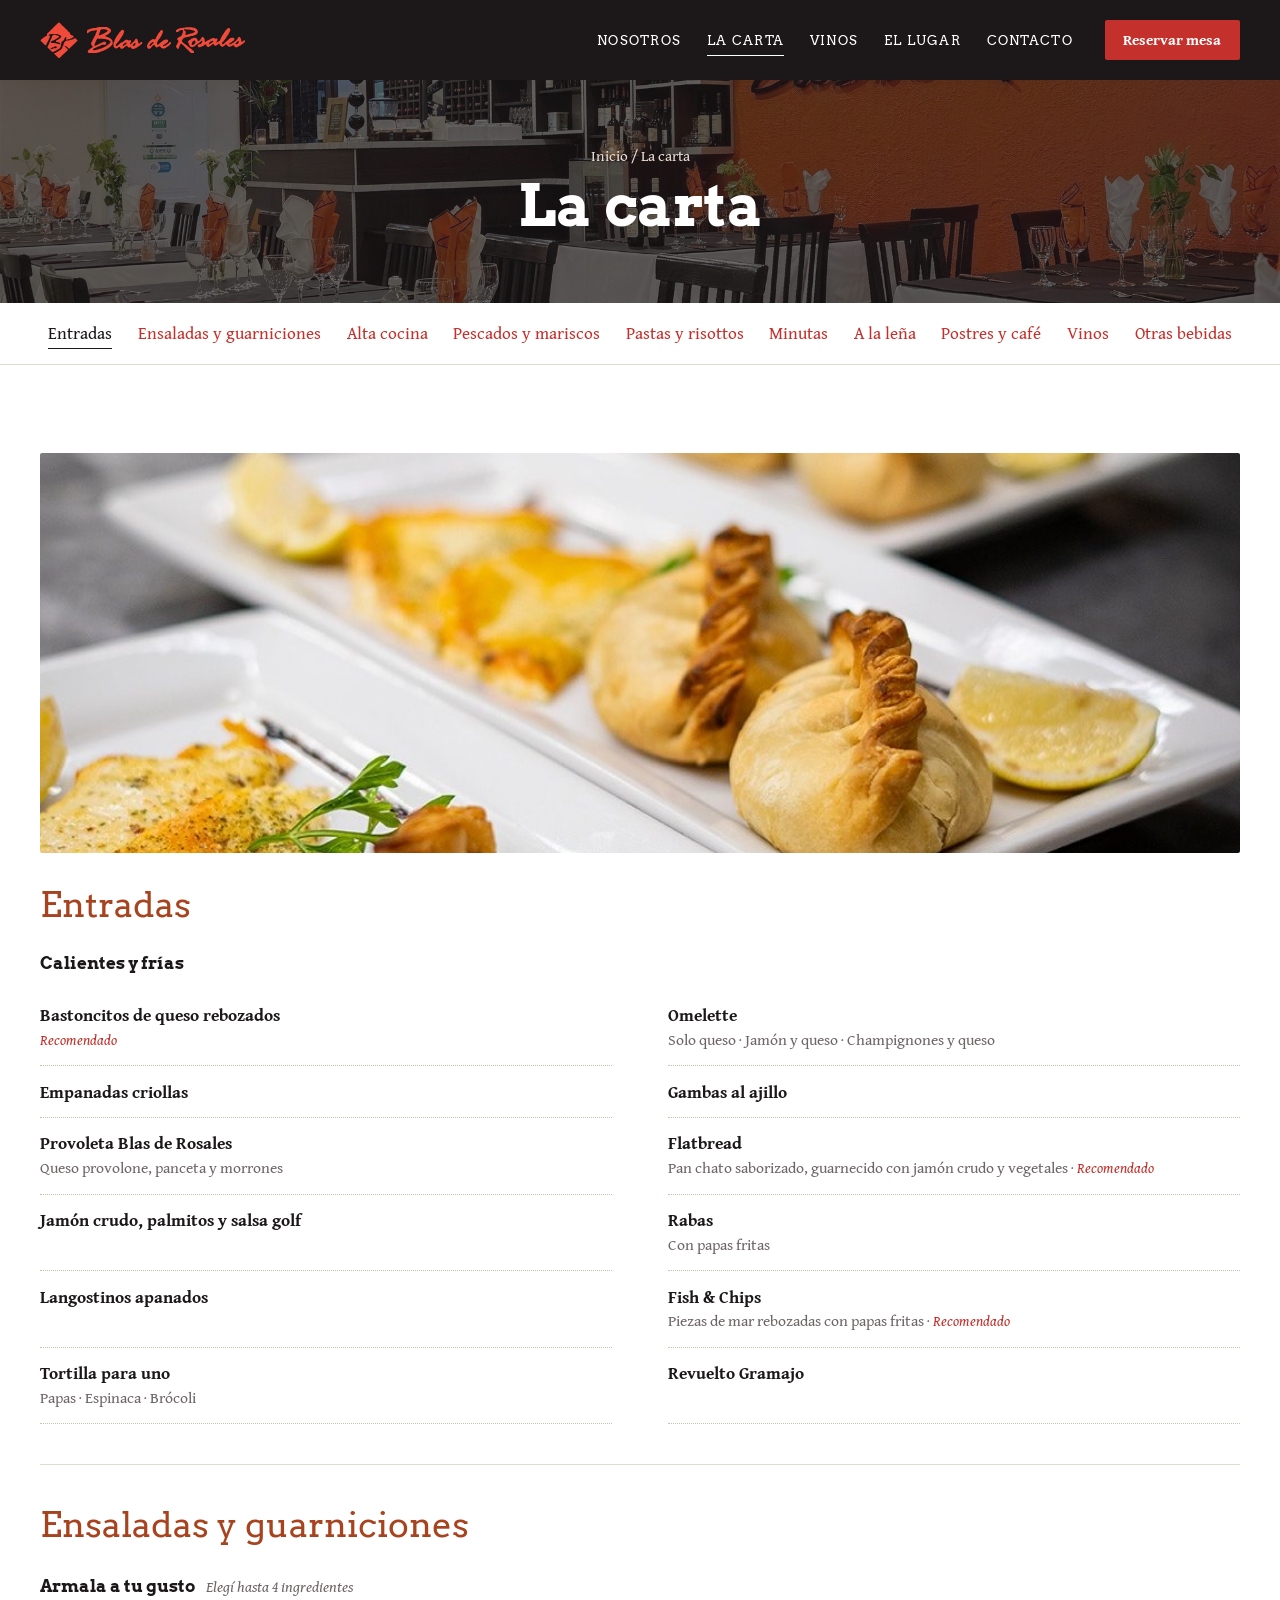
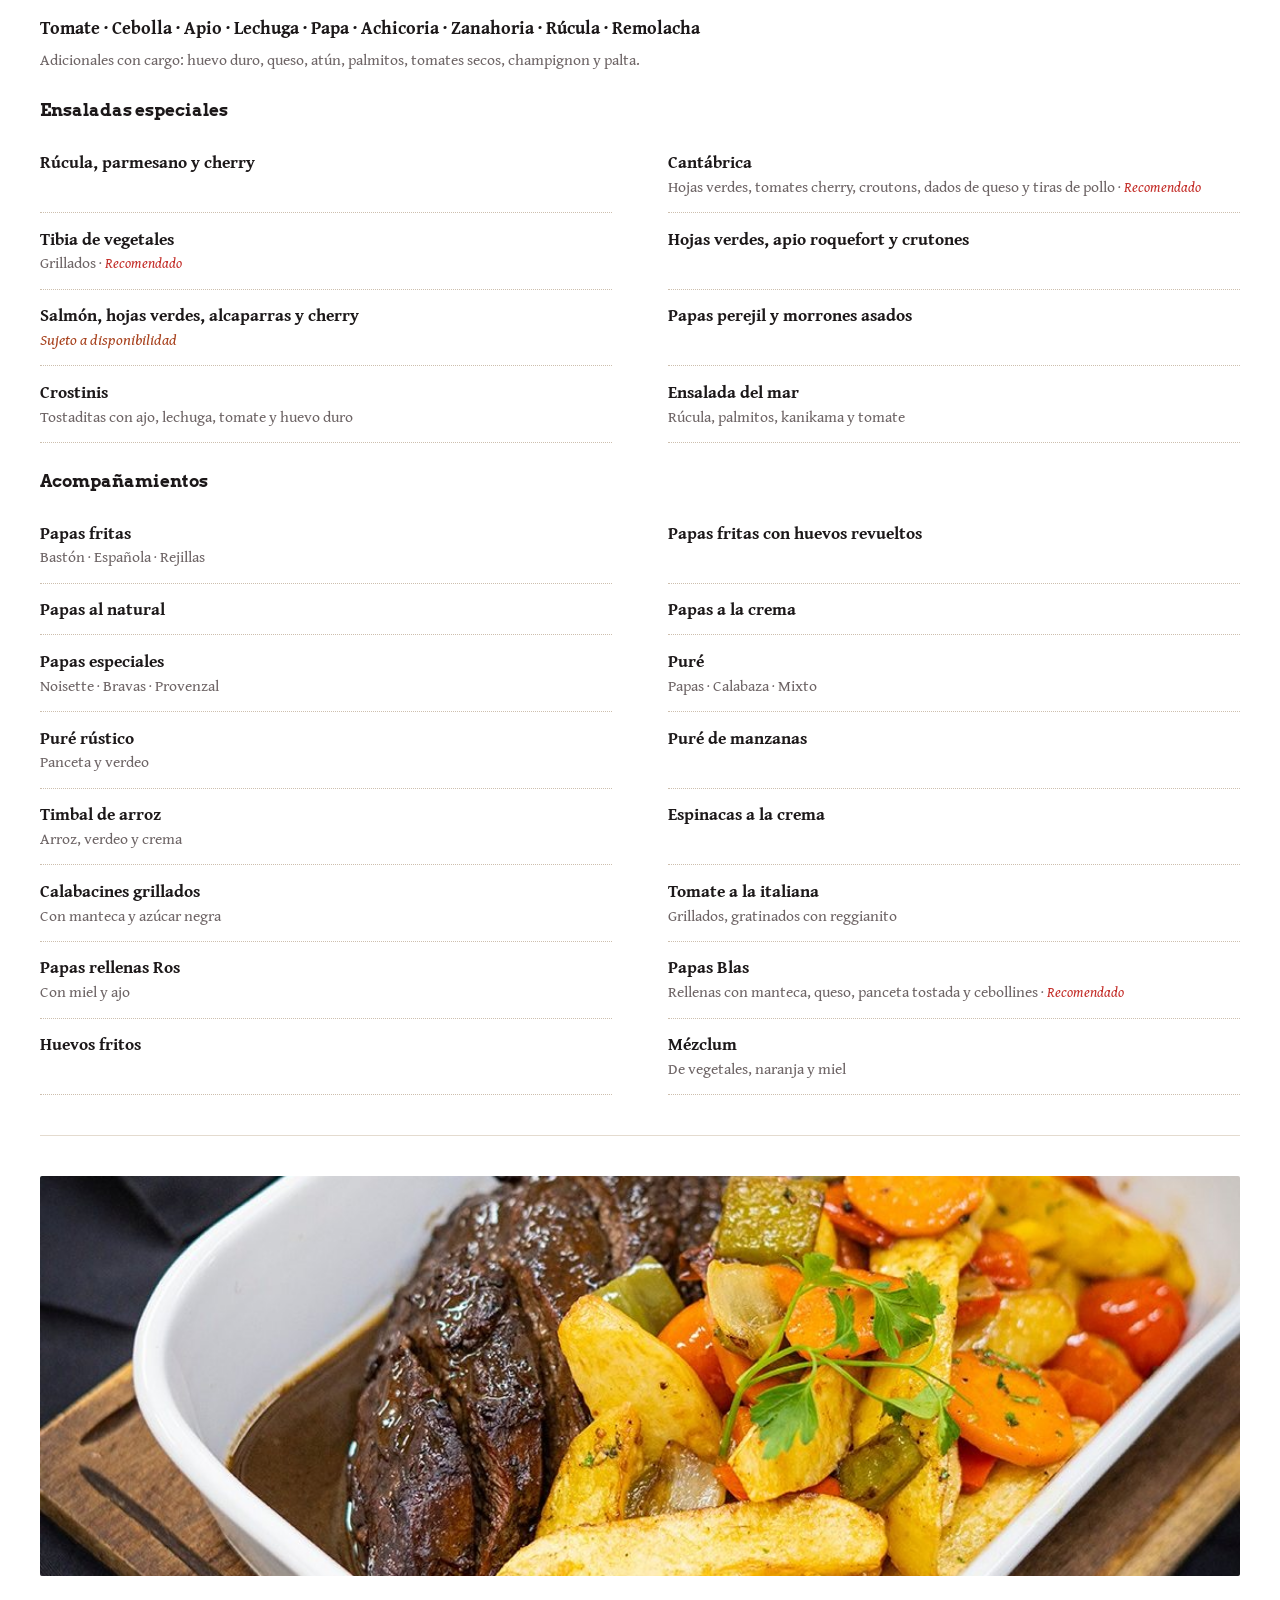
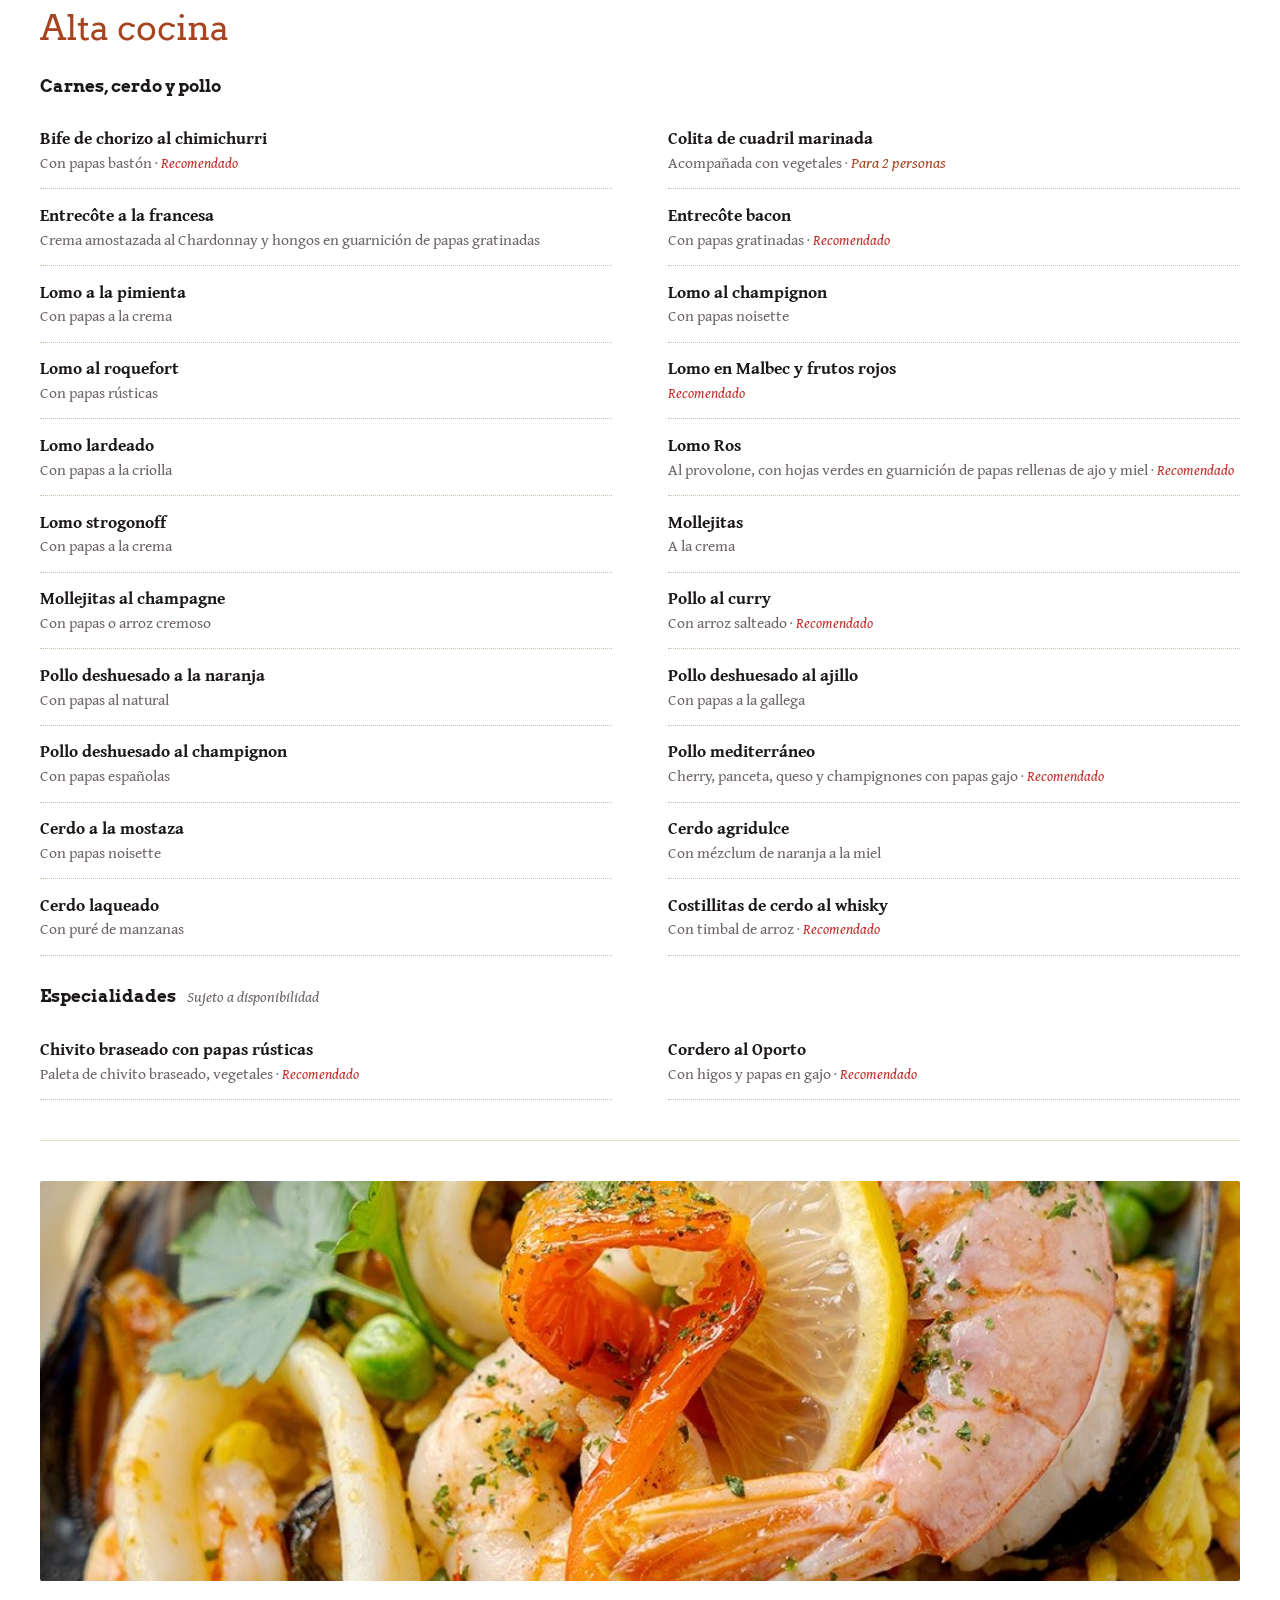
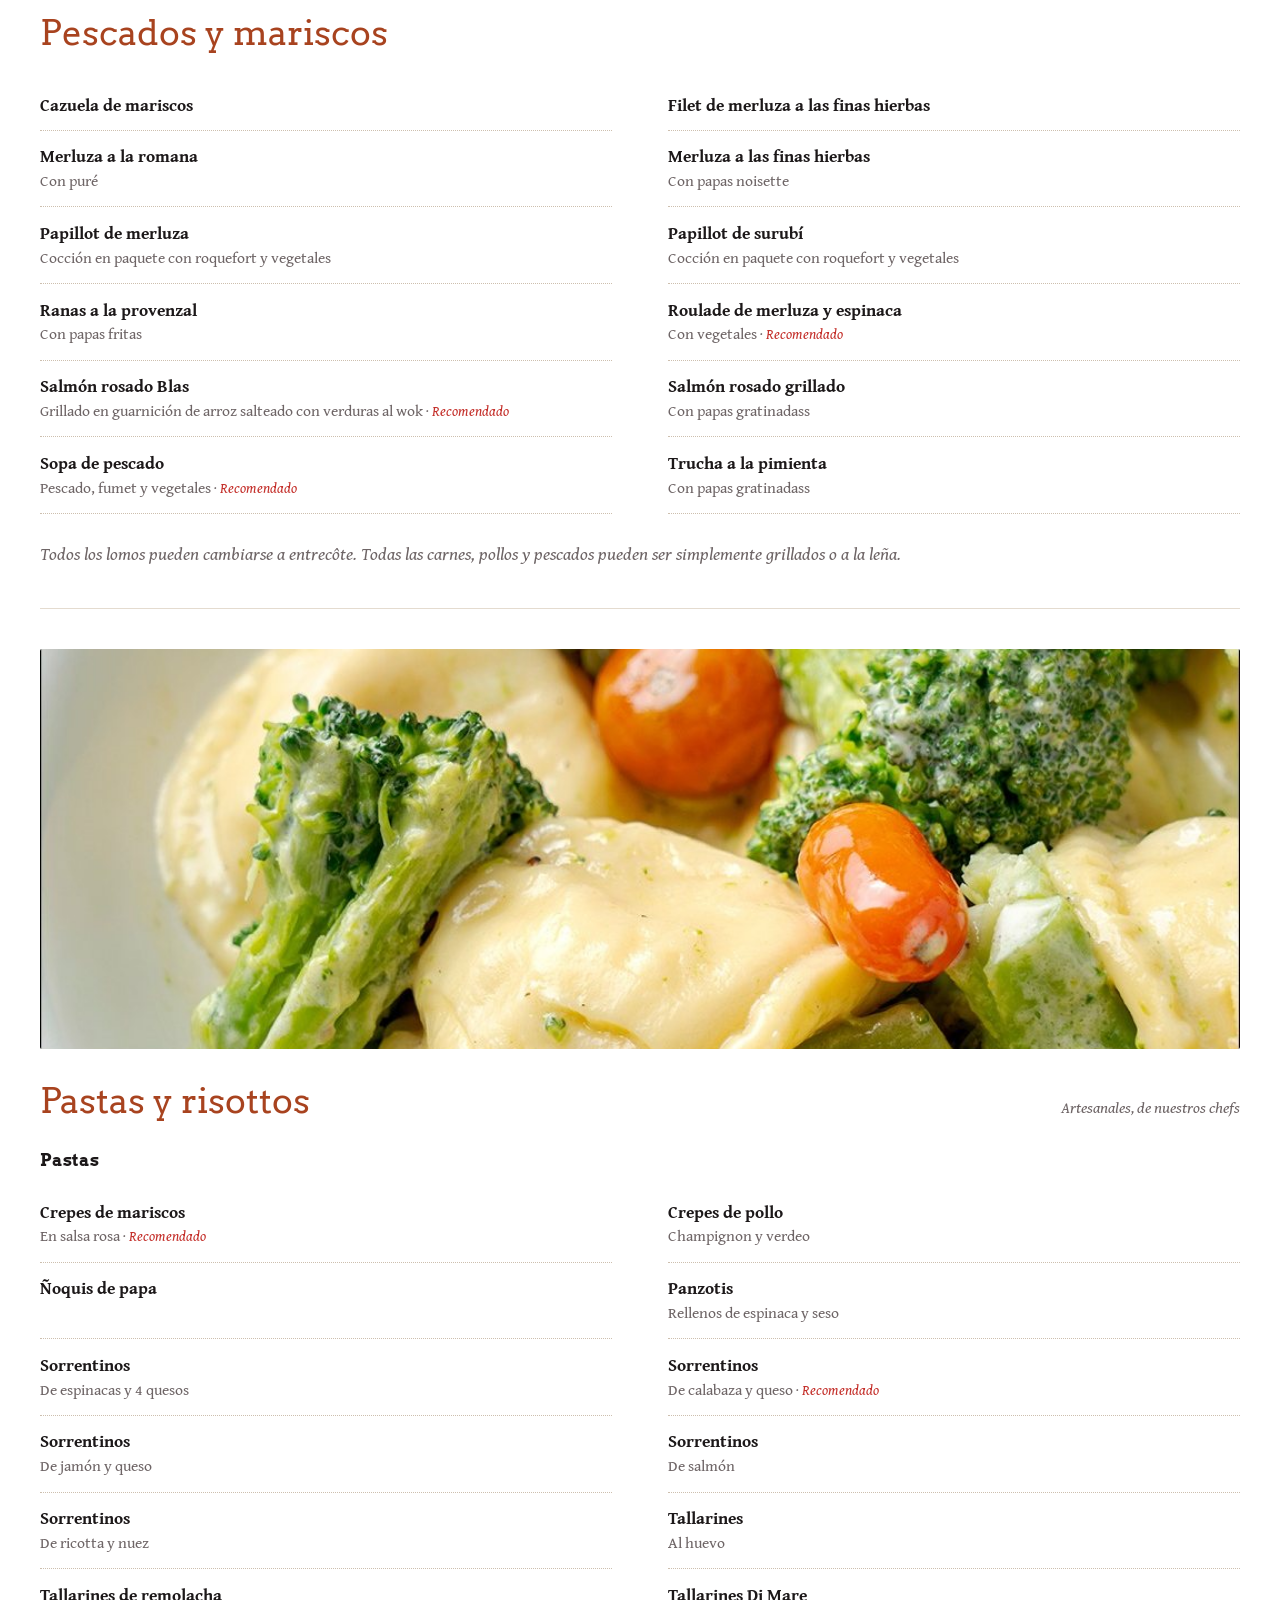
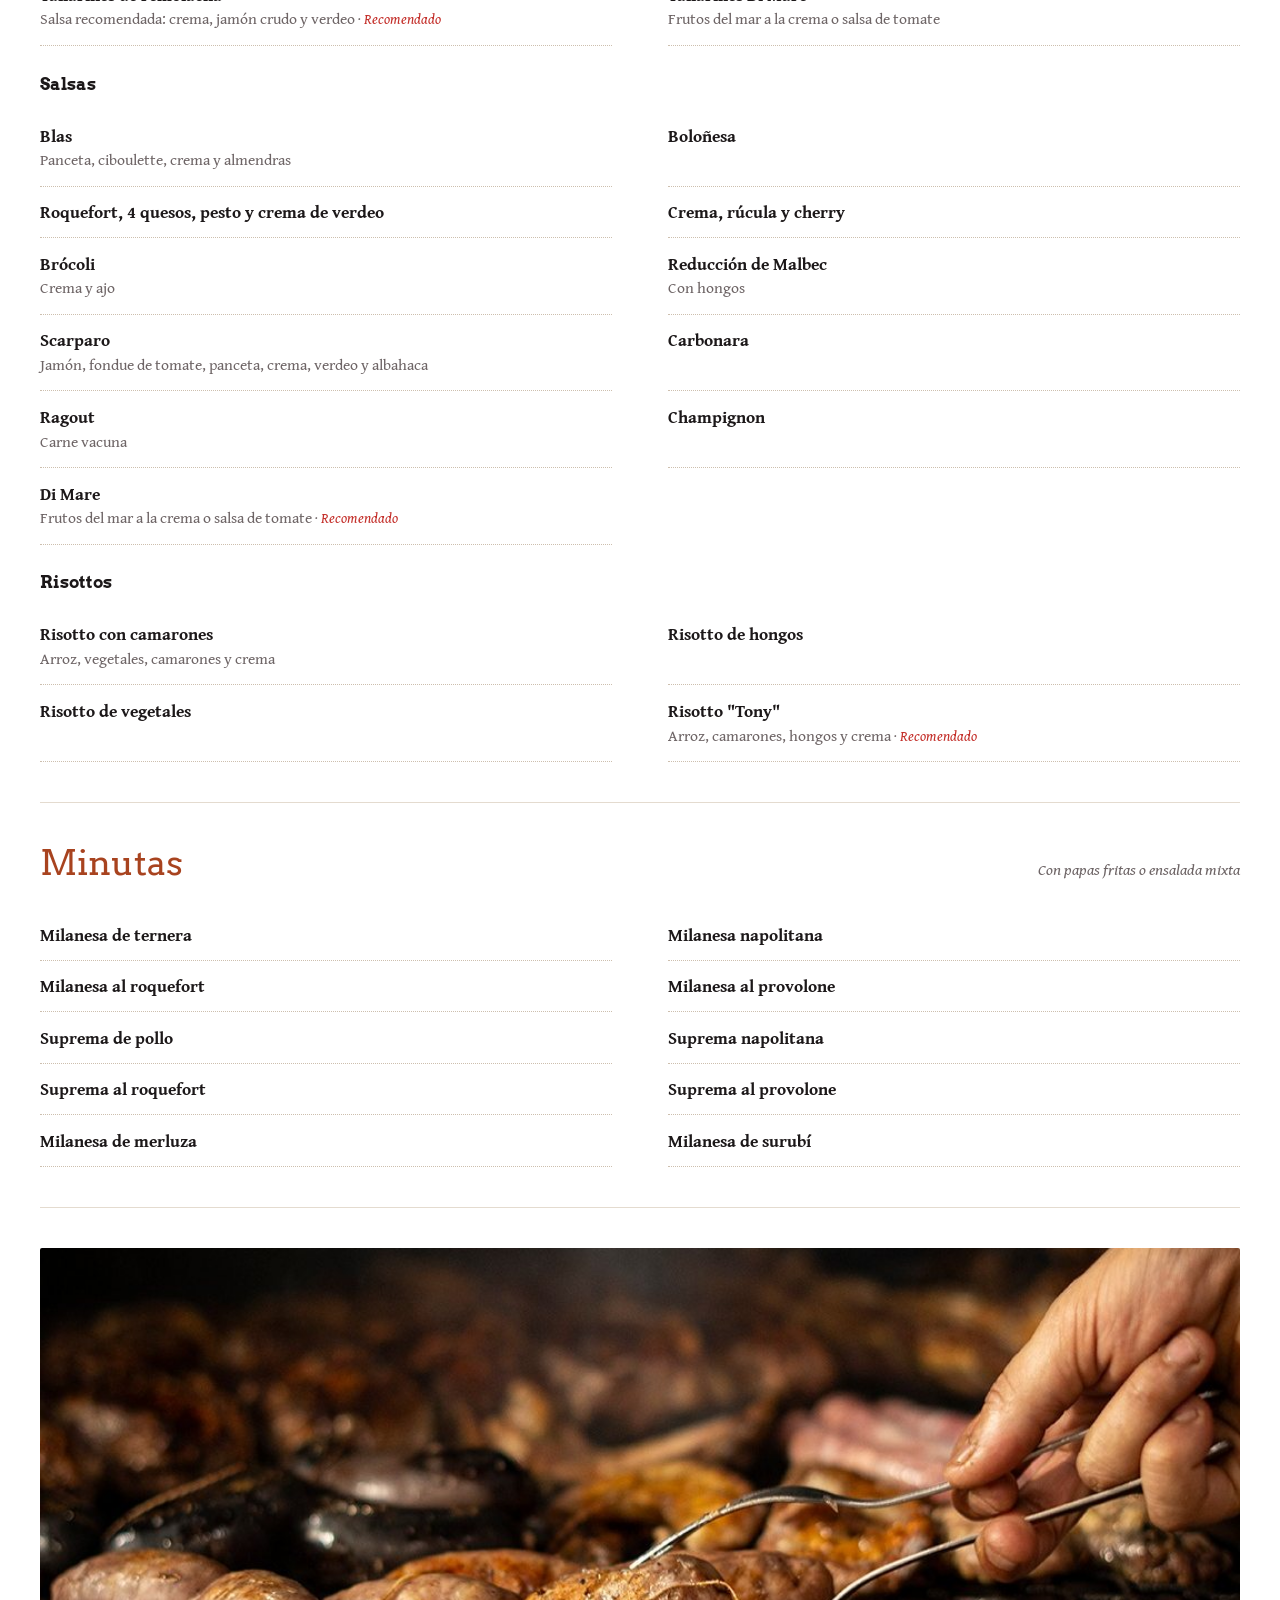
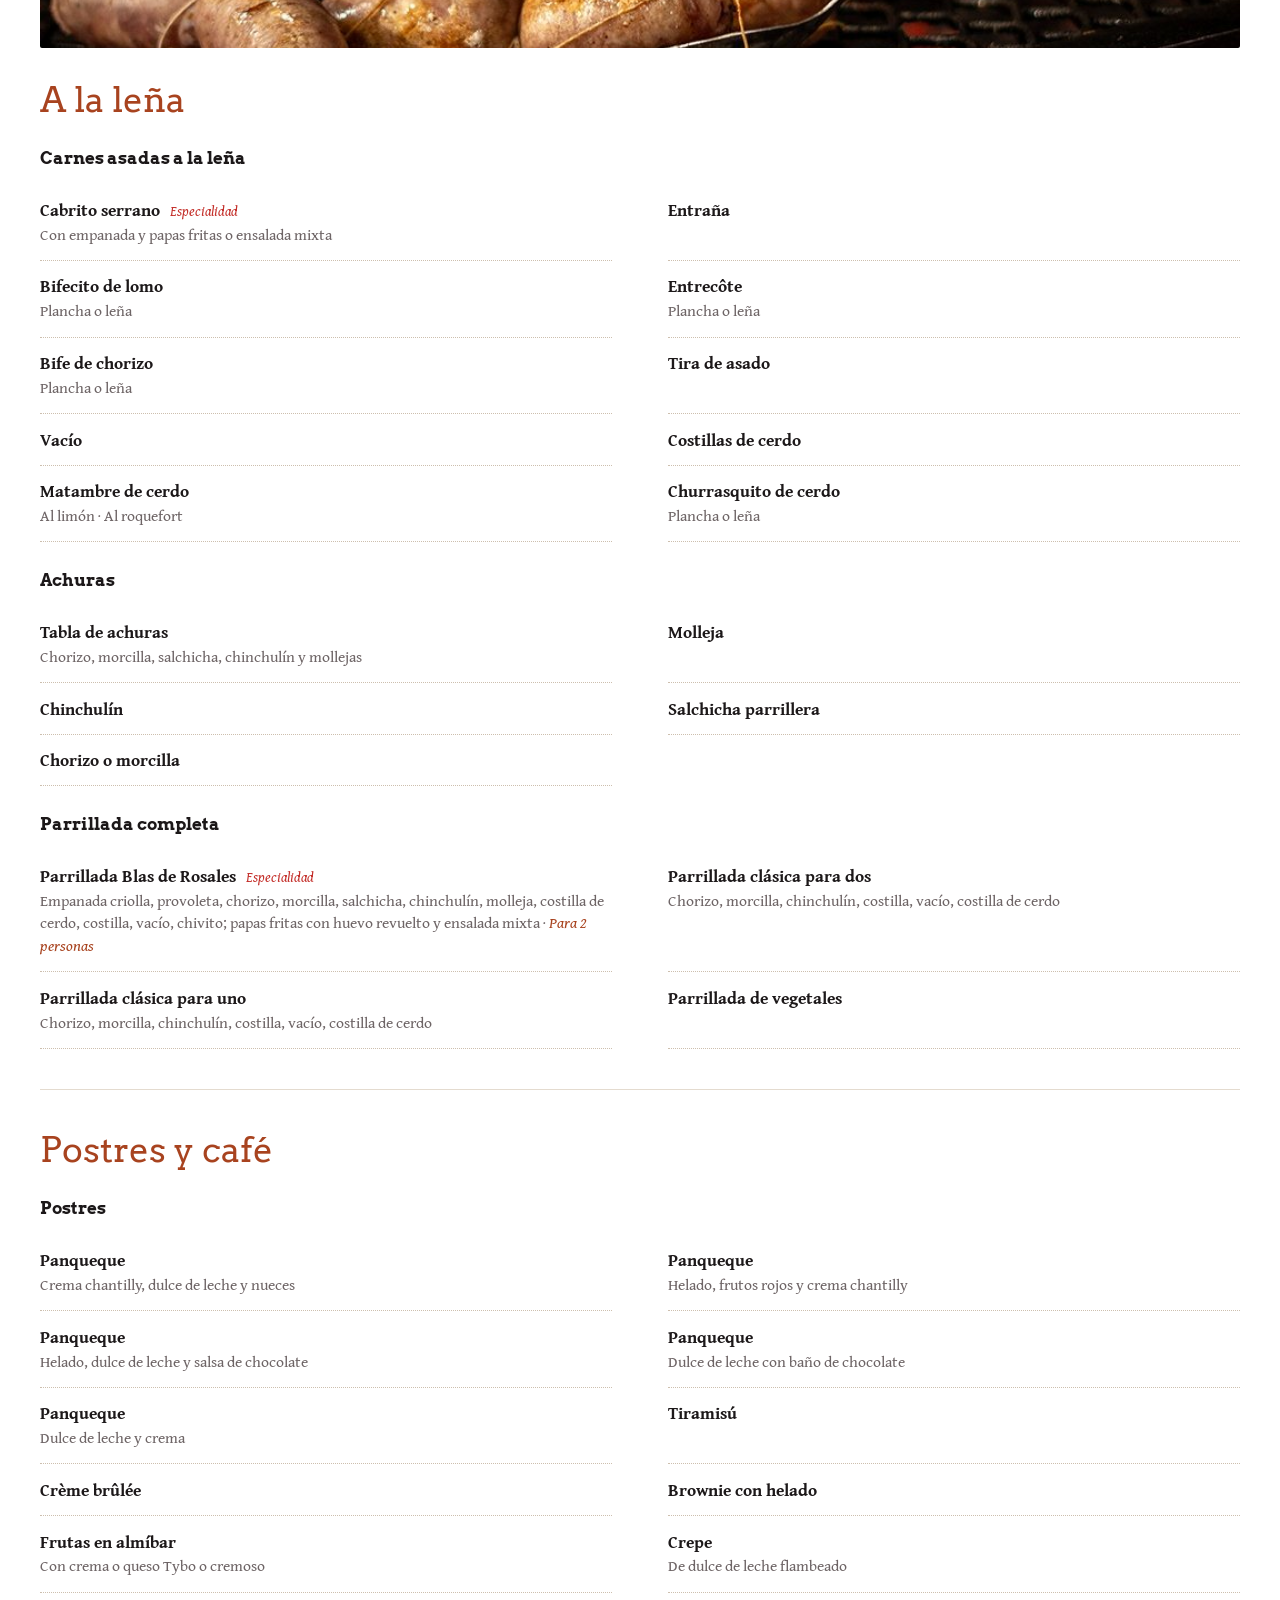
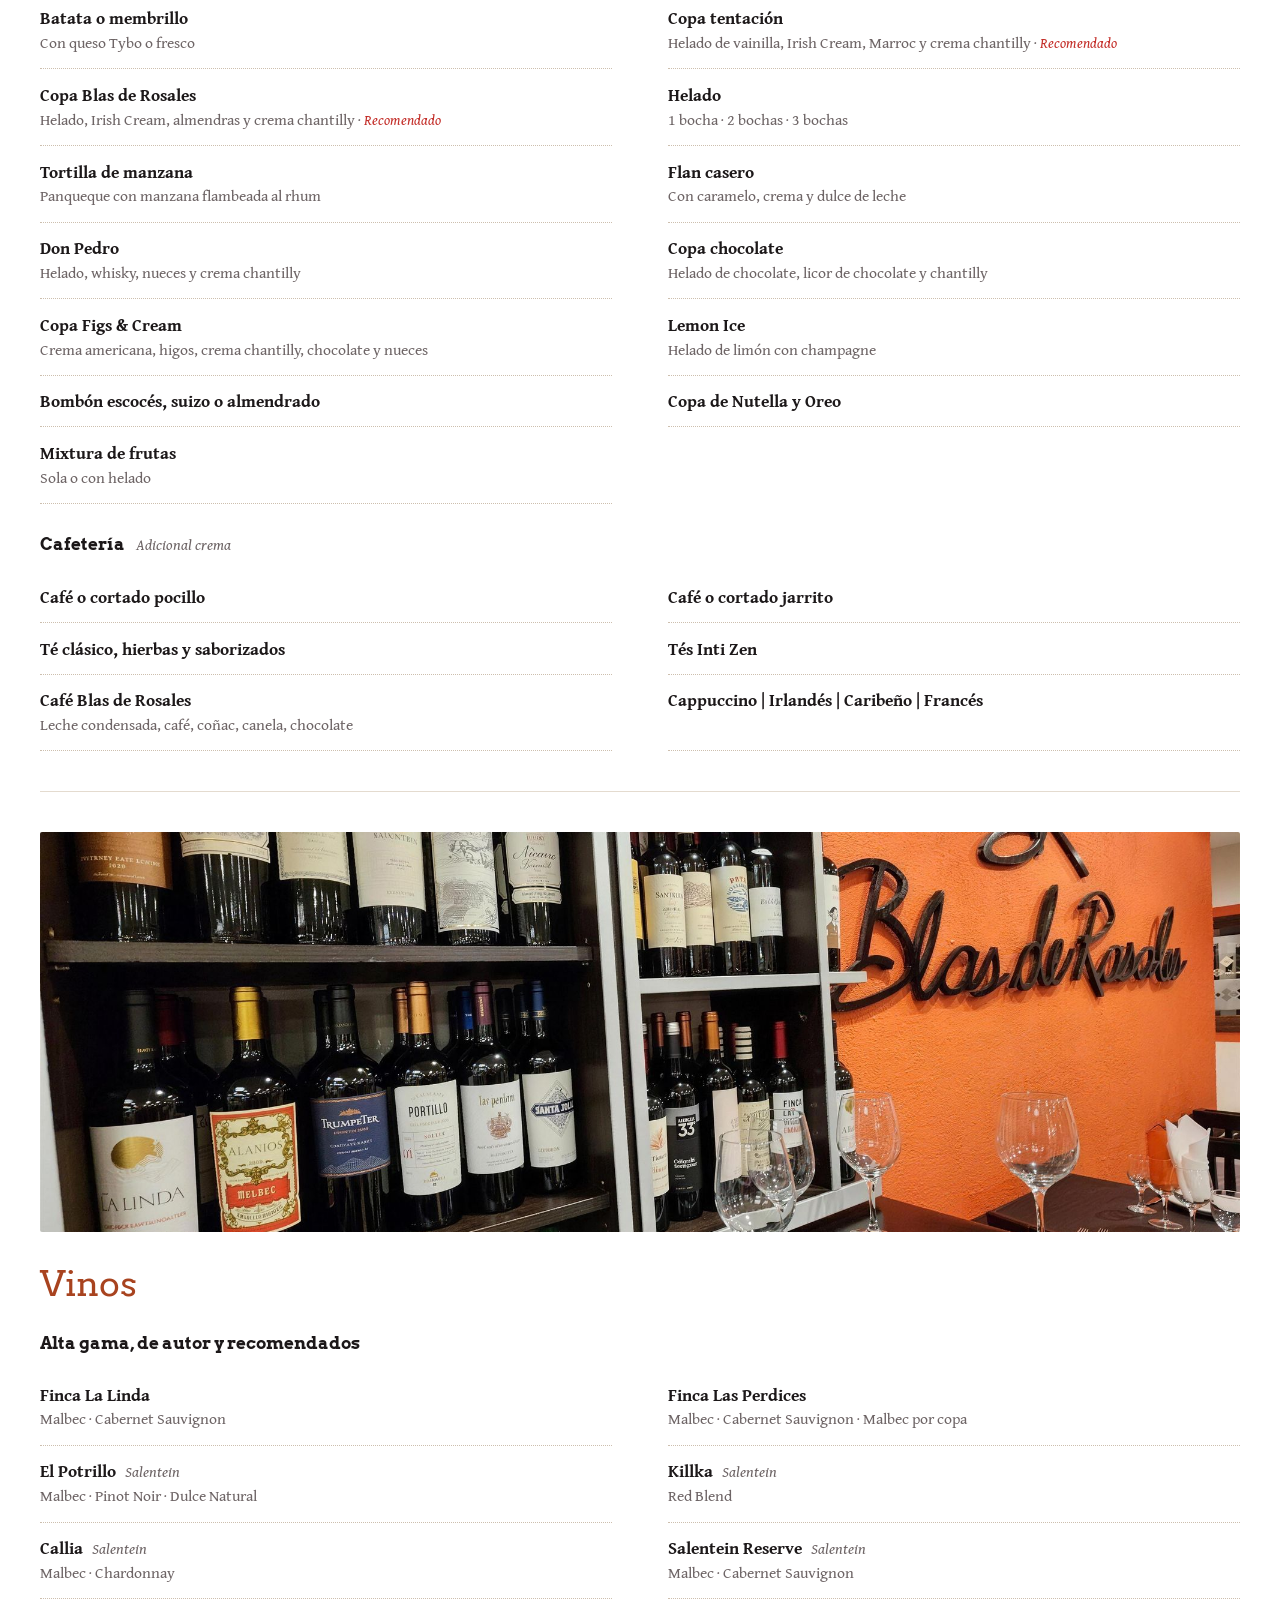
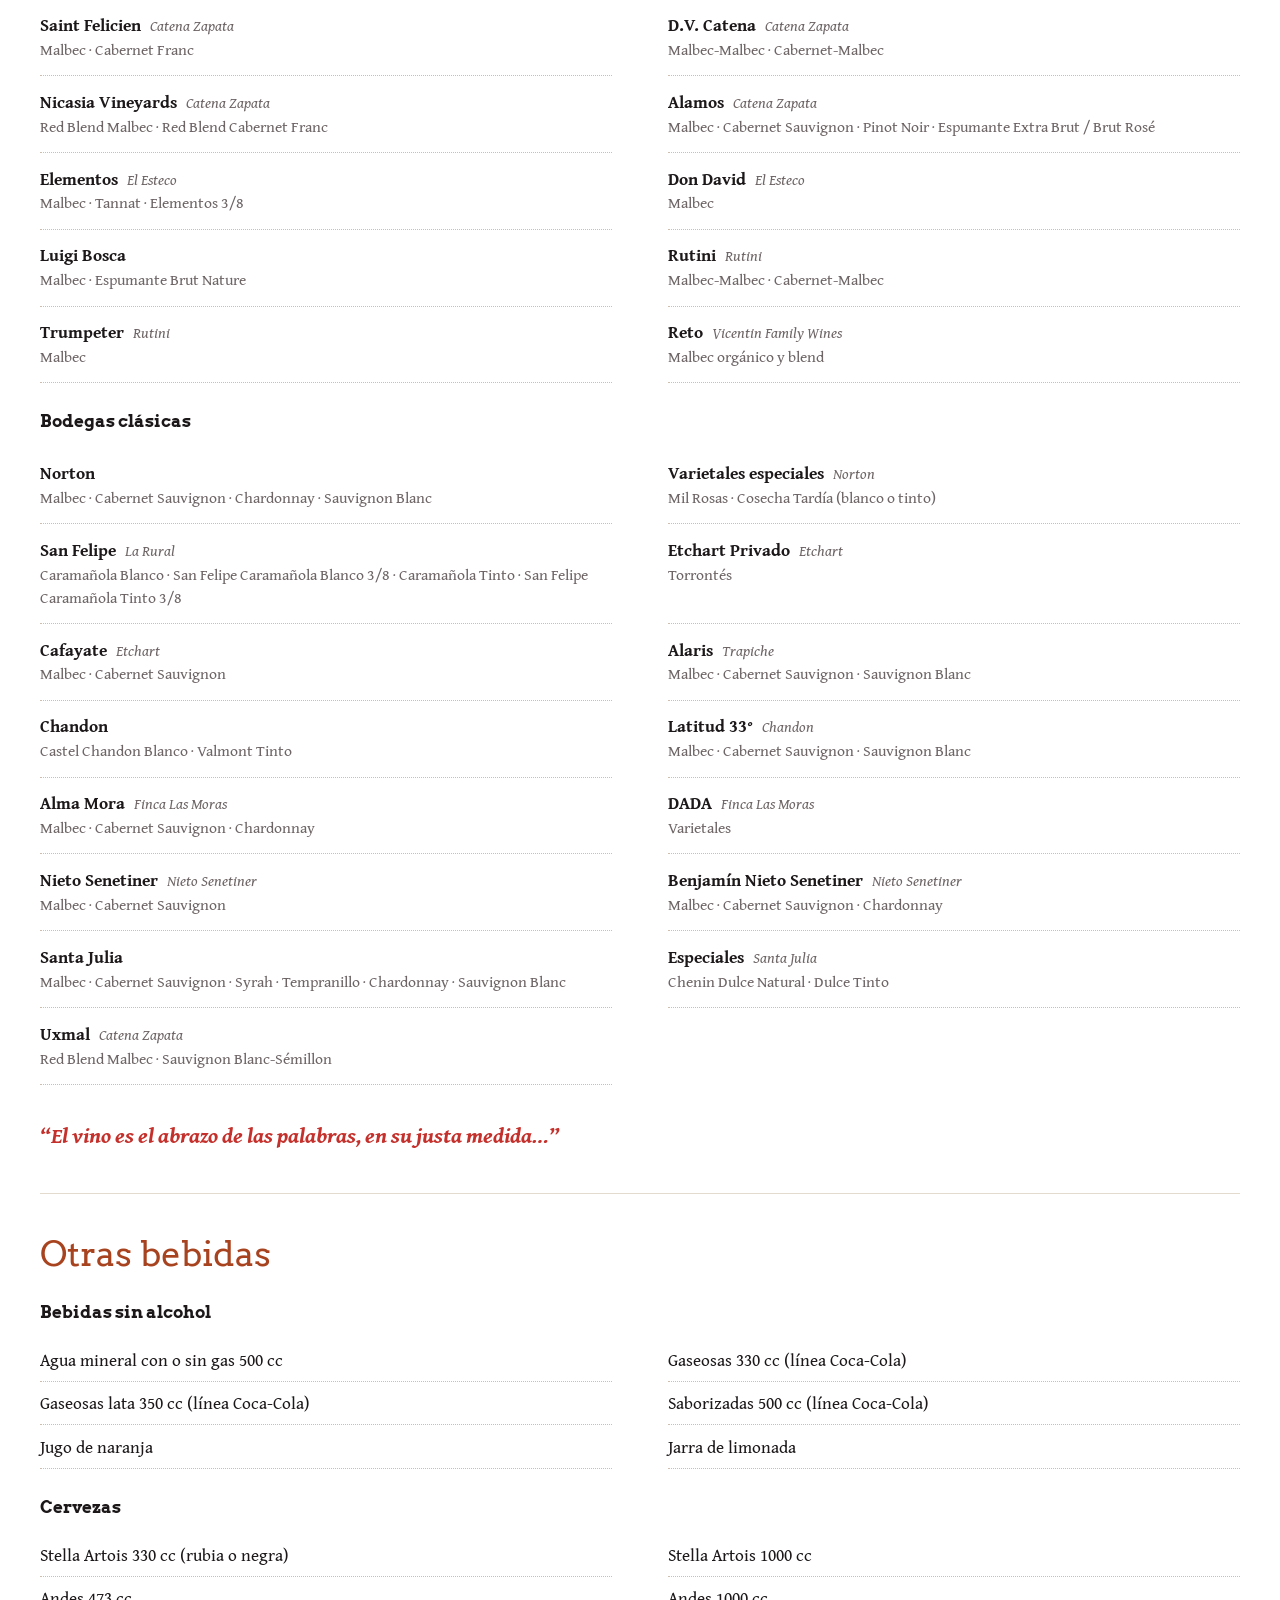
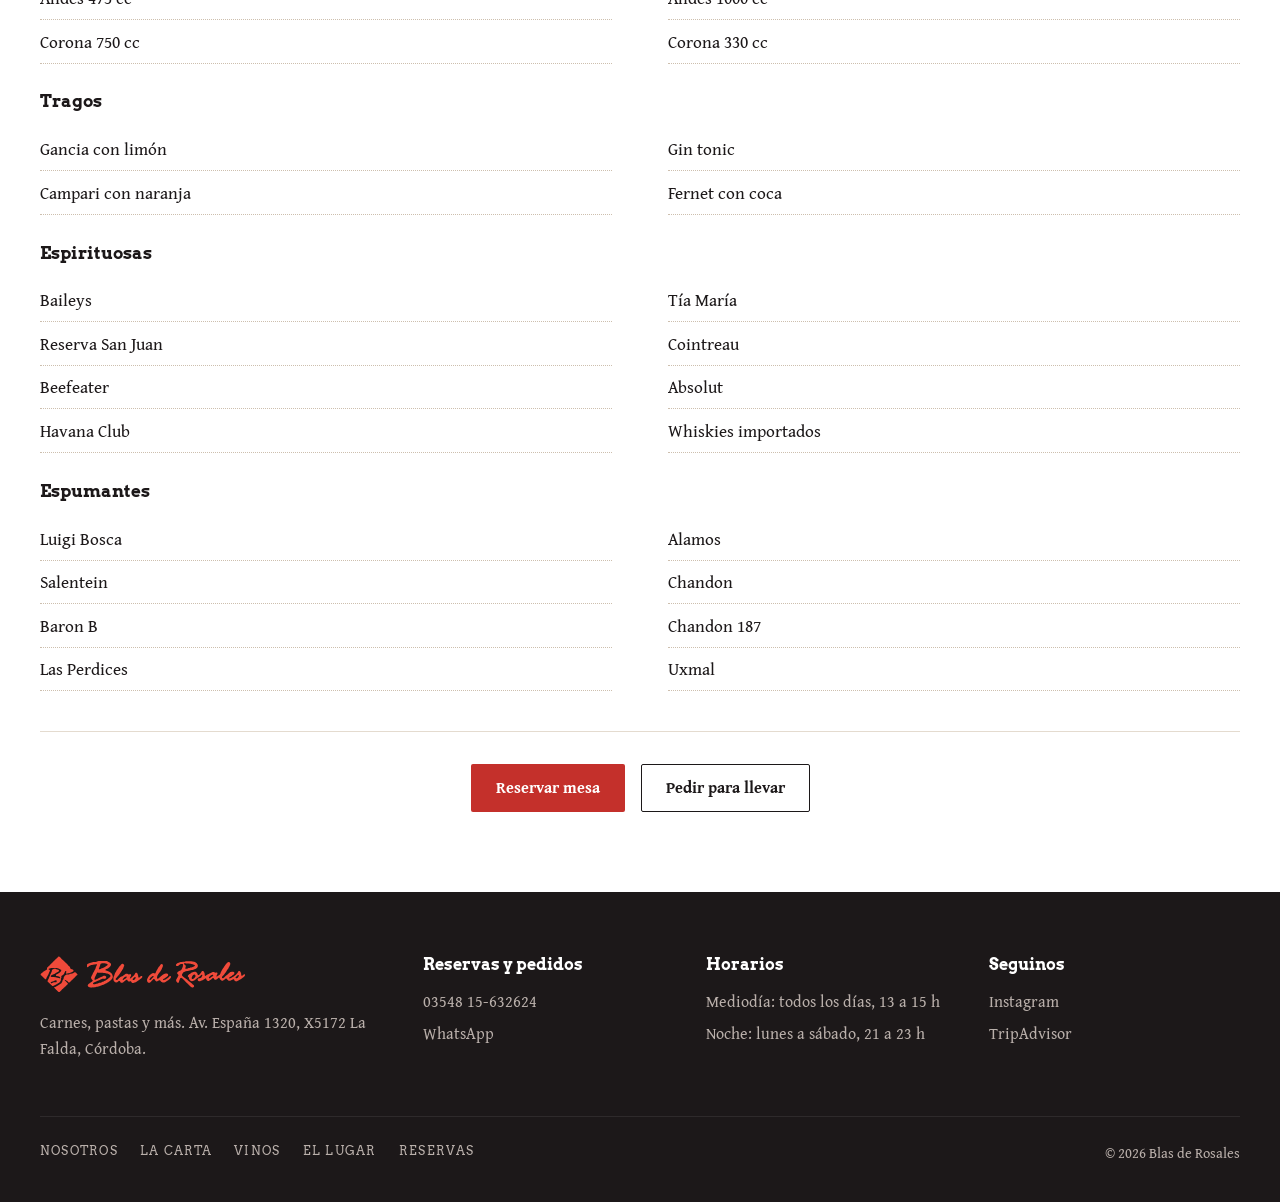
==== carta.html @ e8e4333d "Rediseño tras el juez: portada con la pared y el logo vectorizado Portada sin fotos ni carrusel: el " ====
<!doctype html>
<html lang="es-AR">
<head>
  <meta charset="utf-8">
  <meta name="viewport" content="width=device-width, initial-scale=1">
  <title>La carta · Blas de Rosales · La Falda</title>
  <meta name="description" content="La carta de Blas de Rosales: entradas, alta cocina, pescados, pastas artesanales, carnes a la leña, postres y vinos. La Falda, Córdoba.">
  <meta property="og:title" content="Blas de Rosales · La Falda">
  <meta property="og:description" content="Carnes a la leña, pastas artesanales y boutique de vinos en Av. España 1320, La Falda.">
  <meta property="og:image" content="img/salon-marca.jpg">
  <link rel="icon" href="img/icono.svg" type="image/svg+xml">
  <link rel="icon" href="img/icono.png" sizes="192x192">
  <link rel="preconnect" href="https://fonts.googleapis.com">
  <link rel="preconnect" href="https://fonts.gstatic.com" crossorigin>
  <link href="https://fonts.googleapis.com/css2?family=Arvo:wght@400;700&family=Gentium+Book+Plus:ital,wght@0,400;0,700;1,400;1,700&display=swap" rel="stylesheet">
  <link rel="stylesheet" href="css/estilos.css">
</head>
<body>

  <a class="saltar" href="#contenido">Saltar al contenido</a>

  <header class="cabecera" data-cabecera>
    <div class="envoltura cabecera__fila">
      <a class="marca" href="index.html" aria-label="Blas de Rosales, inicio">
        <svg class="marca__rombo" aria-hidden="true"><use href="img/logo/marca.svg#rombo"/></svg>
        <svg class="marca__nombre" aria-hidden="true"><use href="img/logo/marca.svg#nombre"/></svg>
      </a>
      <button class="cabecera__menu" type="button" aria-expanded="false" aria-controls="navegacion" data-menu>
        <span class="cabecera__menu-barras" aria-hidden="true"></span>
        Menú
      </button>
      <nav id="navegacion" class="navegacion" aria-label="Secciones">
        <ul>
          <li><a href="index.html#bienvenida">Nosotros</a></li>
          <li><a href="carta.html" aria-current="page">La carta</a></li>
          <li><a href="#vinos">Vinos</a></li>
          <li><a href="index.html#lugar">El lugar</a></li>
          <li><a href="index.html#contacto">Contacto</a></li>
        </ul>
        <a class="btn btn--cabecera" href="index.html#reservas">Reservar mesa</a>
      </nav>
    </div>
  </header>

  <main id="contenido">
    <section class="cabecera-pagina">
      <img src="img/salon-bodega.jpg" alt="">
      <div class="envoltura">
        <p class="miga"><a href="index.html">Inicio</a> / La carta</p>
        <h1>La carta</h1>
      </div>
    </section>

    <nav class="indice" aria-label="Secciones de la carta">
      <div class="envoltura"><ul><li><a href="#entradas">Entradas</a></li><li><a href="#ensaladas">Ensaladas y guarniciones</a></li><li><a href="#alta-cocina">Alta cocina</a></li><li><a href="#pescados">Pescados y mariscos</a></li><li><a href="#pastas">Pastas y risottos</a></li><li><a href="#minutas">Minutas</a></li><li><a href="#lena">A la leña</a></li><li><a href="#postres">Postres y café</a></li><li><a href="#vinos">Vinos</a></li><li><a href="#bebidas">Otras bebidas</a></li></ul></div>
    </nav>

    <div class="envoltura carta">
<section id="entradas" class="carta__seccion" aria-labelledby="t-entradas"><figure class="carta__foto"><img src="img/empanadas-pescado.jpg" alt="Empanadas y filet de merluza a la romana" loading="lazy"></figure><div class="carta__cabeza"><h2 id="t-entradas">Entradas</h2></div><h3 class="carta__subtitulo">Calientes y frías</h3><ul class="platos"><li class="plato"><p class="plato__nombre">Bastoncitos de queso rebozados</p><p class="plato__desc"><span class="plato__marca">Recomendado</span></p></li><li class="plato"><p class="plato__nombre">Omelette</p><p class="plato__desc">Solo queso · Jamón y queso · Champignones y queso</p></li><li class="plato"><p class="plato__nombre">Empanadas criollas</p></li><li class="plato"><p class="plato__nombre">Gambas al ajillo</p></li><li class="plato"><p class="plato__nombre">Provoleta Blas de Rosales</p><p class="plato__desc">Queso provolone, panceta y morrones</p></li><li class="plato"><p class="plato__nombre">Flatbread</p><p class="plato__desc">Pan chato saborizado, guarnecido con jamón crudo y vegetales · <span class="plato__marca">Recomendado</span></p></li><li class="plato"><p class="plato__nombre">Jamón crudo, palmitos y salsa golf</p></li><li class="plato"><p class="plato__nombre">Rabas</p><p class="plato__desc">Con papas fritas</p></li><li class="plato"><p class="plato__nombre">Langostinos apanados</p></li><li class="plato"><p class="plato__nombre">Fish &amp; Chips</p><p class="plato__desc">Piezas de mar rebozadas con papas fritas · <span class="plato__marca">Recomendado</span></p></li><li class="plato"><p class="plato__nombre">Tortilla para uno</p><p class="plato__desc">Papas · Espinaca · Brócoli</p></li><li class="plato"><p class="plato__nombre">Revuelto Gramajo</p></li></ul></section>
<section id="ensaladas" class="carta__seccion" aria-labelledby="t-ensaladas"><div class="carta__cabeza"><h2 id="t-ensaladas">Ensaladas y guarniciones</h2></div><h3 class="carta__subtitulo">Armala a tu gusto <span class="carta__subnota">Elegí hasta 4 ingredientes</span></h3><p class="carta__armala">Tomate · Cebolla · Apio · Lechuga · Papa · Achicoria · Zanahoria · Rúcula · Remolacha</p><p class="carta__extra">Adicionales con cargo: huevo duro, queso, atún, palmitos, tomates secos, champignon y palta.</p><h3 class="carta__subtitulo">Ensaladas especiales</h3><ul class="platos"><li class="plato"><p class="plato__nombre">Rúcula, parmesano y cherry</p></li><li class="plato"><p class="plato__nombre">Cantábrica</p><p class="plato__desc">Hojas verdes, tomates cherry, croutons, dados de queso y tiras de pollo · <span class="plato__marca">Recomendado</span></p></li><li class="plato"><p class="plato__nombre">Tibia de vegetales</p><p class="plato__desc">Grillados · <span class="plato__marca">Recomendado</span></p></li><li class="plato"><p class="plato__nombre">Hojas verdes, apio roquefort y crutones</p></li><li class="plato"><p class="plato__nombre">Salmón, hojas verdes, alcaparras y cherry</p><p class="plato__desc"><em>Sujeto a disponibilidad</em></p></li><li class="plato"><p class="plato__nombre">Papas perejil y morrones asados</p></li><li class="plato"><p class="plato__nombre">Crostinis</p><p class="plato__desc">Tostaditas con ajo, lechuga, tomate y huevo duro</p></li><li class="plato"><p class="plato__nombre">Ensalada del mar</p><p class="plato__desc">Rúcula, palmitos, kanikama y tomate</p></li></ul><h3 class="carta__subtitulo">Acompañamientos</h3><ul class="platos"><li class="plato"><p class="plato__nombre">Papas fritas</p><p class="plato__desc">Bastón · Española · Rejillas</p></li><li class="plato"><p class="plato__nombre">Papas fritas con huevos revueltos</p></li><li class="plato"><p class="plato__nombre">Papas al natural</p></li><li class="plato"><p class="plato__nombre">Papas a la crema</p></li><li class="plato"><p class="plato__nombre">Papas especiales</p><p class="plato__desc">Noisette · Bravas · Provenzal</p></li><li class="plato"><p class="plato__nombre">Puré</p><p class="plato__desc">Papas · Calabaza · Mixto</p></li><li class="plato"><p class="plato__nombre">Puré rústico</p><p class="plato__desc">Panceta y verdeo</p></li><li class="plato"><p class="plato__nombre">Puré de manzanas</p></li><li class="plato"><p class="plato__nombre">Timbal de arroz</p><p class="plato__desc">Arroz, verdeo y crema</p></li><li class="plato"><p class="plato__nombre">Espinacas a la crema</p></li><li class="plato"><p class="plato__nombre">Calabacines grillados</p><p class="plato__desc">Con manteca y azúcar negra</p></li><li class="plato"><p class="plato__nombre">Tomate a la italiana</p><p class="plato__desc">Grillados, gratinados con reggianito</p></li><li class="plato"><p class="plato__nombre">Papas rellenas Ros</p><p class="plato__desc">Con miel y ajo</p></li><li class="plato"><p class="plato__nombre">Papas Blas</p><p class="plato__desc">Rellenas con manteca, queso, panceta tostada y cebollines · <span class="plato__marca">Recomendado</span></p></li><li class="plato"><p class="plato__nombre">Huevos fritos</p></li><li class="plato"><p class="plato__nombre">Mézclum</p><p class="plato__desc">De vegetales, naranja y miel</p></li></ul></section>
<section id="alta-cocina" class="carta__seccion" aria-labelledby="t-alta-cocina"><figure class="carta__foto"><img src="img/carne-papas.jpg" alt="Carne braseada con papas y vegetales" loading="lazy"></figure><div class="carta__cabeza"><h2 id="t-alta-cocina">Alta cocina</h2></div><h3 class="carta__subtitulo">Carnes, cerdo y pollo</h3><ul class="platos"><li class="plato"><p class="plato__nombre">Bife de chorizo al chimichurri</p><p class="plato__desc">Con papas bastón · <span class="plato__marca">Recomendado</span></p></li><li class="plato"><p class="plato__nombre">Colita de cuadril marinada</p><p class="plato__desc">Acompañada con vegetales · <em>Para 2 personas</em></p></li><li class="plato"><p class="plato__nombre">Entrecôte a la francesa</p><p class="plato__desc">Crema amostazada al Chardonnay y hongos en guarnición de papas gratinadas</p></li><li class="plato"><p class="plato__nombre">Entrecôte bacon</p><p class="plato__desc">Con papas gratinadas · <span class="plato__marca">Recomendado</span></p></li><li class="plato"><p class="plato__nombre">Lomo a la pimienta</p><p class="plato__desc">Con papas a la crema</p></li><li class="plato"><p class="plato__nombre">Lomo al champignon</p><p class="plato__desc">Con papas noisette</p></li><li class="plato"><p class="plato__nombre">Lomo al roquefort</p><p class="plato__desc">Con papas rústicas</p></li><li class="plato"><p class="plato__nombre">Lomo en Malbec y frutos rojos</p><p class="plato__desc"><span class="plato__marca">Recomendado</span></p></li><li class="plato"><p class="plato__nombre">Lomo lardeado</p><p class="plato__desc">Con papas a la criolla</p></li><li class="plato"><p class="plato__nombre">Lomo Ros</p><p class="plato__desc">Al provolone, con hojas verdes en guarnición de papas rellenas de ajo y miel · <span class="plato__marca">Recomendado</span></p></li><li class="plato"><p class="plato__nombre">Lomo strogonoff</p><p class="plato__desc">Con papas a la crema</p></li><li class="plato"><p class="plato__nombre">Mollejitas</p><p class="plato__desc">A la crema</p></li><li class="plato"><p class="plato__nombre">Mollejitas al champagne</p><p class="plato__desc">Con papas o arroz cremoso</p></li><li class="plato"><p class="plato__nombre">Pollo al curry</p><p class="plato__desc">Con arroz salteado · <span class="plato__marca">Recomendado</span></p></li><li class="plato"><p class="plato__nombre">Pollo deshuesado a la naranja</p><p class="plato__desc">Con papas al natural</p></li><li class="plato"><p class="plato__nombre">Pollo deshuesado al ajillo</p><p class="plato__desc">Con papas a la gallega</p></li><li class="plato"><p class="plato__nombre">Pollo deshuesado al champignon</p><p class="plato__desc">Con papas españolas</p></li><li class="plato"><p class="plato__nombre">Pollo mediterráneo</p><p class="plato__desc">Cherry, panceta, queso y champignones con papas gajo · <span class="plato__marca">Recomendado</span></p></li><li class="plato"><p class="plato__nombre">Cerdo a la mostaza</p><p class="plato__desc">Con papas noisette</p></li><li class="plato"><p class="plato__nombre">Cerdo agridulce</p><p class="plato__desc">Con mézclum de naranja a la miel</p></li><li class="plato"><p class="plato__nombre">Cerdo laqueado</p><p class="plato__desc">Con puré de manzanas</p></li><li class="plato"><p class="plato__nombre">Costillitas de cerdo al whisky</p><p class="plato__desc">Con timbal de arroz · <span class="plato__marca">Recomendado</span></p></li></ul><h3 class="carta__subtitulo">Especialidades <span class="carta__subnota">Sujeto a disponibilidad</span></h3><ul class="platos"><li class="plato"><p class="plato__nombre">Chivito braseado con papas rústicas</p><p class="plato__desc">Paleta de chivito braseado, vegetales · <span class="plato__marca">Recomendado</span></p></li><li class="plato"><p class="plato__nombre">Cordero al Oporto</p><p class="plato__desc">Con higos y papas en gajo · <span class="plato__marca">Recomendado</span></p></li></ul></section>
<section id="pescados" class="carta__seccion" aria-labelledby="t-pescados"><figure class="carta__foto"><img src="img/paella.jpg" alt="Paella con langostinos, calamares y mejillones" loading="lazy"></figure><div class="carta__cabeza"><h2 id="t-pescados">Pescados y mariscos</h2></div><ul class="platos"><li class="plato"><p class="plato__nombre">Cazuela de mariscos</p></li><li class="plato"><p class="plato__nombre">Filet de merluza a las finas hierbas</p></li><li class="plato"><p class="plato__nombre">Merluza a la romana</p><p class="plato__desc">Con puré</p></li><li class="plato"><p class="plato__nombre">Merluza a las finas hierbas</p><p class="plato__desc">Con papas noisette</p></li><li class="plato"><p class="plato__nombre">Papillot de merluza</p><p class="plato__desc">Cocción en paquete con roquefort y vegetales</p></li><li class="plato"><p class="plato__nombre">Papillot de surubí</p><p class="plato__desc">Cocción en paquete con roquefort y vegetales</p></li><li class="plato"><p class="plato__nombre">Ranas a la provenzal</p><p class="plato__desc">Con papas fritas</p></li><li class="plato"><p class="plato__nombre">Roulade de merluza y espinaca</p><p class="plato__desc">Con vegetales · <span class="plato__marca">Recomendado</span></p></li><li class="plato"><p class="plato__nombre">Salmón rosado Blas</p><p class="plato__desc">Grillado en guarnición de arroz salteado con verduras al wok · <span class="plato__marca">Recomendado</span></p></li><li class="plato"><p class="plato__nombre">Salmón rosado grillado</p><p class="plato__desc">Con papas gratinadass</p></li><li class="plato"><p class="plato__nombre">Sopa de pescado</p><p class="plato__desc">Pescado, fumet y vegetales · <span class="plato__marca">Recomendado</span></p></li><li class="plato"><p class="plato__nombre">Trucha a la pimienta</p><p class="plato__desc">Con papas gratinadass</p></li></ul><p class="carta__aclaracion">Todos los lomos pueden cambiarse a entrecôte. Todas las carnes, pollos y pescados pueden ser simplemente grillados o a la leña.</p></section>
<section id="pastas" class="carta__seccion" aria-labelledby="t-pastas"><figure class="carta__foto"><img src="img/sorrentinos-brocoli.jpg" alt="Sorrentinos con brócoli y tomates cherry" loading="lazy"></figure><div class="carta__cabeza"><h2 id="t-pastas">Pastas y risottos</h2><p class="carta__nota">Artesanales, de nuestros chefs</p></div><h3 class="carta__subtitulo">Pastas</h3><ul class="platos"><li class="plato"><p class="plato__nombre">Crepes de mariscos</p><p class="plato__desc">En salsa rosa · <span class="plato__marca">Recomendado</span></p></li><li class="plato"><p class="plato__nombre">Crepes de pollo</p><p class="plato__desc">Champignon y verdeo</p></li><li class="plato"><p class="plato__nombre">Ñoquis de papa</p></li><li class="plato"><p class="plato__nombre">Panzotis</p><p class="plato__desc">Rellenos de espinaca y seso</p></li><li class="plato"><p class="plato__nombre">Sorrentinos</p><p class="plato__desc">De espinacas y 4 quesos</p></li><li class="plato"><p class="plato__nombre">Sorrentinos</p><p class="plato__desc">De calabaza y queso · <span class="plato__marca">Recomendado</span></p></li><li class="plato"><p class="plato__nombre">Sorrentinos</p><p class="plato__desc">De jamón y queso</p></li><li class="plato"><p class="plato__nombre">Sorrentinos</p><p class="plato__desc">De salmón</p></li><li class="plato"><p class="plato__nombre">Sorrentinos</p><p class="plato__desc">De ricotta y nuez</p></li><li class="plato"><p class="plato__nombre">Tallarines</p><p class="plato__desc">Al huevo</p></li><li class="plato"><p class="plato__nombre">Tallarines de remolacha</p><p class="plato__desc">Salsa recomendada: crema, jamón crudo y verdeo · <span class="plato__marca">Recomendado</span></p></li><li class="plato"><p class="plato__nombre">Tallarines Di Mare</p><p class="plato__desc">Frutos del mar a la crema o salsa de tomate</p></li></ul><h3 class="carta__subtitulo">Salsas</h3><ul class="platos"><li class="plato"><p class="plato__nombre">Blas</p><p class="plato__desc">Panceta, ciboulette, crema y almendras</p></li><li class="plato"><p class="plato__nombre">Boloñesa</p></li><li class="plato"><p class="plato__nombre">Roquefort, 4 quesos, pesto y crema de verdeo</p></li><li class="plato"><p class="plato__nombre">Crema, rúcula y cherry</p></li><li class="plato"><p class="plato__nombre">Brócoli</p><p class="plato__desc">Crema y ajo</p></li><li class="plato"><p class="plato__nombre">Reducción de Malbec</p><p class="plato__desc">Con hongos</p></li><li class="plato"><p class="plato__nombre">Scarparo</p><p class="plato__desc">Jamón, fondue de tomate, panceta, crema, verdeo y albahaca</p></li><li class="plato"><p class="plato__nombre">Carbonara</p></li><li class="plato"><p class="plato__nombre">Ragout</p><p class="plato__desc">Carne vacuna</p></li><li class="plato"><p class="plato__nombre">Champignon</p></li><li class="plato"><p class="plato__nombre">Di Mare</p><p class="plato__desc">Frutos del mar a la crema o salsa de tomate · <span class="plato__marca">Recomendado</span></p></li></ul><h3 class="carta__subtitulo">Risottos</h3><ul class="platos"><li class="plato"><p class="plato__nombre">Risotto con camarones</p><p class="plato__desc">Arroz, vegetales, camarones y crema</p></li><li class="plato"><p class="plato__nombre">Risotto de hongos</p></li><li class="plato"><p class="plato__nombre">Risotto de vegetales</p></li><li class="plato"><p class="plato__nombre">Risotto "Tony"</p><p class="plato__desc">Arroz, camarones, hongos y crema · <span class="plato__marca">Recomendado</span></p></li></ul></section>
<section id="minutas" class="carta__seccion" aria-labelledby="t-minutas"><div class="carta__cabeza"><h2 id="t-minutas">Minutas</h2><p class="carta__nota">Con papas fritas o ensalada mixta</p></div><ul class="platos"><li class="plato"><p class="plato__nombre">Milanesa de ternera</p></li><li class="plato"><p class="plato__nombre">Milanesa napolitana</p></li><li class="plato"><p class="plato__nombre">Milanesa al roquefort</p></li><li class="plato"><p class="plato__nombre">Milanesa al provolone</p></li><li class="plato"><p class="plato__nombre">Suprema de pollo</p></li><li class="plato"><p class="plato__nombre">Suprema napolitana</p></li><li class="plato"><p class="plato__nombre">Suprema al roquefort</p></li><li class="plato"><p class="plato__nombre">Suprema al provolone</p></li><li class="plato"><p class="plato__nombre">Milanesa de merluza</p></li><li class="plato"><p class="plato__nombre">Milanesa de surubí</p></li></ul></section>
<section id="lena" class="carta__seccion" aria-labelledby="t-lena"><figure class="carta__foto"><img src="img/parrilla-achuras.jpg" alt="Chorizos y achuras sobre la parrilla" loading="lazy"></figure><div class="carta__cabeza"><h2 id="t-lena">A la leña</h2></div><h3 class="carta__subtitulo">Carnes asadas a la leña</h3><ul class="platos"><li class="plato plato--destacado"><p class="plato__nombre">Cabrito serrano</p><p class="plato__desc">Con empanada y papas fritas o ensalada mixta</p></li><li class="plato"><p class="plato__nombre">Entraña</p></li><li class="plato"><p class="plato__nombre">Bifecito de lomo</p><p class="plato__desc">Plancha o leña</p></li><li class="plato"><p class="plato__nombre">Entrecôte</p><p class="plato__desc">Plancha o leña</p></li><li class="plato"><p class="plato__nombre">Bife de chorizo</p><p class="plato__desc">Plancha o leña</p></li><li class="plato"><p class="plato__nombre">Tira de asado</p></li><li class="plato"><p class="plato__nombre">Vacío</p></li><li class="plato"><p class="plato__nombre">Costillas de cerdo</p></li><li class="plato"><p class="plato__nombre">Matambre de cerdo</p><p class="plato__desc">Al limón · Al roquefort</p></li><li class="plato"><p class="plato__nombre">Churrasquito de cerdo</p><p class="plato__desc">Plancha o leña</p></li></ul><h3 class="carta__subtitulo">Achuras</h3><ul class="platos"><li class="plato"><p class="plato__nombre">Tabla de achuras</p><p class="plato__desc">Chorizo, morcilla, salchicha, chinchulín y mollejas</p></li><li class="plato"><p class="plato__nombre">Molleja</p></li><li class="plato"><p class="plato__nombre">Chinchulín</p></li><li class="plato"><p class="plato__nombre">Salchicha parrillera</p></li><li class="plato"><p class="plato__nombre">Chorizo o morcilla</p></li></ul><h3 class="carta__subtitulo">Parrillada completa</h3><ul class="platos"><li class="plato plato--destacado"><p class="plato__nombre">Parrillada Blas de Rosales</p><p class="plato__desc">Empanada criolla, provoleta, chorizo, morcilla, salchicha, chinchulín, molleja, costilla de cerdo, costilla, vacío, chivito; papas fritas con huevo revuelto y ensalada mixta · <em>Para 2 personas</em></p></li><li class="plato"><p class="plato__nombre">Parrillada clásica para dos</p><p class="plato__desc">Chorizo, morcilla, chinchulín, costilla, vacío, costilla de cerdo</p></li><li class="plato"><p class="plato__nombre">Parrillada clásica para uno</p><p class="plato__desc">Chorizo, morcilla, chinchulín, costilla, vacío, costilla de cerdo</p></li><li class="plato"><p class="plato__nombre">Parrillada de vegetales</p></li></ul></section>
<section id="postres" class="carta__seccion" aria-labelledby="t-postres"><div class="carta__cabeza"><h2 id="t-postres">Postres y café</h2></div><h3 class="carta__subtitulo">Postres</h3><ul class="platos"><li class="plato"><p class="plato__nombre">Panqueque</p><p class="plato__desc">Crema chantilly, dulce de leche y nueces</p></li><li class="plato"><p class="plato__nombre">Panqueque</p><p class="plato__desc">Helado, frutos rojos y crema chantilly</p></li><li class="plato"><p class="plato__nombre">Panqueque</p><p class="plato__desc">Helado, dulce de leche y salsa de chocolate</p></li><li class="plato"><p class="plato__nombre">Panqueque</p><p class="plato__desc">Dulce de leche con baño de chocolate</p></li><li class="plato"><p class="plato__nombre">Panqueque</p><p class="plato__desc">Dulce de leche y crema</p></li><li class="plato"><p class="plato__nombre">Tiramisú</p></li><li class="plato"><p class="plato__nombre">Crème brûlée</p></li><li class="plato"><p class="plato__nombre">Brownie con helado</p></li><li class="plato"><p class="plato__nombre">Frutas en almíbar</p><p class="plato__desc">Con crema o queso Tybo o cremoso</p></li><li class="plato"><p class="plato__nombre">Crepe</p><p class="plato__desc">De dulce de leche flambeado</p></li><li class="plato"><p class="plato__nombre">Batata o membrillo</p><p class="plato__desc">Con queso Tybo o fresco</p></li><li class="plato"><p class="plato__nombre">Copa tentación</p><p class="plato__desc">Helado de vainilla, Irish Cream, Marroc y crema chantilly · <span class="plato__marca">Recomendado</span></p></li><li class="plato"><p class="plato__nombre">Copa Blas de Rosales</p><p class="plato__desc">Helado, Irish Cream, almendras y crema chantilly · <span class="plato__marca">Recomendado</span></p></li><li class="plato"><p class="plato__nombre">Helado</p><p class="plato__desc">1 bocha · 2 bochas · 3 bochas</p></li><li class="plato"><p class="plato__nombre">Tortilla de manzana</p><p class="plato__desc">Panqueque con manzana flambeada al rhum</p></li><li class="plato"><p class="plato__nombre">Flan casero</p><p class="plato__desc">Con caramelo, crema y dulce de leche</p></li><li class="plato"><p class="plato__nombre">Don Pedro</p><p class="plato__desc">Helado, whisky, nueces y crema chantilly</p></li><li class="plato"><p class="plato__nombre">Copa chocolate</p><p class="plato__desc">Helado de chocolate, licor de chocolate y chantilly</p></li><li class="plato"><p class="plato__nombre">Copa Figs &amp; Cream</p><p class="plato__desc">Crema americana, higos, crema chantilly, chocolate y nueces</p></li><li class="plato"><p class="plato__nombre">Lemon Ice</p><p class="plato__desc">Helado de limón con champagne</p></li><li class="plato"><p class="plato__nombre">Bombón escocés, suizo o almendrado</p></li><li class="plato"><p class="plato__nombre">Copa de Nutella y Oreo</p></li><li class="plato"><p class="plato__nombre">Mixtura de frutas</p><p class="plato__desc">Sola o con helado</p></li></ul><h3 class="carta__subtitulo">Cafetería <span class="carta__subnota">Adicional crema</span></h3><ul class="platos"><li class="plato"><p class="plato__nombre">Café o cortado pocillo</p></li><li class="plato"><p class="plato__nombre">Café o cortado jarrito</p></li><li class="plato"><p class="plato__nombre">Té clásico, hierbas y saborizados</p></li><li class="plato"><p class="plato__nombre">Tés Inti Zen</p></li><li class="plato"><p class="plato__nombre">Café Blas de Rosales</p><p class="plato__desc">Leche condensada, café, coñac, canela, chocolate</p></li><li class="plato"><p class="plato__nombre">Cappuccino | Irlandés | Caribeño | Francés</p></li></ul></section>
<section id="vinos" class="carta__seccion" aria-labelledby="t-vinos"><figure class="carta__foto"><img src="img/vinos-pared.jpg" alt="La pared de vinos del salón" loading="lazy"></figure><div class="carta__cabeza"><h2 id="t-vinos">Vinos</h2></div><h3 class="carta__subtitulo">Alta gama, de autor y recomendados</h3><ul class="platos"><li class="plato"><p class="plato__nombre">Finca La Linda</p><p class="plato__desc">Malbec · Cabernet Sauvignon</p></li><li class="plato"><p class="plato__nombre">Finca Las Perdices</p><p class="plato__desc">Malbec · Cabernet Sauvignon · Malbec por copa</p></li><li class="plato"><p class="plato__nombre">El Potrillo <span class="plato__bodega">Salentein</span></p><p class="plato__desc">Malbec · Pinot Noir · Dulce Natural</p></li><li class="plato"><p class="plato__nombre">Killka <span class="plato__bodega">Salentein</span></p><p class="plato__desc">Red Blend</p></li><li class="plato"><p class="plato__nombre">Callia <span class="plato__bodega">Salentein</span></p><p class="plato__desc">Malbec · Chardonnay</p></li><li class="plato"><p class="plato__nombre">Salentein Reserve <span class="plato__bodega">Salentein</span></p><p class="plato__desc">Malbec · Cabernet Sauvignon</p></li><li class="plato"><p class="plato__nombre">Saint Felicien <span class="plato__bodega">Catena Zapata</span></p><p class="plato__desc">Malbec · Cabernet Franc</p></li><li class="plato"><p class="plato__nombre">D.V. Catena <span class="plato__bodega">Catena Zapata</span></p><p class="plato__desc">Malbec-Malbec · Cabernet-Malbec</p></li><li class="plato"><p class="plato__nombre">Nicasia Vineyards <span class="plato__bodega">Catena Zapata</span></p><p class="plato__desc">Red Blend Malbec · Red Blend Cabernet Franc</p></li><li class="plato"><p class="plato__nombre">Alamos <span class="plato__bodega">Catena Zapata</span></p><p class="plato__desc">Malbec · Cabernet Sauvignon · Pinot Noir · Espumante Extra Brut / Brut Rosé</p></li><li class="plato"><p class="plato__nombre">Elementos <span class="plato__bodega">El Esteco</span></p><p class="plato__desc">Malbec · Tannat · Elementos 3/8</p></li><li class="plato"><p class="plato__nombre">Don David <span class="plato__bodega">El Esteco</span></p><p class="plato__desc">Malbec</p></li><li class="plato"><p class="plato__nombre">Luigi Bosca</p><p class="plato__desc">Malbec · Espumante Brut Nature</p></li><li class="plato"><p class="plato__nombre">Rutini <span class="plato__bodega">Rutini</span></p><p class="plato__desc">Malbec-Malbec · Cabernet-Malbec</p></li><li class="plato"><p class="plato__nombre">Trumpeter <span class="plato__bodega">Rutini</span></p><p class="plato__desc">Malbec</p></li><li class="plato"><p class="plato__nombre">Reto <span class="plato__bodega">Vicentin Family Wines</span></p><p class="plato__desc">Malbec orgánico y blend</p></li></ul><h3 class="carta__subtitulo">Bodegas clásicas</h3><ul class="platos"><li class="plato"><p class="plato__nombre">Norton</p><p class="plato__desc">Malbec · Cabernet Sauvignon · Chardonnay · Sauvignon Blanc</p></li><li class="plato"><p class="plato__nombre">Varietales especiales <span class="plato__bodega">Norton</span></p><p class="plato__desc">Mil Rosas · Cosecha Tardía (blanco o tinto)</p></li><li class="plato"><p class="plato__nombre">San Felipe <span class="plato__bodega">La Rural</span></p><p class="plato__desc">Caramañola Blanco · San Felipe Caramañola Blanco 3/8 · Caramañola Tinto · San Felipe Caramañola Tinto 3/8</p></li><li class="plato"><p class="plato__nombre">Etchart Privado <span class="plato__bodega">Etchart</span></p><p class="plato__desc">Torrontés</p></li><li class="plato"><p class="plato__nombre">Cafayate <span class="plato__bodega">Etchart</span></p><p class="plato__desc">Malbec · Cabernet Sauvignon</p></li><li class="plato"><p class="plato__nombre">Alaris <span class="plato__bodega">Trapiche</span></p><p class="plato__desc">Malbec · Cabernet Sauvignon · Sauvignon Blanc</p></li><li class="plato"><p class="plato__nombre">Chandon</p><p class="plato__desc">Castel Chandon Blanco · Valmont Tinto</p></li><li class="plato"><p class="plato__nombre">Latitud 33° <span class="plato__bodega">Chandon</span></p><p class="plato__desc">Malbec · Cabernet Sauvignon · Sauvignon Blanc</p></li><li class="plato"><p class="plato__nombre">Alma Mora <span class="plato__bodega">Finca Las Moras</span></p><p class="plato__desc">Malbec · Cabernet Sauvignon · Chardonnay</p></li><li class="plato"><p class="plato__nombre">DADA <span class="plato__bodega">Finca Las Moras</span></p><p class="plato__desc">Varietales</p></li><li class="plato"><p class="plato__nombre">Nieto Senetiner <span class="plato__bodega">Nieto Senetiner</span></p><p class="plato__desc">Malbec · Cabernet Sauvignon</p></li><li class="plato"><p class="plato__nombre">Benjamín Nieto Senetiner <span class="plato__bodega">Nieto Senetiner</span></p><p class="plato__desc">Malbec · Cabernet Sauvignon · Chardonnay</p></li><li class="plato"><p class="plato__nombre">Santa Julia</p><p class="plato__desc">Malbec · Cabernet Sauvignon · Syrah · Tempranillo · Chardonnay · Sauvignon Blanc</p></li><li class="plato"><p class="plato__nombre">Especiales <span class="plato__bodega">Santa Julia</span></p><p class="plato__desc">Chenin Dulce Natural · Dulce Tinto</p></li><li class="plato"><p class="plato__nombre">Uxmal <span class="plato__bodega">Catena Zapata</span></p><p class="plato__desc">Red Blend Malbec · Sauvignon Blanc-Sémillon</p></li></ul><p class="carta__frase">“El vino es el abrazo de las palabras, en su justa medida…”</p></section>
<section id="bebidas" class="carta__seccion" aria-labelledby="t-bebidas"><div class="carta__cabeza"><h2 id="t-bebidas">Otras bebidas</h2></div><h3 class="carta__subtitulo">Bebidas sin alcohol</h3><ul class="platos platos--lista"><li class="plato"><p class="plato__nombre">Agua mineral con o sin gas 500 cc</p></li><li class="plato"><p class="plato__nombre">Gaseosas 330 cc (línea Coca-Cola)</p></li><li class="plato"><p class="plato__nombre">Gaseosas lata 350 cc (línea Coca-Cola)</p></li><li class="plato"><p class="plato__nombre">Saborizadas 500 cc (línea Coca-Cola)</p></li><li class="plato"><p class="plato__nombre">Jugo de naranja</p></li><li class="plato"><p class="plato__nombre">Jarra de limonada</p></li></ul><h3 class="carta__subtitulo">Cervezas</h3><ul class="platos platos--lista"><li class="plato"><p class="plato__nombre">Stella Artois 330 cc (rubia o negra)</p></li><li class="plato"><p class="plato__nombre">Stella Artois 1000 cc</p></li><li class="plato"><p class="plato__nombre">Andes 473 cc</p></li><li class="plato"><p class="plato__nombre">Andes 1000 cc</p></li><li class="plato"><p class="plato__nombre">Corona 750 cc</p></li><li class="plato"><p class="plato__nombre">Corona 330 cc</p></li></ul><h3 class="carta__subtitulo">Tragos</h3><ul class="platos platos--lista"><li class="plato"><p class="plato__nombre">Gancia con limón</p></li><li class="plato"><p class="plato__nombre">Gin tonic</p></li><li class="plato"><p class="plato__nombre">Campari con naranja</p></li><li class="plato"><p class="plato__nombre">Fernet con coca</p></li></ul><h3 class="carta__subtitulo">Espirituosas</h3><ul class="platos platos--lista"><li class="plato"><p class="plato__nombre">Baileys</p></li><li class="plato"><p class="plato__nombre">Tía María</p></li><li class="plato"><p class="plato__nombre">Reserva San Juan</p></li><li class="plato"><p class="plato__nombre">Cointreau</p></li><li class="plato"><p class="plato__nombre">Beefeater</p></li><li class="plato"><p class="plato__nombre">Absolut</p></li><li class="plato"><p class="plato__nombre">Havana Club</p></li><li class="plato"><p class="plato__nombre">Whiskies importados</p></li></ul><h3 class="carta__subtitulo">Espumantes</h3><ul class="platos platos--lista"><li class="plato"><p class="plato__nombre">Luigi Bosca</p></li><li class="plato"><p class="plato__nombre">Alamos</p></li><li class="plato"><p class="plato__nombre">Salentein</p></li><li class="plato"><p class="plato__nombre">Chandon</p></li><li class="plato"><p class="plato__nombre">Baron B</p></li><li class="plato"><p class="plato__nombre">Chandon 187</p></li><li class="plato"><p class="plato__nombre">Las Perdices</p></li><li class="plato"><p class="plato__nombre">Uxmal</p></li></ul></section>
      <div class="carta__acciones">
        <a class="btn btn--primario" href="index.html#reservas">Reservar mesa</a>
        <a class="btn btn--linea" href="tel:+5493548632624">Pedir para llevar</a>
      </div>
    </div>
  </main>

  <footer class="pie">
    <div class="envoltura pie__grilla">
      <div class="pie__marca">
        <a class="marca" href="index.html" aria-label="Blas de Rosales, inicio">
          <svg class="marca__rombo" aria-hidden="true"><use href="img/logo/marca.svg#rombo"/></svg>
          <svg class="marca__nombre" aria-hidden="true"><use href="img/logo/marca.svg#nombre"/></svg>
        </a>
        <p>Carnes, pastas y más. Av. España 1320, X5172 La Falda, Córdoba.</p>
      </div>
      <div>
        <h2 class="pie__titulo">Reservas y pedidos</h2>
        <p><a href="tel:+5493548632624">03548 15-632624</a></p>
        <p><a href="https://wa.me/5493548632624" target="_blank" rel="noopener">WhatsApp</a></p>
      </div>
      <div>
        <h2 class="pie__titulo">Horarios</h2>
        <p>Mediodía: todos los días, 13 a 15 h</p>
        <p>Noche: lunes a sábado, 21 a 23 h</p>
      </div>
      <div>
        <h2 class="pie__titulo">Seguinos</h2>
        <p><a href="https://www.instagram.com/blasderosales/" target="_blank" rel="noopener">Instagram</a></p>
        <p><a href="https://www.tripadvisor.com.ar/Restaurant_Review-g312770-d8609450-Reviews-Blas_de_Rosales-La_Falda_Province_of_Cordoba_Central_Argentina.html" target="_blank" rel="noopener">TripAdvisor</a></p>
      </div>
    </div>
    <div class="envoltura pie__base">
      <ul class="pie__nav">
        <li><a href="index.html#bienvenida">Nosotros</a></li>
        <li><a href="carta.html">La carta</a></li>
        <li><a href="#vinos">Vinos</a></li>
        <li><a href="index.html#lugar">El lugar</a></li>
        <li><a href="index.html#reservas">Reservas</a></li>
      </ul>
      <p>© <span data-anio>2026</span> Blas de Rosales</p>
    </div>
  </footer>

  <!-- Barra fija para celular -->
  <div class="barra-movil is-visible" data-barra>
    <a class="btn btn--linea-clara" href="tel:+5493548632624">Llamar</a>
    <a class="btn btn--primario" href="https://wa.me/5493548632624?text=Hola!%20Quiero%20reservar%20una%20mesa" target="_blank" rel="noopener">Reservar por WhatsApp</a>
  </div>

  <script src="js/sitio.js" defer></script>
</body>
</html>
---- css/estilos.css ----
/* Blas de Rosales — estructura de partida: SteakBreak; identidad: la pared del salón */

:root {
  --tinta: #1c1819;
  --texto: #3b3435;
  --gris: #6e6566;
  --linea: #e4dbcf;
  --crema: #f7f2eb;
  --blanco: #fff;
  --rojo: #c4302b;          /* botones y acentos sobre claro */
  --rojo-oscuro: #9f2420;
  --rojo-marca: #f04a3a;    /* el del logo, sólo sobre oscuro */
  --pared: #cc5a27;         /* la pared naranja del salón */
  --terracota: #a8431f;

  --f-titulos: "Arvo", Georgia, serif;
  --f-texto: "Gentium Book Plus", Georgia, serif;

  --radio: 2px;
  --ancho: 1200px;
  --alto-cabecera: 80px;
}

*, *::before, *::after { box-sizing: border-box; }
html { scroll-behavior: smooth; scroll-padding-top: calc(var(--alto-cabecera) + 12px); }
@media (prefers-reduced-motion: reduce) { html { scroll-behavior: auto; } }

body {
  margin: 0;
  font-family: var(--f-texto);
  font-size: 1.125rem;
  line-height: 1.6;
  color: var(--texto);
  background: var(--blanco);
  -webkit-font-smoothing: antialiased;
}
img { display: block; max-width: 100%; height: auto; }
a { color: inherit; }
h1, h2, h3 { font-family: var(--f-titulos); color: var(--tinta); line-height: 1.15; margin: 0 0 .5em; font-weight: 700; }
p { margin: 0 0 1em; }

.envoltura { width: min(100% - 2.5rem, var(--ancho)); margin-inline: auto; }
.solo-lectores { position: absolute; width: 1px; height: 1px; overflow: hidden; clip: rect(0 0 0 0); white-space: nowrap; }
.saltar { position: absolute; left: 1rem; top: -4rem; background: var(--tinta); color: #fff; padding: .6rem 1rem; z-index: 100; }
.saltar:focus { top: 1rem; }
:focus-visible { outline: 2px solid currentColor; outline-offset: 3px; }

/* ---------- Botones ---------- */
.btn {
  display: inline-flex;
  align-items: center;
  justify-content: center;
  min-height: 3rem;
  padding: .7rem 1.5rem;
  border: 1px solid transparent;
  border-radius: var(--radio);
  font: 700 1rem/1.2 var(--f-texto);
  text-decoration: none;
  cursor: pointer;
  transition: color .2s, background-color .2s, border-color .2s;
}
.btn--primario { background: var(--rojo); color: #fff; }
.btn--primario:hover { background: var(--rojo-oscuro); }
.btn--primario:active { background: #861d1a; }
.btn--tinta { background: var(--tinta); color: var(--crema); }
.btn--tinta:hover { background: #000; }
.btn--tinta:active { background: #332c2d; }
.btn--linea { border-color: var(--tinta); color: var(--tinta); }
.btn--linea:hover { background: var(--tinta); color: var(--crema); }
.btn--linea:active { background: #000; color: var(--crema); }
.btn--linea-clara { border-color: rgba(255,255,255,.7); color: #fff; }
.btn--linea-clara:hover { background: #fff; color: var(--tinta); }

.enlace {
  font-weight: 700;
  color: var(--rojo);
  text-decoration: underline;
  text-decoration-thickness: 1px;
  text-underline-offset: .3em;
}
.enlace:hover { color: var(--rojo-oscuro); text-decoration-thickness: 2px; }
.enlace--tinta, .enlace--tinta:hover { color: var(--tinta); }

.antetitulo {
  font-family: var(--f-titulos);
  font-size: .8rem;
  letter-spacing: .14em;
  text-transform: uppercase;
  color: var(--rojo);
  margin-bottom: .9rem;
}
.antetitulo span { margin: 0 .3em; }

.titulo { font-size: clamp(2rem, 3.2vw, 2.75rem); letter-spacing: -.01em; }

/* ---------- Cabecera ---------- */
.cabecera {
  position: fixed;
  inset: 0 0 auto;
  z-index: 50;
  color: #fff;
  background: var(--tinta);
  transition: background-color .25s, color .25s;
}
.cabecera__fila { display: flex; align-items: center; justify-content: space-between; height: var(--alto-cabecera); gap: 2rem; }

.marca { display: flex; align-items: center; gap: .55rem; color: var(--rojo-marca); text-decoration: none; transition: opacity .25s; }
.marca__rombo { width: 38px; aspect-ratio: 632 / 606; fill: currentColor; }
.marca__nombre { width: 158px; aspect-ratio: 2554 / 431; fill: currentColor; }

.navegacion { display: flex; align-items: center; gap: 2rem; }
.navegacion ul { display: flex; gap: 1.6rem; list-style: none; margin: 0; padding: 0; }
.navegacion ul a {
  font-family: var(--f-titulos);
  font-size: .8rem;
  letter-spacing: .1em;
  text-transform: uppercase;
  text-decoration: none;
  padding: .4rem 0;
  border-bottom: 1px solid transparent;
}
.navegacion ul a:hover, .navegacion ul a[aria-current] { border-bottom-color: currentColor; }
.btn--cabecera { min-height: 2.5rem; padding: .45rem 1.1rem; font-size: .95rem; background: var(--rojo); color: #fff; }
.btn--cabecera:hover { background: var(--rojo-oscuro); }

/* Sobre la portada: sin logo (la portada es el logo), letras negras */
.con-portada .cabecera:not(.is-solida) { background: transparent; color: var(--tinta); }
.con-portada .cabecera:not(.is-solida) .marca { opacity: 0; pointer-events: none; }
.con-portada .cabecera:not(.is-solida) .btn--cabecera { background: transparent; border-color: var(--tinta); color: var(--tinta); }
.con-portada .cabecera:not(.is-solida) .btn--cabecera:hover { background: var(--tinta); color: var(--crema); }

.cabecera__menu {
  display: none;
  align-items: center;
  gap: .6rem;
  margin-left: auto;
  background: none;
  border: 1px solid currentColor;
  border-radius: var(--radio);
  color: inherit;
  font: 700 .95rem var(--f-texto);
  padding: .5rem .9rem;
  cursor: pointer;
}
.cabecera__menu-barras, .cabecera__menu-barras::before, .cabecera__menu-barras::after {
  display: block; width: 18px; height: 2px; background: currentColor; position: relative;
}
.cabecera__menu-barras::before, .cabecera__menu-barras::after { content: ""; position: absolute; left: 0; }
.cabecera__menu-barras::before { top: -6px; }
.cabecera__menu-barras::after { top: 6px; }

@media (max-width: 960px) {
  :root { --alto-cabecera: 68px; }
  .cabecera__menu { display: inline-flex; }
  .marca__rombo { width: 32px; }
  .marca__nombre { width: 132px; }
  .navegacion {
    position: fixed;
    inset: var(--alto-cabecera) 0 auto;
    flex-direction: column;
    align-items: stretch;
    gap: 1.25rem;
    padding: 1rem 1.25rem 2rem;
    background: var(--tinta);
    color: #fff;
    display: none;
  }
  .navegacion.is-abierta { display: flex; }
  .navegacion ul { flex-direction: column; gap: 0; }
  .navegacion ul a { display: block; padding: .9rem 0; font-size: 1rem; border-bottom: 1px solid rgba(255,255,255,.1); }
  .navegacion ul a:hover { border-bottom-color: rgba(255,255,255,.1); color: var(--rojo-marca); }
  .navegacion .btn--cabecera { min-height: 3rem; }
  .cabecera.is-menu { background: var(--tinta) !important; color: #fff !important; }
  .cabecera.is-menu .marca { opacity: 1 !important; }
}

/* ---------- Portada ---------- */
.portada {
  position: relative;
  isolation: isolate;
  min-height: max(640px, min(100svh, 860px));
  display: grid;
  grid-template-rows: 1fr auto;
  background: var(--pared);
  color: var(--tinta);
  overflow: hidden;
}
/* textura de revoque: se nota de cerca, no es un filtro */
.portada::before {
  content: "";
  position: absolute;
  inset: 0;
  z-index: -1;
  opacity: .28;
  mix-blend-mode: multiply;
  background-image: url("data:image/svg+xml,%3Csvg xmlns='http://www.w3.org/2000/svg' width='520' height='520'%3E%3Cfilter id='r'%3E%3CfeTurbulence type='fractalNoise' baseFrequency='.7' numOctaves='3' stitchTiles='stitch'/%3E%3CfeDiffuseLighting lighting-color='%23fff' surfaceScale='2.2'%3E%3CfeDistantLight azimuth='235' elevation='55'/%3E%3C/feDiffuseLighting%3E%3C/filter%3E%3Crect width='100%25' height='100%25' filter='url(%23r)'/%3E%3C/svg%3E");
}
.portada__contenido { align-self: center; padding: calc(var(--alto-cabecera) + 2rem) 0 2rem; }
.portada__antetitulo {
  font-family: var(--f-titulos);
  font-size: .82rem;
  letter-spacing: .16em;
  text-transform: uppercase;
  margin-bottom: clamp(1.5rem, 4vh, 2.5rem);
}
.portada__antetitulo span { margin: 0 .35em; }
.portada__marca { margin: 0; display: flex; flex-direction: column; align-items: flex-start; animation: aparecer .6s ease-out both; }
.portada__rombo { height: clamp(96px, 17vh, 180px); aspect-ratio: 632 / 606; fill: var(--tinta); }
.portada__nombre {
  width: clamp(300px, 60vw, 900px);
  aspect-ratio: 2554 / 431;
  fill: var(--tinta);
  margin: clamp(.8rem, 2vh, 1.4rem) 0 0 clamp(1rem, 7vw, 110px);
}
.portada__lema {
  font-family: var(--f-titulos);
  font-size: 1.06rem;
  letter-spacing: .2em;
  text-transform: uppercase;
  margin: 1.75rem 0 0 clamp(1rem, 7vw, 110px);
}
.portada__acciones { display: flex; flex-wrap: wrap; align-items: center; gap: 1rem 1.25rem; margin-top: 2.5rem; }
.portada__acciones .enlace { margin-left: .5rem; }
.portada__pie {
  display: flex;
  justify-content: space-between;
  align-items: flex-end;
  gap: 1rem;
  padding-bottom: 2rem;
  font-family: var(--f-titulos);
  font-size: .8rem;
  letter-spacing: .12em;
  text-transform: uppercase;
}
.portada__pie p { margin: 0; }
.portada__pie span { margin: 0 .35em; }
.portada__pie ul { display: flex; gap: 1.5rem; list-style: none; margin: 0; padding: 0; }
.portada__pie a { text-decoration: none; }
.portada__pie a:hover { text-decoration: underline; text-underline-offset: .3em; }
@keyframes aparecer { from { opacity: 0; } to { opacity: 1; } }
@media (prefers-reduced-motion: reduce) { .portada__marca { animation: none; } }

/* La pared real, justo debajo */
.pared { margin: 0; }
.pared img { width: 100%; height: min(70vh, 640px); object-fit: cover; object-position: 70% center; }

/* ---------- Secciones ---------- */
.seccion { padding: clamp(4.5rem, 9vw, 7rem) 0; position: relative; }
.seccion--crema { background: var(--crema); }
.seccion__cabeza { display: grid; grid-template-columns: 1fr 1fr; gap: 1rem 4rem; align-items: end; margin-bottom: 2.5rem; }
.seccion__cabeza .titulo { margin: 0; }
.seccion__cabeza p { margin: 0; color: var(--gris); max-width: 46ch; }

/* Bienvenida */
.bienvenida__grilla { display: grid; grid-template-columns: 1fr 1.4fr; gap: 2rem 4rem; align-items: start; }
.entrada { font-size: 1.3rem; line-height: 1.5; color: var(--tinta); }

/* Categorías */
.categorias { padding-bottom: clamp(4.5rem, 9vw, 7rem); }
.categorias__grilla { display: grid; grid-template-columns: 1fr 1fr; gap: 1.25rem; }
.categoria {
  position: relative;
  display: block;
  aspect-ratio: 16 / 10;
  overflow: hidden;
  border-radius: var(--radio);
  text-decoration: none;
  color: #fff;
  background: var(--tinta);
}
.categoria img { width: 100%; height: 100%; object-fit: cover; transition: transform .8s ease; }
.categoria::after { content: ""; position: absolute; inset: 0; background: rgba(20,16,17,.32); transition: background-color .3s; }
.categoria:hover img { transform: scale(1.04); }
.categoria:hover::after { background: rgba(20,16,17,.45); }
.categoria__marco {
  position: absolute;
  inset: 1rem;
  z-index: 1;
  border: 1px solid rgba(255,255,255,.85);
  display: flex;
  flex-direction: column;
  align-items: center;
  justify-content: center;
  gap: .6rem;
  text-align: center;
}
.categoria__nombre { font-family: var(--f-titulos); font-weight: 700; font-size: clamp(2rem, 4vw, 3rem); line-height: 1; }
.categoria__ver { font-weight: 700; font-size: 1rem; border-bottom: 1px solid currentColor; padding-bottom: 2px; }

/* Especialidad */
.especialidad__grilla { display: grid; grid-template-columns: 1fr 1.05fr; gap: clamp(2rem, 6vw, 5rem); align-items: center; }
.especialidad__lista { list-style: none; margin: 0 0 1.2rem; padding: 0; display: flex; flex-wrap: wrap; font-size: 1.02rem; color: var(--tinta); }
.especialidad__lista li:not(:last-child)::after { content: "·"; margin: 0 .5em; color: var(--rojo); }
.especialidad__texto > p { color: var(--texto); }
.especialidad__texto .btn { margin-top: .6rem; }
.especialidad__foto { margin: 0; }
.especialidad__foto img { width: 100%; aspect-ratio: 4 / 3; object-fit: cover; border-radius: var(--radio); }

/* Tres fotos con epígrafe (cocina y lugar) */
.tres-fotos { display: grid; grid-template-columns: repeat(3, 1fr); gap: 1.25rem; }
.tres-fotos figure { margin: 0; }
.tres-fotos img { width: 100%; aspect-ratio: 4 / 5; object-fit: cover; border-radius: var(--radio); }
.tres-fotos--apaisadas img { aspect-ratio: 4 / 3; }
.tres-fotos figcaption { margin-top: .7rem; font-size: 1rem; color: var(--tinta); }

/* Reservas */
.reservas { background: var(--rojo); color: #fff; padding: clamp(3.5rem, 7vw, 5rem) 0 2.5rem; }
.reservas__fila { display: grid; grid-template-columns: .8fr 1.4fr; gap: 2.5rem; align-items: center; }
.reservas h2 { color: #fff; font-size: clamp(2rem, 3.2vw, 2.75rem); margin-bottom: .6rem; }
.reservas__encabezado p { color: #fbe3df; margin: 0; max-width: 36ch; }
.reserva { display: grid; grid-template-columns: repeat(3, 1fr) auto; gap: .75rem; align-items: end; }
.campo { display: grid; gap: .35rem; }
.campo span { font-size: .8rem; font-family: var(--f-titulos); letter-spacing: .08em; text-transform: uppercase; color: #fbe3df; }
.campo input, .campo select {
  width: 100%;
  min-height: 3rem;
  padding: .6rem .8rem;
  border: 0;
  border-radius: var(--radio);
  background: #fff;
  color: var(--tinta);
  font: 1rem var(--f-texto);
}
.reservas :focus-visible { outline-color: #fff; }
.reserva__aviso { grid-column: 1 / -1; margin: 0; min-height: 1.4em; font-size: .95rem; }
.reservas__llevar { margin-top: 2rem; padding-top: 1.5rem; border-top: 1px solid rgba(255,255,255,.25); }
.reservas__llevar p { margin: 0; color: #fbe3df; }
.reservas__llevar strong, .reservas__llevar a { color: #fff; }

/* Contacto */
.contacto { background: var(--crema); padding: clamp(4rem, 8vw, 6rem) 0; }
.contacto__grilla { display: grid; grid-template-columns: 1fr 1.3fr; gap: 3rem; align-items: stretch; }
.datos { margin: 2rem 0 0; display: grid; gap: 1.6rem; }
.datos div { padding-top: 1.1rem; border-top: 1px solid var(--linea); }
.datos dt { font-family: var(--f-titulos); font-size: .75rem; letter-spacing: .14em; text-transform: uppercase; color: var(--gris); margin-bottom: .4rem; }
.datos dd { margin: 0 0 .2rem; color: var(--tinta); }
.datos dd a:not(.enlace) { text-decoration: none; font-weight: 700; }
.datos dd a:not(.enlace):hover { color: var(--rojo); }
.datos__nota { color: var(--gris) !important; font-style: italic; }
.contacto__mapa { min-height: 360px; }
.contacto__mapa iframe { width: 100%; height: 100%; min-height: 360px; border: 0; border-radius: var(--radio); filter: grayscale(.5); display: block; }

/* Pie */
.pie { background: var(--tinta); color: #b9afaa; font-size: 1rem; padding: 4rem 0 2rem; }
.pie__grilla { display: grid; grid-template-columns: 1.4fr 1fr 1fr 1fr; gap: 2rem; }
.pie__marca .marca { margin-bottom: 1.1rem; }
.pie__titulo { color: #fff; font-size: 1rem; margin-bottom: .9rem; }
.pie p { margin: 0 0 .4rem; }
.pie a { text-decoration: none; }
.pie a:hover { color: var(--rojo-marca); }
.pie__base { margin-top: 3rem; padding-top: 1.5rem; border-top: 1px solid rgba(255,255,255,.08); display: flex; flex-wrap: wrap; justify-content: space-between; gap: 1rem; font-size: .9rem; }
.pie__nav { display: flex; flex-wrap: wrap; gap: .4rem 1.4rem; list-style: none; margin: 0; padding: 0; font-family: var(--f-titulos); font-size: .76rem; letter-spacing: .1em; text-transform: uppercase; }

/* Barra fija en celular */
.barra-movil { display: none; }
@media (max-width: 720px) {
  .barra-movil {
    position: fixed;
    inset: auto 0 0;
    z-index: 40;
    display: grid;
    grid-template-columns: 1fr 1.6fr;
    gap: .6rem;
    padding: .6rem 1rem calc(.6rem + env(safe-area-inset-bottom));
    background: var(--tinta);
    transform: translateY(100%);
    transition: transform .25s ease;
  }
  .barra-movil.is-visible { transform: none; }
  .barra-movil .btn { min-height: 2.75rem; padding: .5rem .8rem; font-size: .95rem; }
  .pie { padding-bottom: 6rem; }
}

/* ---------- Carta ---------- */
.cabecera-pagina {
  position: relative;
  padding: calc(var(--alto-cabecera) + 4rem) 0 4rem;
  color: #fff;
  text-align: center;
  background: var(--tinta);
  overflow: hidden;
}
.cabecera-pagina img { position: absolute; inset: 0; width: 100%; height: 100%; object-fit: cover; opacity: .38; }
.cabecera-pagina .envoltura { position: relative; }
.cabecera-pagina h1 { color: #fff; font-size: clamp(2.4rem, 5vw, 3.6rem); margin: .3rem 0 0; }
.miga { font-size: .95rem; color: #e8ddd5; margin: 0; }
.miga a { text-decoration: none; }
.miga a:hover { text-decoration: underline; }

.indice {
  position: sticky;
  top: var(--alto-cabecera);
  z-index: 20;
  background: rgba(255,255,255,.97);
  border-bottom: 1px solid var(--linea);
}
.indice ul {
  display: flex;
  gap: 1.6rem;
  list-style: none;
  margin: 0 auto;
  padding: 1rem 0;
  overflow-x: auto;
  scrollbar-width: none;
  justify-content: safe center;
}
.indice ul::-webkit-scrollbar { display: none; }
.indice a {
  white-space: nowrap;
  font-size: 1.08rem;
  color: var(--rojo);
  text-decoration: none;
  padding-bottom: 3px;
  border-bottom: 1px solid transparent;
}
.indice a:hover { border-bottom-color: var(--rojo); }
.indice a.is-actual { color: var(--tinta); border-bottom-color: var(--tinta); }

.carta { padding: 3rem 0 5rem; }
.carta__seccion { padding: 2.5rem 0; border-bottom: 1px solid var(--linea); }
.carta__seccion:last-child { border-bottom: 0; }
.carta__foto { margin: 0 0 2rem; }
.carta__foto img { width: 100%; aspect-ratio: 21 / 7; object-fit: cover; border-radius: var(--radio); }
.carta__cabeza { display: flex; align-items: baseline; justify-content: space-between; gap: 1rem; flex-wrap: wrap; margin-bottom: 1.6rem; }
.carta__cabeza h2 { color: var(--terracota); font-weight: 400; font-size: clamp(1.7rem, 3vw, 2.2rem); margin: 0; }
.carta__nota { font-style: italic; color: var(--gris); margin: 0; font-size: 1rem; }
.carta__subtitulo { font-family: var(--f-titulos); font-size: 1.05rem; color: var(--tinta); margin: 1.8rem 0 1rem; }
.carta__subnota { font: italic 400 .95rem var(--f-texto); color: var(--gris); margin-left: .5rem; }
.carta__armala { font-weight: 700; color: var(--tinta); margin: 0 0 .3rem; }
.carta__extra { color: var(--gris); font-size: .98rem; }
.platos { display: grid; grid-template-columns: 1fr 1fr; gap: 0 3.5rem; list-style: none; margin: 0; padding: 0; }
.plato { padding: .85rem 0; border-bottom: 1px dotted #cdbfae; }
.plato__nombre { font-weight: 700; color: var(--tinta); font-size: 1.08rem; line-height: 1.35; margin: 0; }
.plato__desc { color: var(--gris); font-size: .98rem; line-height: 1.45; margin: .15rem 0 0; }
.plato__desc em { color: var(--terracota); }
.plato__marca { font-style: italic; color: var(--rojo); font-size: .9rem; }
.plato__bodega { font-weight: 400; font-style: italic; color: var(--gris); font-size: .95rem; margin-left: .3rem; }
.plato--destacado .plato__nombre::after { content: "Especialidad"; margin-left: .6rem; font: italic 400 .88rem var(--f-texto); color: var(--rojo); }
.platos--lista .plato { padding: .6rem 0; }
.platos--lista .plato__nombre { font-weight: 400; }
.carta__aclaracion { margin: 1.6rem 0 0; font-style: italic; color: var(--gris); }
.carta__frase { margin: 2rem 0 0; font-style: italic; font-weight: 700; font-size: 1.4rem; color: var(--rojo); }
.carta__acciones { display: flex; flex-wrap: wrap; justify-content: center; gap: 1rem; padding-top: 2rem; }

/* ---------- Responsive ---------- */
@media (max-width: 960px) {
  .reservas__fila { grid-template-columns: 1fr; }
  .reserva { grid-template-columns: 1fr 1fr; }
  .reserva .btn { grid-column: 1 / -1; }
  .pie__grilla { grid-template-columns: 1fr 1fr; }
  .contacto__grilla { grid-template-columns: 1fr; }
}
@media (max-width: 720px) {
  body { font-size: 1.06rem; }
  .portada { min-height: 100svh; }
  .portada__contenido { padding: calc(var(--alto-cabecera) + 1.5rem) 0 1.5rem; text-align: center; }
  .portada__antetitulo { font-size: .7rem; letter-spacing: .14em; line-height: 1.8; }
  .portada__marca { align-items: center; }
  .portada__rombo { height: 88px; }
  .portada__nombre { width: 100%; margin: .9rem 0 0; }
  .portada__lema { margin: 1.2rem 0 0; font-size: .78rem; letter-spacing: .16em; }
  .portada__acciones { flex-direction: column; align-items: stretch; margin-top: 2rem; gap: .75rem; }
  .portada__acciones .btn { min-height: 3.25rem; }
  .portada__acciones .enlace { margin: .4rem 0 0; }
  .portada__pie { justify-content: center; text-align: center; font-size: .8rem; letter-spacing: .06em; text-transform: none; font-family: var(--f-texto); }
  .portada__pie ul { display: none; }
  .pared img { height: 52vh; }
  .seccion__cabeza, .bienvenida__grilla, .especialidad__grilla { grid-template-columns: 1fr; }
  .categorias__grilla { grid-template-columns: 1fr; }
  .categoria { aspect-ratio: 16 / 9; }
  .tres-fotos { grid-template-columns: 1fr 1fr; }
  .tres-fotos figure:first-child { grid-column: 1 / -1; }
  .tres-fotos figure:first-child img { aspect-ratio: 16 / 10; }
  .platos { grid-template-columns: 1fr; }
  .pie__grilla { grid-template-columns: 1fr; }
  .carta__foto img { aspect-ratio: 16 / 7; }
}
@media (max-width: 420px) {
  .reserva { grid-template-columns: 1fr; }
}
@media (prefers-reduced-motion: reduce) {
  .categoria img { transition: none; transform: none !important; }
}
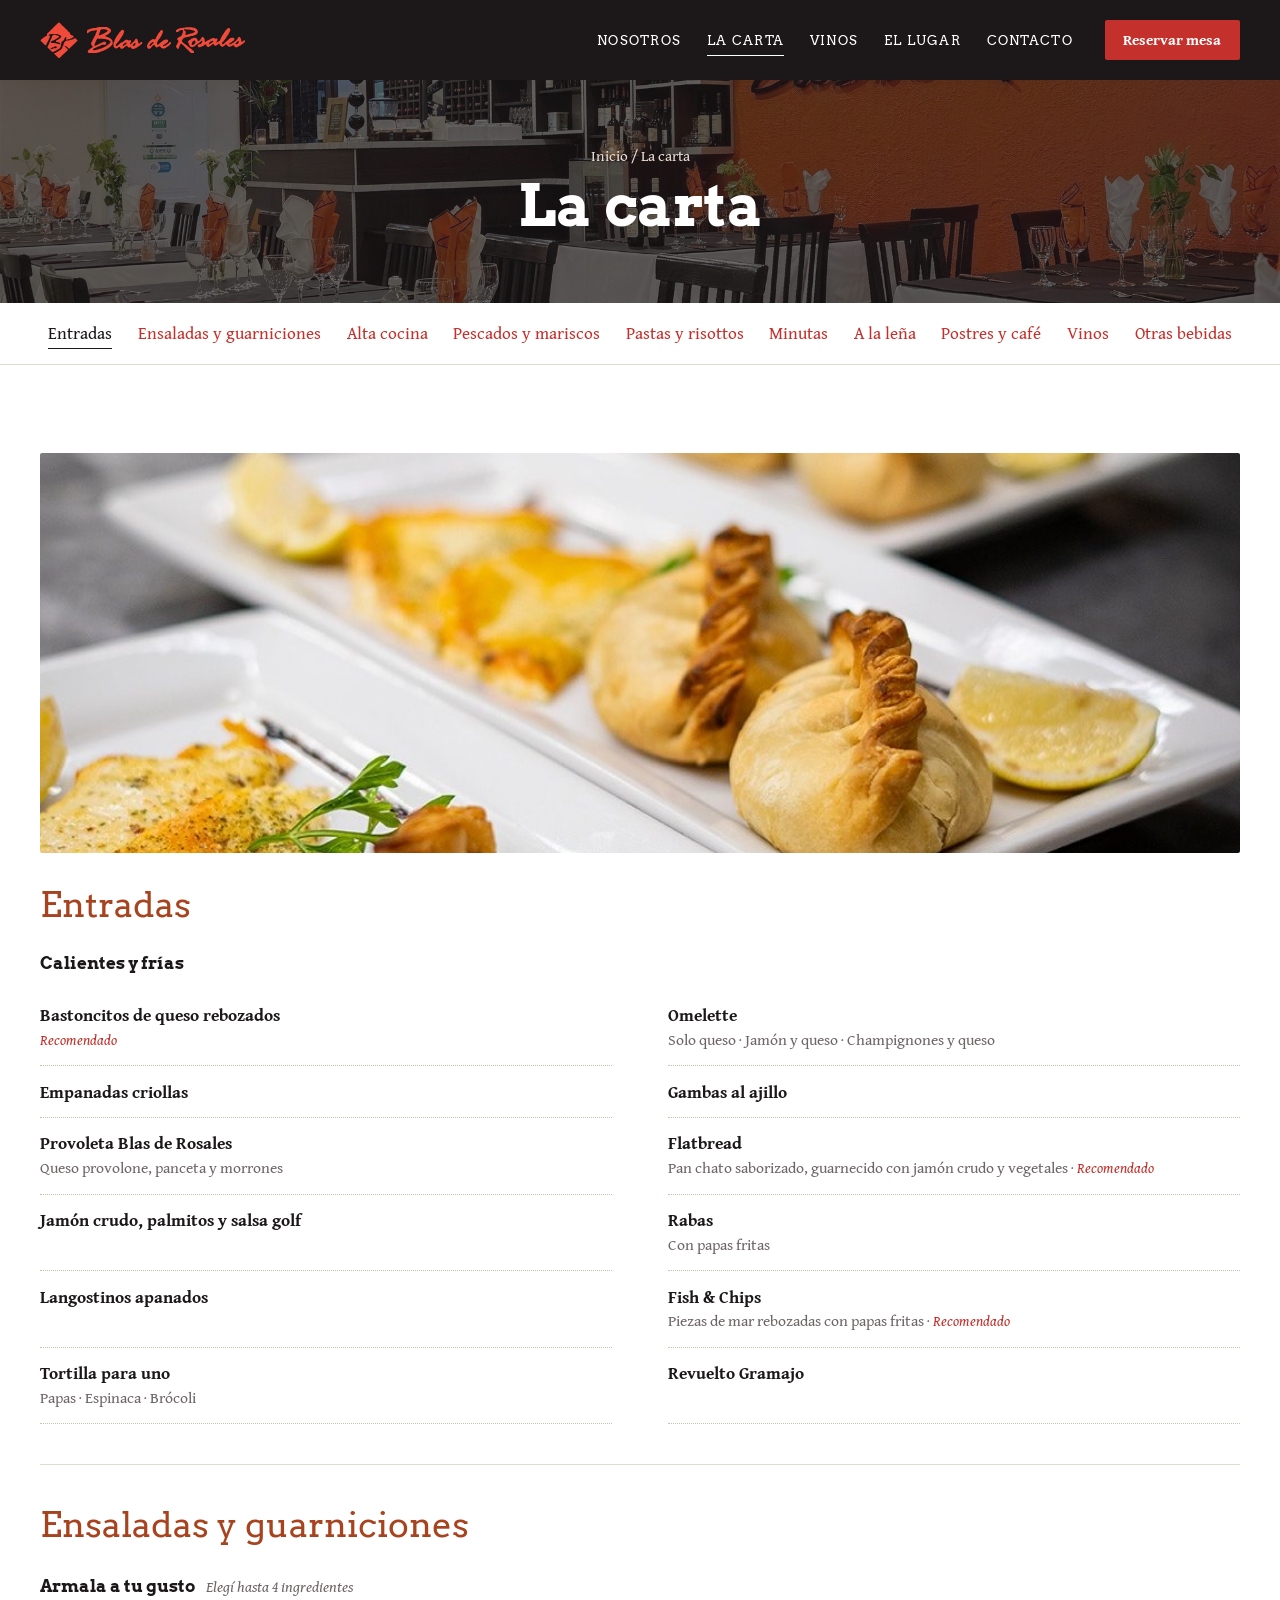
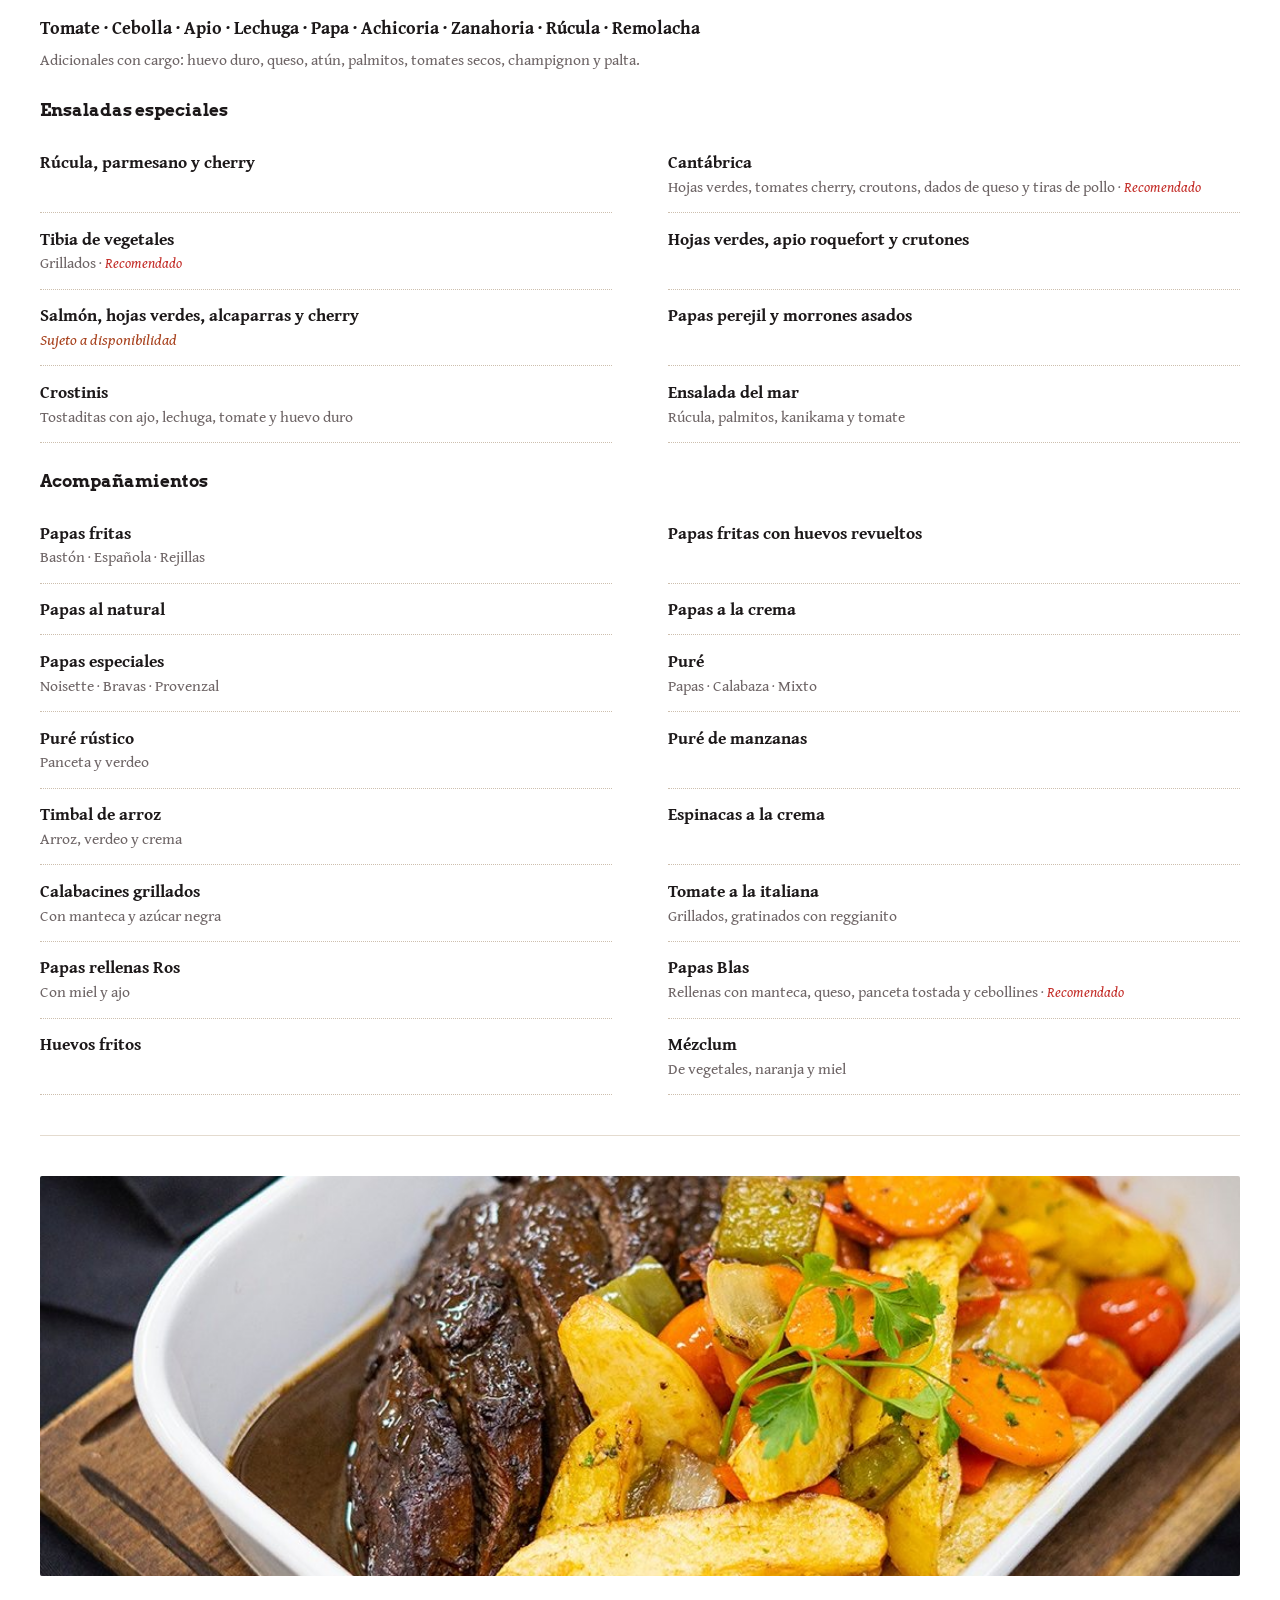
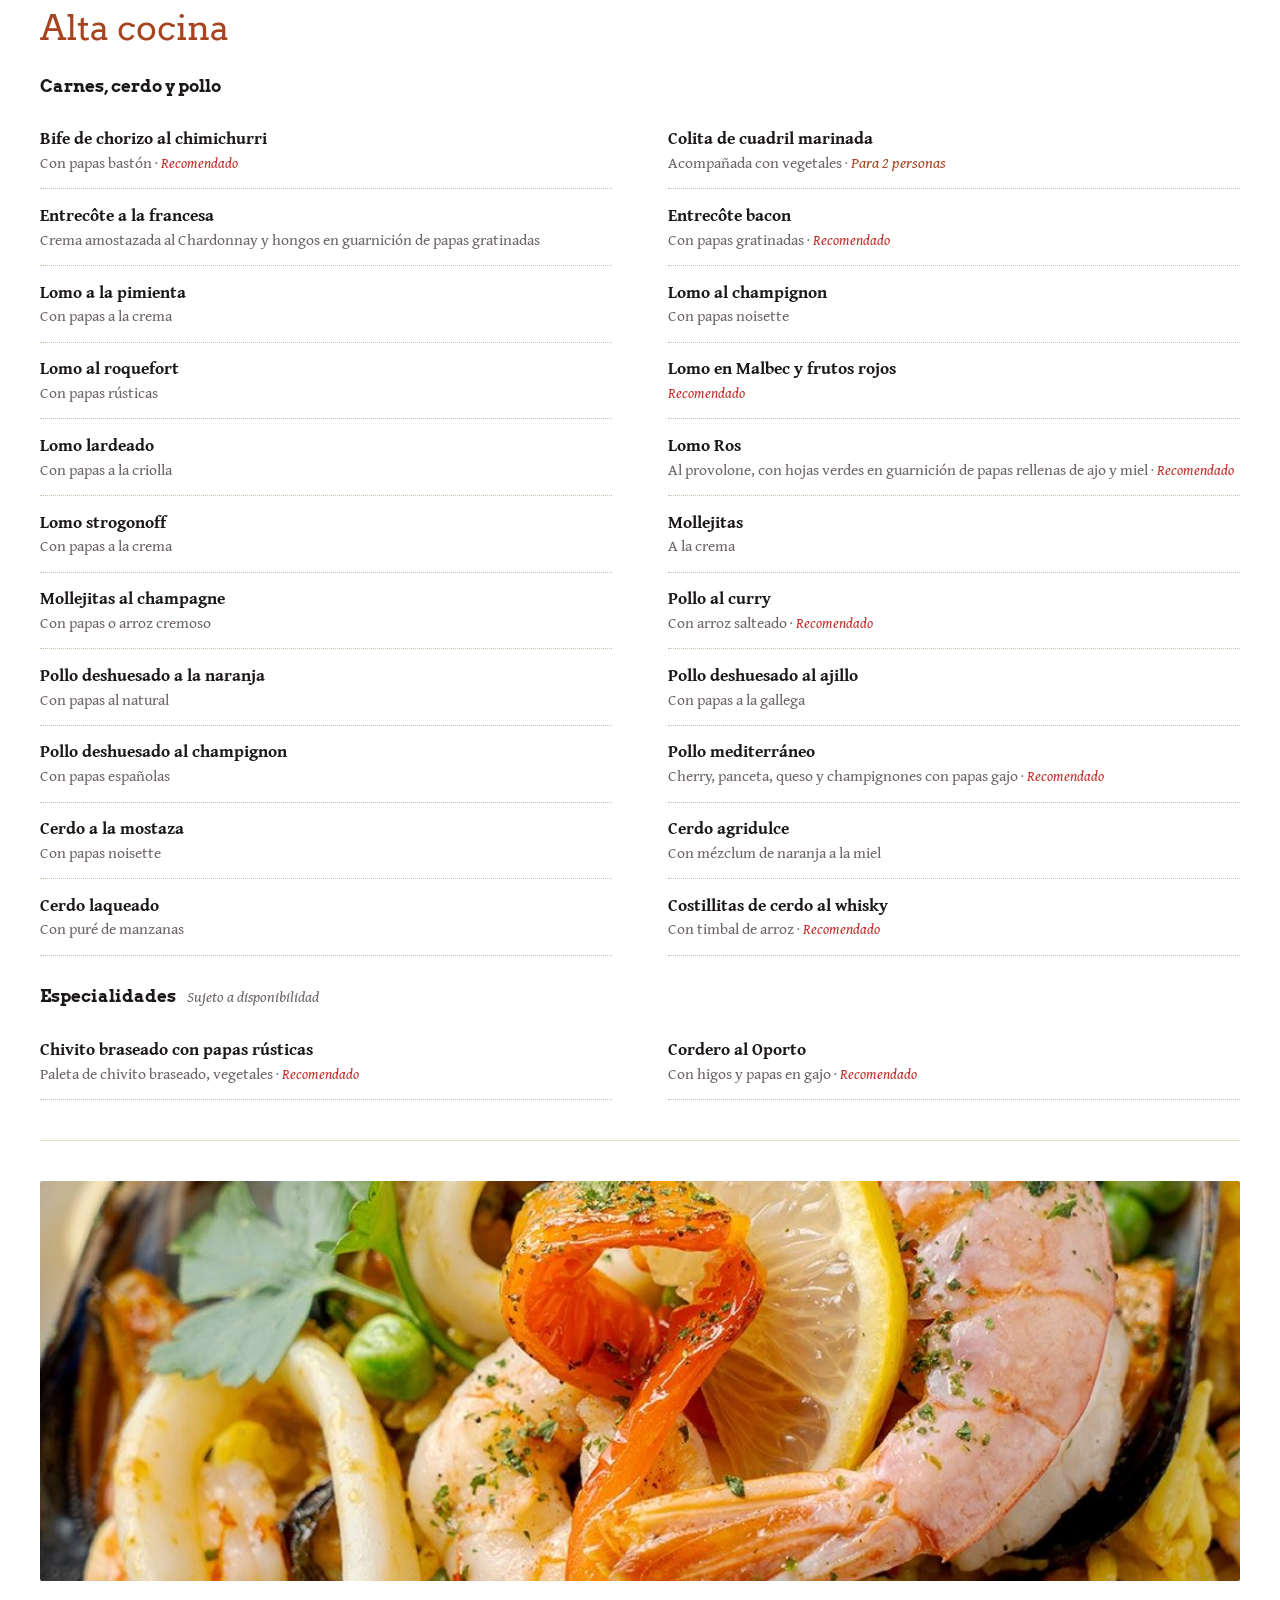
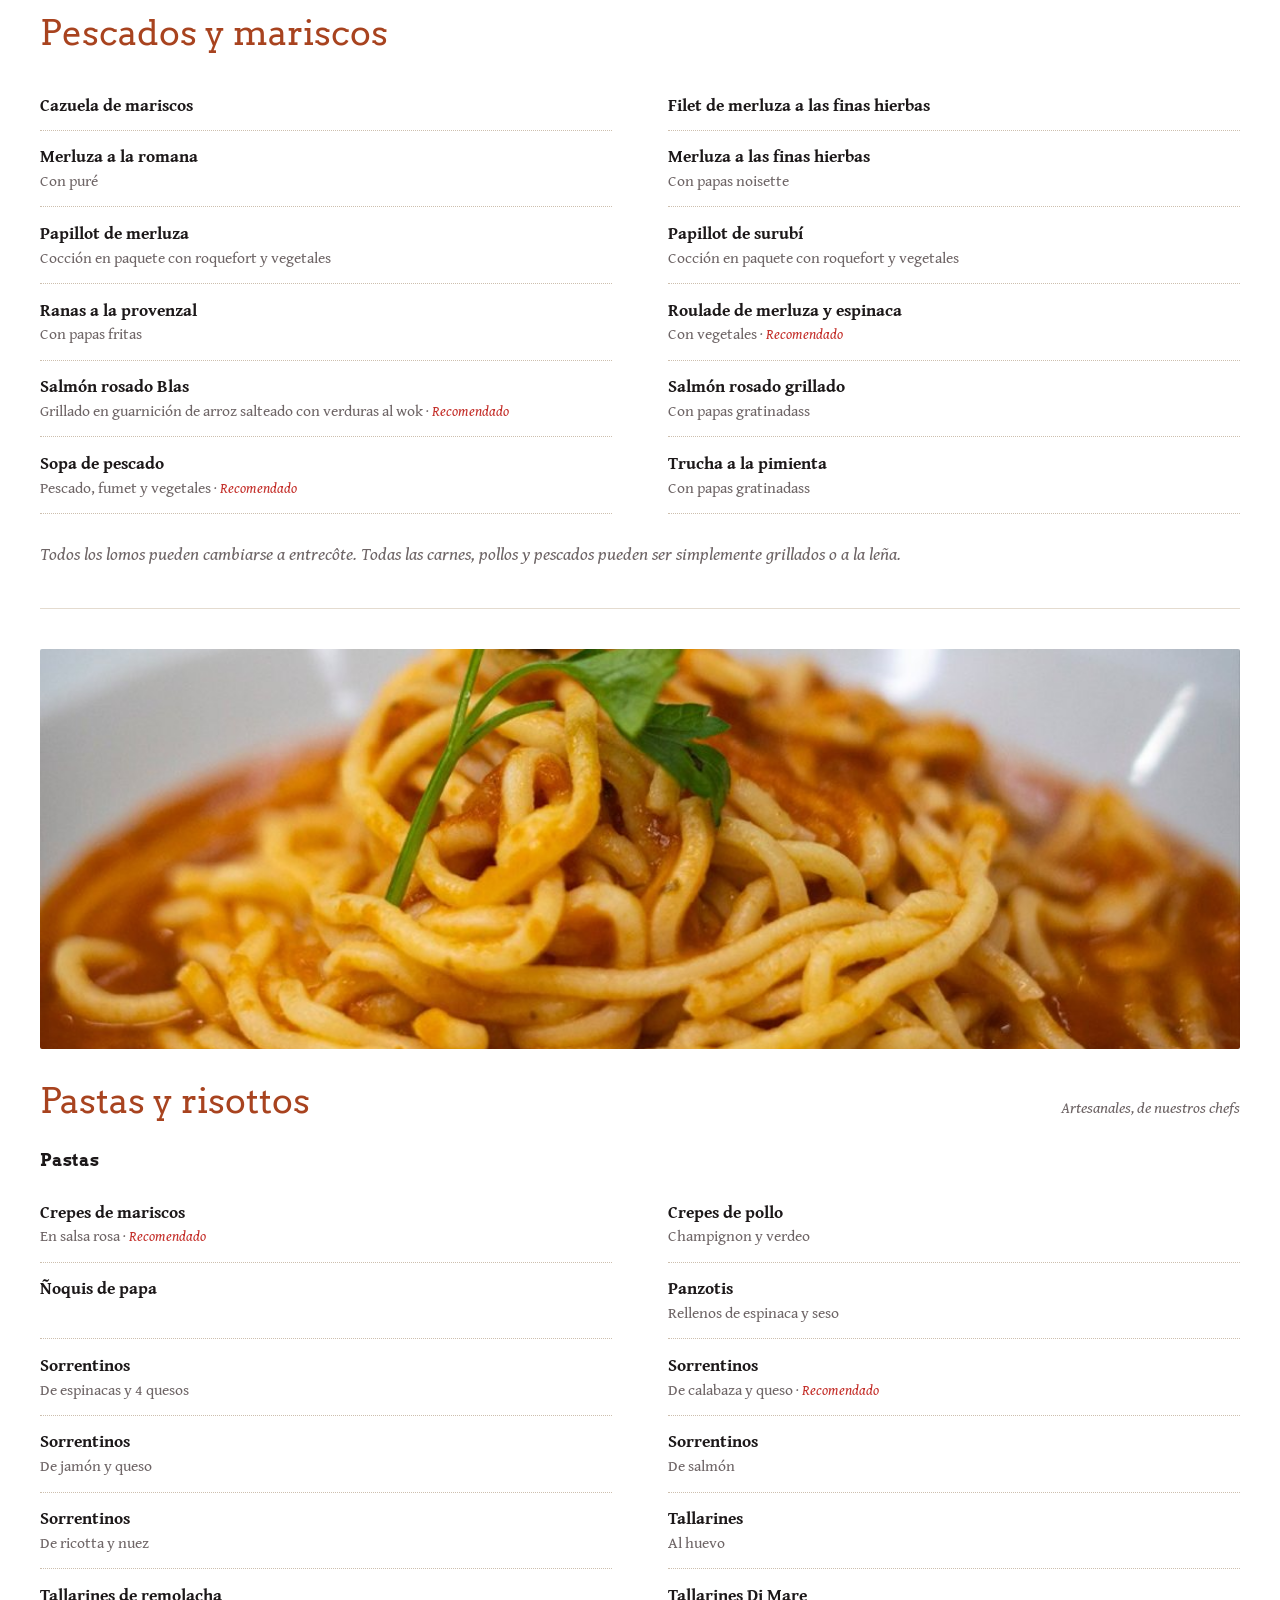
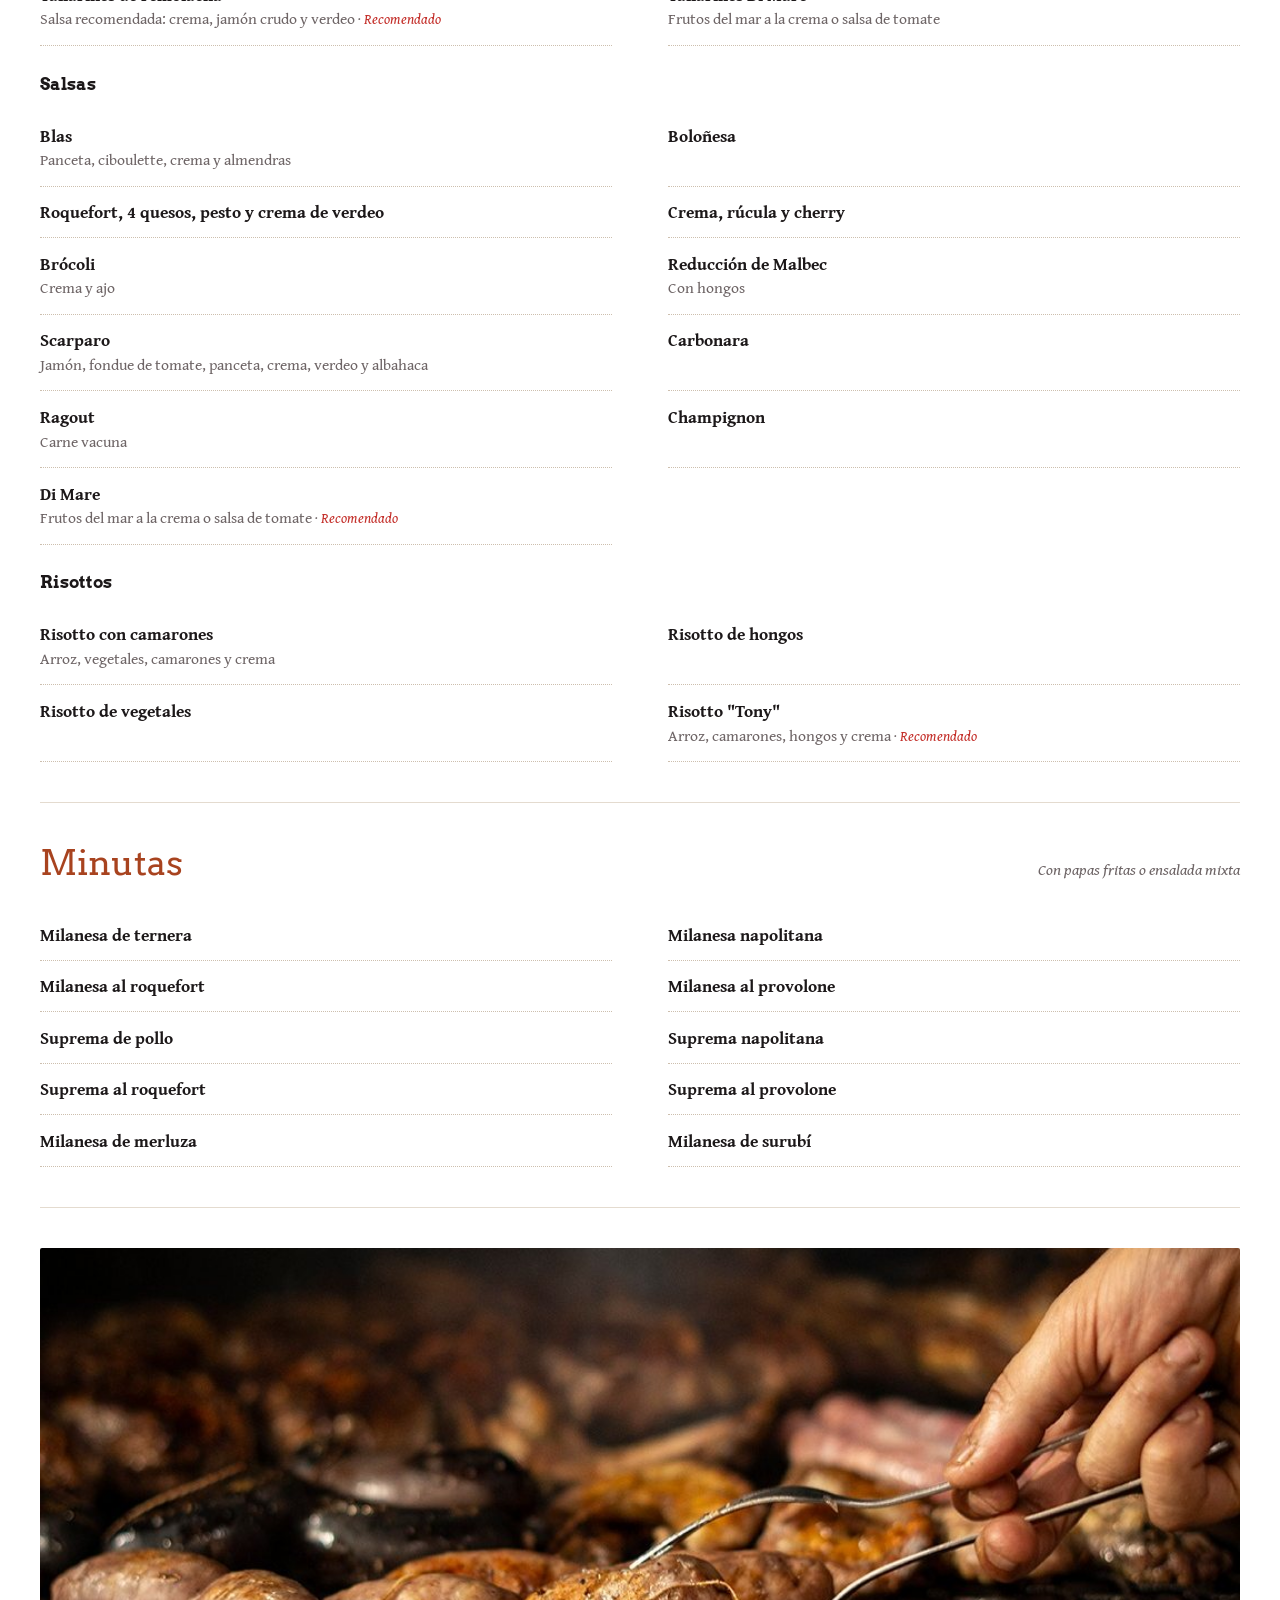
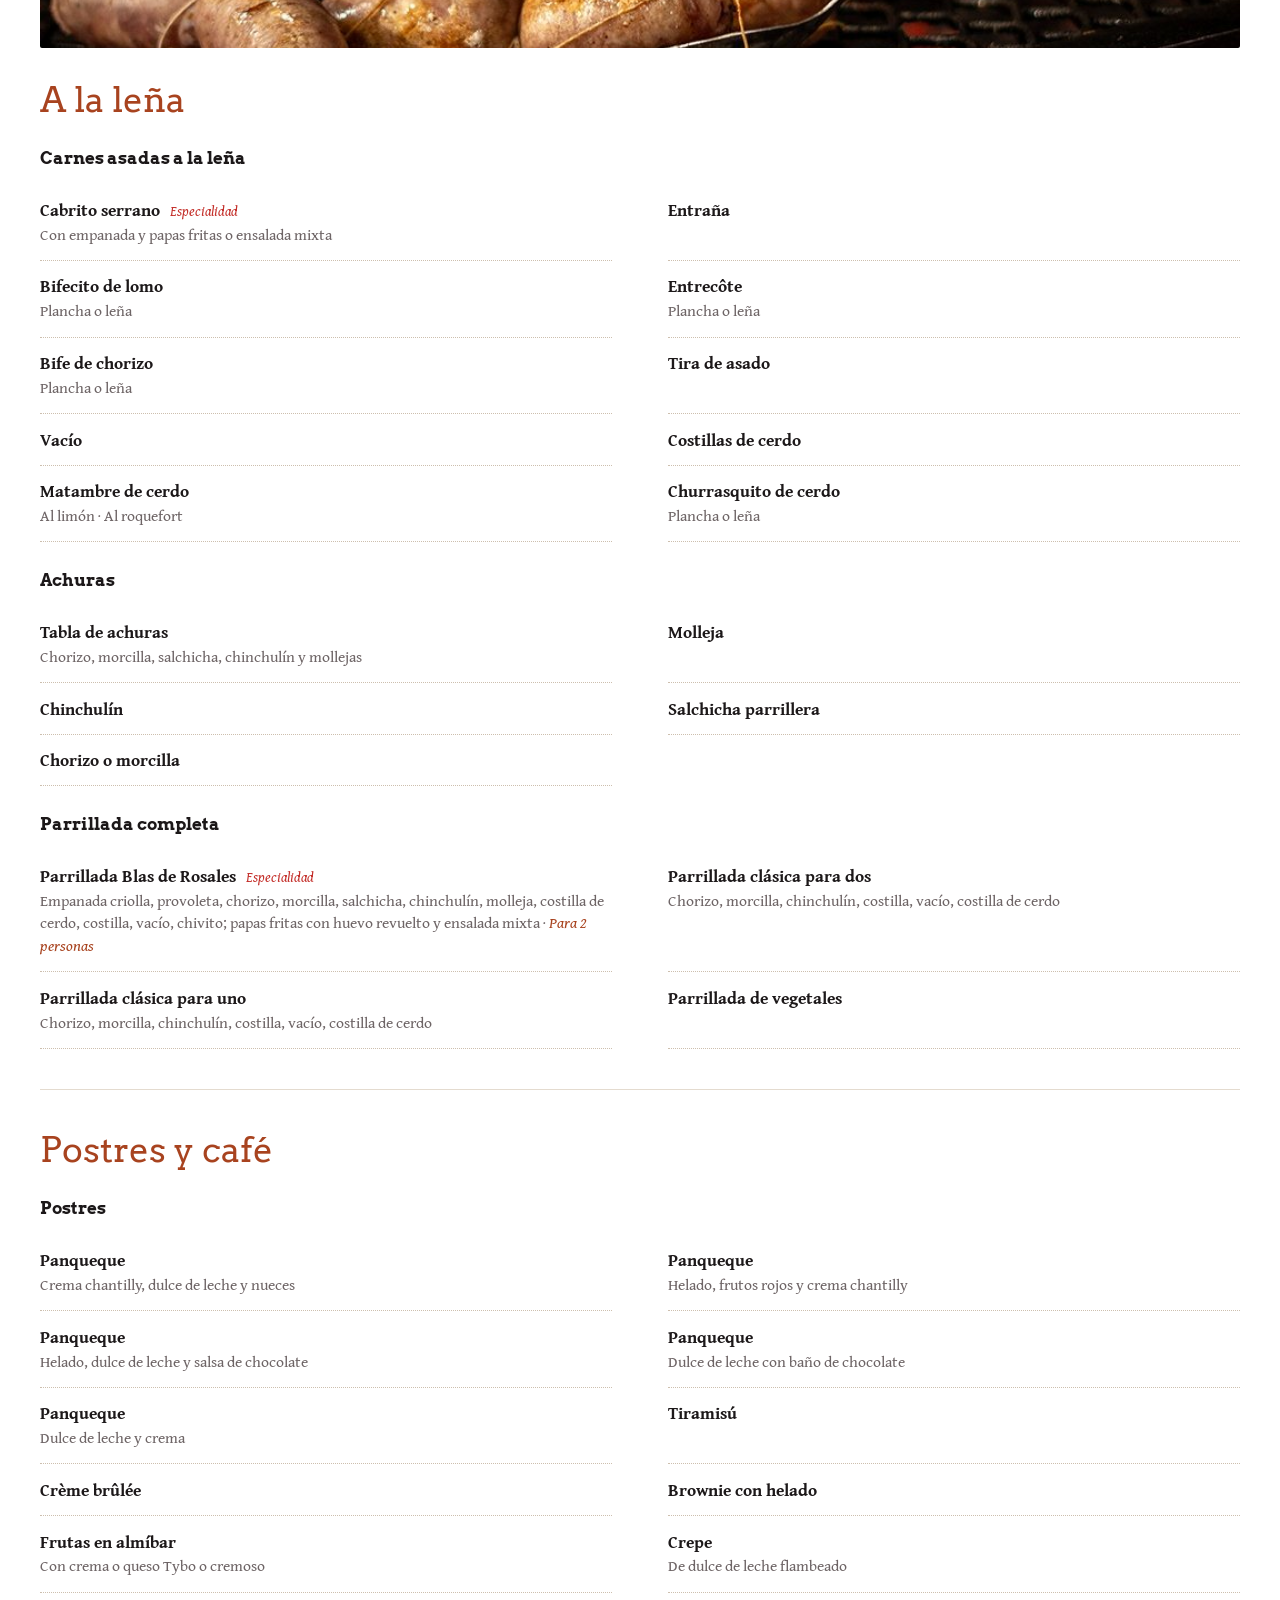
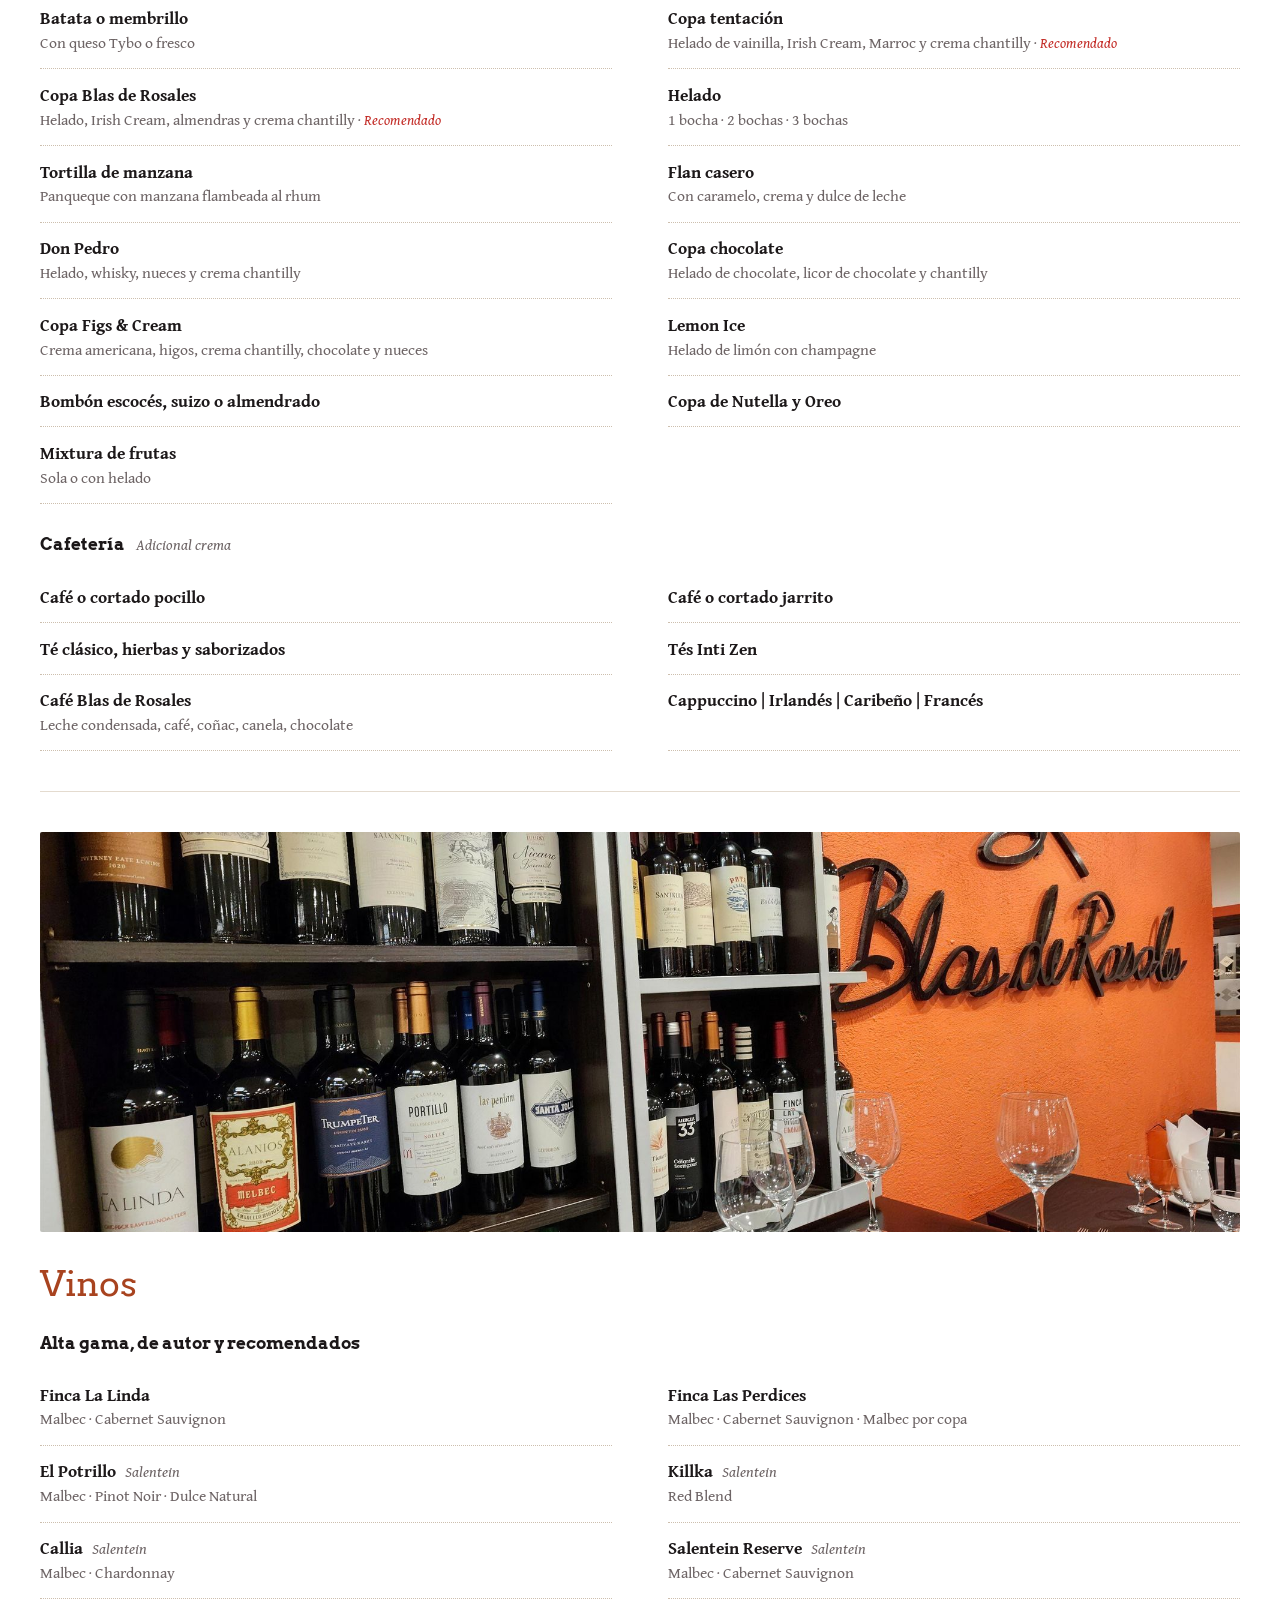
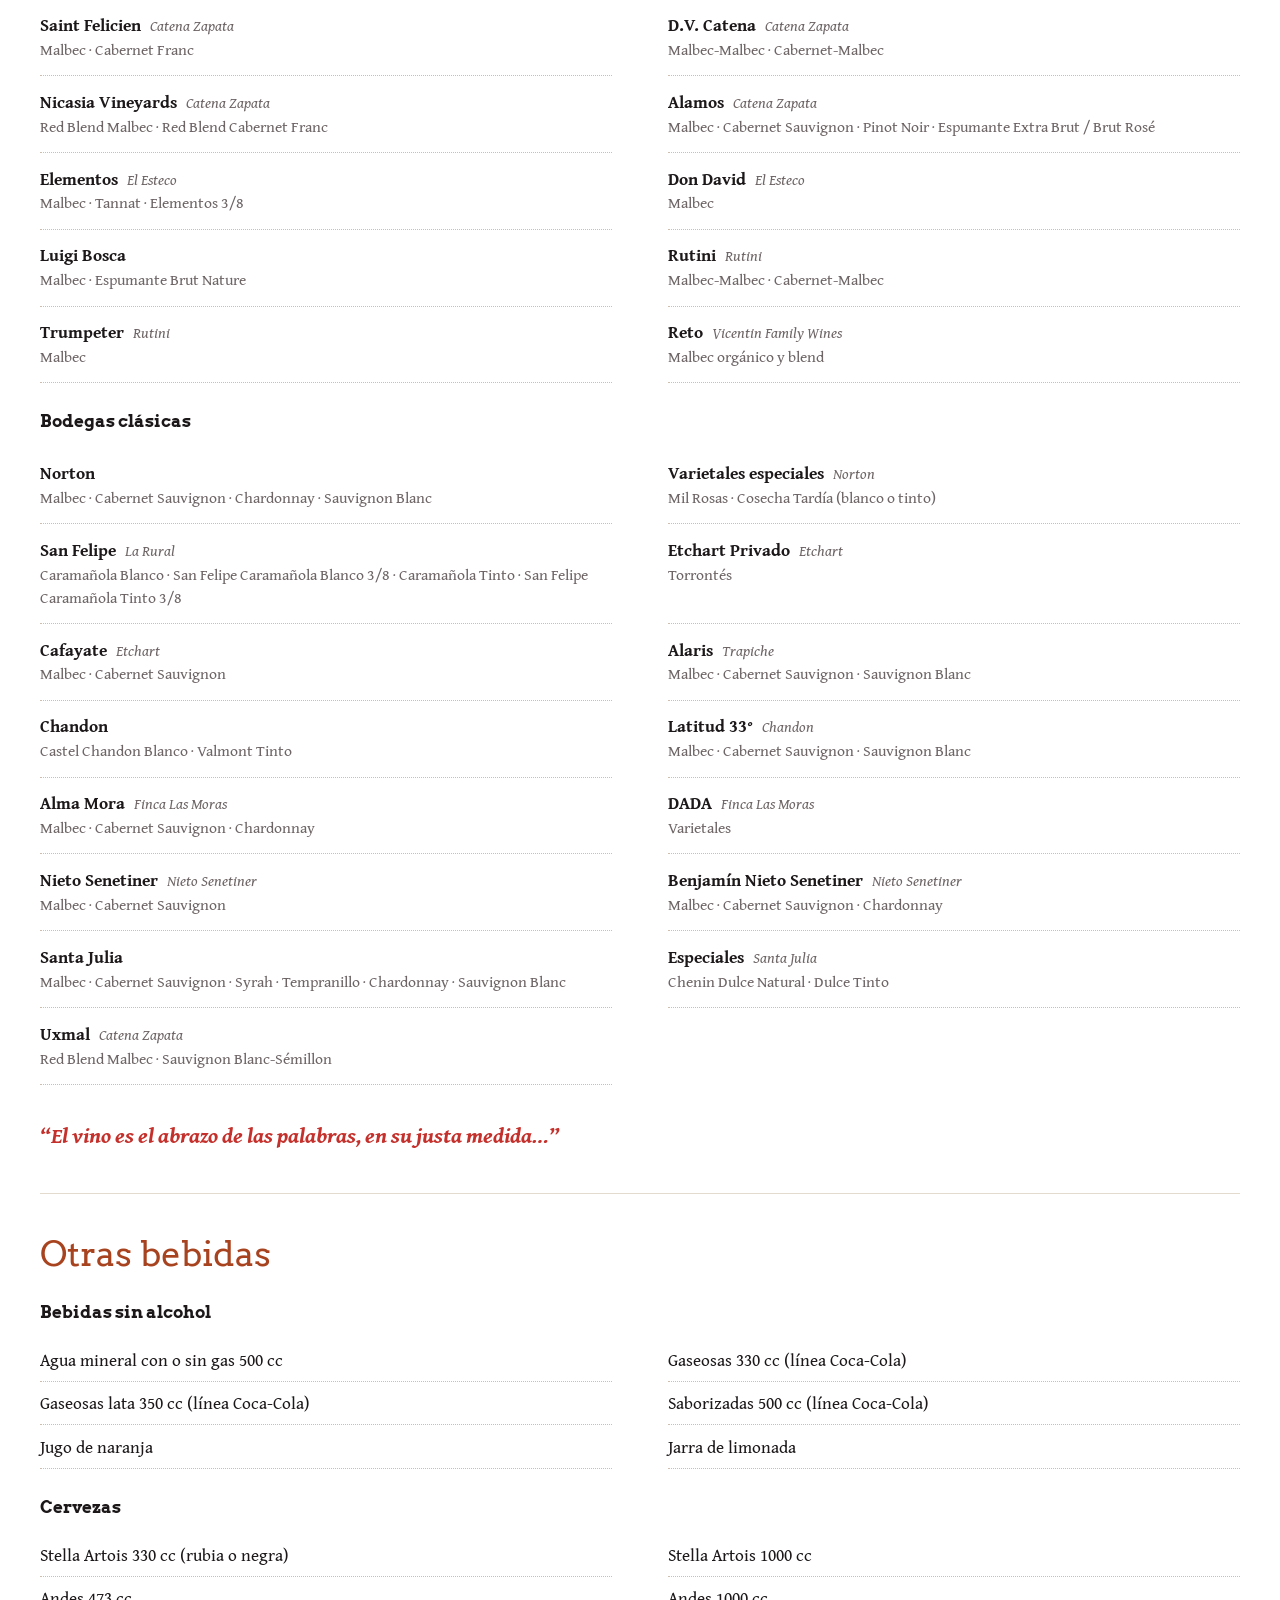
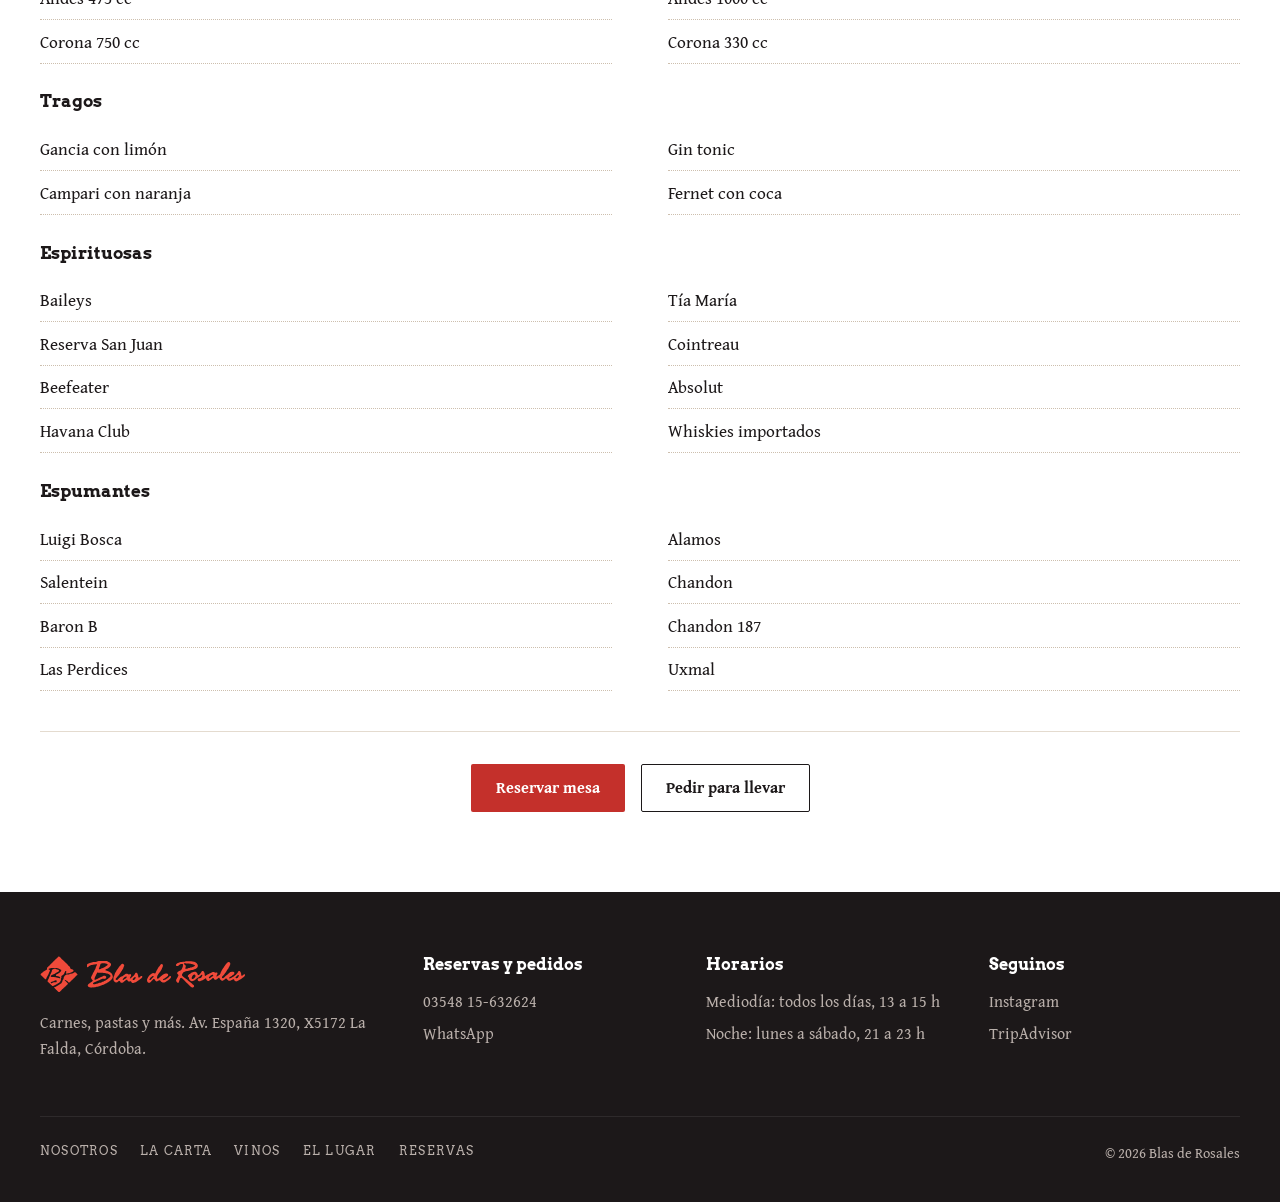
==== commit d197b0a9: "Ajustes de la segunda ronda del juez BR completo en la foto del salón, sorrentinos de Instagram en P" ====
--- a/carta.html
+++ b/carta.html
@@ -60,7 +60,7 @@
 <section id="ensaladas" class="carta__seccion" aria-labelledby="t-ensaladas"><div class="carta__cabeza"><h2 id="t-ensaladas">Ensaladas y guarniciones</h2></div><h3 class="carta__subtitulo">Armala a tu gusto <span class="carta__subnota">Elegí hasta 4 ingredientes</span></h3><p class="carta__armala">Tomate · Cebolla · Apio · Lechuga · Papa · Achicoria · Zanahoria · Rúcula · Remolacha</p><p class="carta__extra">Adicionales con cargo: huevo duro, queso, atún, palmitos, tomates secos, champignon y palta.</p><h3 class="carta__subtitulo">Ensaladas especiales</h3><ul class="platos"><li class="plato"><p class="plato__nombre">Rúcula, parmesano y cherry</p></li><li class="plato"><p class="plato__nombre">Cantábrica</p><p class="plato__desc">Hojas verdes, tomates cherry, croutons, dados de queso y tiras de pollo · <span class="plato__marca">Recomendado</span></p></li><li class="plato"><p class="plato__nombre">Tibia de vegetales</p><p class="plato__desc">Grillados · <span class="plato__marca">Recomendado</span></p></li><li class="plato"><p class="plato__nombre">Hojas verdes, apio roquefort y crutones</p></li><li class="plato"><p class="plato__nombre">Salmón, hojas verdes, alcaparras y cherry</p><p class="plato__desc"><em>Sujeto a disponibilidad</em></p></li><li class="plato"><p class="plato__nombre">Papas perejil y morrones asados</p></li><li class="plato"><p class="plato__nombre">Crostinis</p><p class="plato__desc">Tostaditas con ajo, lechuga, tomate y huevo duro</p></li><li class="plato"><p class="plato__nombre">Ensalada del mar</p><p class="plato__desc">Rúcula, palmitos, kanikama y tomate</p></li></ul><h3 class="carta__subtitulo">Acompañamientos</h3><ul class="platos"><li class="plato"><p class="plato__nombre">Papas fritas</p><p class="plato__desc">Bastón · Española · Rejillas</p></li><li class="plato"><p class="plato__nombre">Papas fritas con huevos revueltos</p></li><li class="plato"><p class="plato__nombre">Papas al natural</p></li><li class="plato"><p class="plato__nombre">Papas a la crema</p></li><li class="plato"><p class="plato__nombre">Papas especiales</p><p class="plato__desc">Noisette · Bravas · Provenzal</p></li><li class="plato"><p class="plato__nombre">Puré</p><p class="plato__desc">Papas · Calabaza · Mixto</p></li><li class="plato"><p class="plato__nombre">Puré rústico</p><p class="plato__desc">Panceta y verdeo</p></li><li class="plato"><p class="plato__nombre">Puré de manzanas</p></li><li class="plato"><p class="plato__nombre">Timbal de arroz</p><p class="plato__desc">Arroz, verdeo y crema</p></li><li class="plato"><p class="plato__nombre">Espinacas a la crema</p></li><li class="plato"><p class="plato__nombre">Calabacines grillados</p><p class="plato__desc">Con manteca y azúcar negra</p></li><li class="plato"><p class="plato__nombre">Tomate a la italiana</p><p class="plato__desc">Grillados, gratinados con reggianito</p></li><li class="plato"><p class="plato__nombre">Papas rellenas Ros</p><p class="plato__desc">Con miel y ajo</p></li><li class="plato"><p class="plato__nombre">Papas Blas</p><p class="plato__desc">Rellenas con manteca, queso, panceta tostada y cebollines · <span class="plato__marca">Recomendado</span></p></li><li class="plato"><p class="plato__nombre">Huevos fritos</p></li><li class="plato"><p class="plato__nombre">Mézclum</p><p class="plato__desc">De vegetales, naranja y miel</p></li></ul></section>
 <section id="alta-cocina" class="carta__seccion" aria-labelledby="t-alta-cocina"><figure class="carta__foto"><img src="img/carne-papas.jpg" alt="Carne braseada con papas y vegetales" loading="lazy"></figure><div class="carta__cabeza"><h2 id="t-alta-cocina">Alta cocina</h2></div><h3 class="carta__subtitulo">Carnes, cerdo y pollo</h3><ul class="platos"><li class="plato"><p class="plato__nombre">Bife de chorizo al chimichurri</p><p class="plato__desc">Con papas bastón · <span class="plato__marca">Recomendado</span></p></li><li class="plato"><p class="plato__nombre">Colita de cuadril marinada</p><p class="plato__desc">Acompañada con vegetales · <em>Para 2 personas</em></p></li><li class="plato"><p class="plato__nombre">Entrecôte a la francesa</p><p class="plato__desc">Crema amostazada al Chardonnay y hongos en guarnición de papas gratinadas</p></li><li class="plato"><p class="plato__nombre">Entrecôte bacon</p><p class="plato__desc">Con papas gratinadas · <span class="plato__marca">Recomendado</span></p></li><li class="plato"><p class="plato__nombre">Lomo a la pimienta</p><p class="plato__desc">Con papas a la crema</p></li><li class="plato"><p class="plato__nombre">Lomo al champignon</p><p class="plato__desc">Con papas noisette</p></li><li class="plato"><p class="plato__nombre">Lomo al roquefort</p><p class="plato__desc">Con papas rústicas</p></li><li class="plato"><p class="plato__nombre">Lomo en Malbec y frutos rojos</p><p class="plato__desc"><span class="plato__marca">Recomendado</span></p></li><li class="plato"><p class="plato__nombre">Lomo lardeado</p><p class="plato__desc">Con papas a la criolla</p></li><li class="plato"><p class="plato__nombre">Lomo Ros</p><p class="plato__desc">Al provolone, con hojas verdes en guarnición de papas rellenas de ajo y miel · <span class="plato__marca">Recomendado</span></p></li><li class="plato"><p class="plato__nombre">Lomo strogonoff</p><p class="plato__desc">Con papas a la crema</p></li><li class="plato"><p class="plato__nombre">Mollejitas</p><p class="plato__desc">A la crema</p></li><li class="plato"><p class="plato__nombre">Mollejitas al champagne</p><p class="plato__desc">Con papas o arroz cremoso</p></li><li class="plato"><p class="plato__nombre">Pollo al curry</p><p class="plato__desc">Con arroz salteado · <span class="plato__marca">Recomendado</span></p></li><li class="plato"><p class="plato__nombre">Pollo deshuesado a la naranja</p><p class="plato__desc">Con papas al natural</p></li><li class="plato"><p class="plato__nombre">Pollo deshuesado al ajillo</p><p class="plato__desc">Con papas a la gallega</p></li><li class="plato"><p class="plato__nombre">Pollo deshuesado al champignon</p><p class="plato__desc">Con papas españolas</p></li><li class="plato"><p class="plato__nombre">Pollo mediterráneo</p><p class="plato__desc">Cherry, panceta, queso y champignones con papas gajo · <span class="plato__marca">Recomendado</span></p></li><li class="plato"><p class="plato__nombre">Cerdo a la mostaza</p><p class="plato__desc">Con papas noisette</p></li><li class="plato"><p class="plato__nombre">Cerdo agridulce</p><p class="plato__desc">Con mézclum de naranja a la miel</p></li><li class="plato"><p class="plato__nombre">Cerdo laqueado</p><p class="plato__desc">Con puré de manzanas</p></li><li class="plato"><p class="plato__nombre">Costillitas de cerdo al whisky</p><p class="plato__desc">Con timbal de arroz · <span class="plato__marca">Recomendado</span></p></li></ul><h3 class="carta__subtitulo">Especialidades <span class="carta__subnota">Sujeto a disponibilidad</span></h3><ul class="platos"><li class="plato"><p class="plato__nombre">Chivito braseado con papas rústicas</p><p class="plato__desc">Paleta de chivito braseado, vegetales · <span class="plato__marca">Recomendado</span></p></li><li class="plato"><p class="plato__nombre">Cordero al Oporto</p><p class="plato__desc">Con higos y papas en gajo · <span class="plato__marca">Recomendado</span></p></li></ul></section>
 <section id="pescados" class="carta__seccion" aria-labelledby="t-pescados"><figure class="carta__foto"><img src="img/paella.jpg" alt="Paella con langostinos, calamares y mejillones" loading="lazy"></figure><div class="carta__cabeza"><h2 id="t-pescados">Pescados y mariscos</h2></div><ul class="platos"><li class="plato"><p class="plato__nombre">Cazuela de mariscos</p></li><li class="plato"><p class="plato__nombre">Filet de merluza a las finas hierbas</p></li><li class="plato"><p class="plato__nombre">Merluza a la romana</p><p class="plato__desc">Con puré</p></li><li class="plato"><p class="plato__nombre">Merluza a las finas hierbas</p><p class="plato__desc">Con papas noisette</p></li><li class="plato"><p class="plato__nombre">Papillot de merluza</p><p class="plato__desc">Cocción en paquete con roquefort y vegetales</p></li><li class="plato"><p class="plato__nombre">Papillot de surubí</p><p class="plato__desc">Cocción en paquete con roquefort y vegetales</p></li><li class="plato"><p class="plato__nombre">Ranas a la provenzal</p><p class="plato__desc">Con papas fritas</p></li><li class="plato"><p class="plato__nombre">Roulade de merluza y espinaca</p><p class="plato__desc">Con vegetales · <span class="plato__marca">Recomendado</span></p></li><li class="plato"><p class="plato__nombre">Salmón rosado Blas</p><p class="plato__desc">Grillado en guarnición de arroz salteado con verduras al wok · <span class="plato__marca">Recomendado</span></p></li><li class="plato"><p class="plato__nombre">Salmón rosado grillado</p><p class="plato__desc">Con papas gratinadass</p></li><li class="plato"><p class="plato__nombre">Sopa de pescado</p><p class="plato__desc">Pescado, fumet y vegetales · <span class="plato__marca">Recomendado</span></p></li><li class="plato"><p class="plato__nombre">Trucha a la pimienta</p><p class="plato__desc">Con papas gratinadass</p></li></ul><p class="carta__aclaracion">Todos los lomos pueden cambiarse a entrecôte. Todas las carnes, pollos y pescados pueden ser simplemente grillados o a la leña.</p></section>
-<section id="pastas" class="carta__seccion" aria-labelledby="t-pastas"><figure class="carta__foto"><img src="img/sorrentinos-brocoli.jpg" alt="Sorrentinos con brócoli y tomates cherry" loading="lazy"></figure><div class="carta__cabeza"><h2 id="t-pastas">Pastas y risottos</h2><p class="carta__nota">Artesanales, de nuestros chefs</p></div><h3 class="carta__subtitulo">Pastas</h3><ul class="platos"><li class="plato"><p class="plato__nombre">Crepes de mariscos</p><p class="plato__desc">En salsa rosa · <span class="plato__marca">Recomendado</span></p></li><li class="plato"><p class="plato__nombre">Crepes de pollo</p><p class="plato__desc">Champignon y verdeo</p></li><li class="plato"><p class="plato__nombre">Ñoquis de papa</p></li><li class="plato"><p class="plato__nombre">Panzotis</p><p class="plato__desc">Rellenos de espinaca y seso</p></li><li class="plato"><p class="plato__nombre">Sorrentinos</p><p class="plato__desc">De espinacas y 4 quesos</p></li><li class="plato"><p class="plato__nombre">Sorrentinos</p><p class="plato__desc">De calabaza y queso · <span class="plato__marca">Recomendado</span></p></li><li class="plato"><p class="plato__nombre">Sorrentinos</p><p class="plato__desc">De jamón y queso</p></li><li class="plato"><p class="plato__nombre">Sorrentinos</p><p class="plato__desc">De salmón</p></li><li class="plato"><p class="plato__nombre">Sorrentinos</p><p class="plato__desc">De ricotta y nuez</p></li><li class="plato"><p class="plato__nombre">Tallarines</p><p class="plato__desc">Al huevo</p></li><li class="plato"><p class="plato__nombre">Tallarines de remolacha</p><p class="plato__desc">Salsa recomendada: crema, jamón crudo y verdeo · <span class="plato__marca">Recomendado</span></p></li><li class="plato"><p class="plato__nombre">Tallarines Di Mare</p><p class="plato__desc">Frutos del mar a la crema o salsa de tomate</p></li></ul><h3 class="carta__subtitulo">Salsas</h3><ul class="platos"><li class="plato"><p class="plato__nombre">Blas</p><p class="plato__desc">Panceta, ciboulette, crema y almendras</p></li><li class="plato"><p class="plato__nombre">Boloñesa</p></li><li class="plato"><p class="plato__nombre">Roquefort, 4 quesos, pesto y crema de verdeo</p></li><li class="plato"><p class="plato__nombre">Crema, rúcula y cherry</p></li><li class="plato"><p class="plato__nombre">Brócoli</p><p class="plato__desc">Crema y ajo</p></li><li class="plato"><p class="plato__nombre">Reducción de Malbec</p><p class="plato__desc">Con hongos</p></li><li class="plato"><p class="plato__nombre">Scarparo</p><p class="plato__desc">Jamón, fondue de tomate, panceta, crema, verdeo y albahaca</p></li><li class="plato"><p class="plato__nombre">Carbonara</p></li><li class="plato"><p class="plato__nombre">Ragout</p><p class="plato__desc">Carne vacuna</p></li><li class="plato"><p class="plato__nombre">Champignon</p></li><li class="plato"><p class="plato__nombre">Di Mare</p><p class="plato__desc">Frutos del mar a la crema o salsa de tomate · <span class="plato__marca">Recomendado</span></p></li></ul><h3 class="carta__subtitulo">Risottos</h3><ul class="platos"><li class="plato"><p class="plato__nombre">Risotto con camarones</p><p class="plato__desc">Arroz, vegetales, camarones y crema</p></li><li class="plato"><p class="plato__nombre">Risotto de hongos</p></li><li class="plato"><p class="plato__nombre">Risotto de vegetales</p></li><li class="plato"><p class="plato__nombre">Risotto "Tony"</p><p class="plato__desc">Arroz, camarones, hongos y crema · <span class="plato__marca">Recomendado</span></p></li></ul></section>
+<section id="pastas" class="carta__seccion" aria-labelledby="t-pastas"><figure class="carta__foto"><img src="img/tallarines.jpg" alt="Tallarines caseros con salsa de tomate" loading="lazy"></figure><div class="carta__cabeza"><h2 id="t-pastas">Pastas y risottos</h2><p class="carta__nota">Artesanales, de nuestros chefs</p></div><h3 class="carta__subtitulo">Pastas</h3><ul class="platos"><li class="plato"><p class="plato__nombre">Crepes de mariscos</p><p class="plato__desc">En salsa rosa · <span class="plato__marca">Recomendado</span></p></li><li class="plato"><p class="plato__nombre">Crepes de pollo</p><p class="plato__desc">Champignon y verdeo</p></li><li class="plato"><p class="plato__nombre">Ñoquis de papa</p></li><li class="plato"><p class="plato__nombre">Panzotis</p><p class="plato__desc">Rellenos de espinaca y seso</p></li><li class="plato"><p class="plato__nombre">Sorrentinos</p><p class="plato__desc">De espinacas y 4 quesos</p></li><li class="plato"><p class="plato__nombre">Sorrentinos</p><p class="plato__desc">De calabaza y queso · <span class="plato__marca">Recomendado</span></p></li><li class="plato"><p class="plato__nombre">Sorrentinos</p><p class="plato__desc">De jamón y queso</p></li><li class="plato"><p class="plato__nombre">Sorrentinos</p><p class="plato__desc">De salmón</p></li><li class="plato"><p class="plato__nombre">Sorrentinos</p><p class="plato__desc">De ricotta y nuez</p></li><li class="plato"><p class="plato__nombre">Tallarines</p><p class="plato__desc">Al huevo</p></li><li class="plato"><p class="plato__nombre">Tallarines de remolacha</p><p class="plato__desc">Salsa recomendada: crema, jamón crudo y verdeo · <span class="plato__marca">Recomendado</span></p></li><li class="plato"><p class="plato__nombre">Tallarines Di Mare</p><p class="plato__desc">Frutos del mar a la crema o salsa de tomate</p></li></ul><h3 class="carta__subtitulo">Salsas</h3><ul class="platos"><li class="plato"><p class="plato__nombre">Blas</p><p class="plato__desc">Panceta, ciboulette, crema y almendras</p></li><li class="plato"><p class="plato__nombre">Boloñesa</p></li><li class="plato"><p class="plato__nombre">Roquefort, 4 quesos, pesto y crema de verdeo</p></li><li class="plato"><p class="plato__nombre">Crema, rúcula y cherry</p></li><li class="plato"><p class="plato__nombre">Brócoli</p><p class="plato__desc">Crema y ajo</p></li><li class="plato"><p class="plato__nombre">Reducción de Malbec</p><p class="plato__desc">Con hongos</p></li><li class="plato"><p class="plato__nombre">Scarparo</p><p class="plato__desc">Jamón, fondue de tomate, panceta, crema, verdeo y albahaca</p></li><li class="plato"><p class="plato__nombre">Carbonara</p></li><li class="plato"><p class="plato__nombre">Ragout</p><p class="plato__desc">Carne vacuna</p></li><li class="plato"><p class="plato__nombre">Champignon</p></li><li class="plato"><p class="plato__nombre">Di Mare</p><p class="plato__desc">Frutos del mar a la crema o salsa de tomate · <span class="plato__marca">Recomendado</span></p></li></ul><h3 class="carta__subtitulo">Risottos</h3><ul class="platos"><li class="plato"><p class="plato__nombre">Risotto con camarones</p><p class="plato__desc">Arroz, vegetales, camarones y crema</p></li><li class="plato"><p class="plato__nombre">Risotto de hongos</p></li><li class="plato"><p class="plato__nombre">Risotto de vegetales</p></li><li class="plato"><p class="plato__nombre">Risotto "Tony"</p><p class="plato__desc">Arroz, camarones, hongos y crema · <span class="plato__marca">Recomendado</span></p></li></ul></section>
 <section id="minutas" class="carta__seccion" aria-labelledby="t-minutas"><div class="carta__cabeza"><h2 id="t-minutas">Minutas</h2><p class="carta__nota">Con papas fritas o ensalada mixta</p></div><ul class="platos"><li class="plato"><p class="plato__nombre">Milanesa de ternera</p></li><li class="plato"><p class="plato__nombre">Milanesa napolitana</p></li><li class="plato"><p class="plato__nombre">Milanesa al roquefort</p></li><li class="plato"><p class="plato__nombre">Milanesa al provolone</p></li><li class="plato"><p class="plato__nombre">Suprema de pollo</p></li><li class="plato"><p class="plato__nombre">Suprema napolitana</p></li><li class="plato"><p class="plato__nombre">Suprema al roquefort</p></li><li class="plato"><p class="plato__nombre">Suprema al provolone</p></li><li class="plato"><p class="plato__nombre">Milanesa de merluza</p></li><li class="plato"><p class="plato__nombre">Milanesa de surubí</p></li></ul></section>
 <section id="lena" class="carta__seccion" aria-labelledby="t-lena"><figure class="carta__foto"><img src="img/parrilla-achuras.jpg" alt="Chorizos y achuras sobre la parrilla" loading="lazy"></figure><div class="carta__cabeza"><h2 id="t-lena">A la leña</h2></div><h3 class="carta__subtitulo">Carnes asadas a la leña</h3><ul class="platos"><li class="plato plato--destacado"><p class="plato__nombre">Cabrito serrano</p><p class="plato__desc">Con empanada y papas fritas o ensalada mixta</p></li><li class="plato"><p class="plato__nombre">Entraña</p></li><li class="plato"><p class="plato__nombre">Bifecito de lomo</p><p class="plato__desc">Plancha o leña</p></li><li class="plato"><p class="plato__nombre">Entrecôte</p><p class="plato__desc">Plancha o leña</p></li><li class="plato"><p class="plato__nombre">Bife de chorizo</p><p class="plato__desc">Plancha o leña</p></li><li class="plato"><p class="plato__nombre">Tira de asado</p></li><li class="plato"><p class="plato__nombre">Vacío</p></li><li class="plato"><p class="plato__nombre">Costillas de cerdo</p></li><li class="plato"><p class="plato__nombre">Matambre de cerdo</p><p class="plato__desc">Al limón · Al roquefort</p></li><li class="plato"><p class="plato__nombre">Churrasquito de cerdo</p><p class="plato__desc">Plancha o leña</p></li></ul><h3 class="carta__subtitulo">Achuras</h3><ul class="platos"><li class="plato"><p class="plato__nombre">Tabla de achuras</p><p class="plato__desc">Chorizo, morcilla, salchicha, chinchulín y mollejas</p></li><li class="plato"><p class="plato__nombre">Molleja</p></li><li class="plato"><p class="plato__nombre">Chinchulín</p></li><li class="plato"><p class="plato__nombre">Salchicha parrillera</p></li><li class="plato"><p class="plato__nombre">Chorizo o morcilla</p></li></ul><h3 class="carta__subtitulo">Parrillada completa</h3><ul class="platos"><li class="plato plato--destacado"><p class="plato__nombre">Parrillada Blas de Rosales</p><p class="plato__desc">Empanada criolla, provoleta, chorizo, morcilla, salchicha, chinchulín, molleja, costilla de cerdo, costilla, vacío, chivito; papas fritas con huevo revuelto y ensalada mixta · <em>Para 2 personas</em></p></li><li class="plato"><p class="plato__nombre">Parrillada clásica para dos</p><p class="plato__desc">Chorizo, morcilla, chinchulín, costilla, vacío, costilla de cerdo</p></li><li class="plato"><p class="plato__nombre">Parrillada clásica para uno</p><p class="plato__desc">Chorizo, morcilla, chinchulín, costilla, vacío, costilla de cerdo</p></li><li class="plato"><p class="plato__nombre">Parrillada de vegetales</p></li></ul></section>
 <section id="postres" class="carta__seccion" aria-labelledby="t-postres"><div class="carta__cabeza"><h2 id="t-postres">Postres y café</h2></div><h3 class="carta__subtitulo">Postres</h3><ul class="platos"><li class="plato"><p class="plato__nombre">Panqueque</p><p class="plato__desc">Crema chantilly, dulce de leche y nueces</p></li><li class="plato"><p class="plato__nombre">Panqueque</p><p class="plato__desc">Helado, frutos rojos y crema chantilly</p></li><li class="plato"><p class="plato__nombre">Panqueque</p><p class="plato__desc">Helado, dulce de leche y salsa de chocolate</p></li><li class="plato"><p class="plato__nombre">Panqueque</p><p class="plato__desc">Dulce de leche con baño de chocolate</p></li><li class="plato"><p class="plato__nombre">Panqueque</p><p class="plato__desc">Dulce de leche y crema</p></li><li class="plato"><p class="plato__nombre">Tiramisú</p></li><li class="plato"><p class="plato__nombre">Crème brûlée</p></li><li class="plato"><p class="plato__nombre">Brownie con helado</p></li><li class="plato"><p class="plato__nombre">Frutas en almíbar</p><p class="plato__desc">Con crema o queso Tybo o cremoso</p></li><li class="plato"><p class="plato__nombre">Crepe</p><p class="plato__desc">De dulce de leche flambeado</p></li><li class="plato"><p class="plato__nombre">Batata o membrillo</p><p class="plato__desc">Con queso Tybo o fresco</p></li><li class="plato"><p class="plato__nombre">Copa tentación</p><p class="plato__desc">Helado de vainilla, Irish Cream, Marroc y crema chantilly · <span class="plato__marca">Recomendado</span></p></li><li class="plato"><p class="plato__nombre">Copa Blas de Rosales</p><p class="plato__desc">Helado, Irish Cream, almendras y crema chantilly · <span class="plato__marca">Recomendado</span></p></li><li class="plato"><p class="plato__nombre">Helado</p><p class="plato__desc">1 bocha · 2 bochas · 3 bochas</p></li><li class="plato"><p class="plato__nombre">Tortilla de manzana</p><p class="plato__desc">Panqueque con manzana flambeada al rhum</p></li><li class="plato"><p class="plato__nombre">Flan casero</p><p class="plato__desc">Con caramelo, crema y dulce de leche</p></li><li class="plato"><p class="plato__nombre">Don Pedro</p><p class="plato__desc">Helado, whisky, nueces y crema chantilly</p></li><li class="plato"><p class="plato__nombre">Copa chocolate</p><p class="plato__desc">Helado de chocolate, licor de chocolate y chantilly</p></li><li class="plato"><p class="plato__nombre">Copa Figs &amp; Cream</p><p class="plato__desc">Crema americana, higos, crema chantilly, chocolate y nueces</p></li><li class="plato"><p class="plato__nombre">Lemon Ice</p><p class="plato__desc">Helado de limón con champagne</p></li><li class="plato"><p class="plato__nombre">Bombón escocés, suizo o almendrado</p></li><li class="plato"><p class="plato__nombre">Copa de Nutella y Oreo</p></li><li class="plato"><p class="plato__nombre">Mixtura de frutas</p><p class="plato__desc">Sola o con helado</p></li></ul><h3 class="carta__subtitulo">Cafetería <span class="carta__subnota">Adicional crema</span></h3><ul class="platos"><li class="plato"><p class="plato__nombre">Café o cortado pocillo</p></li><li class="plato"><p class="plato__nombre">Café o cortado jarrito</p></li><li class="plato"><p class="plato__nombre">Té clásico, hierbas y saborizados</p></li><li class="plato"><p class="plato__nombre">Tés Inti Zen</p></li><li class="plato"><p class="plato__nombre">Café Blas de Rosales</p><p class="plato__desc">Leche condensada, café, coñac, canela, chocolate</p></li><li class="plato"><p class="plato__nombre">Cappuccino | Irlandés | Caribeño | Francés</p></li></ul></section>
--- a/css/estilos.css
+++ b/css/estilos.css
@@ -127,7 +127,7 @@
 .con-portada .cabecera:not(.is-solida) { background: transparent; color: var(--tinta); }
 .con-portada .cabecera:not(.is-solida) .marca { opacity: 0; pointer-events: none; }
 .con-portada .cabecera:not(.is-solida) .btn--cabecera { background: transparent; border-color: var(--tinta); color: var(--tinta); }
-.con-portada .cabecera:not(.is-solida) .btn--cabecera:hover { background: var(--tinta); color: var(--crema); }
+.con-portada .cabecera:not(.is-solida) .btn--cabecera { visibility: hidden; }
 
 .cabecera__menu {
   display: none;
@@ -242,21 +242,22 @@
 
 /* La pared real, justo debajo */
 .pared { margin: 0; }
-.pared img { width: 100%; height: min(70vh, 640px); object-fit: cover; object-position: 70% center; }
+.pared img { width: 100%; height: min(70vh, 640px); object-fit: cover; object-position: 70% 0; }
 
 /* ---------- Secciones ---------- */
 .seccion { padding: clamp(4.5rem, 9vw, 7rem) 0; position: relative; }
 .seccion--crema { background: var(--crema); }
 .seccion__cabeza { display: grid; grid-template-columns: 1fr 1fr; gap: 1rem 4rem; align-items: end; margin-bottom: 2.5rem; }
 .seccion__cabeza .titulo { margin: 0; }
-.seccion__cabeza p { margin: 0; color: var(--gris); max-width: 46ch; }
+.seccion__cabeza p { margin: 0; color: var(--texto); max-width: 46ch; }
 
 /* Bienvenida */
+.bienvenida { background: var(--crema); }
 .bienvenida__grilla { display: grid; grid-template-columns: 1fr 1.4fr; gap: 2rem 4rem; align-items: start; }
 .entrada { font-size: 1.3rem; line-height: 1.5; color: var(--tinta); }
 
 /* Categorías */
-.categorias { padding-bottom: clamp(4.5rem, 9vw, 7rem); }
+.categorias { padding: clamp(4.5rem, 9vw, 7rem) 0; }
 .categorias__grilla { display: grid; grid-template-columns: 1fr 1fr; gap: 1.25rem; }
 .categoria {
   position: relative;
@@ -300,7 +301,14 @@
 .tres-fotos { display: grid; grid-template-columns: repeat(3, 1fr); gap: 1.25rem; }
 .tres-fotos figure { margin: 0; }
 .tres-fotos img { width: 100%; aspect-ratio: 4 / 5; object-fit: cover; border-radius: var(--radio); }
-.tres-fotos--apaisadas img { aspect-ratio: 4 / 3; }
+/* El lugar: grilla asimétrica, el deck grande y dos apiladas */
+.lugar__grilla { display: grid; grid-template-columns: 2fr 1fr; grid-template-rows: auto auto; gap: 1.25rem; }
+.lugar__grilla figure { margin: 0; display: flex; flex-direction: column; }
+.lugar__grilla figure:first-child { grid-row: span 2; }
+.lugar__grilla img { width: 100%; flex: 1; min-height: 0; aspect-ratio: 16 / 10; object-fit: cover; border-radius: var(--radio); }
+.lugar__grilla figure:first-child img { aspect-ratio: auto; height: 100%; }
+.lugar__grilla figcaption { margin-top: .7rem; font-size: 1rem; color: var(--tinta); }
+.lugar__salon { object-position: 60% 20%; }
 .tres-fotos figcaption { margin-top: .7rem; font-size: 1rem; color: var(--tinta); }
 
 /* Reservas */
@@ -468,6 +476,9 @@
   .seccion__cabeza, .bienvenida__grilla, .especialidad__grilla { grid-template-columns: 1fr; }
   .categorias__grilla { grid-template-columns: 1fr; }
   .categoria { aspect-ratio: 16 / 9; }
+  .lugar__grilla { grid-template-columns: 1fr 1fr; }
+  .lugar__grilla figure:first-child { grid-row: auto; grid-column: 1 / -1; }
+  .lugar__grilla figure:first-child img { aspect-ratio: 16 / 10; height: auto; }
   .tres-fotos { grid-template-columns: 1fr 1fr; }
   .tres-fotos figure:first-child { grid-column: 1 / -1; }
   .tres-fotos figure:first-child img { aspect-ratio: 16 / 10; }
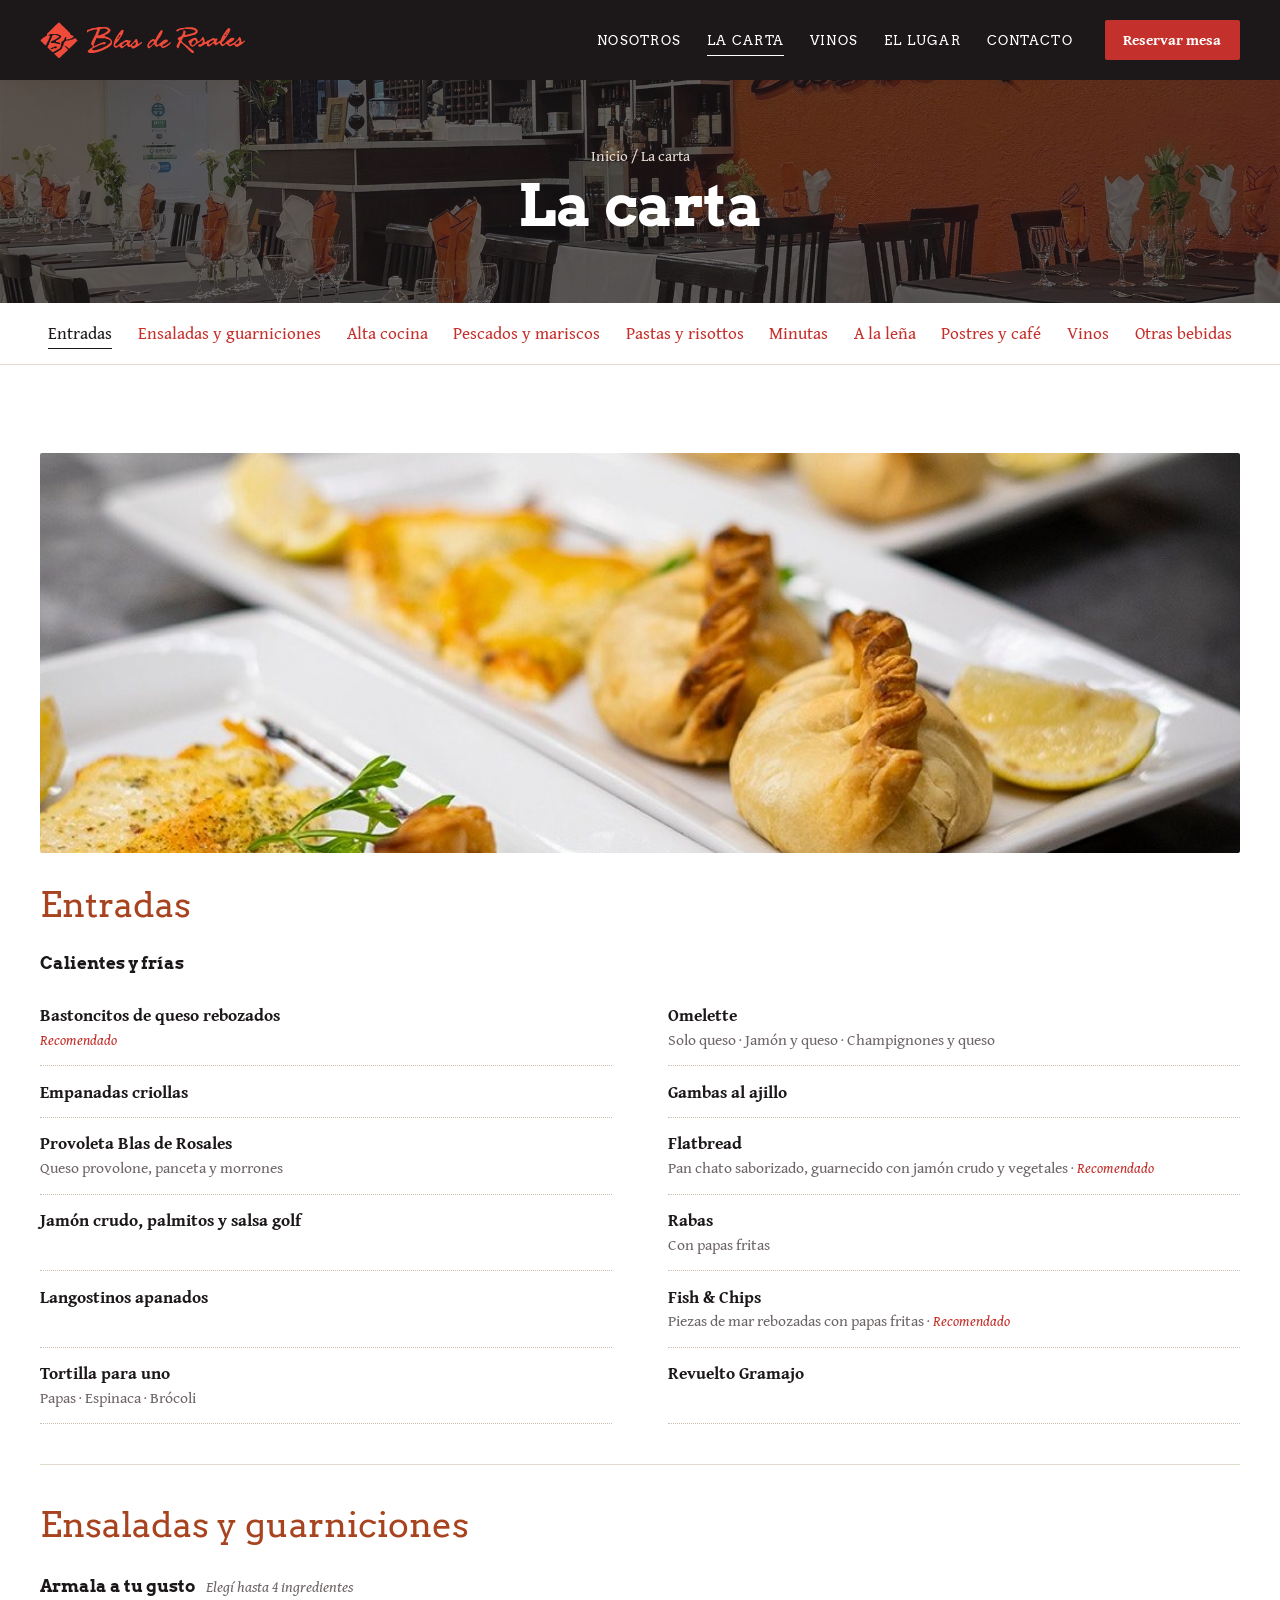
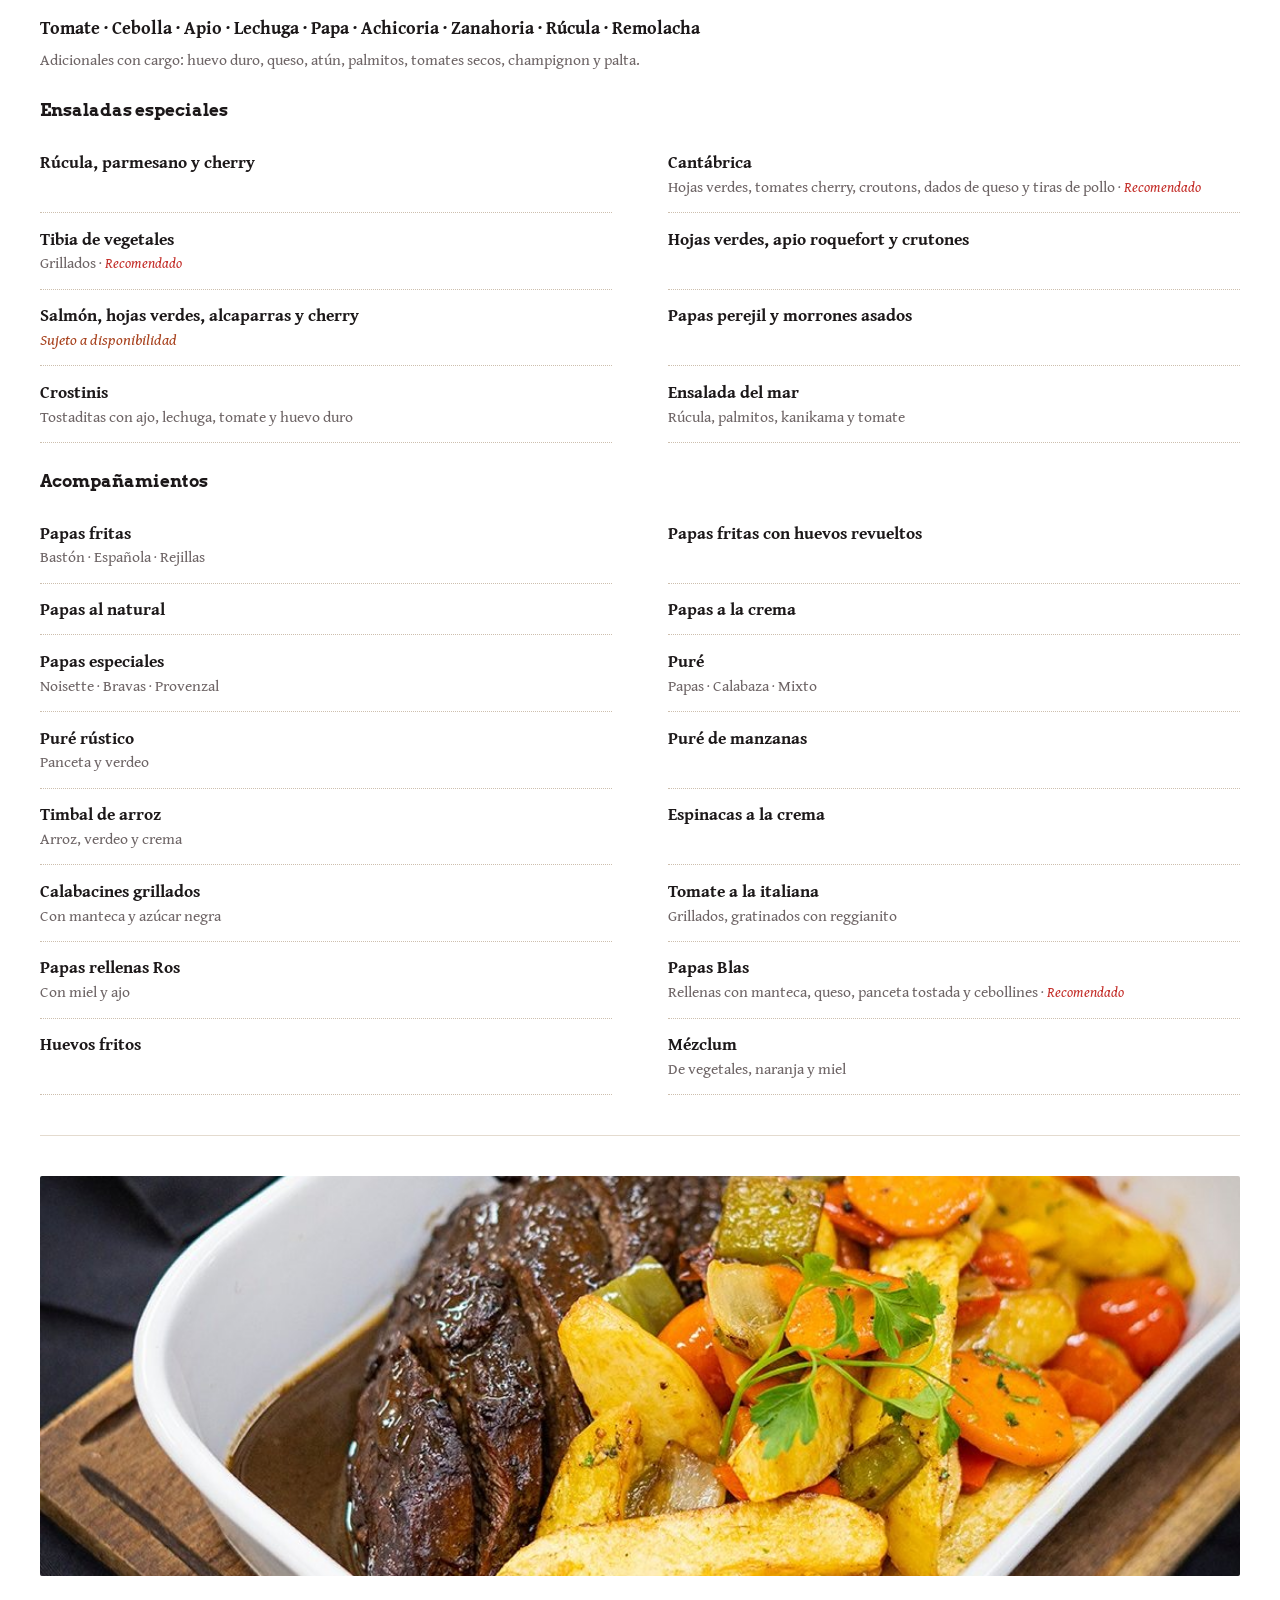
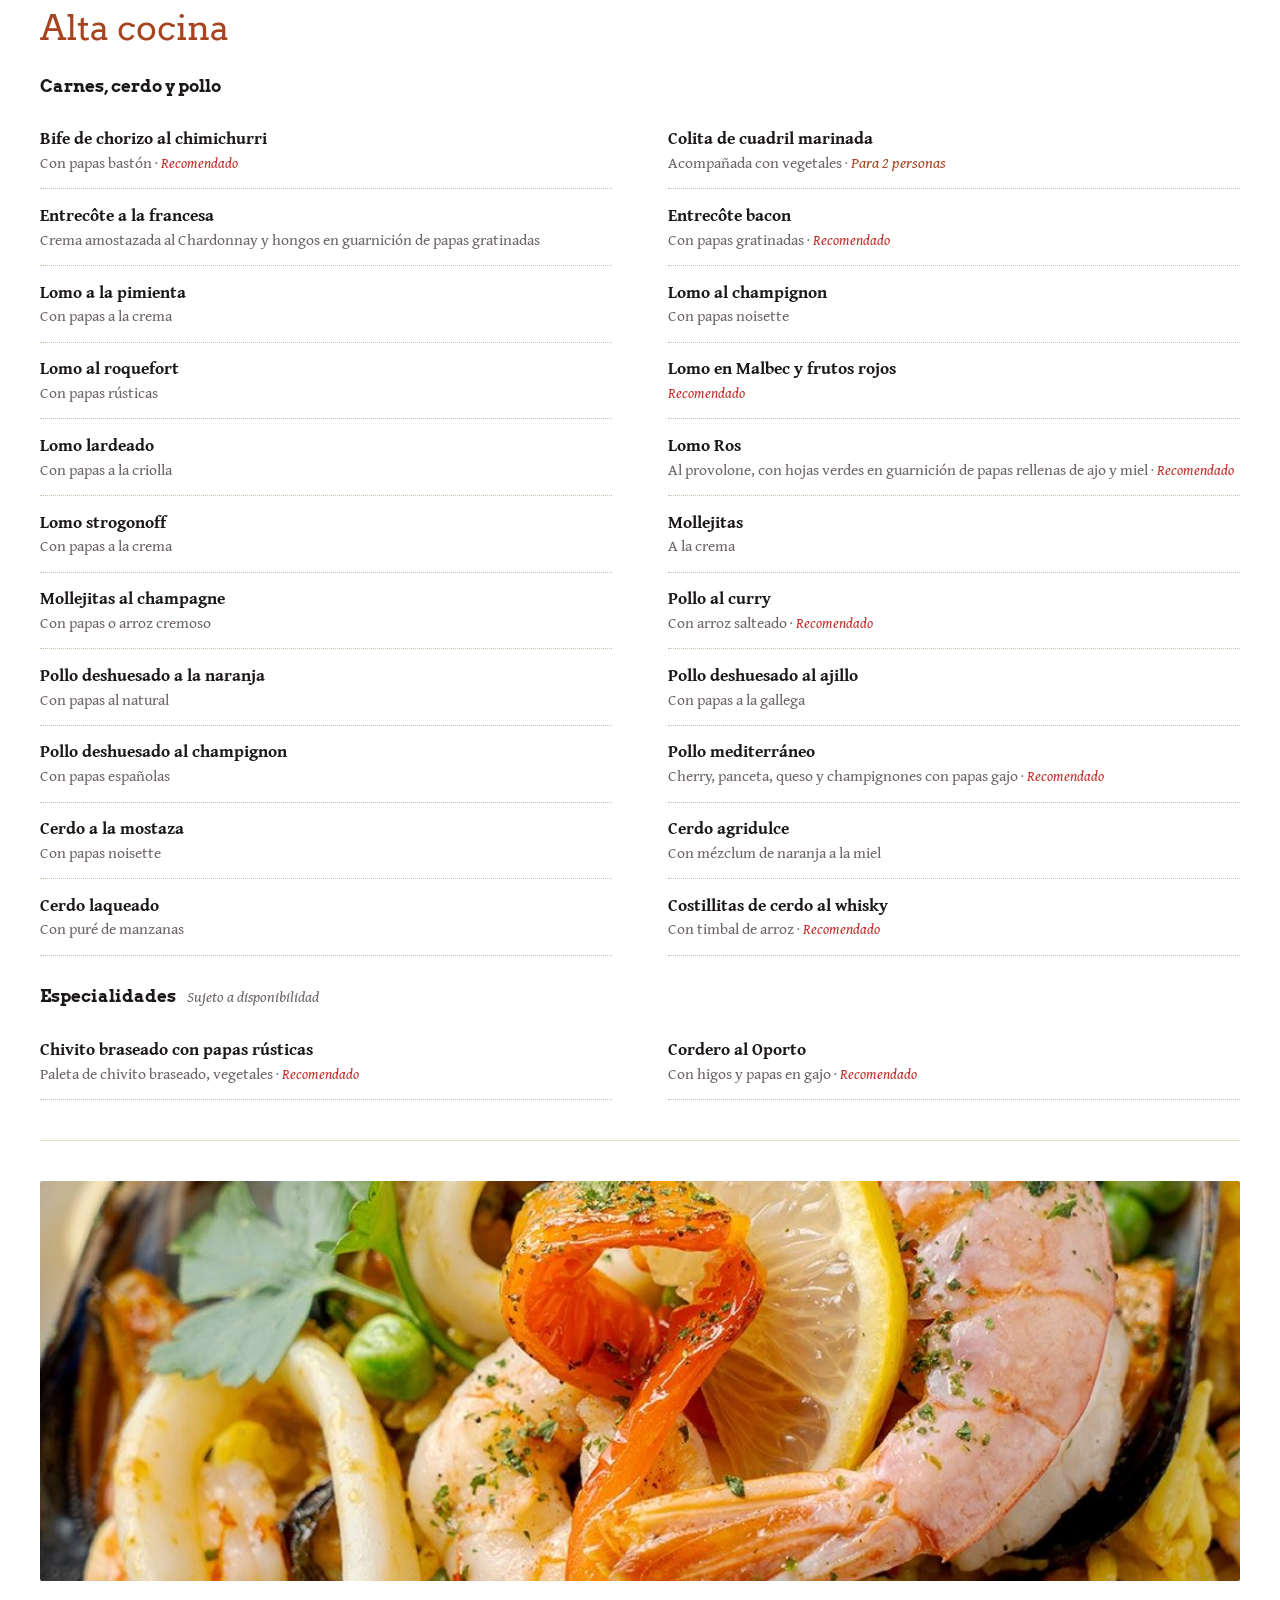
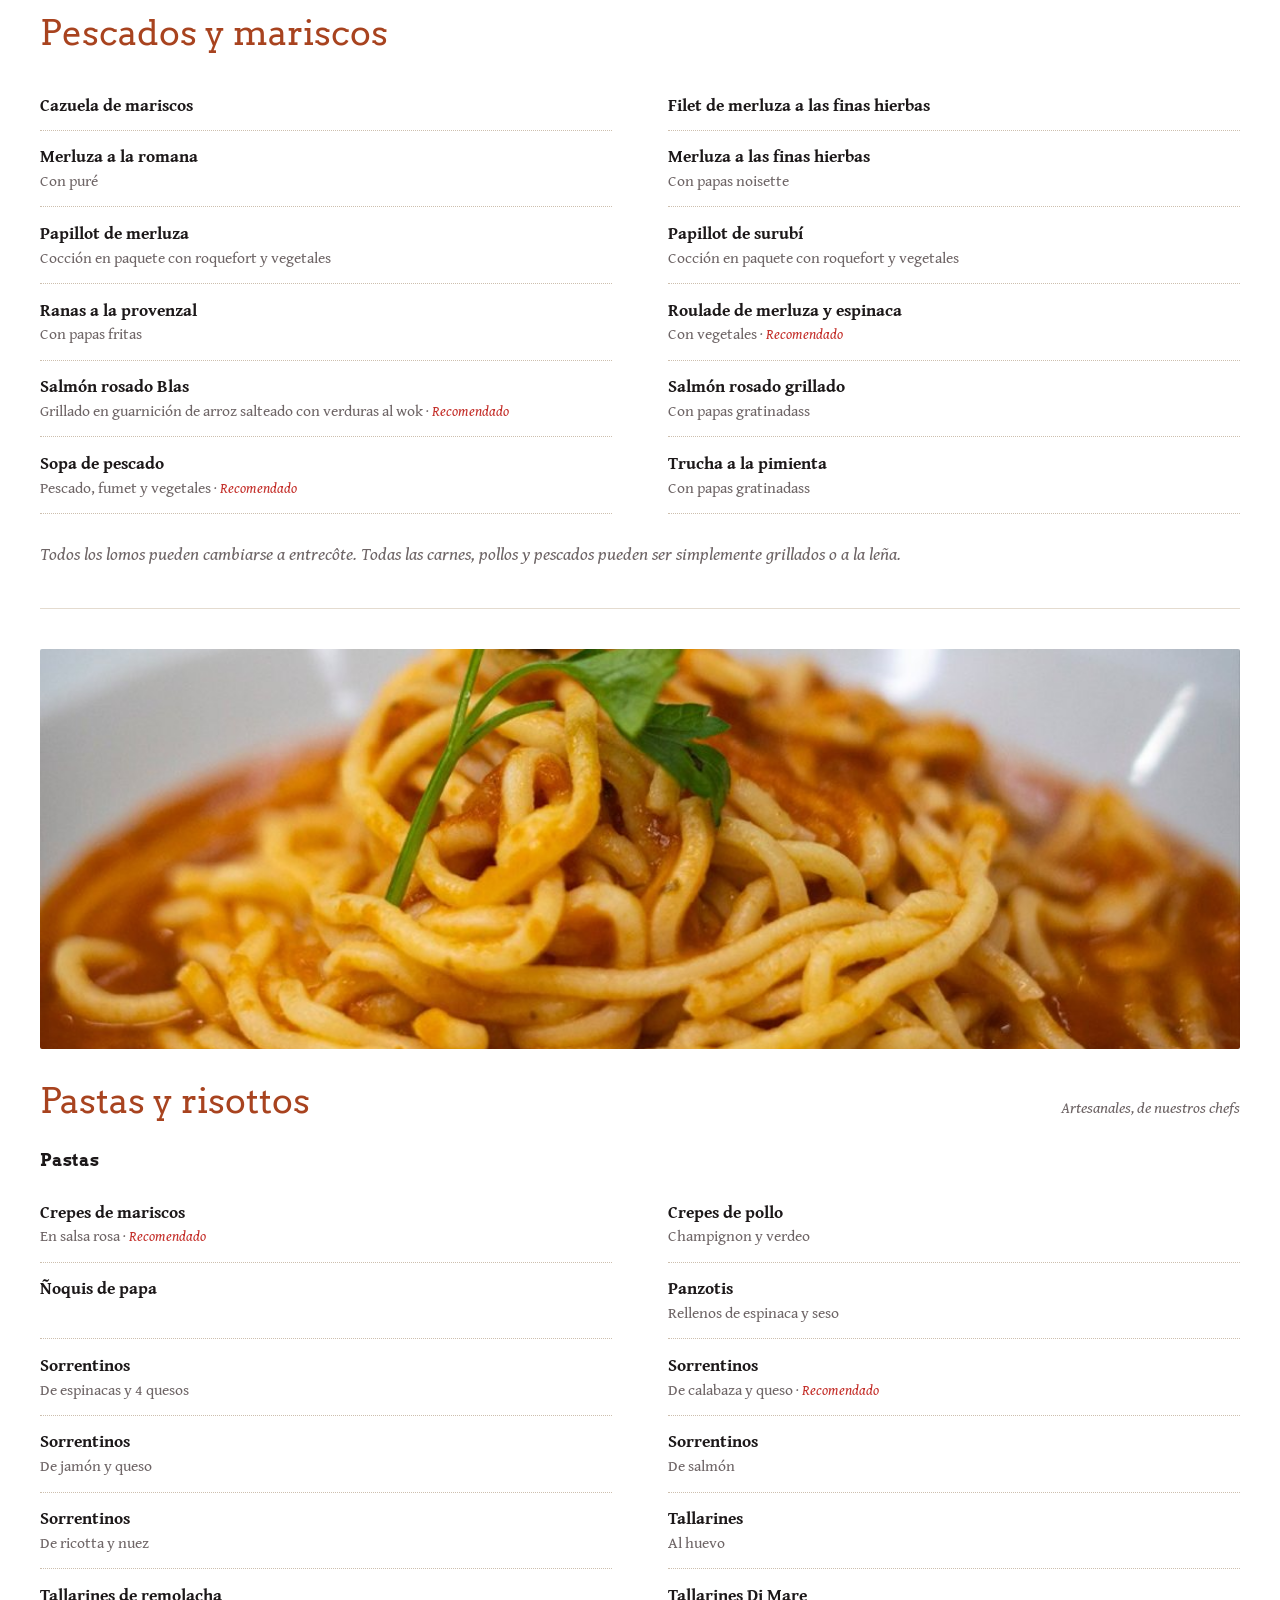
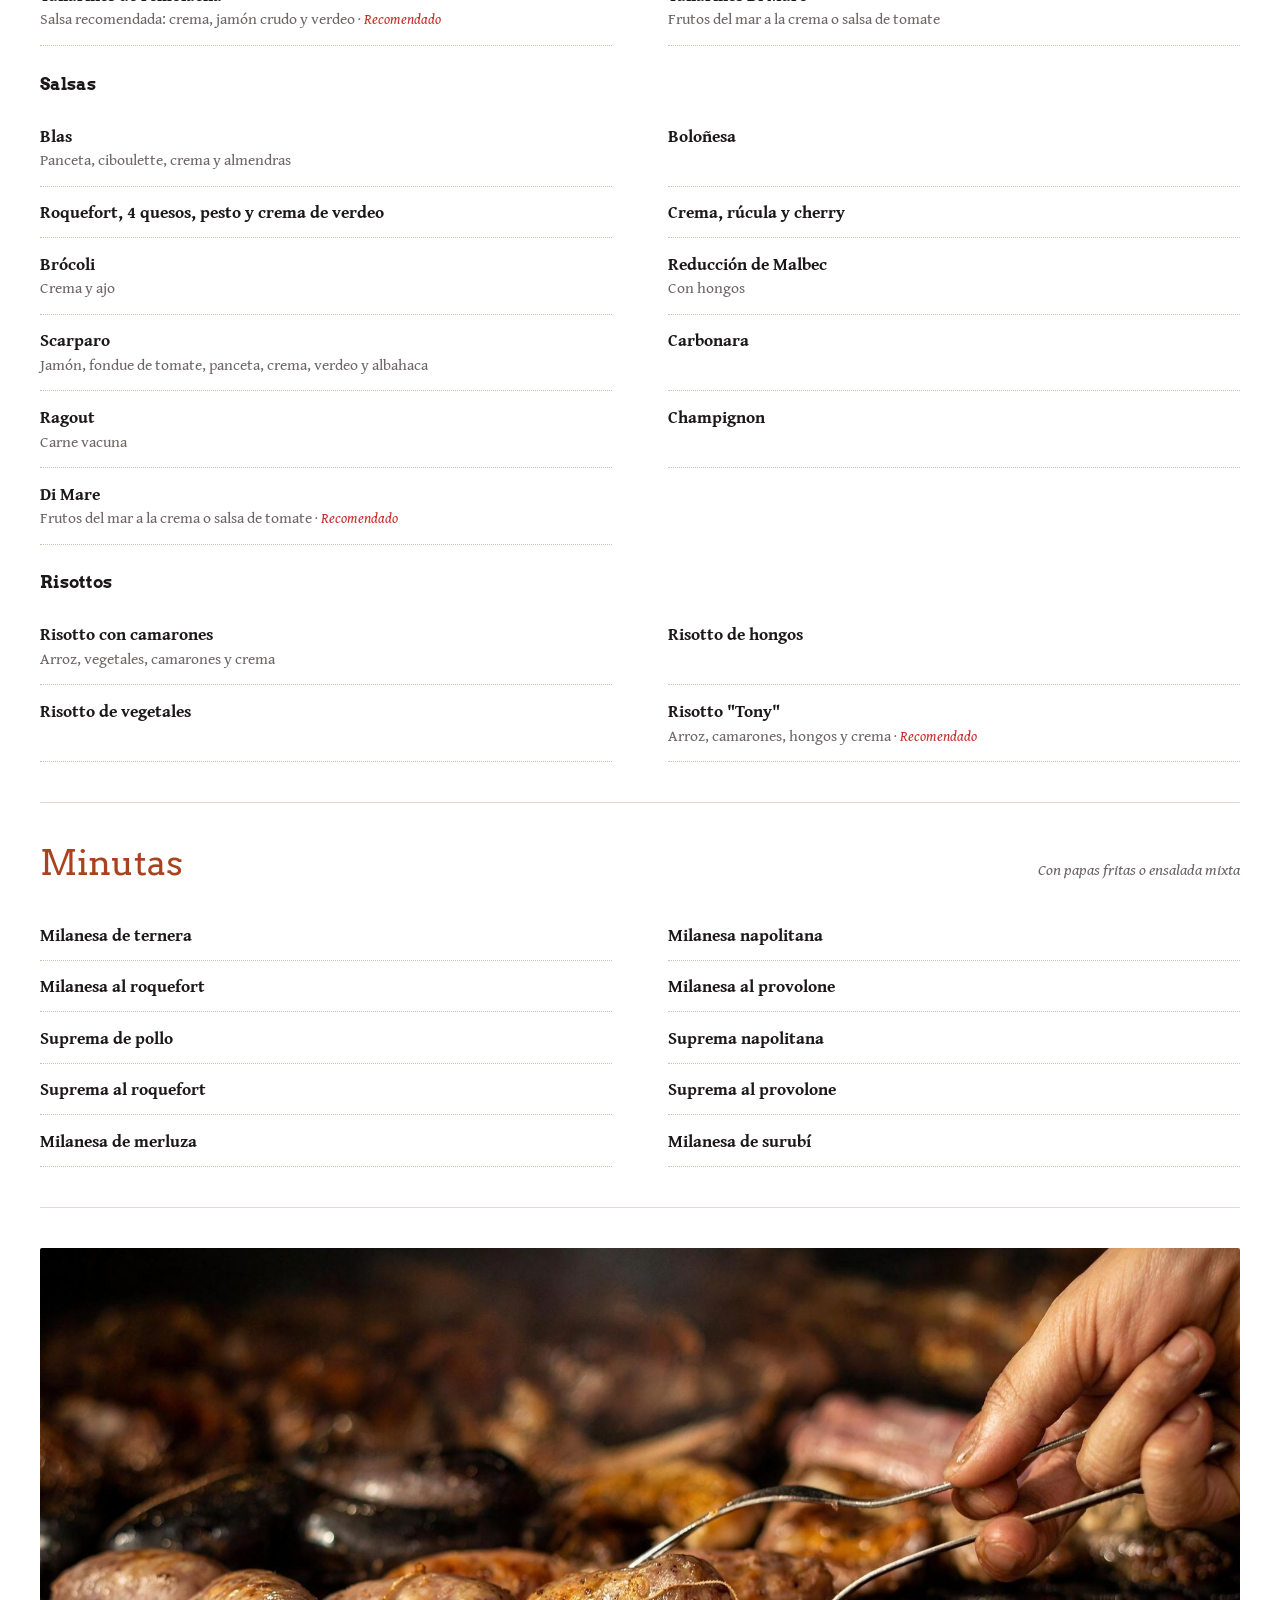
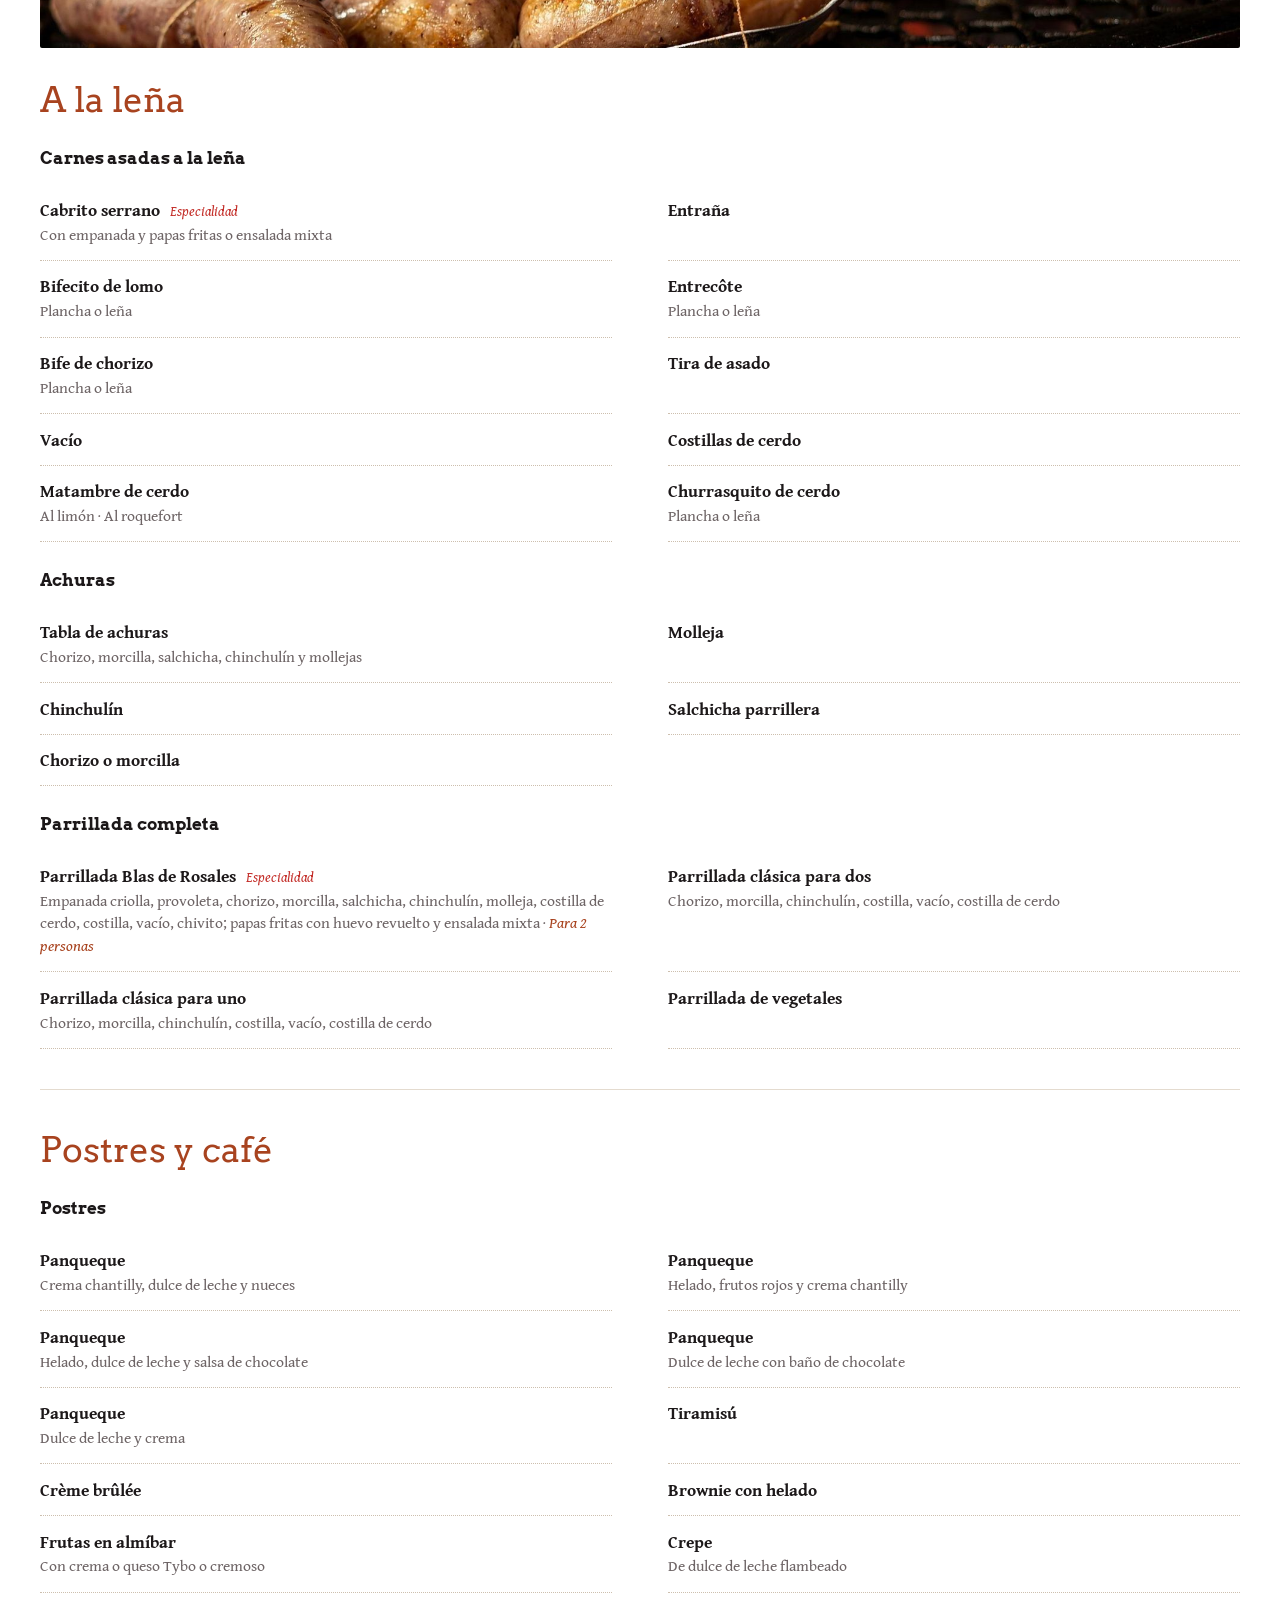
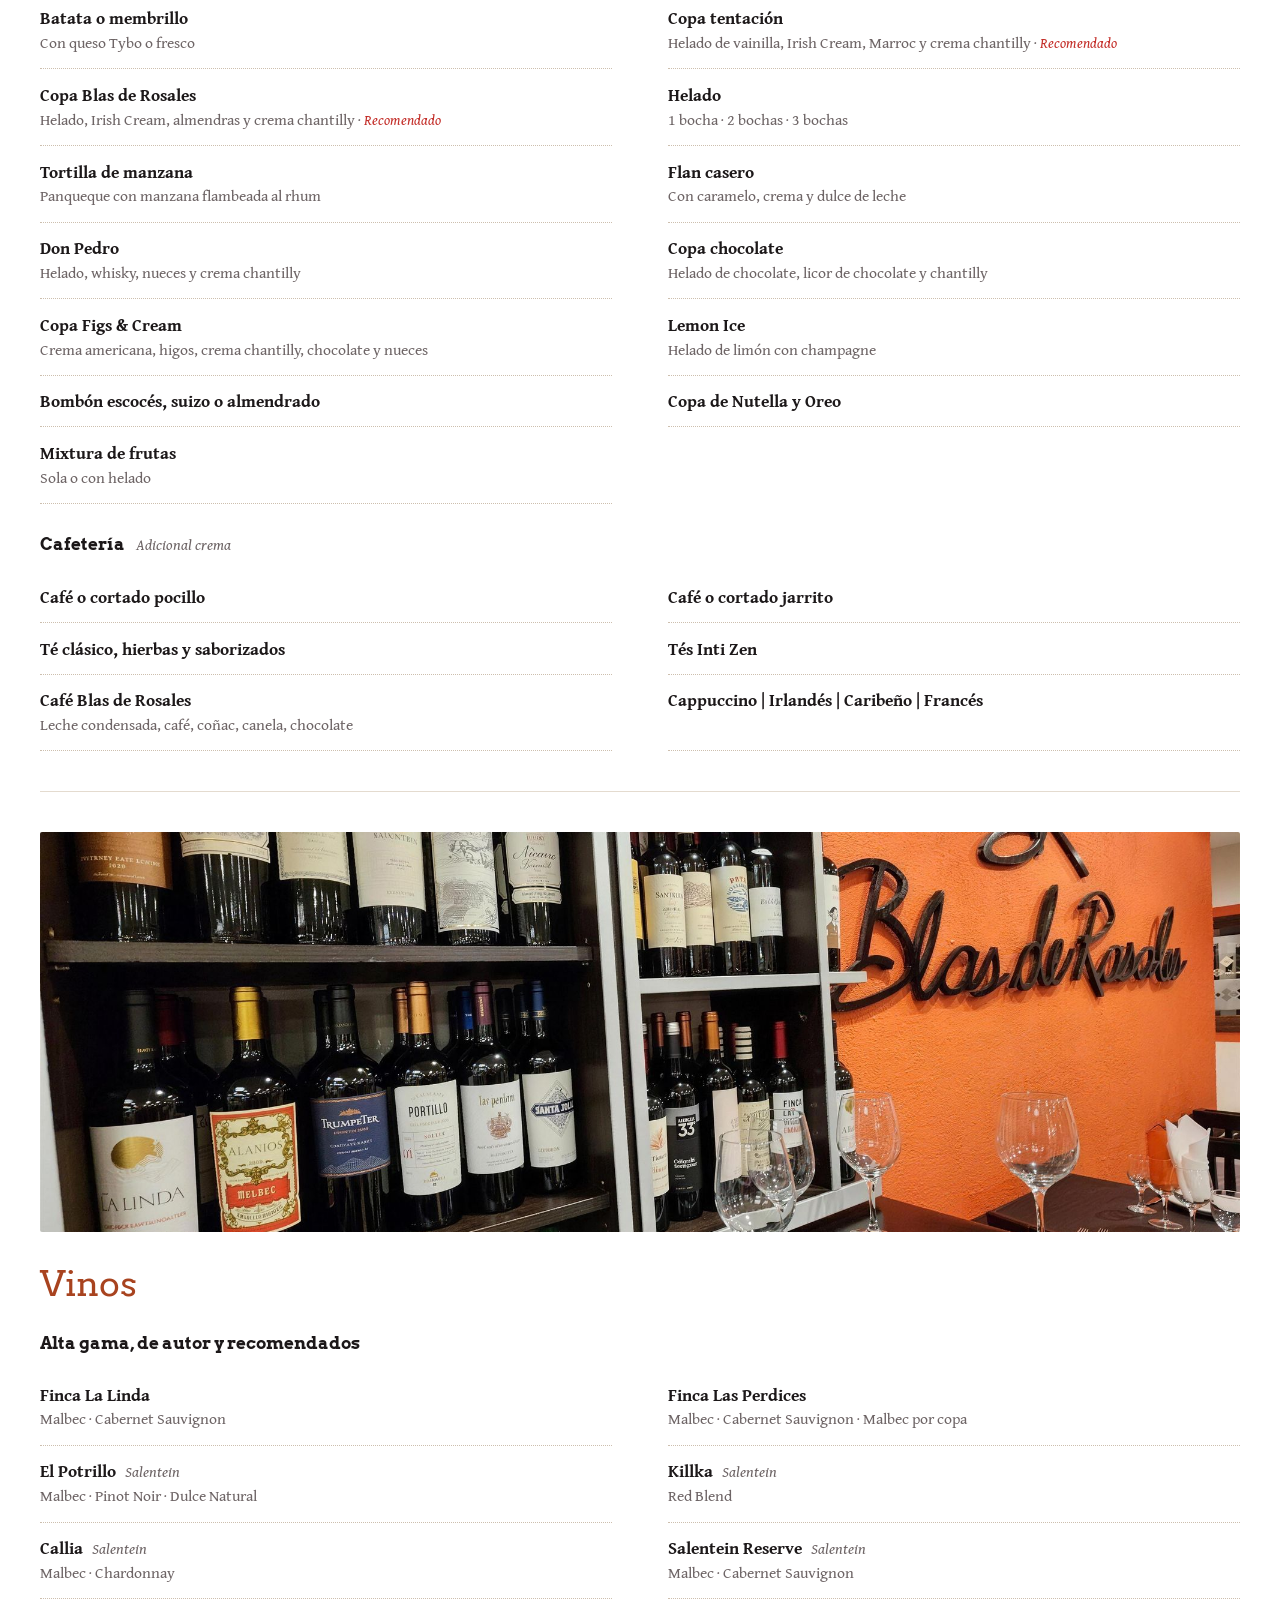
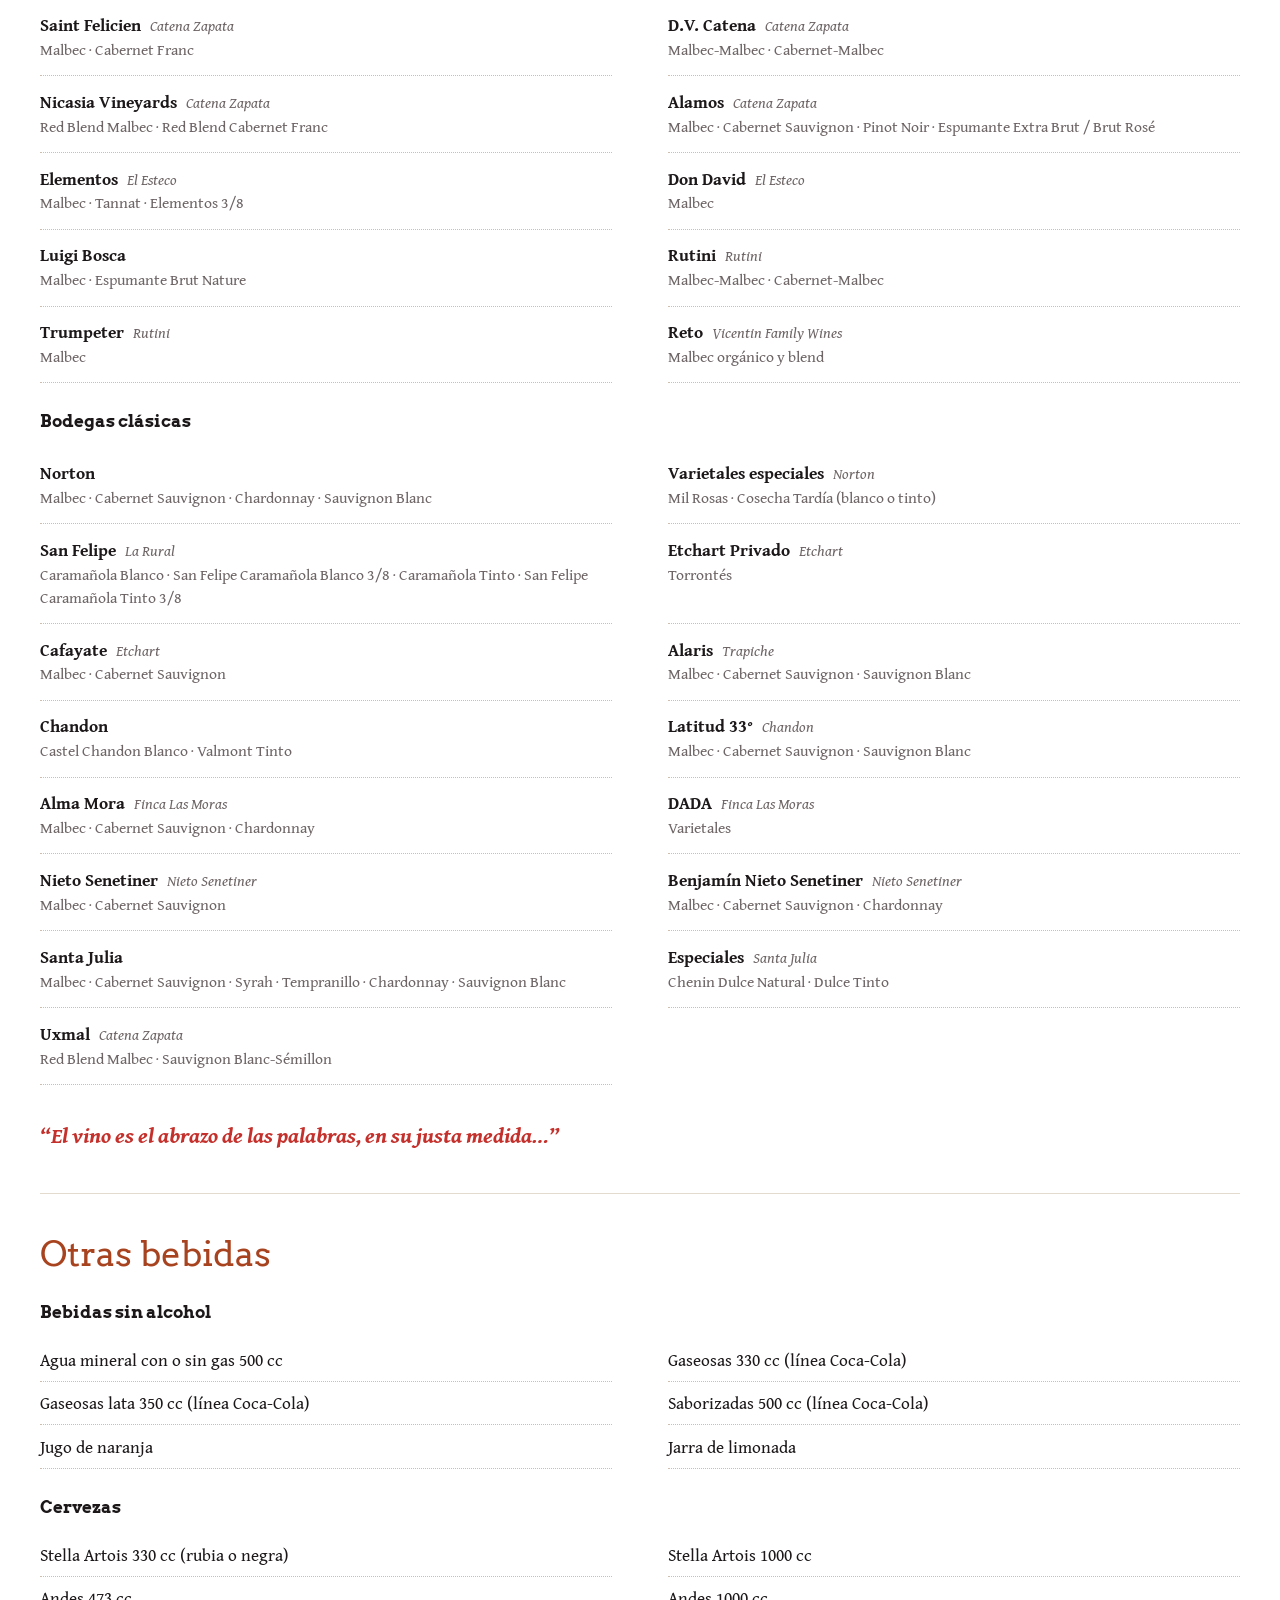
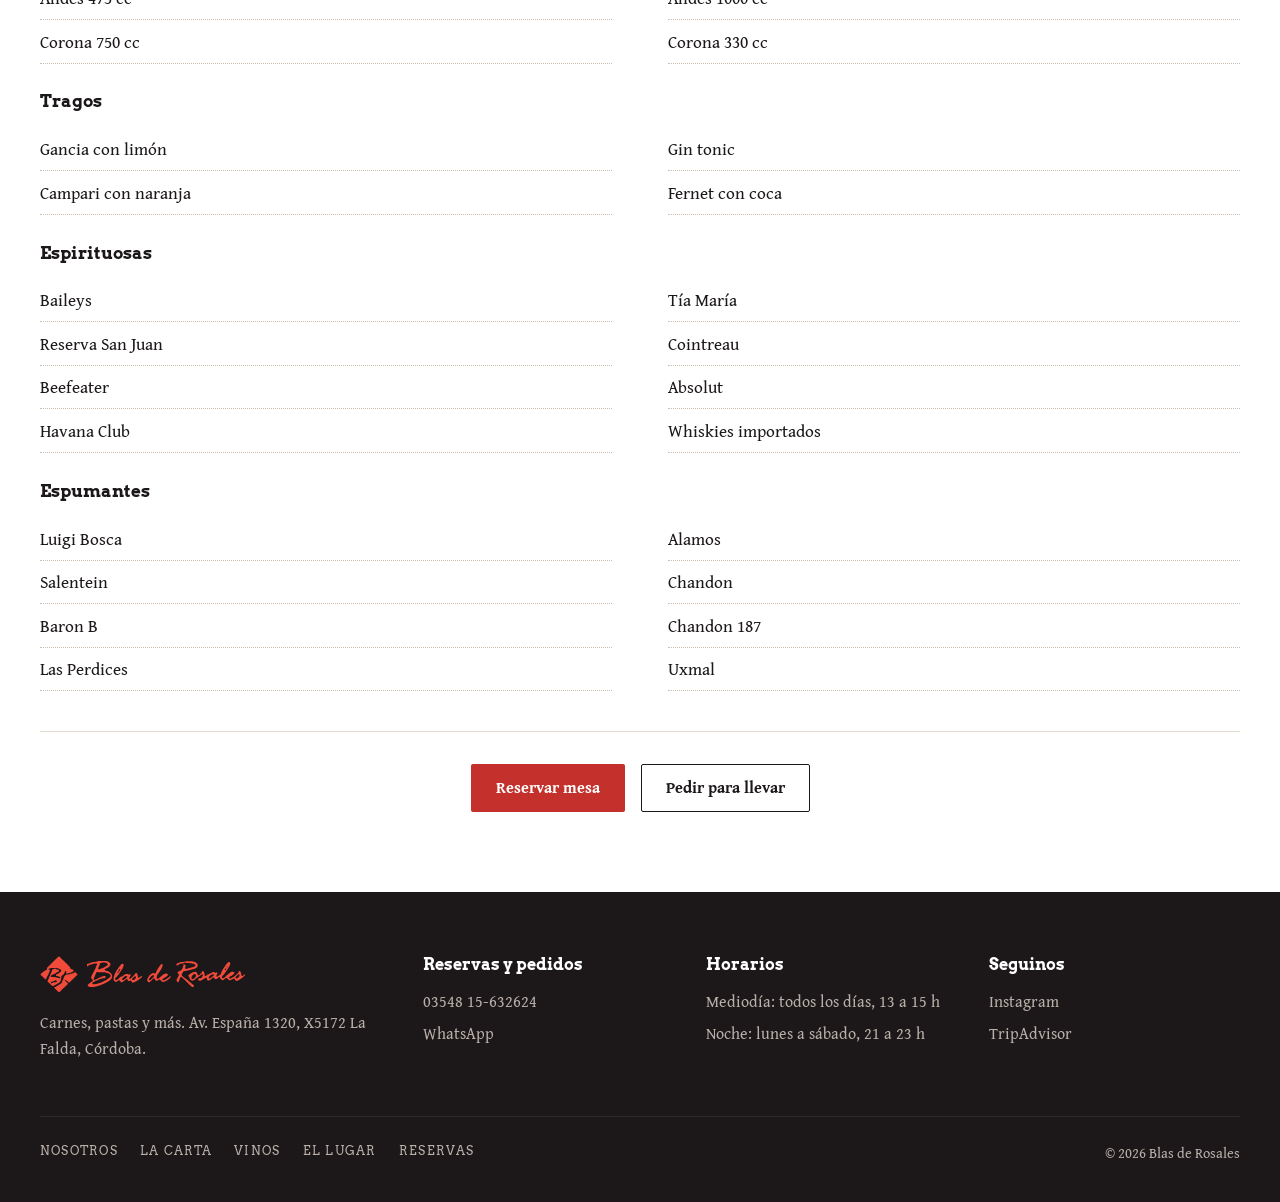
==== commit 0065435b: "Versión en los enlaces a CSS y JS para que el celular no use el estilo viejo Co-Authored-By: Claude " ====
--- a/carta.html
+++ b/carta.html
@@ -13,7 +13,7 @@
   <link rel="preconnect" href="https://fonts.googleapis.com">
   <link rel="preconnect" href="https://fonts.gstatic.com" crossorigin>
   <link href="https://fonts.googleapis.com/css2?family=Arvo:wght@400;700&family=Gentium+Book+Plus:ital,wght@0,400;0,700;1,400;1,700&display=swap" rel="stylesheet">
-  <link rel="stylesheet" href="css/estilos.css">
+  <link rel="stylesheet" href="css/estilos.css?v=202609252003">
 </head>
 <body>
 
@@ -116,6 +116,6 @@
     <a class="btn btn--primario" href="https://wa.me/5493548632624?text=Hola!%20Quiero%20reservar%20una%20mesa" target="_blank" rel="noopener">Reservar por WhatsApp</a>
   </div>
 
-  <script src="js/sitio.js" defer></script>
+  <script src="js/sitio.js?v=202609252003" defer></script>
 </body>
 </html>
--- a/css/estilos.css
+++ b/css/estilos.css
@@ -1,4 +1,4 @@
-/* Blas de Rosales — estructura de partida: SteakBreak; identidad: la pared del salón */
+/* Blas de Rosales — estructura de partida: SteakBreak; portada: el mantel */
 
 :root {
   --tinta: #1c1819;
@@ -10,7 +10,6 @@
   --rojo: #c4302b;          /* botones y acentos sobre claro */
   --rojo-oscuro: #9f2420;
   --rojo-marca: #f04a3a;    /* el del logo, sólo sobre oscuro */
-  --pared: #cc5a27;         /* la pared naranja del salón */
   --terracota: #a8431f;
 
   --f-titulos: "Arvo", Georgia, serif;
@@ -106,7 +105,7 @@
 
 .marca { display: flex; align-items: center; gap: .55rem; color: var(--rojo-marca); text-decoration: none; transition: opacity .25s; }
 .marca__rombo { width: 38px; aspect-ratio: 632 / 606; fill: currentColor; }
-.marca__nombre { width: 158px; aspect-ratio: 2554 / 431; fill: currentColor; }
+.marca__nombre { width: 158px; aspect-ratio: 2543 / 421; fill: currentColor; }
 
 .navegacion { display: flex; align-items: center; gap: 2rem; }
 .navegacion ul { display: flex; gap: 1.6rem; list-style: none; margin: 0; padding: 0; }
@@ -127,7 +126,7 @@
 .con-portada .cabecera:not(.is-solida) { background: transparent; color: var(--tinta); }
 .con-portada .cabecera:not(.is-solida) .marca { opacity: 0; pointer-events: none; }
 .con-portada .cabecera:not(.is-solida) .btn--cabecera { background: transparent; border-color: var(--tinta); color: var(--tinta); }
-.con-portada .cabecera:not(.is-solida) .btn--cabecera { visibility: hidden; }
+.con-portada .cabecera:not(.is-solida) .btn--cabecera { display: none; }
 
 .cabecera__menu {
   display: none;
@@ -174,69 +173,18 @@
   .cabecera.is-menu .marca { opacity: 1 !important; }
 }
 
-/* ---------- Portada ---------- */
-.portada {
-  position: relative;
-  isolation: isolate;
-  min-height: max(640px, min(100svh, 860px));
-  display: grid;
-  grid-template-rows: 1fr auto;
-  background: var(--pared);
-  color: var(--tinta);
-  overflow: hidden;
-}
-/* textura de revoque: se nota de cerca, no es un filtro */
-.portada::before {
-  content: "";
-  position: absolute;
-  inset: 0;
-  z-index: -1;
-  opacity: .28;
-  mix-blend-mode: multiply;
-  background-image: url("data:image/svg+xml,%3Csvg xmlns='http://www.w3.org/2000/svg' width='520' height='520'%3E%3Cfilter id='r'%3E%3CfeTurbulence type='fractalNoise' baseFrequency='.7' numOctaves='3' stitchTiles='stitch'/%3E%3CfeDiffuseLighting lighting-color='%23fff' surfaceScale='2.2'%3E%3CfeDistantLight azimuth='235' elevation='55'/%3E%3C/feDiffuseLighting%3E%3C/filter%3E%3Crect width='100%25' height='100%25' filter='url(%23r)'/%3E%3C/svg%3E");
-}
-.portada__contenido { align-self: center; padding: calc(var(--alto-cabecera) + 2rem) 0 2rem; }
-.portada__antetitulo {
-  font-family: var(--f-titulos);
-  font-size: .82rem;
-  letter-spacing: .16em;
-  text-transform: uppercase;
-  margin-bottom: clamp(1.5rem, 4vh, 2.5rem);
-}
-.portada__antetitulo span { margin: 0 .35em; }
-.portada__marca { margin: 0; display: flex; flex-direction: column; align-items: flex-start; animation: aparecer .6s ease-out both; }
-.portada__rombo { height: clamp(96px, 17vh, 180px); aspect-ratio: 632 / 606; fill: var(--tinta); }
-.portada__nombre {
-  width: clamp(300px, 60vw, 900px);
-  aspect-ratio: 2554 / 431;
-  fill: var(--tinta);
-  margin: clamp(.8rem, 2vh, 1.4rem) 0 0 clamp(1rem, 7vw, 110px);
-}
-.portada__lema {
-  font-family: var(--f-titulos);
-  font-size: 1.06rem;
-  letter-spacing: .2em;
-  text-transform: uppercase;
-  margin: 1.75rem 0 0 clamp(1rem, 7vw, 110px);
-}
-.portada__acciones { display: flex; flex-wrap: wrap; align-items: center; gap: 1rem 1.25rem; margin-top: 2.5rem; }
-.portada__acciones .enlace { margin-left: .5rem; }
-.portada__pie {
-  display: flex;
-  justify-content: space-between;
-  align-items: flex-end;
-  gap: 1rem;
-  padding-bottom: 2rem;
-  font-family: var(--f-titulos);
-  font-size: .8rem;
-  letter-spacing: .12em;
-  text-transform: uppercase;
-}
-.portada__pie p { margin: 0; }
-.portada__pie span { margin: 0 .35em; }
-.portada__pie ul { display: flex; gap: 1.5rem; list-style: none; margin: 0; padding: 0; }
-.portada__pie a { text-decoration: none; }
-.portada__pie a:hover { text-decoration: underline; text-underline-offset: .3em; }
+/* ---------- Portada: el mantel ---------- */
+.portada { background: var(--crema); color: var(--tinta); min-height: max(640px, min(100svh, 860px)); display: grid; align-items: center; }
+.portada__grilla { display: grid; grid-template-columns: 1fr 1fr; gap: clamp(2rem, 6vw, 5rem); align-items: center; padding: calc(var(--alto-cabecera) + 2rem) 0 3rem; }
+.portada__marca { margin: 0; display: flex; flex-direction: column; align-items: flex-start; color: var(--rojo); animation: aparecer .6s ease-out both; }
+.portada__rombo { width: clamp(64px, 7vw, 90px); aspect-ratio: 632 / 606; fill: currentColor; margin-bottom: 1.1rem; }
+.portada__nombre { width: min(100%, 620px); aspect-ratio: 2543 / 421; fill: currentColor; }
+.portada__lema { margin: 1.4rem 0 0; font-family: var(--f-titulos); font-size: 1rem; letter-spacing: .2em; text-transform: uppercase; color: var(--gris); }
+.portada__bajada { margin: 1.6rem 0 0; font-size: 1.15rem; max-width: 38ch; color: var(--texto); }
+.portada__acciones { display: flex; flex-wrap: wrap; align-items: center; gap: 1rem 1.25rem; margin-top: 2.2rem; }
+.portada__foto { margin: 1rem 0 0; align-self: start; justify-self: end; position: relative; width: min(100%, 560px); }
+.portada__foto::before { content: ""; position: absolute; inset: 24px -24px -24px 24px; background: #efe6d9; border-radius: var(--radio); }
+.portada__foto img { position: relative; width: 100%; aspect-ratio: 4 / 5; object-fit: cover; object-position: 45% center; border-radius: var(--radio); }
 @keyframes aparecer { from { opacity: 0; } to { opacity: 1; } }
 @media (prefers-reduced-motion: reduce) { .portada__marca { animation: none; } }
 
@@ -317,17 +265,30 @@
 .reservas h2 { color: #fff; font-size: clamp(2rem, 3.2vw, 2.75rem); margin-bottom: .6rem; }
 .reservas__encabezado p { color: #fbe3df; margin: 0; max-width: 36ch; }
 .reserva { display: grid; grid-template-columns: repeat(3, 1fr) auto; gap: .75rem; align-items: end; }
-.campo { display: grid; gap: .35rem; }
+.campo { display: grid; gap: .35rem; min-width: 0; }
 .campo span { font-size: .8rem; font-family: var(--f-titulos); letter-spacing: .08em; text-transform: uppercase; color: #fbe3df; }
 .campo input, .campo select {
+  display: block;
   width: 100%;
+  min-width: 0;
+  max-width: 100%;
   min-height: 3rem;
+  margin: 0;
   padding: .6rem .8rem;
   border: 0;
   border-radius: var(--radio);
   background: #fff;
   color: var(--tinta);
   font: 1rem var(--f-texto);
+  line-height: 1.8rem;
+  -webkit-appearance: none;
+  appearance: none;
+}
+/* Safari en iPhone le da ancho propio al campo de fecha: se anula para que no pise al de al lado */
+.campo input[type="date"]::-webkit-date-and-time-value { text-align: left; margin: 0; }
+.campo select {
+  padding-right: 2.2rem;
+  background: #fff url("data:image/svg+xml,%3Csvg xmlns='http://www.w3.org/2000/svg' width='12' height='8' viewBox='0 0 12 8'%3E%3Cpath d='M1 1l5 5 5-5' fill='none' stroke='%231c1819' stroke-width='1.6'/%3E%3C/svg%3E") no-repeat right .9rem center;
 }
 .reservas :focus-visible { outline-color: #fff; }
 .reserva__aviso { grid-column: 1 / -1; margin: 0; min-height: 1.4em; font-size: .95rem; }
@@ -454,24 +415,21 @@
 @media (max-width: 960px) {
   .reservas__fila { grid-template-columns: 1fr; }
   .reserva { grid-template-columns: 1fr 1fr; }
-  .reserva .btn { grid-column: 1 / -1; }
+  .reserva .campo:first-child, .reserva .btn { grid-column: 1 / -1; }
   .pie__grilla { grid-template-columns: 1fr 1fr; }
   .contacto__grilla { grid-template-columns: 1fr; }
 }
 @media (max-width: 720px) {
   body { font-size: 1.06rem; }
-  .portada { min-height: 100svh; }
-  .portada__contenido { padding: calc(var(--alto-cabecera) + 1.5rem) 0 1.5rem; text-align: center; }
-  .portada__antetitulo { font-size: .7rem; letter-spacing: .14em; line-height: 1.8; }
+  .portada__grilla { grid-template-columns: 1fr; text-align: center; padding-top: calc(var(--alto-cabecera) + 1rem); }
   .portada__marca { align-items: center; }
-  .portada__rombo { height: 88px; }
-  .portada__nombre { width: 100%; margin: .9rem 0 0; }
-  .portada__lema { margin: 1.2rem 0 0; font-size: .78rem; letter-spacing: .16em; }
+  .portada__lema { font-size: .8rem; letter-spacing: .16em; }
+  .portada__bajada { margin-inline: auto; font-size: 1.05rem; }
   .portada__acciones { flex-direction: column; align-items: stretch; margin-top: 2rem; gap: .75rem; }
   .portada__acciones .btn { min-height: 3.25rem; }
-  .portada__acciones .enlace { margin: .4rem 0 0; }
-  .portada__pie { justify-content: center; text-align: center; font-size: .8rem; letter-spacing: .06em; text-transform: none; font-family: var(--f-texto); }
-  .portada__pie ul { display: none; }
+  .portada__foto { justify-self: stretch; width: auto; margin: 0 16px 16px 0; }
+  .portada__foto::before { inset: 16px -16px -16px 16px; }
+  .portada__foto img { aspect-ratio: 4 / 3; }
   .pared img { height: 52vh; }
   .seccion__cabeza, .bienvenida__grilla, .especialidad__grilla { grid-template-columns: 1fr; }
   .categorias__grilla { grid-template-columns: 1fr; }
@@ -486,7 +444,7 @@
   .pie__grilla { grid-template-columns: 1fr; }
   .carta__foto img { aspect-ratio: 16 / 7; }
 }
-@media (max-width: 420px) {
+@media (max-width: 340px) {
   .reserva { grid-template-columns: 1fr; }
 }
 @media (prefers-reduced-motion: reduce) {
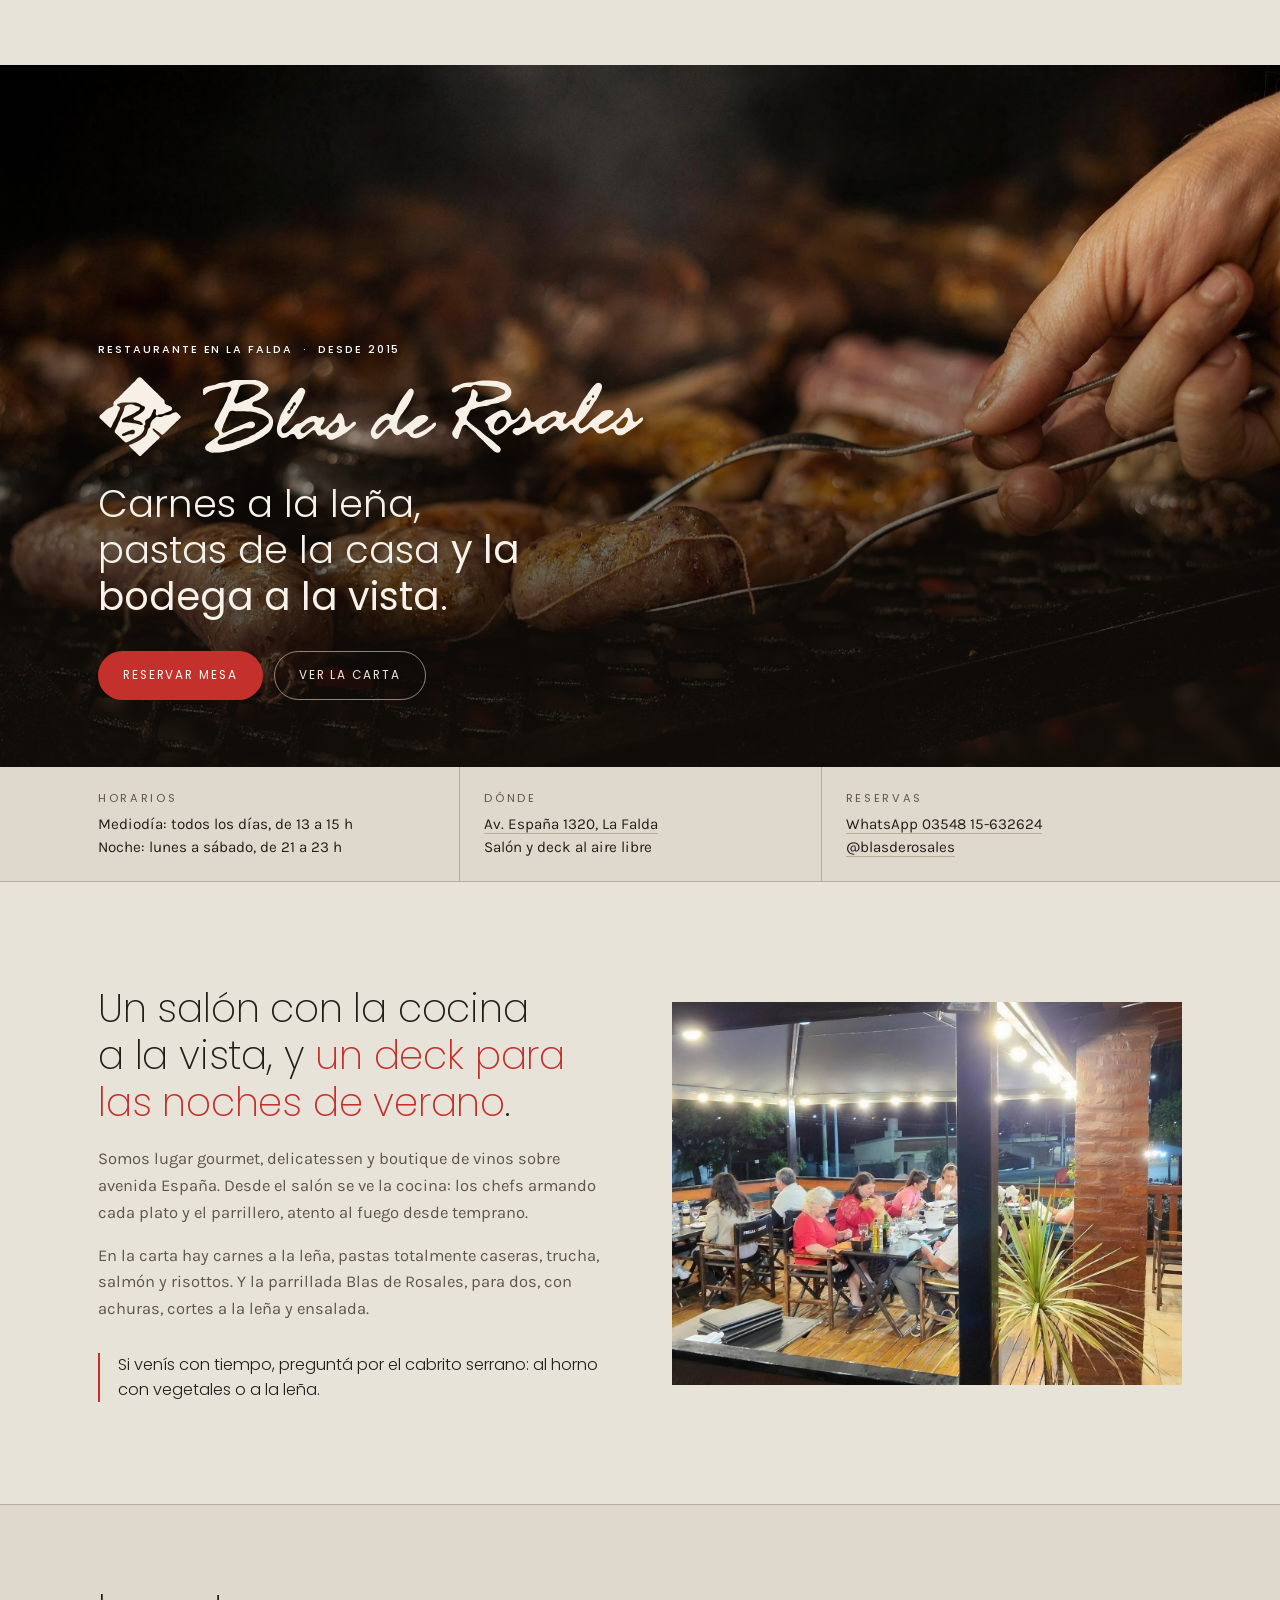
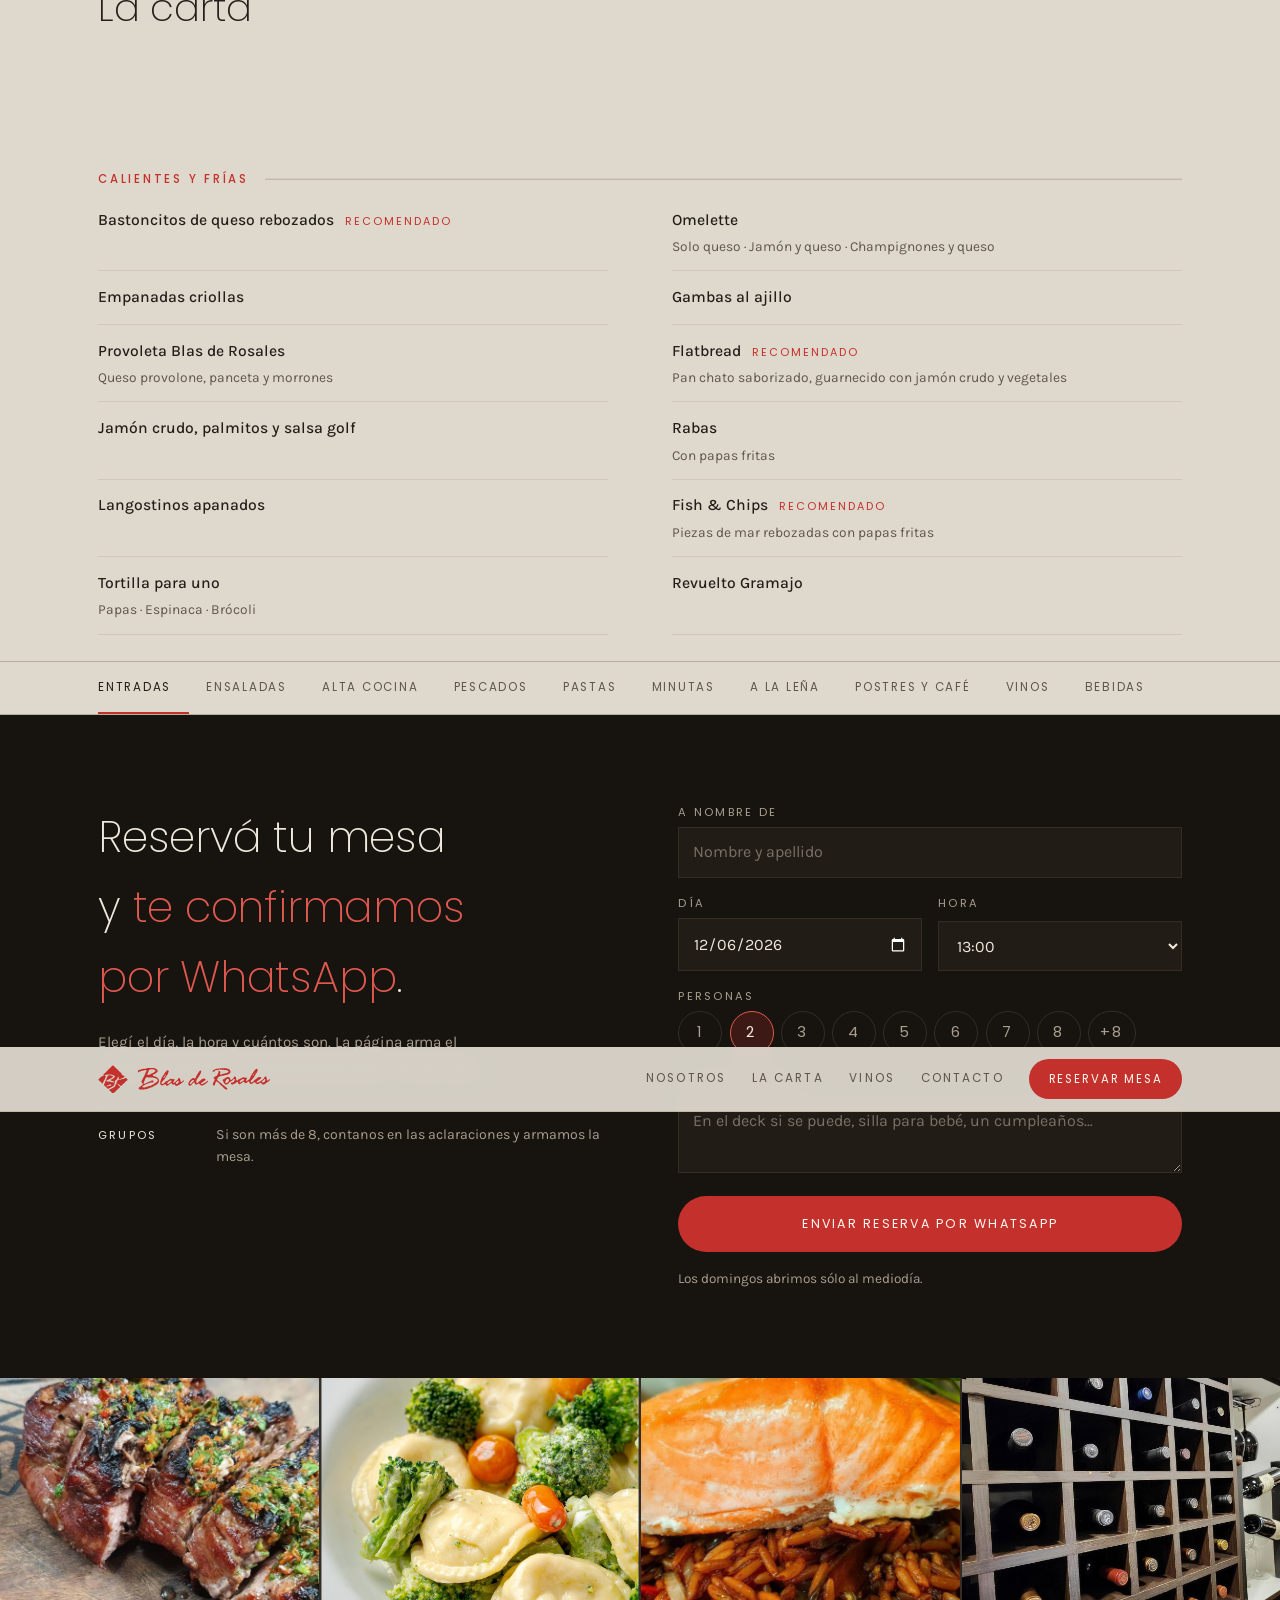
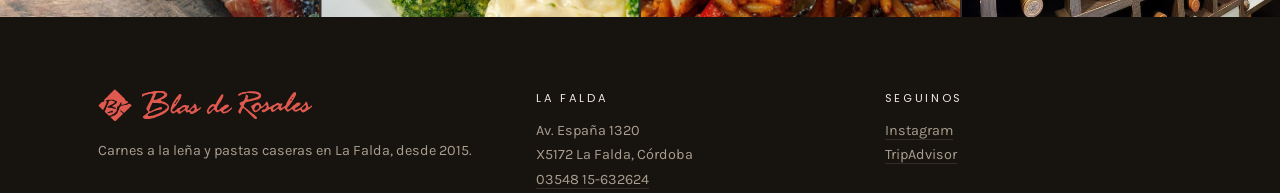
==== commit e1602fc0: "La versión Milveintiuno pasa a ser la home version-mil.html queda como index.html (la genera scripts" ====
--- a/carta.html
+++ b/carta.html
@@ -2,120 +2,12 @@
 <html lang="es-AR">
 <head>
   <meta charset="utf-8">
-  <meta name="viewport" content="width=device-width, initial-scale=1">
-  <title>La carta · Blas de Rosales · La Falda</title>
-  <meta name="description" content="La carta de Blas de Rosales: entradas, alta cocina, pescados, pastas artesanales, carnes a la leña, postres y vinos. La Falda, Córdoba.">
-  <meta property="og:title" content="Blas de Rosales · La Falda">
-  <meta property="og:description" content="Carnes a la leña, pastas artesanales y boutique de vinos en Av. España 1320, La Falda.">
-  <meta property="og:image" content="img/salon-marca.jpg">
-  <link rel="icon" href="img/icono.svg" type="image/svg+xml">
-  <link rel="icon" href="img/icono.png" sizes="192x192">
-  <link rel="preconnect" href="https://fonts.googleapis.com">
-  <link rel="preconnect" href="https://fonts.gstatic.com" crossorigin>
-  <link href="https://fonts.googleapis.com/css2?family=Arvo:wght@400;700&family=Gentium+Book+Plus:ital,wght@0,400;0,700;1,400;1,700&display=swap" rel="stylesheet">
-  <link rel="stylesheet" href="css/estilos.css?v=202609252003">
+  <title>La carta · Blas de Rosales</title>
+  <meta name="robots" content="noindex">
+  <link rel="canonical" href="index.html#carta">
+  <meta http-equiv="refresh" content="0; url=index.html#carta">
 </head>
 <body>
-
-  <a class="saltar" href="#contenido">Saltar al contenido</a>
-
-  <header class="cabecera" data-cabecera>
-    <div class="envoltura cabecera__fila">
-      <a class="marca" href="index.html" aria-label="Blas de Rosales, inicio">
-        <svg class="marca__rombo" aria-hidden="true"><use href="img/logo/marca.svg#rombo"/></svg>
-        <svg class="marca__nombre" aria-hidden="true"><use href="img/logo/marca.svg#nombre"/></svg>
-      </a>
-      <button class="cabecera__menu" type="button" aria-expanded="false" aria-controls="navegacion" data-menu>
-        <span class="cabecera__menu-barras" aria-hidden="true"></span>
-        Menú
-      </button>
-      <nav id="navegacion" class="navegacion" aria-label="Secciones">
-        <ul>
-          <li><a href="index.html#bienvenida">Nosotros</a></li>
-          <li><a href="carta.html" aria-current="page">La carta</a></li>
-          <li><a href="#vinos">Vinos</a></li>
-          <li><a href="index.html#lugar">El lugar</a></li>
-          <li><a href="index.html#contacto">Contacto</a></li>
-        </ul>
-        <a class="btn btn--cabecera" href="index.html#reservas">Reservar mesa</a>
-      </nav>
-    </div>
-  </header>
-
-  <main id="contenido">
-    <section class="cabecera-pagina">
-      <img src="img/salon-bodega.jpg" alt="">
-      <div class="envoltura">
-        <p class="miga"><a href="index.html">Inicio</a> / La carta</p>
-        <h1>La carta</h1>
-      </div>
-    </section>
-
-    <nav class="indice" aria-label="Secciones de la carta">
-      <div class="envoltura"><ul><li><a href="#entradas">Entradas</a></li><li><a href="#ensaladas">Ensaladas y guarniciones</a></li><li><a href="#alta-cocina">Alta cocina</a></li><li><a href="#pescados">Pescados y mariscos</a></li><li><a href="#pastas">Pastas y risottos</a></li><li><a href="#minutas">Minutas</a></li><li><a href="#lena">A la leña</a></li><li><a href="#postres">Postres y café</a></li><li><a href="#vinos">Vinos</a></li><li><a href="#bebidas">Otras bebidas</a></li></ul></div>
-    </nav>
-
-    <div class="envoltura carta">
-<section id="entradas" class="carta__seccion" aria-labelledby="t-entradas"><figure class="carta__foto"><img src="img/empanadas-pescado.jpg" alt="Empanadas y filet de merluza a la romana" loading="lazy"></figure><div class="carta__cabeza"><h2 id="t-entradas">Entradas</h2></div><h3 class="carta__subtitulo">Calientes y frías</h3><ul class="platos"><li class="plato"><p class="plato__nombre">Bastoncitos de queso rebozados</p><p class="plato__desc"><span class="plato__marca">Recomendado</span></p></li><li class="plato"><p class="plato__nombre">Omelette</p><p class="plato__desc">Solo queso · Jamón y queso · Champignones y queso</p></li><li class="plato"><p class="plato__nombre">Empanadas criollas</p></li><li class="plato"><p class="plato__nombre">Gambas al ajillo</p></li><li class="plato"><p class="plato__nombre">Provoleta Blas de Rosales</p><p class="plato__desc">Queso provolone, panceta y morrones</p></li><li class="plato"><p class="plato__nombre">Flatbread</p><p class="plato__desc">Pan chato saborizado, guarnecido con jamón crudo y vegetales · <span class="plato__marca">Recomendado</span></p></li><li class="plato"><p class="plato__nombre">Jamón crudo, palmitos y salsa golf</p></li><li class="plato"><p class="plato__nombre">Rabas</p><p class="plato__desc">Con papas fritas</p></li><li class="plato"><p class="plato__nombre">Langostinos apanados</p></li><li class="plato"><p class="plato__nombre">Fish &amp; Chips</p><p class="plato__desc">Piezas de mar rebozadas con papas fritas · <span class="plato__marca">Recomendado</span></p></li><li class="plato"><p class="plato__nombre">Tortilla para uno</p><p class="plato__desc">Papas · Espinaca · Brócoli</p></li><li class="plato"><p class="plato__nombre">Revuelto Gramajo</p></li></ul></section>
-<section id="ensaladas" class="carta__seccion" aria-labelledby="t-ensaladas"><div class="carta__cabeza"><h2 id="t-ensaladas">Ensaladas y guarniciones</h2></div><h3 class="carta__subtitulo">Armala a tu gusto <span class="carta__subnota">Elegí hasta 4 ingredientes</span></h3><p class="carta__armala">Tomate · Cebolla · Apio · Lechuga · Papa · Achicoria · Zanahoria · Rúcula · Remolacha</p><p class="carta__extra">Adicionales con cargo: huevo duro, queso, atún, palmitos, tomates secos, champignon y palta.</p><h3 class="carta__subtitulo">Ensaladas especiales</h3><ul class="platos"><li class="plato"><p class="plato__nombre">Rúcula, parmesano y cherry</p></li><li class="plato"><p class="plato__nombre">Cantábrica</p><p class="plato__desc">Hojas verdes, tomates cherry, croutons, dados de queso y tiras de pollo · <span class="plato__marca">Recomendado</span></p></li><li class="plato"><p class="plato__nombre">Tibia de vegetales</p><p class="plato__desc">Grillados · <span class="plato__marca">Recomendado</span></p></li><li class="plato"><p class="plato__nombre">Hojas verdes, apio roquefort y crutones</p></li><li class="plato"><p class="plato__nombre">Salmón, hojas verdes, alcaparras y cherry</p><p class="plato__desc"><em>Sujeto a disponibilidad</em></p></li><li class="plato"><p class="plato__nombre">Papas perejil y morrones asados</p></li><li class="plato"><p class="plato__nombre">Crostinis</p><p class="plato__desc">Tostaditas con ajo, lechuga, tomate y huevo duro</p></li><li class="plato"><p class="plato__nombre">Ensalada del mar</p><p class="plato__desc">Rúcula, palmitos, kanikama y tomate</p></li></ul><h3 class="carta__subtitulo">Acompañamientos</h3><ul class="platos"><li class="plato"><p class="plato__nombre">Papas fritas</p><p class="plato__desc">Bastón · Española · Rejillas</p></li><li class="plato"><p class="plato__nombre">Papas fritas con huevos revueltos</p></li><li class="plato"><p class="plato__nombre">Papas al natural</p></li><li class="plato"><p class="plato__nombre">Papas a la crema</p></li><li class="plato"><p class="plato__nombre">Papas especiales</p><p class="plato__desc">Noisette · Bravas · Provenzal</p></li><li class="plato"><p class="plato__nombre">Puré</p><p class="plato__desc">Papas · Calabaza · Mixto</p></li><li class="plato"><p class="plato__nombre">Puré rústico</p><p class="plato__desc">Panceta y verdeo</p></li><li class="plato"><p class="plato__nombre">Puré de manzanas</p></li><li class="plato"><p class="plato__nombre">Timbal de arroz</p><p class="plato__desc">Arroz, verdeo y crema</p></li><li class="plato"><p class="plato__nombre">Espinacas a la crema</p></li><li class="plato"><p class="plato__nombre">Calabacines grillados</p><p class="plato__desc">Con manteca y azúcar negra</p></li><li class="plato"><p class="plato__nombre">Tomate a la italiana</p><p class="plato__desc">Grillados, gratinados con reggianito</p></li><li class="plato"><p class="plato__nombre">Papas rellenas Ros</p><p class="plato__desc">Con miel y ajo</p></li><li class="plato"><p class="plato__nombre">Papas Blas</p><p class="plato__desc">Rellenas con manteca, queso, panceta tostada y cebollines · <span class="plato__marca">Recomendado</span></p></li><li class="plato"><p class="plato__nombre">Huevos fritos</p></li><li class="plato"><p class="plato__nombre">Mézclum</p><p class="plato__desc">De vegetales, naranja y miel</p></li></ul></section>
-<section id="alta-cocina" class="carta__seccion" aria-labelledby="t-alta-cocina"><figure class="carta__foto"><img src="img/carne-papas.jpg" alt="Carne braseada con papas y vegetales" loading="lazy"></figure><div class="carta__cabeza"><h2 id="t-alta-cocina">Alta cocina</h2></div><h3 class="carta__subtitulo">Carnes, cerdo y pollo</h3><ul class="platos"><li class="plato"><p class="plato__nombre">Bife de chorizo al chimichurri</p><p class="plato__desc">Con papas bastón · <span class="plato__marca">Recomendado</span></p></li><li class="plato"><p class="plato__nombre">Colita de cuadril marinada</p><p class="plato__desc">Acompañada con vegetales · <em>Para 2 personas</em></p></li><li class="plato"><p class="plato__nombre">Entrecôte a la francesa</p><p class="plato__desc">Crema amostazada al Chardonnay y hongos en guarnición de papas gratinadas</p></li><li class="plato"><p class="plato__nombre">Entrecôte bacon</p><p class="plato__desc">Con papas gratinadas · <span class="plato__marca">Recomendado</span></p></li><li class="plato"><p class="plato__nombre">Lomo a la pimienta</p><p class="plato__desc">Con papas a la crema</p></li><li class="plato"><p class="plato__nombre">Lomo al champignon</p><p class="plato__desc">Con papas noisette</p></li><li class="plato"><p class="plato__nombre">Lomo al roquefort</p><p class="plato__desc">Con papas rústicas</p></li><li class="plato"><p class="plato__nombre">Lomo en Malbec y frutos rojos</p><p class="plato__desc"><span class="plato__marca">Recomendado</span></p></li><li class="plato"><p class="plato__nombre">Lomo lardeado</p><p class="plato__desc">Con papas a la criolla</p></li><li class="plato"><p class="plato__nombre">Lomo Ros</p><p class="plato__desc">Al provolone, con hojas verdes en guarnición de papas rellenas de ajo y miel · <span class="plato__marca">Recomendado</span></p></li><li class="plato"><p class="plato__nombre">Lomo strogonoff</p><p class="plato__desc">Con papas a la crema</p></li><li class="plato"><p class="plato__nombre">Mollejitas</p><p class="plato__desc">A la crema</p></li><li class="plato"><p class="plato__nombre">Mollejitas al champagne</p><p class="plato__desc">Con papas o arroz cremoso</p></li><li class="plato"><p class="plato__nombre">Pollo al curry</p><p class="plato__desc">Con arroz salteado · <span class="plato__marca">Recomendado</span></p></li><li class="plato"><p class="plato__nombre">Pollo deshuesado a la naranja</p><p class="plato__desc">Con papas al natural</p></li><li class="plato"><p class="plato__nombre">Pollo deshuesado al ajillo</p><p class="plato__desc">Con papas a la gallega</p></li><li class="plato"><p class="plato__nombre">Pollo deshuesado al champignon</p><p class="plato__desc">Con papas españolas</p></li><li class="plato"><p class="plato__nombre">Pollo mediterráneo</p><p class="plato__desc">Cherry, panceta, queso y champignones con papas gajo · <span class="plato__marca">Recomendado</span></p></li><li class="plato"><p class="plato__nombre">Cerdo a la mostaza</p><p class="plato__desc">Con papas noisette</p></li><li class="plato"><p class="plato__nombre">Cerdo agridulce</p><p class="plato__desc">Con mézclum de naranja a la miel</p></li><li class="plato"><p class="plato__nombre">Cerdo laqueado</p><p class="plato__desc">Con puré de manzanas</p></li><li class="plato"><p class="plato__nombre">Costillitas de cerdo al whisky</p><p class="plato__desc">Con timbal de arroz · <span class="plato__marca">Recomendado</span></p></li></ul><h3 class="carta__subtitulo">Especialidades <span class="carta__subnota">Sujeto a disponibilidad</span></h3><ul class="platos"><li class="plato"><p class="plato__nombre">Chivito braseado con papas rústicas</p><p class="plato__desc">Paleta de chivito braseado, vegetales · <span class="plato__marca">Recomendado</span></p></li><li class="plato"><p class="plato__nombre">Cordero al Oporto</p><p class="plato__desc">Con higos y papas en gajo · <span class="plato__marca">Recomendado</span></p></li></ul></section>
-<section id="pescados" class="carta__seccion" aria-labelledby="t-pescados"><figure class="carta__foto"><img src="img/paella.jpg" alt="Paella con langostinos, calamares y mejillones" loading="lazy"></figure><div class="carta__cabeza"><h2 id="t-pescados">Pescados y mariscos</h2></div><ul class="platos"><li class="plato"><p class="plato__nombre">Cazuela de mariscos</p></li><li class="plato"><p class="plato__nombre">Filet de merluza a las finas hierbas</p></li><li class="plato"><p class="plato__nombre">Merluza a la romana</p><p class="plato__desc">Con puré</p></li><li class="plato"><p class="plato__nombre">Merluza a las finas hierbas</p><p class="plato__desc">Con papas noisette</p></li><li class="plato"><p class="plato__nombre">Papillot de merluza</p><p class="plato__desc">Cocción en paquete con roquefort y vegetales</p></li><li class="plato"><p class="plato__nombre">Papillot de surubí</p><p class="plato__desc">Cocción en paquete con roquefort y vegetales</p></li><li class="plato"><p class="plato__nombre">Ranas a la provenzal</p><p class="plato__desc">Con papas fritas</p></li><li class="plato"><p class="plato__nombre">Roulade de merluza y espinaca</p><p class="plato__desc">Con vegetales · <span class="plato__marca">Recomendado</span></p></li><li class="plato"><p class="plato__nombre">Salmón rosado Blas</p><p class="plato__desc">Grillado en guarnición de arroz salteado con verduras al wok · <span class="plato__marca">Recomendado</span></p></li><li class="plato"><p class="plato__nombre">Salmón rosado grillado</p><p class="plato__desc">Con papas gratinadass</p></li><li class="plato"><p class="plato__nombre">Sopa de pescado</p><p class="plato__desc">Pescado, fumet y vegetales · <span class="plato__marca">Recomendado</span></p></li><li class="plato"><p class="plato__nombre">Trucha a la pimienta</p><p class="plato__desc">Con papas gratinadass</p></li></ul><p class="carta__aclaracion">Todos los lomos pueden cambiarse a entrecôte. Todas las carnes, pollos y pescados pueden ser simplemente grillados o a la leña.</p></section>
-<section id="pastas" class="carta__seccion" aria-labelledby="t-pastas"><figure class="carta__foto"><img src="img/tallarines.jpg" alt="Tallarines caseros con salsa de tomate" loading="lazy"></figure><div class="carta__cabeza"><h2 id="t-pastas">Pastas y risottos</h2><p class="carta__nota">Artesanales, de nuestros chefs</p></div><h3 class="carta__subtitulo">Pastas</h3><ul class="platos"><li class="plato"><p class="plato__nombre">Crepes de mariscos</p><p class="plato__desc">En salsa rosa · <span class="plato__marca">Recomendado</span></p></li><li class="plato"><p class="plato__nombre">Crepes de pollo</p><p class="plato__desc">Champignon y verdeo</p></li><li class="plato"><p class="plato__nombre">Ñoquis de papa</p></li><li class="plato"><p class="plato__nombre">Panzotis</p><p class="plato__desc">Rellenos de espinaca y seso</p></li><li class="plato"><p class="plato__nombre">Sorrentinos</p><p class="plato__desc">De espinacas y 4 quesos</p></li><li class="plato"><p class="plato__nombre">Sorrentinos</p><p class="plato__desc">De calabaza y queso · <span class="plato__marca">Recomendado</span></p></li><li class="plato"><p class="plato__nombre">Sorrentinos</p><p class="plato__desc">De jamón y queso</p></li><li class="plato"><p class="plato__nombre">Sorrentinos</p><p class="plato__desc">De salmón</p></li><li class="plato"><p class="plato__nombre">Sorrentinos</p><p class="plato__desc">De ricotta y nuez</p></li><li class="plato"><p class="plato__nombre">Tallarines</p><p class="plato__desc">Al huevo</p></li><li class="plato"><p class="plato__nombre">Tallarines de remolacha</p><p class="plato__desc">Salsa recomendada: crema, jamón crudo y verdeo · <span class="plato__marca">Recomendado</span></p></li><li class="plato"><p class="plato__nombre">Tallarines Di Mare</p><p class="plato__desc">Frutos del mar a la crema o salsa de tomate</p></li></ul><h3 class="carta__subtitulo">Salsas</h3><ul class="platos"><li class="plato"><p class="plato__nombre">Blas</p><p class="plato__desc">Panceta, ciboulette, crema y almendras</p></li><li class="plato"><p class="plato__nombre">Boloñesa</p></li><li class="plato"><p class="plato__nombre">Roquefort, 4 quesos, pesto y crema de verdeo</p></li><li class="plato"><p class="plato__nombre">Crema, rúcula y cherry</p></li><li class="plato"><p class="plato__nombre">Brócoli</p><p class="plato__desc">Crema y ajo</p></li><li class="plato"><p class="plato__nombre">Reducción de Malbec</p><p class="plato__desc">Con hongos</p></li><li class="plato"><p class="plato__nombre">Scarparo</p><p class="plato__desc">Jamón, fondue de tomate, panceta, crema, verdeo y albahaca</p></li><li class="plato"><p class="plato__nombre">Carbonara</p></li><li class="plato"><p class="plato__nombre">Ragout</p><p class="plato__desc">Carne vacuna</p></li><li class="plato"><p class="plato__nombre">Champignon</p></li><li class="plato"><p class="plato__nombre">Di Mare</p><p class="plato__desc">Frutos del mar a la crema o salsa de tomate · <span class="plato__marca">Recomendado</span></p></li></ul><h3 class="carta__subtitulo">Risottos</h3><ul class="platos"><li class="plato"><p class="plato__nombre">Risotto con camarones</p><p class="plato__desc">Arroz, vegetales, camarones y crema</p></li><li class="plato"><p class="plato__nombre">Risotto de hongos</p></li><li class="plato"><p class="plato__nombre">Risotto de vegetales</p></li><li class="plato"><p class="plato__nombre">Risotto "Tony"</p><p class="plato__desc">Arroz, camarones, hongos y crema · <span class="plato__marca">Recomendado</span></p></li></ul></section>
-<section id="minutas" class="carta__seccion" aria-labelledby="t-minutas"><div class="carta__cabeza"><h2 id="t-minutas">Minutas</h2><p class="carta__nota">Con papas fritas o ensalada mixta</p></div><ul class="platos"><li class="plato"><p class="plato__nombre">Milanesa de ternera</p></li><li class="plato"><p class="plato__nombre">Milanesa napolitana</p></li><li class="plato"><p class="plato__nombre">Milanesa al roquefort</p></li><li class="plato"><p class="plato__nombre">Milanesa al provolone</p></li><li class="plato"><p class="plato__nombre">Suprema de pollo</p></li><li class="plato"><p class="plato__nombre">Suprema napolitana</p></li><li class="plato"><p class="plato__nombre">Suprema al roquefort</p></li><li class="plato"><p class="plato__nombre">Suprema al provolone</p></li><li class="plato"><p class="plato__nombre">Milanesa de merluza</p></li><li class="plato"><p class="plato__nombre">Milanesa de surubí</p></li></ul></section>
-<section id="lena" class="carta__seccion" aria-labelledby="t-lena"><figure class="carta__foto"><img src="img/parrilla-achuras.jpg" alt="Chorizos y achuras sobre la parrilla" loading="lazy"></figure><div class="carta__cabeza"><h2 id="t-lena">A la leña</h2></div><h3 class="carta__subtitulo">Carnes asadas a la leña</h3><ul class="platos"><li class="plato plato--destacado"><p class="plato__nombre">Cabrito serrano</p><p class="plato__desc">Con empanada y papas fritas o ensalada mixta</p></li><li class="plato"><p class="plato__nombre">Entraña</p></li><li class="plato"><p class="plato__nombre">Bifecito de lomo</p><p class="plato__desc">Plancha o leña</p></li><li class="plato"><p class="plato__nombre">Entrecôte</p><p class="plato__desc">Plancha o leña</p></li><li class="plato"><p class="plato__nombre">Bife de chorizo</p><p class="plato__desc">Plancha o leña</p></li><li class="plato"><p class="plato__nombre">Tira de asado</p></li><li class="plato"><p class="plato__nombre">Vacío</p></li><li class="plato"><p class="plato__nombre">Costillas de cerdo</p></li><li class="plato"><p class="plato__nombre">Matambre de cerdo</p><p class="plato__desc">Al limón · Al roquefort</p></li><li class="plato"><p class="plato__nombre">Churrasquito de cerdo</p><p class="plato__desc">Plancha o leña</p></li></ul><h3 class="carta__subtitulo">Achuras</h3><ul class="platos"><li class="plato"><p class="plato__nombre">Tabla de achuras</p><p class="plato__desc">Chorizo, morcilla, salchicha, chinchulín y mollejas</p></li><li class="plato"><p class="plato__nombre">Molleja</p></li><li class="plato"><p class="plato__nombre">Chinchulín</p></li><li class="plato"><p class="plato__nombre">Salchicha parrillera</p></li><li class="plato"><p class="plato__nombre">Chorizo o morcilla</p></li></ul><h3 class="carta__subtitulo">Parrillada completa</h3><ul class="platos"><li class="plato plato--destacado"><p class="plato__nombre">Parrillada Blas de Rosales</p><p class="plato__desc">Empanada criolla, provoleta, chorizo, morcilla, salchicha, chinchulín, molleja, costilla de cerdo, costilla, vacío, chivito; papas fritas con huevo revuelto y ensalada mixta · <em>Para 2 personas</em></p></li><li class="plato"><p class="plato__nombre">Parrillada clásica para dos</p><p class="plato__desc">Chorizo, morcilla, chinchulín, costilla, vacío, costilla de cerdo</p></li><li class="plato"><p class="plato__nombre">Parrillada clásica para uno</p><p class="plato__desc">Chorizo, morcilla, chinchulín, costilla, vacío, costilla de cerdo</p></li><li class="plato"><p class="plato__nombre">Parrillada de vegetales</p></li></ul></section>
-<section id="postres" class="carta__seccion" aria-labelledby="t-postres"><div class="carta__cabeza"><h2 id="t-postres">Postres y café</h2></div><h3 class="carta__subtitulo">Postres</h3><ul class="platos"><li class="plato"><p class="plato__nombre">Panqueque</p><p class="plato__desc">Crema chantilly, dulce de leche y nueces</p></li><li class="plato"><p class="plato__nombre">Panqueque</p><p class="plato__desc">Helado, frutos rojos y crema chantilly</p></li><li class="plato"><p class="plato__nombre">Panqueque</p><p class="plato__desc">Helado, dulce de leche y salsa de chocolate</p></li><li class="plato"><p class="plato__nombre">Panqueque</p><p class="plato__desc">Dulce de leche con baño de chocolate</p></li><li class="plato"><p class="plato__nombre">Panqueque</p><p class="plato__desc">Dulce de leche y crema</p></li><li class="plato"><p class="plato__nombre">Tiramisú</p></li><li class="plato"><p class="plato__nombre">Crème brûlée</p></li><li class="plato"><p class="plato__nombre">Brownie con helado</p></li><li class="plato"><p class="plato__nombre">Frutas en almíbar</p><p class="plato__desc">Con crema o queso Tybo o cremoso</p></li><li class="plato"><p class="plato__nombre">Crepe</p><p class="plato__desc">De dulce de leche flambeado</p></li><li class="plato"><p class="plato__nombre">Batata o membrillo</p><p class="plato__desc">Con queso Tybo o fresco</p></li><li class="plato"><p class="plato__nombre">Copa tentación</p><p class="plato__desc">Helado de vainilla, Irish Cream, Marroc y crema chantilly · <span class="plato__marca">Recomendado</span></p></li><li class="plato"><p class="plato__nombre">Copa Blas de Rosales</p><p class="plato__desc">Helado, Irish Cream, almendras y crema chantilly · <span class="plato__marca">Recomendado</span></p></li><li class="plato"><p class="plato__nombre">Helado</p><p class="plato__desc">1 bocha · 2 bochas · 3 bochas</p></li><li class="plato"><p class="plato__nombre">Tortilla de manzana</p><p class="plato__desc">Panqueque con manzana flambeada al rhum</p></li><li class="plato"><p class="plato__nombre">Flan casero</p><p class="plato__desc">Con caramelo, crema y dulce de leche</p></li><li class="plato"><p class="plato__nombre">Don Pedro</p><p class="plato__desc">Helado, whisky, nueces y crema chantilly</p></li><li class="plato"><p class="plato__nombre">Copa chocolate</p><p class="plato__desc">Helado de chocolate, licor de chocolate y chantilly</p></li><li class="plato"><p class="plato__nombre">Copa Figs &amp; Cream</p><p class="plato__desc">Crema americana, higos, crema chantilly, chocolate y nueces</p></li><li class="plato"><p class="plato__nombre">Lemon Ice</p><p class="plato__desc">Helado de limón con champagne</p></li><li class="plato"><p class="plato__nombre">Bombón escocés, suizo o almendrado</p></li><li class="plato"><p class="plato__nombre">Copa de Nutella y Oreo</p></li><li class="plato"><p class="plato__nombre">Mixtura de frutas</p><p class="plato__desc">Sola o con helado</p></li></ul><h3 class="carta__subtitulo">Cafetería <span class="carta__subnota">Adicional crema</span></h3><ul class="platos"><li class="plato"><p class="plato__nombre">Café o cortado pocillo</p></li><li class="plato"><p class="plato__nombre">Café o cortado jarrito</p></li><li class="plato"><p class="plato__nombre">Té clásico, hierbas y saborizados</p></li><li class="plato"><p class="plato__nombre">Tés Inti Zen</p></li><li class="plato"><p class="plato__nombre">Café Blas de Rosales</p><p class="plato__desc">Leche condensada, café, coñac, canela, chocolate</p></li><li class="plato"><p class="plato__nombre">Cappuccino | Irlandés | Caribeño | Francés</p></li></ul></section>
-<section id="vinos" class="carta__seccion" aria-labelledby="t-vinos"><figure class="carta__foto"><img src="img/vinos-pared.jpg" alt="La pared de vinos del salón" loading="lazy"></figure><div class="carta__cabeza"><h2 id="t-vinos">Vinos</h2></div><h3 class="carta__subtitulo">Alta gama, de autor y recomendados</h3><ul class="platos"><li class="plato"><p class="plato__nombre">Finca La Linda</p><p class="plato__desc">Malbec · Cabernet Sauvignon</p></li><li class="plato"><p class="plato__nombre">Finca Las Perdices</p><p class="plato__desc">Malbec · Cabernet Sauvignon · Malbec por copa</p></li><li class="plato"><p class="plato__nombre">El Potrillo <span class="plato__bodega">Salentein</span></p><p class="plato__desc">Malbec · Pinot Noir · Dulce Natural</p></li><li class="plato"><p class="plato__nombre">Killka <span class="plato__bodega">Salentein</span></p><p class="plato__desc">Red Blend</p></li><li class="plato"><p class="plato__nombre">Callia <span class="plato__bodega">Salentein</span></p><p class="plato__desc">Malbec · Chardonnay</p></li><li class="plato"><p class="plato__nombre">Salentein Reserve <span class="plato__bodega">Salentein</span></p><p class="plato__desc">Malbec · Cabernet Sauvignon</p></li><li class="plato"><p class="plato__nombre">Saint Felicien <span class="plato__bodega">Catena Zapata</span></p><p class="plato__desc">Malbec · Cabernet Franc</p></li><li class="plato"><p class="plato__nombre">D.V. Catena <span class="plato__bodega">Catena Zapata</span></p><p class="plato__desc">Malbec-Malbec · Cabernet-Malbec</p></li><li class="plato"><p class="plato__nombre">Nicasia Vineyards <span class="plato__bodega">Catena Zapata</span></p><p class="plato__desc">Red Blend Malbec · Red Blend Cabernet Franc</p></li><li class="plato"><p class="plato__nombre">Alamos <span class="plato__bodega">Catena Zapata</span></p><p class="plato__desc">Malbec · Cabernet Sauvignon · Pinot Noir · Espumante Extra Brut / Brut Rosé</p></li><li class="plato"><p class="plato__nombre">Elementos <span class="plato__bodega">El Esteco</span></p><p class="plato__desc">Malbec · Tannat · Elementos 3/8</p></li><li class="plato"><p class="plato__nombre">Don David <span class="plato__bodega">El Esteco</span></p><p class="plato__desc">Malbec</p></li><li class="plato"><p class="plato__nombre">Luigi Bosca</p><p class="plato__desc">Malbec · Espumante Brut Nature</p></li><li class="plato"><p class="plato__nombre">Rutini <span class="plato__bodega">Rutini</span></p><p class="plato__desc">Malbec-Malbec · Cabernet-Malbec</p></li><li class="plato"><p class="plato__nombre">Trumpeter <span class="plato__bodega">Rutini</span></p><p class="plato__desc">Malbec</p></li><li class="plato"><p class="plato__nombre">Reto <span class="plato__bodega">Vicentin Family Wines</span></p><p class="plato__desc">Malbec orgánico y blend</p></li></ul><h3 class="carta__subtitulo">Bodegas clásicas</h3><ul class="platos"><li class="plato"><p class="plato__nombre">Norton</p><p class="plato__desc">Malbec · Cabernet Sauvignon · Chardonnay · Sauvignon Blanc</p></li><li class="plato"><p class="plato__nombre">Varietales especiales <span class="plato__bodega">Norton</span></p><p class="plato__desc">Mil Rosas · Cosecha Tardía (blanco o tinto)</p></li><li class="plato"><p class="plato__nombre">San Felipe <span class="plato__bodega">La Rural</span></p><p class="plato__desc">Caramañola Blanco · San Felipe Caramañola Blanco 3/8 · Caramañola Tinto · San Felipe Caramañola Tinto 3/8</p></li><li class="plato"><p class="plato__nombre">Etchart Privado <span class="plato__bodega">Etchart</span></p><p class="plato__desc">Torrontés</p></li><li class="plato"><p class="plato__nombre">Cafayate <span class="plato__bodega">Etchart</span></p><p class="plato__desc">Malbec · Cabernet Sauvignon</p></li><li class="plato"><p class="plato__nombre">Alaris <span class="plato__bodega">Trapiche</span></p><p class="plato__desc">Malbec · Cabernet Sauvignon · Sauvignon Blanc</p></li><li class="plato"><p class="plato__nombre">Chandon</p><p class="plato__desc">Castel Chandon Blanco · Valmont Tinto</p></li><li class="plato"><p class="plato__nombre">Latitud 33° <span class="plato__bodega">Chandon</span></p><p class="plato__desc">Malbec · Cabernet Sauvignon · Sauvignon Blanc</p></li><li class="plato"><p class="plato__nombre">Alma Mora <span class="plato__bodega">Finca Las Moras</span></p><p class="plato__desc">Malbec · Cabernet Sauvignon · Chardonnay</p></li><li class="plato"><p class="plato__nombre">DADA <span class="plato__bodega">Finca Las Moras</span></p><p class="plato__desc">Varietales</p></li><li class="plato"><p class="plato__nombre">Nieto Senetiner <span class="plato__bodega">Nieto Senetiner</span></p><p class="plato__desc">Malbec · Cabernet Sauvignon</p></li><li class="plato"><p class="plato__nombre">Benjamín Nieto Senetiner <span class="plato__bodega">Nieto Senetiner</span></p><p class="plato__desc">Malbec · Cabernet Sauvignon · Chardonnay</p></li><li class="plato"><p class="plato__nombre">Santa Julia</p><p class="plato__desc">Malbec · Cabernet Sauvignon · Syrah · Tempranillo · Chardonnay · Sauvignon Blanc</p></li><li class="plato"><p class="plato__nombre">Especiales <span class="plato__bodega">Santa Julia</span></p><p class="plato__desc">Chenin Dulce Natural · Dulce Tinto</p></li><li class="plato"><p class="plato__nombre">Uxmal <span class="plato__bodega">Catena Zapata</span></p><p class="plato__desc">Red Blend Malbec · Sauvignon Blanc-Sémillon</p></li></ul><p class="carta__frase">“El vino es el abrazo de las palabras, en su justa medida…”</p></section>
-<section id="bebidas" class="carta__seccion" aria-labelledby="t-bebidas"><div class="carta__cabeza"><h2 id="t-bebidas">Otras bebidas</h2></div><h3 class="carta__subtitulo">Bebidas sin alcohol</h3><ul class="platos platos--lista"><li class="plato"><p class="plato__nombre">Agua mineral con o sin gas 500 cc</p></li><li class="plato"><p class="plato__nombre">Gaseosas 330 cc (línea Coca-Cola)</p></li><li class="plato"><p class="plato__nombre">Gaseosas lata 350 cc (línea Coca-Cola)</p></li><li class="plato"><p class="plato__nombre">Saborizadas 500 cc (línea Coca-Cola)</p></li><li class="plato"><p class="plato__nombre">Jugo de naranja</p></li><li class="plato"><p class="plato__nombre">Jarra de limonada</p></li></ul><h3 class="carta__subtitulo">Cervezas</h3><ul class="platos platos--lista"><li class="plato"><p class="plato__nombre">Stella Artois 330 cc (rubia o negra)</p></li><li class="plato"><p class="plato__nombre">Stella Artois 1000 cc</p></li><li class="plato"><p class="plato__nombre">Andes 473 cc</p></li><li class="plato"><p class="plato__nombre">Andes 1000 cc</p></li><li class="plato"><p class="plato__nombre">Corona 750 cc</p></li><li class="plato"><p class="plato__nombre">Corona 330 cc</p></li></ul><h3 class="carta__subtitulo">Tragos</h3><ul class="platos platos--lista"><li class="plato"><p class="plato__nombre">Gancia con limón</p></li><li class="plato"><p class="plato__nombre">Gin tonic</p></li><li class="plato"><p class="plato__nombre">Campari con naranja</p></li><li class="plato"><p class="plato__nombre">Fernet con coca</p></li></ul><h3 class="carta__subtitulo">Espirituosas</h3><ul class="platos platos--lista"><li class="plato"><p class="plato__nombre">Baileys</p></li><li class="plato"><p class="plato__nombre">Tía María</p></li><li class="plato"><p class="plato__nombre">Reserva San Juan</p></li><li class="plato"><p class="plato__nombre">Cointreau</p></li><li class="plato"><p class="plato__nombre">Beefeater</p></li><li class="plato"><p class="plato__nombre">Absolut</p></li><li class="plato"><p class="plato__nombre">Havana Club</p></li><li class="plato"><p class="plato__nombre">Whiskies importados</p></li></ul><h3 class="carta__subtitulo">Espumantes</h3><ul class="platos platos--lista"><li class="plato"><p class="plato__nombre">Luigi Bosca</p></li><li class="plato"><p class="plato__nombre">Alamos</p></li><li class="plato"><p class="plato__nombre">Salentein</p></li><li class="plato"><p class="plato__nombre">Chandon</p></li><li class="plato"><p class="plato__nombre">Baron B</p></li><li class="plato"><p class="plato__nombre">Chandon 187</p></li><li class="plato"><p class="plato__nombre">Las Perdices</p></li><li class="plato"><p class="plato__nombre">Uxmal</p></li></ul></section>
-      <div class="carta__acciones">
-        <a class="btn btn--primario" href="index.html#reservas">Reservar mesa</a>
-        <a class="btn btn--linea" href="tel:+5493548632624">Pedir para llevar</a>
-      </div>
-    </div>
-  </main>
-
-  <footer class="pie">
-    <div class="envoltura pie__grilla">
-      <div class="pie__marca">
-        <a class="marca" href="index.html" aria-label="Blas de Rosales, inicio">
-          <svg class="marca__rombo" aria-hidden="true"><use href="img/logo/marca.svg#rombo"/></svg>
-          <svg class="marca__nombre" aria-hidden="true"><use href="img/logo/marca.svg#nombre"/></svg>
-        </a>
-        <p>Carnes, pastas y más. Av. España 1320, X5172 La Falda, Córdoba.</p>
-      </div>
-      <div>
-        <h2 class="pie__titulo">Reservas y pedidos</h2>
-        <p><a href="tel:+5493548632624">03548 15-632624</a></p>
-        <p><a href="https://wa.me/5493548632624" target="_blank" rel="noopener">WhatsApp</a></p>
-      </div>
-      <div>
-        <h2 class="pie__titulo">Horarios</h2>
-        <p>Mediodía: todos los días, 13 a 15 h</p>
-        <p>Noche: lunes a sábado, 21 a 23 h</p>
-      </div>
-      <div>
-        <h2 class="pie__titulo">Seguinos</h2>
-        <p><a href="https://www.instagram.com/blasderosales/" target="_blank" rel="noopener">Instagram</a></p>
-        <p><a href="https://www.tripadvisor.com.ar/Restaurant_Review-g312770-d8609450-Reviews-Blas_de_Rosales-La_Falda_Province_of_Cordoba_Central_Argentina.html" target="_blank" rel="noopener">TripAdvisor</a></p>
-      </div>
-    </div>
-    <div class="envoltura pie__base">
-      <ul class="pie__nav">
-        <li><a href="index.html#bienvenida">Nosotros</a></li>
-        <li><a href="carta.html">La carta</a></li>
-        <li><a href="#vinos">Vinos</a></li>
-        <li><a href="index.html#lugar">El lugar</a></li>
-        <li><a href="index.html#reservas">Reservas</a></li>
-      </ul>
-      <p>© <span data-anio>2026</span> Blas de Rosales</p>
-    </div>
-  </footer>
-
-  <!-- Barra fija para celular -->
-  <div class="barra-movil is-visible" data-barra>
-    <a class="btn btn--linea-clara" href="tel:+5493548632624">Llamar</a>
-    <a class="btn btn--primario" href="https://wa.me/5493548632624?text=Hola!%20Quiero%20reservar%20una%20mesa" target="_blank" rel="noopener">Reservar por WhatsApp</a>
-  </div>
-
-  <script src="js/sitio.js?v=202609252003" defer></script>
+  <p><a href="index.html#carta">Ver la carta de Blas de Rosales</a></p>
 </body>
 </html>
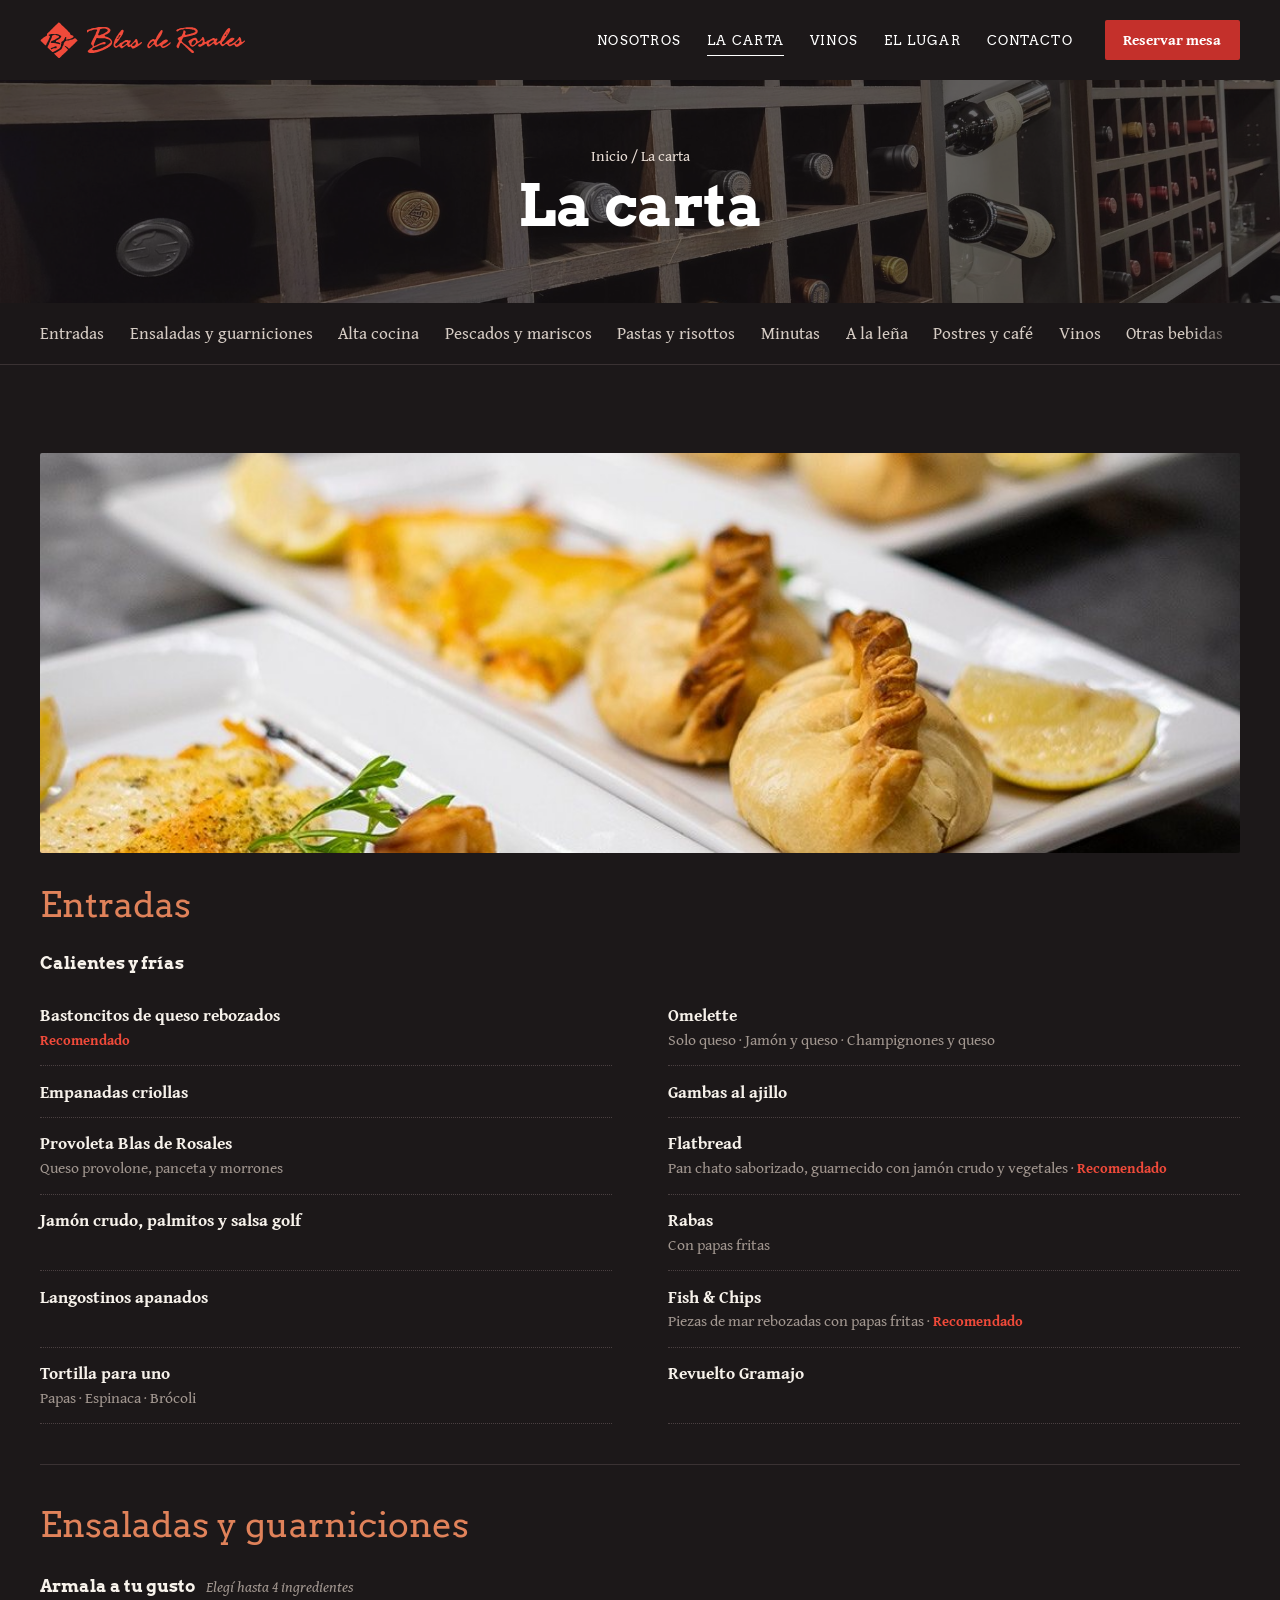
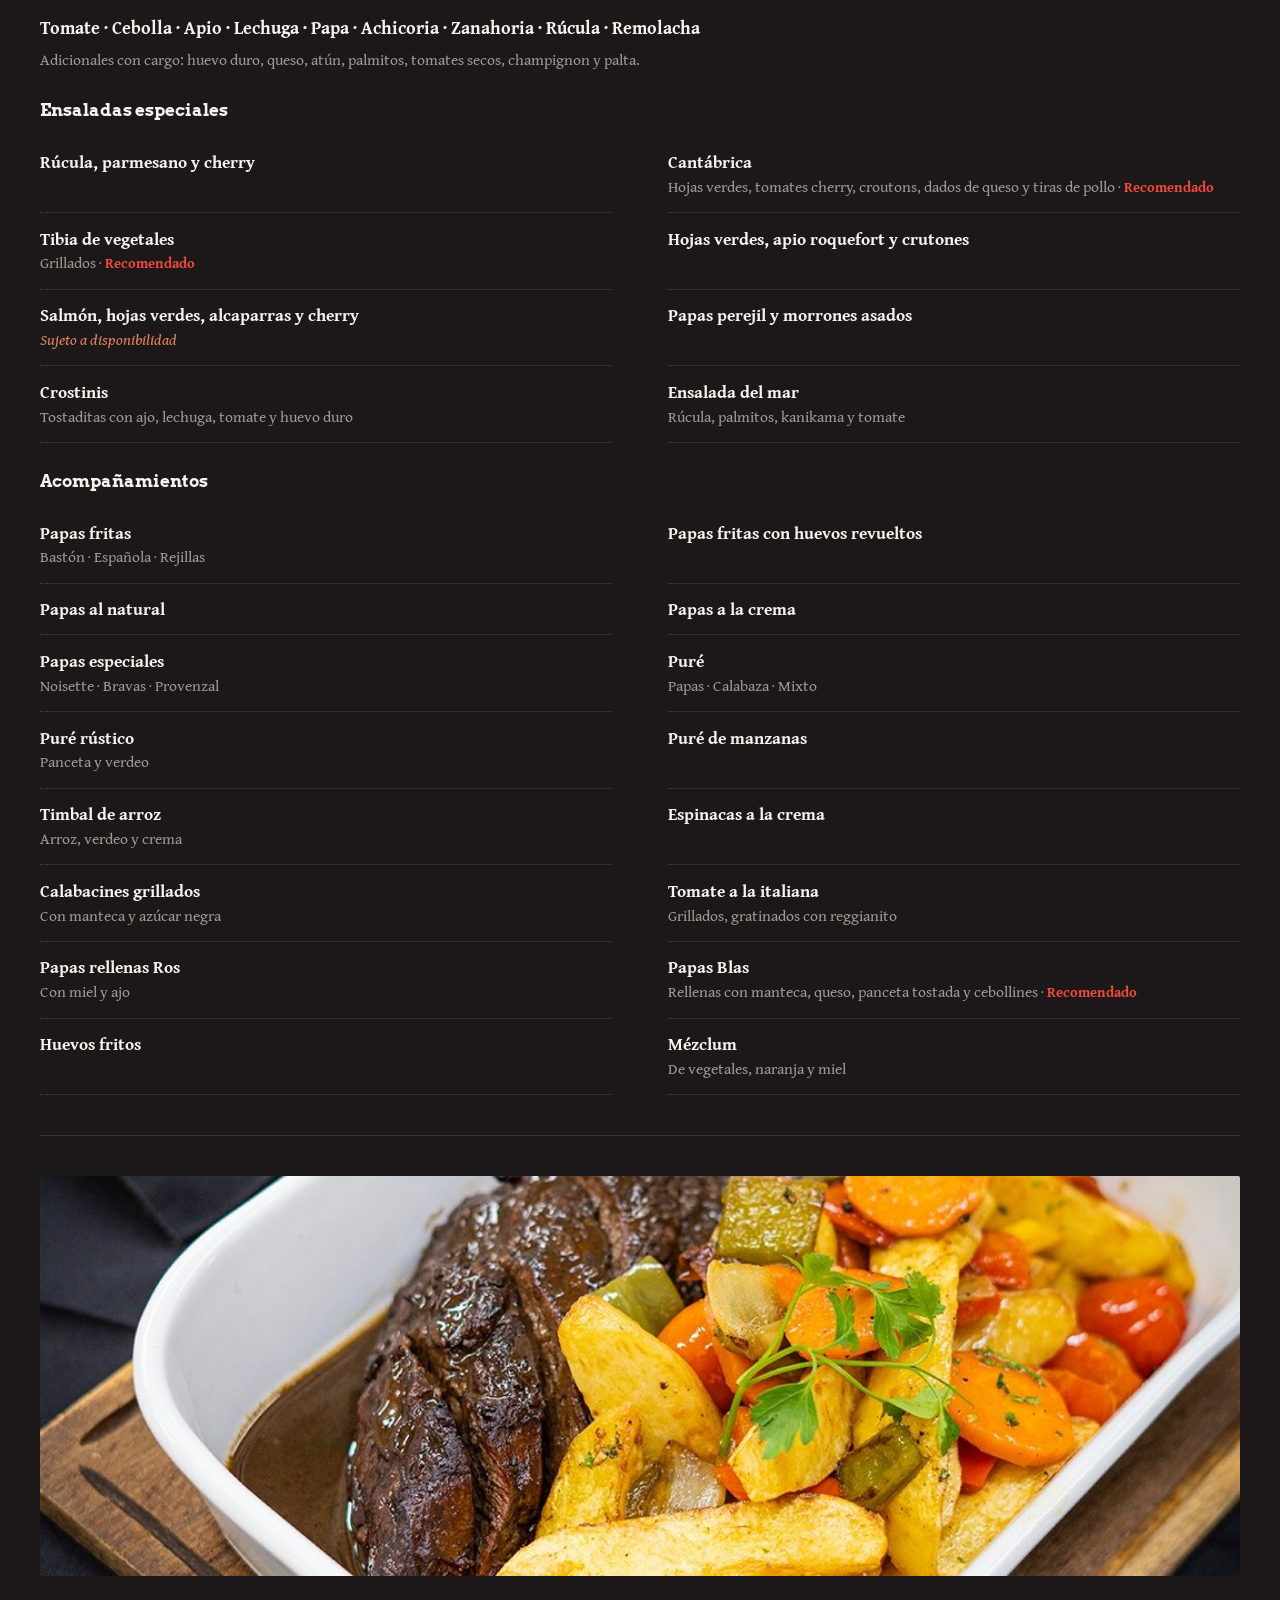
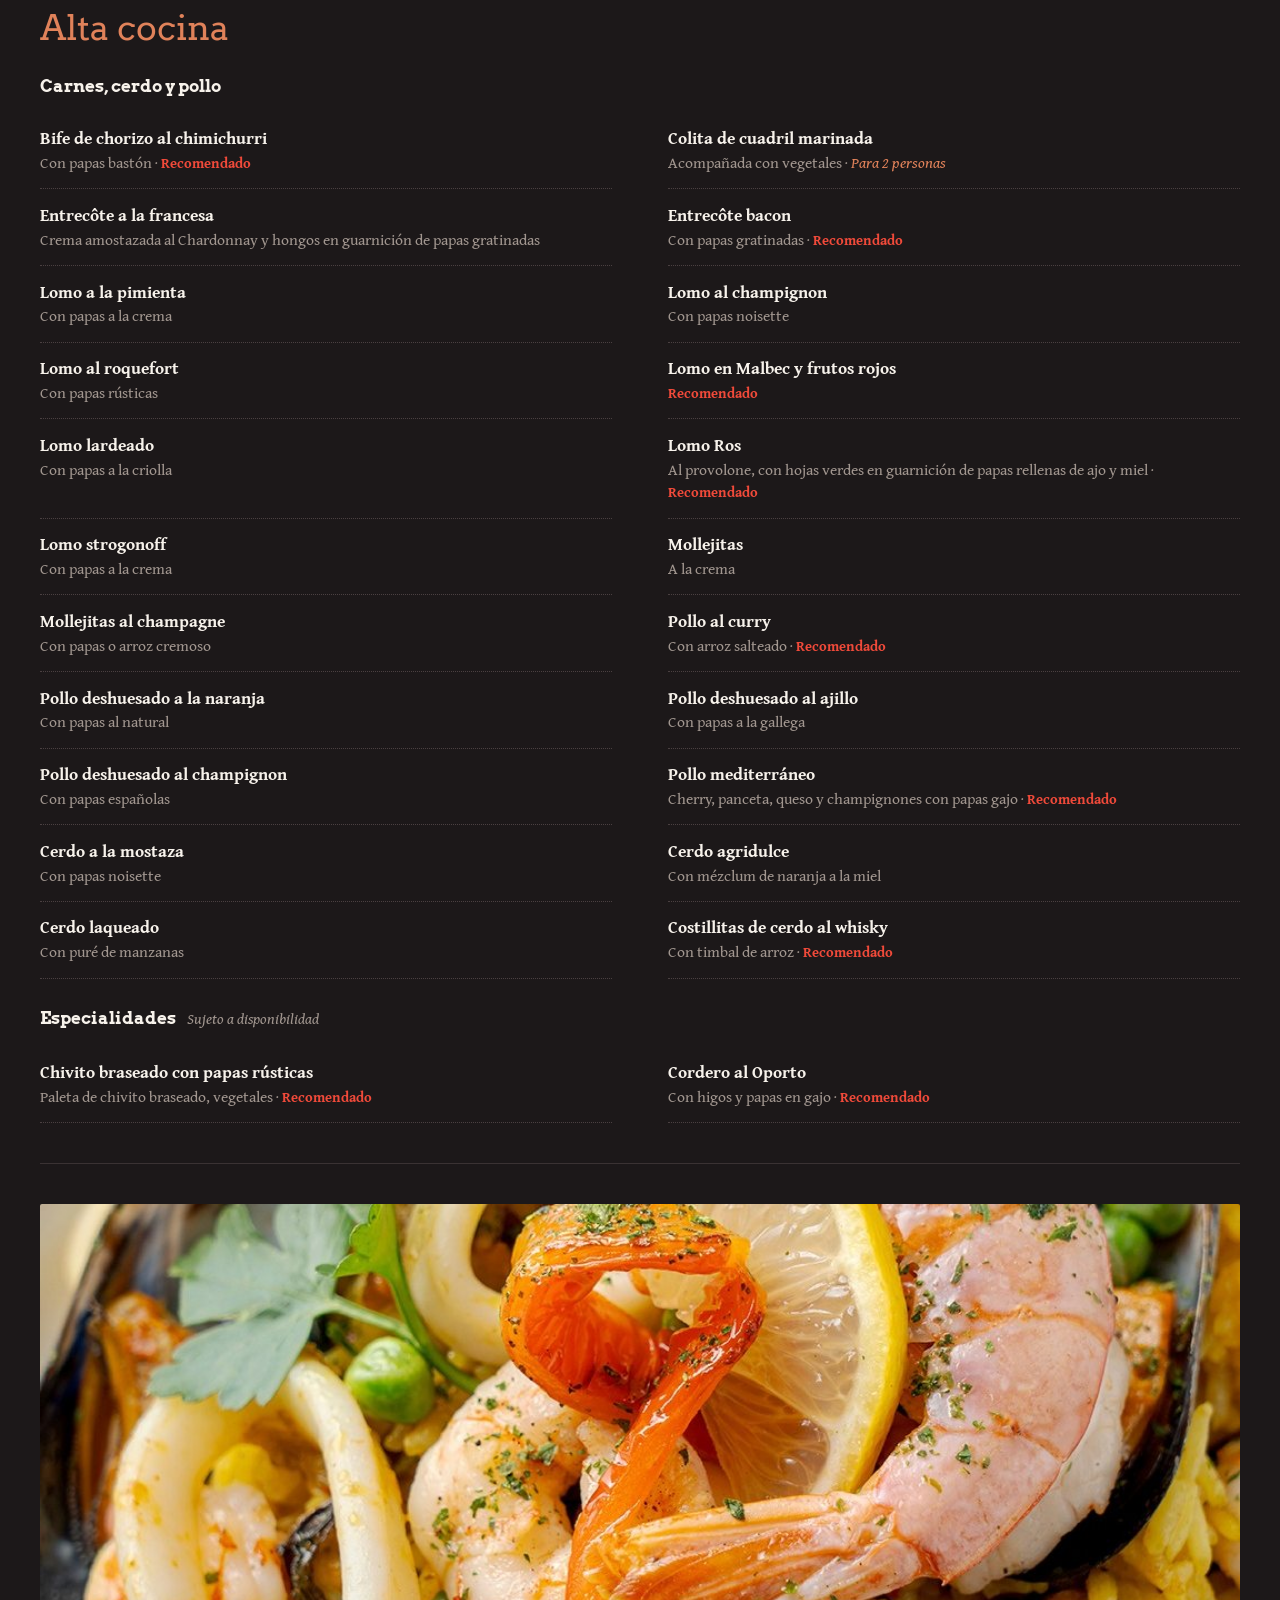
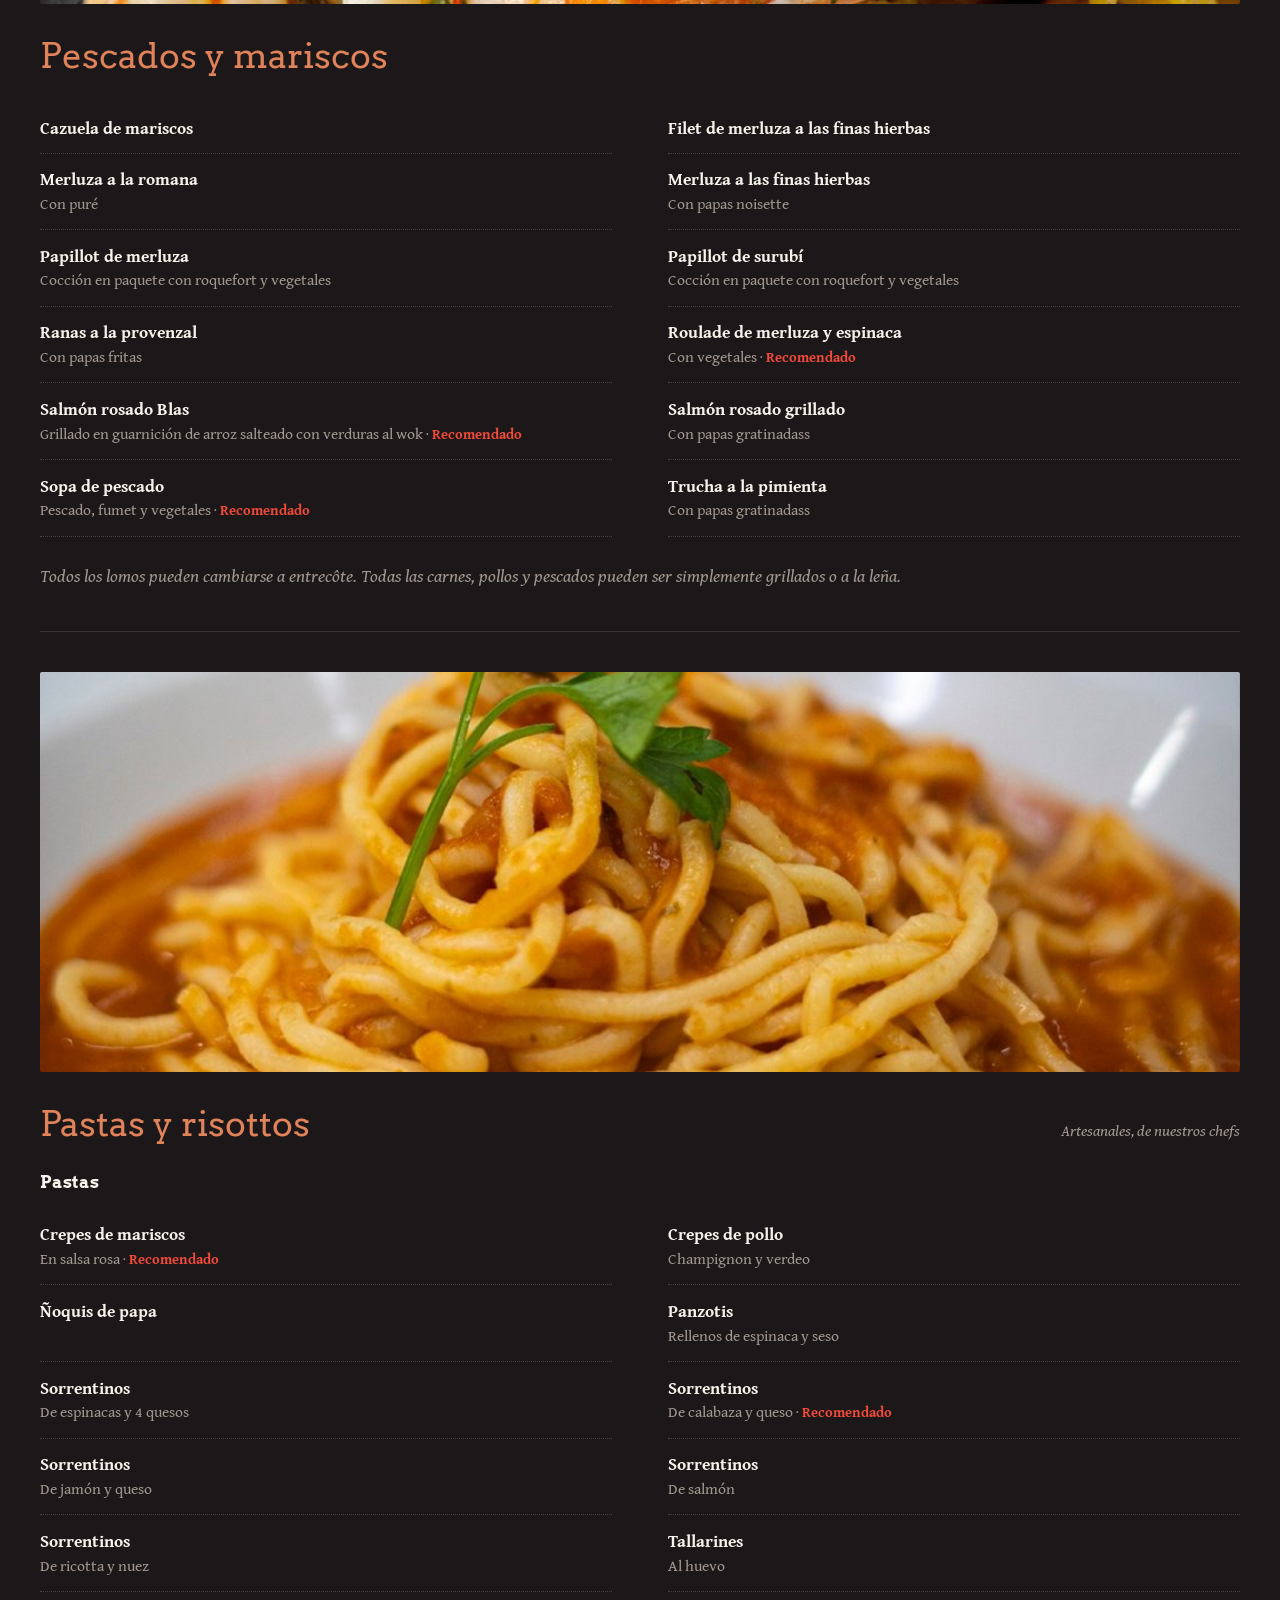
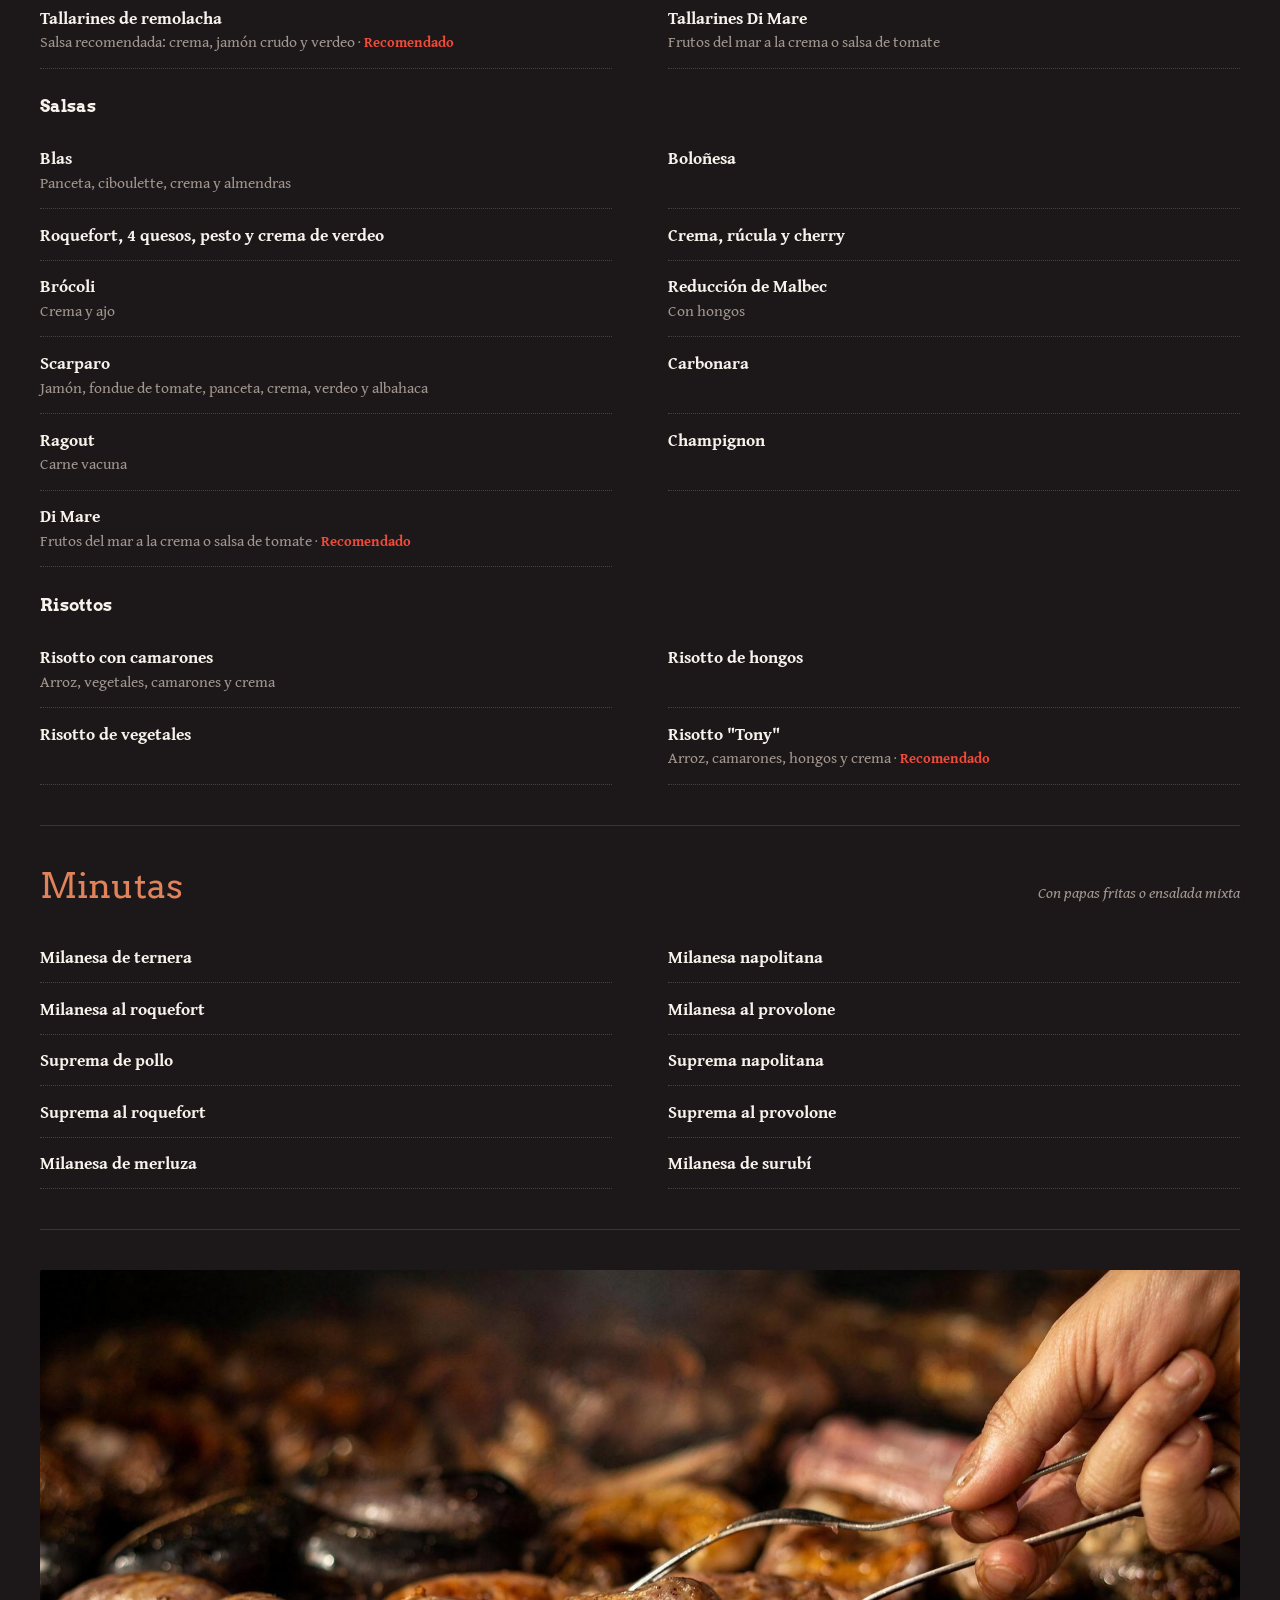
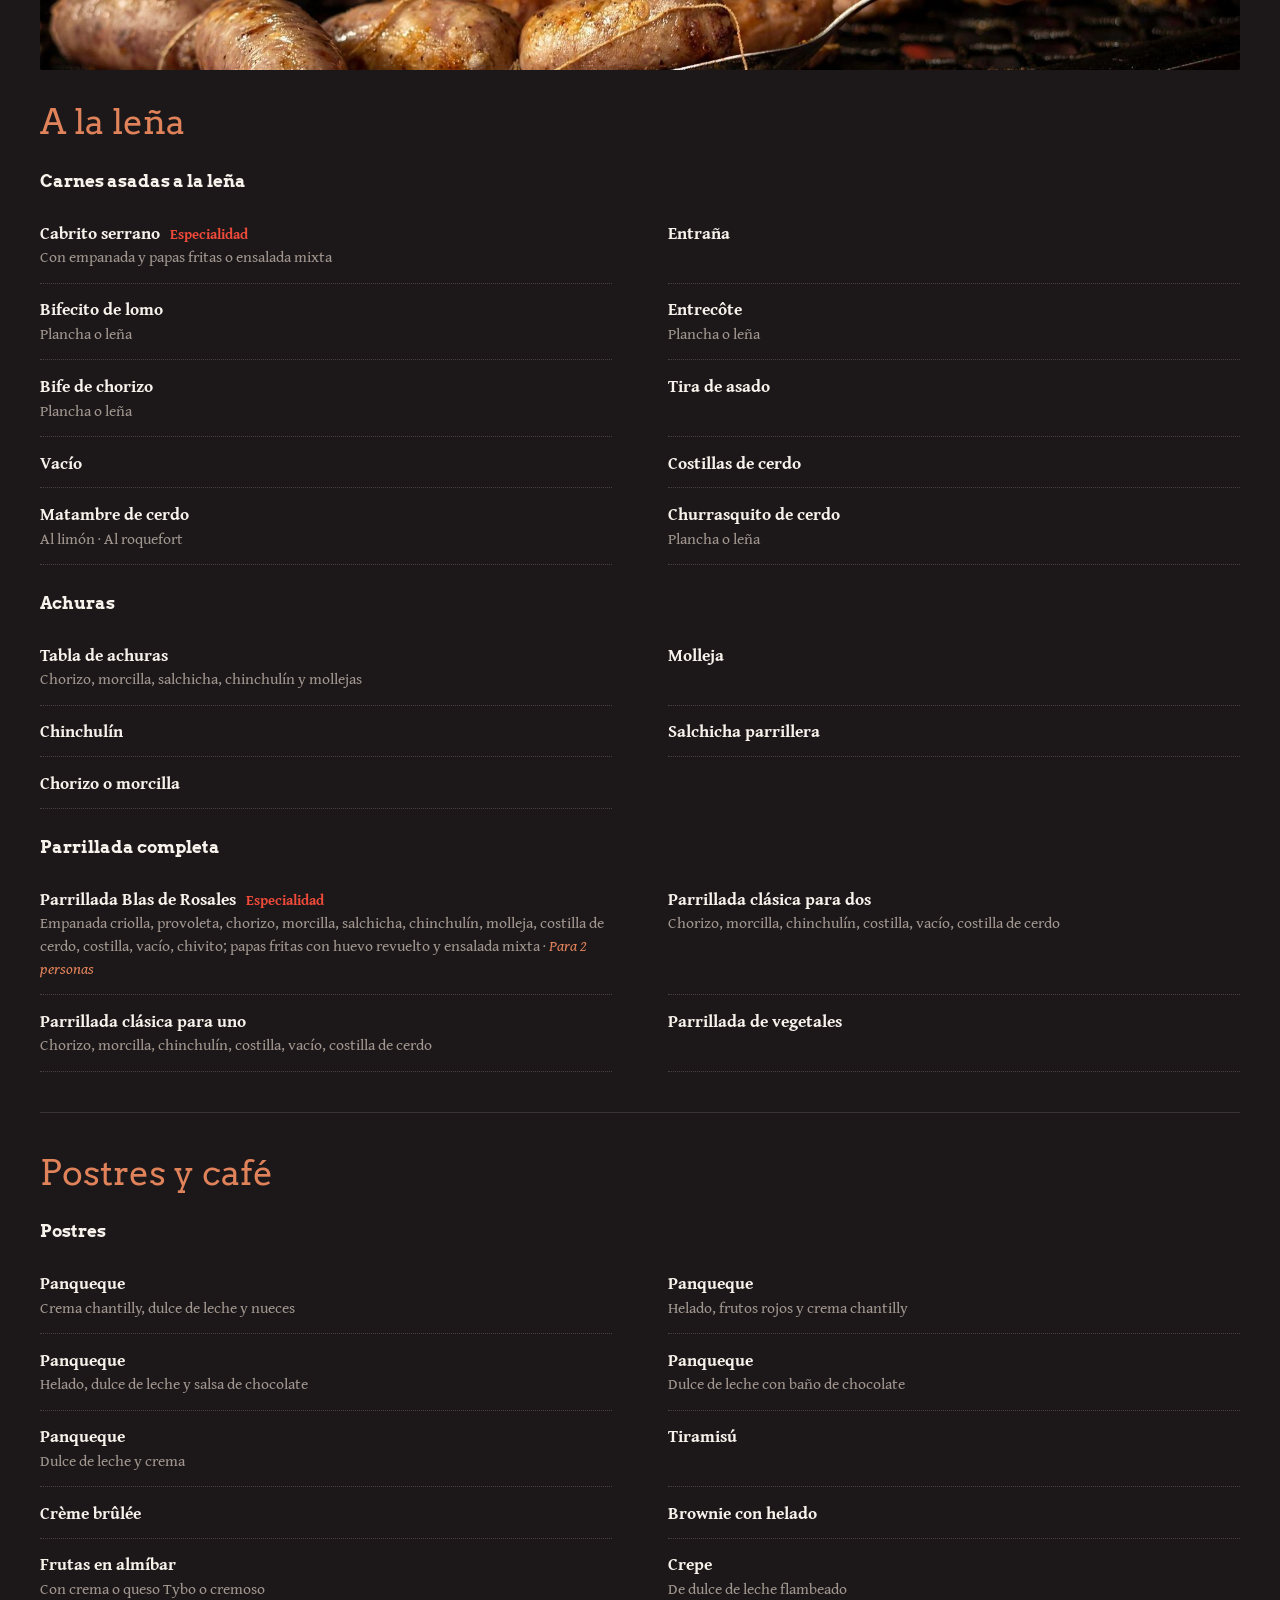
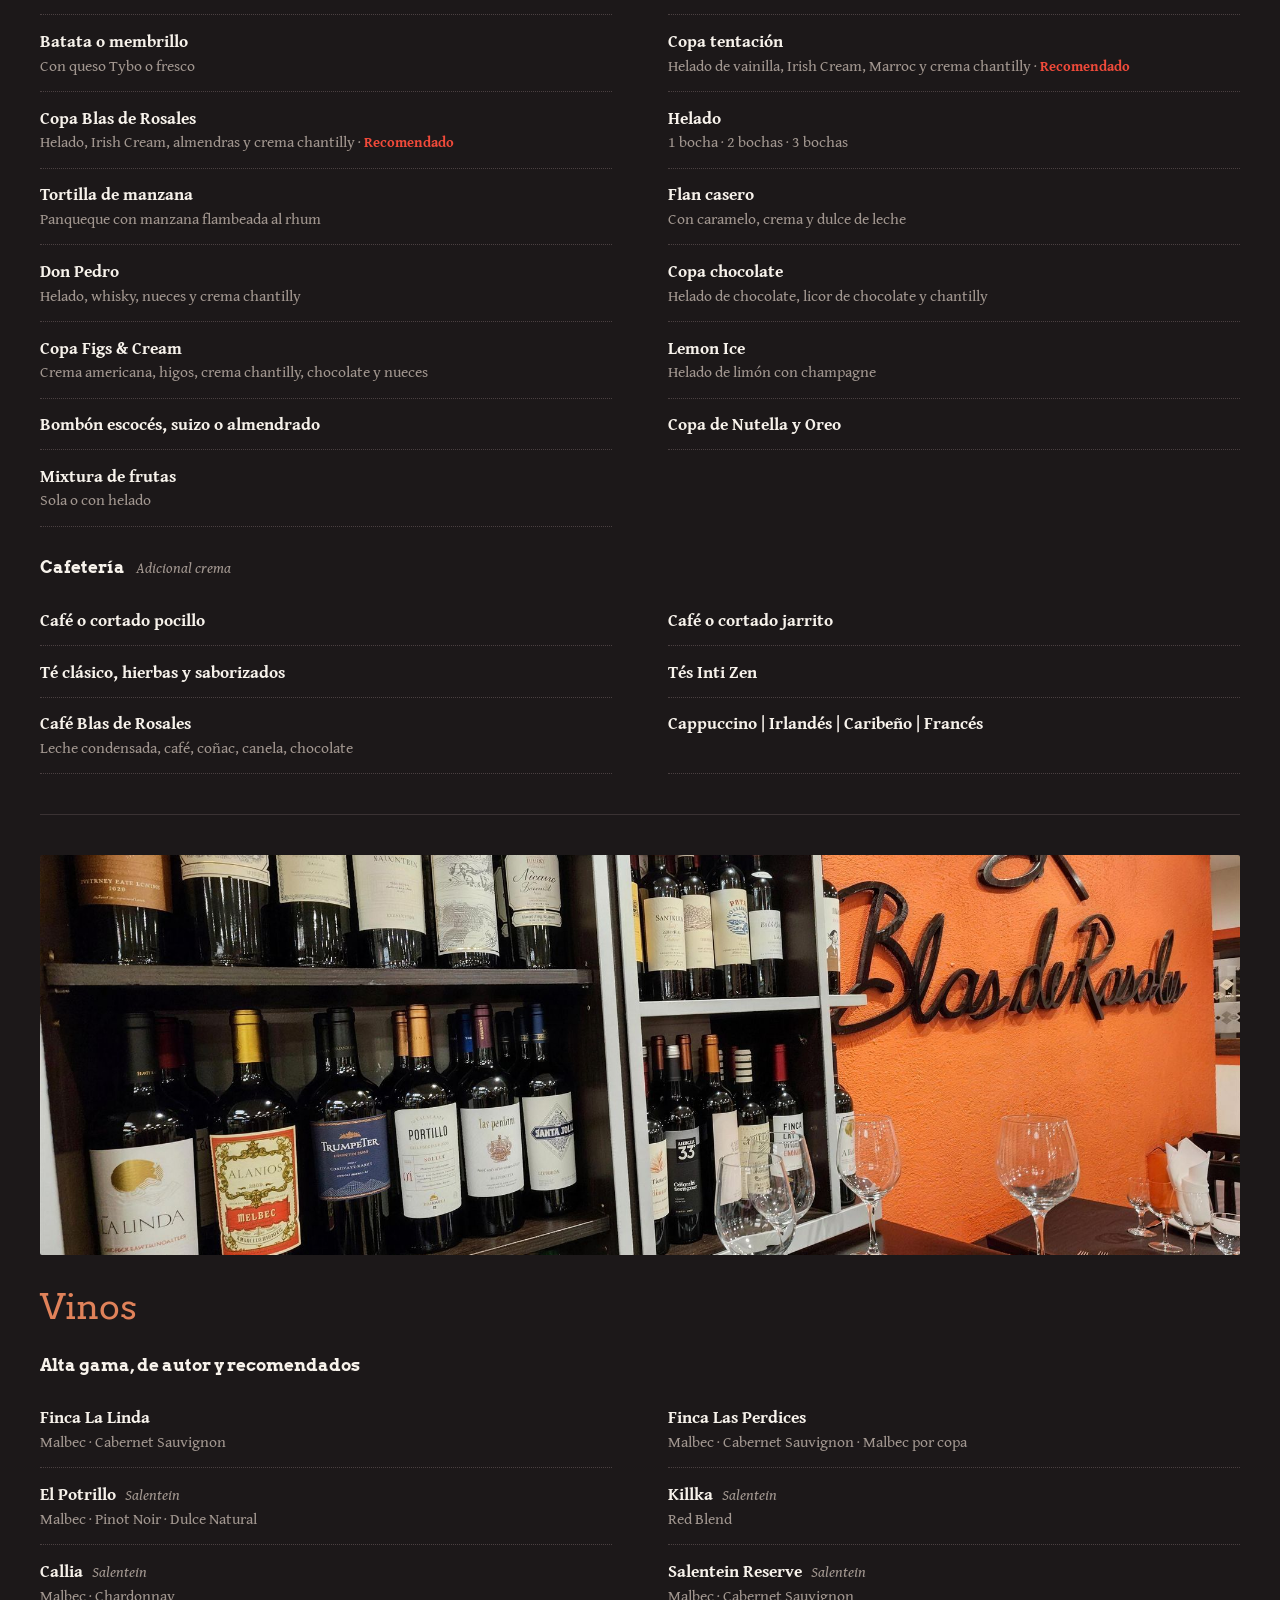
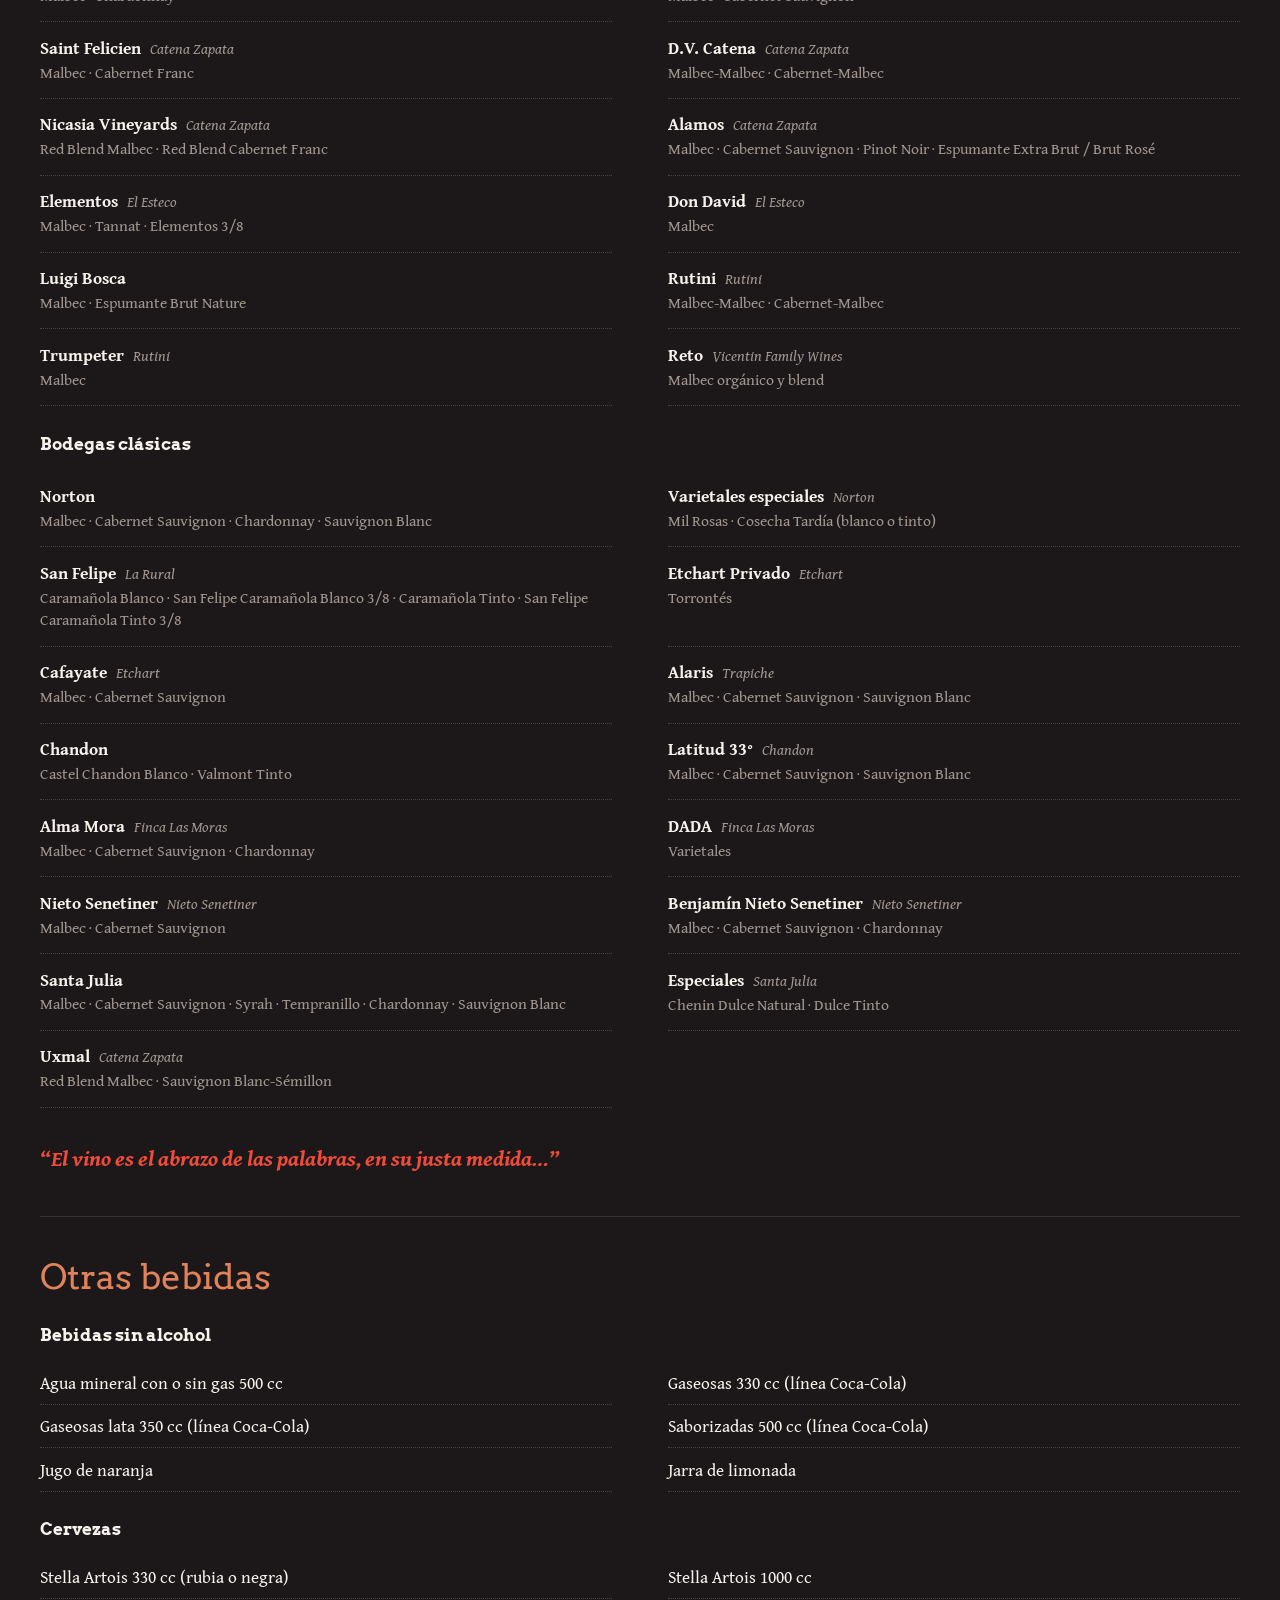
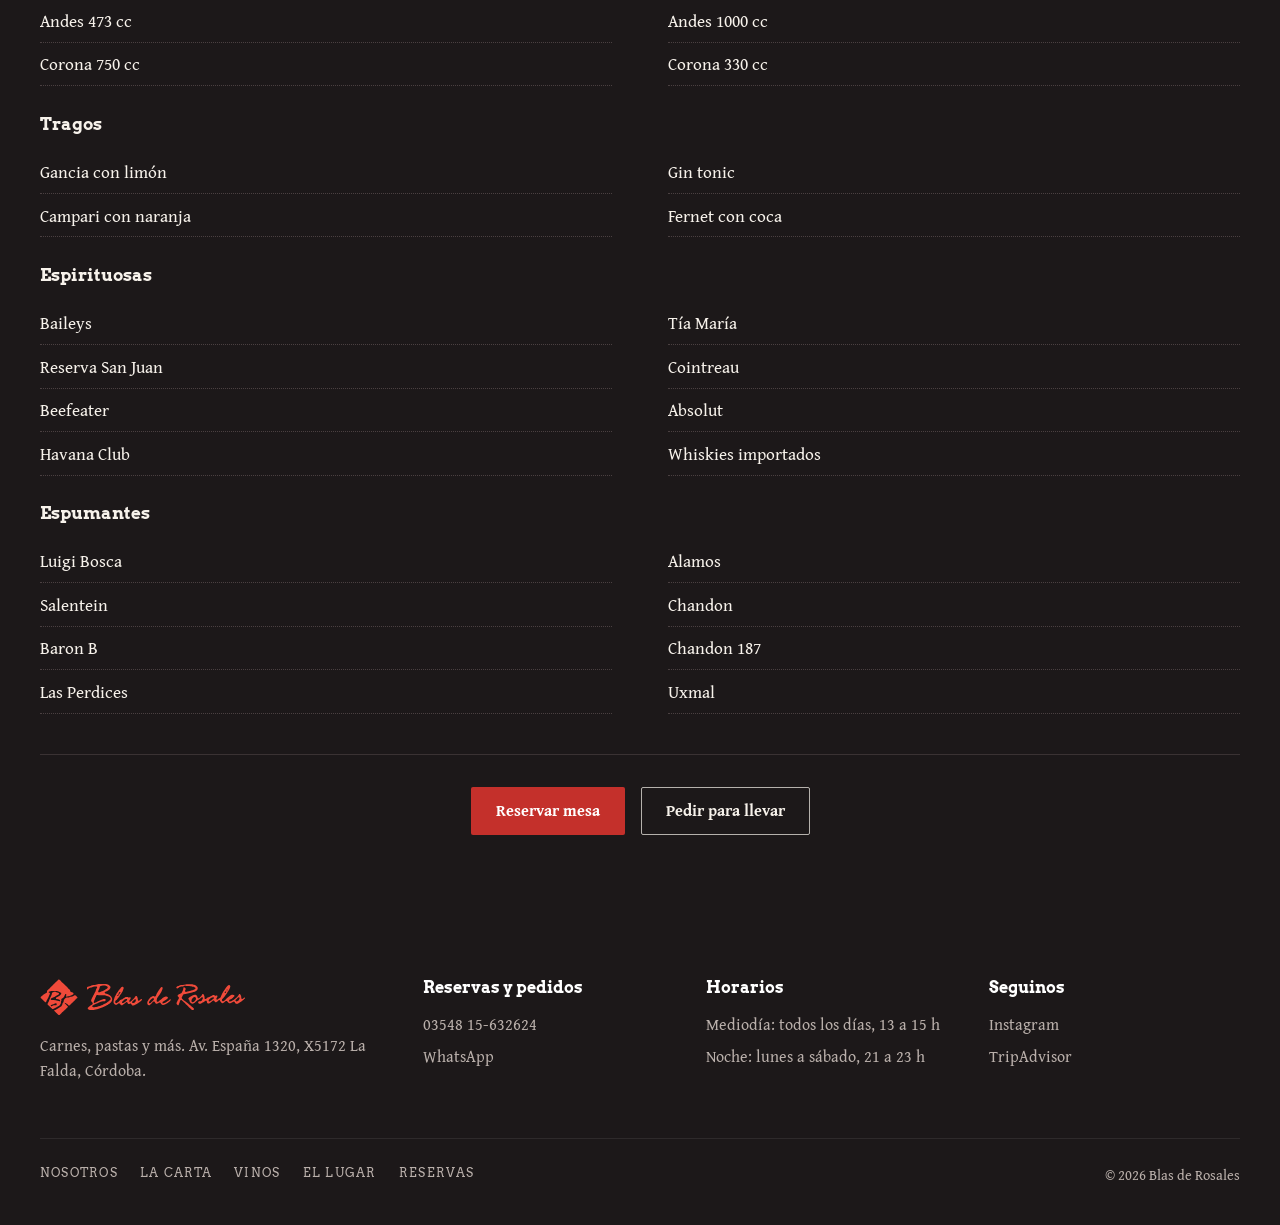
==== commit dd1a2306: "Prueba: todo el sitio en el negro de la portada (no se publicó) Fondo del sitio en el negro de la po" ====
--- a/carta.html
+++ b/carta.html
@@ -2,12 +2,123 @@
 <html lang="es-AR">
 <head>
   <meta charset="utf-8">
-  <title>La carta · Blas de Rosales</title>
-  <meta name="robots" content="noindex">
-  <link rel="canonical" href="index.html#carta">
-  <meta http-equiv="refresh" content="0; url=index.html#carta">
+  <meta name="viewport" content="width=device-width, initial-scale=1">
+  <title>La carta · Blas de Rosales · La Falda</title>
+  <meta name="description" content="La carta de Blas de Rosales: entradas, alta cocina, pescados, pastas artesanales, carnes a la leña, postres y vinos. La Falda, Córdoba.">
+  <meta property="og:title" content="Blas de Rosales · La Falda">
+  <meta property="og:description" content="Carnes a la leña, pastas artesanales y boutique de vinos en Av. España 1320, La Falda.">
+  <meta property="og:image" content="https://gmonserrat25.github.io/blas-de-rosales/img/og-logo.jpg">
+  <meta property="og:image:width" content="1200">
+  <meta property="og:image:height" content="630">
+  <meta property="og:image:alt" content="Logo de Blas de Rosales">
+  <link rel="icon" href="img/icono.svg" type="image/svg+xml">
+  <link rel="icon" href="img/icono.png" sizes="192x192">
+  <link rel="preconnect" href="https://fonts.googleapis.com">
+  <link rel="preconnect" href="https://fonts.gstatic.com" crossorigin>
+  <link href="https://fonts.googleapis.com/css2?family=Arvo:wght@400;700&family=Gentium+Book+Plus:ital,wght@0,400;0,700;1,400;1,700&display=swap" rel="stylesheet">
+  <link rel="stylesheet" href="css/estilos.css?v=202609272300">
 </head>
 <body>
-  <p><a href="index.html#carta">Ver la carta de Blas de Rosales</a></p>
+
+  <a class="saltar" href="#contenido">Saltar al contenido</a>
+
+  <header class="cabecera" data-cabecera>
+    <div class="envoltura cabecera__fila">
+      <a class="marca" href="index.html" aria-label="Blas de Rosales, inicio">
+        <svg class="marca__rombo" aria-hidden="true"><use href="img/logo/marca.svg#rombo"/></svg>
+        <svg class="marca__nombre" aria-hidden="true"><use href="img/logo/marca.svg#nombre"/></svg>
+      </a>
+      <button class="cabecera__menu" type="button" aria-expanded="false" aria-controls="navegacion" data-menu>
+        <span class="cabecera__menu-barras" aria-hidden="true"></span>
+        Menú
+      </button>
+      <nav id="navegacion" class="navegacion" aria-label="Secciones">
+        <ul>
+          <li><a href="index.html#bienvenida">Nosotros</a></li>
+          <li><a href="carta.html" aria-current="page">La carta</a></li>
+          <li><a href="#vinos">Vinos</a></li>
+          <li><a href="index.html#lugar">El lugar</a></li>
+          <li><a href="index.html#contacto">Contacto</a></li>
+        </ul>
+        <a class="btn btn--cabecera" href="index.html#reservas">Reservar mesa</a>
+      </nav>
+    </div>
+  </header>
+
+  <main id="contenido">
+    <section class="cabecera-pagina">
+      <img src="img/cava.jpg" alt="">
+      <div class="envoltura">
+        <p class="miga"><a href="index.html">Inicio</a> / La carta</p>
+        <h1>La carta</h1>
+      </div>
+    </section>
+
+    <nav class="indice" aria-label="Secciones de la carta">
+      <div class="envoltura"><ul><li><a href="#entradas">Entradas</a></li><li><a href="#ensaladas">Ensaladas y guarniciones</a></li><li><a href="#alta-cocina">Alta cocina</a></li><li><a href="#pescados">Pescados y mariscos</a></li><li><a href="#pastas">Pastas y risottos</a></li><li><a href="#minutas">Minutas</a></li><li><a href="#lena">A la leña</a></li><li><a href="#postres">Postres y café</a></li><li><a href="#vinos">Vinos</a></li><li><a href="#bebidas">Otras bebidas</a></li></ul></div>
+    </nav>
+
+    <div class="envoltura carta">
+<section id="entradas" class="carta__seccion" aria-labelledby="t-entradas"><figure class="carta__foto"><img src="img/empanadas-pescado.jpg" alt="Empanadas y filet de merluza a la romana" loading="lazy"></figure><div class="carta__cabeza"><h2 id="t-entradas">Entradas</h2></div><h3 class="carta__subtitulo">Calientes y frías</h3><ul class="platos"><li class="plato"><p class="plato__nombre">Bastoncitos de queso rebozados</p><p class="plato__desc"><span class="plato__marca">Recomendado</span></p></li><li class="plato"><p class="plato__nombre">Omelette</p><p class="plato__desc">Solo queso · Jamón y queso · Champignones y queso</p></li><li class="plato"><p class="plato__nombre">Empanadas criollas</p></li><li class="plato"><p class="plato__nombre">Gambas al ajillo</p></li><li class="plato"><p class="plato__nombre">Provoleta Blas de Rosales</p><p class="plato__desc">Queso provolone, panceta y morrones</p></li><li class="plato"><p class="plato__nombre">Flatbread</p><p class="plato__desc">Pan chato saborizado, guarnecido con jamón crudo y vegetales · <span class="plato__marca">Recomendado</span></p></li><li class="plato"><p class="plato__nombre">Jamón crudo, palmitos y salsa golf</p></li><li class="plato"><p class="plato__nombre">Rabas</p><p class="plato__desc">Con papas fritas</p></li><li class="plato"><p class="plato__nombre">Langostinos apanados</p></li><li class="plato"><p class="plato__nombre">Fish &amp; Chips</p><p class="plato__desc">Piezas de mar rebozadas con papas fritas · <span class="plato__marca">Recomendado</span></p></li><li class="plato"><p class="plato__nombre">Tortilla para uno</p><p class="plato__desc">Papas · Espinaca · Brócoli</p></li><li class="plato"><p class="plato__nombre">Revuelto Gramajo</p></li></ul></section>
+<section id="ensaladas" class="carta__seccion" aria-labelledby="t-ensaladas"><div class="carta__cabeza"><h2 id="t-ensaladas">Ensaladas y guarniciones</h2></div><h3 class="carta__subtitulo">Armala a tu gusto <span class="carta__subnota">Elegí hasta 4 ingredientes</span></h3><p class="carta__armala">Tomate · Cebolla · Apio · Lechuga · Papa · Achicoria · Zanahoria · Rúcula · Remolacha</p><p class="carta__extra">Adicionales con cargo: huevo duro, queso, atún, palmitos, tomates secos, champignon y palta.</p><h3 class="carta__subtitulo">Ensaladas especiales</h3><ul class="platos"><li class="plato"><p class="plato__nombre">Rúcula, parmesano y cherry</p></li><li class="plato"><p class="plato__nombre">Cantábrica</p><p class="plato__desc">Hojas verdes, tomates cherry, croutons, dados de queso y tiras de pollo · <span class="plato__marca">Recomendado</span></p></li><li class="plato"><p class="plato__nombre">Tibia de vegetales</p><p class="plato__desc">Grillados · <span class="plato__marca">Recomendado</span></p></li><li class="plato"><p class="plato__nombre">Hojas verdes, apio roquefort y crutones</p></li><li class="plato"><p class="plato__nombre">Salmón, hojas verdes, alcaparras y cherry</p><p class="plato__desc"><em>Sujeto a disponibilidad</em></p></li><li class="plato"><p class="plato__nombre">Papas perejil y morrones asados</p></li><li class="plato"><p class="plato__nombre">Crostinis</p><p class="plato__desc">Tostaditas con ajo, lechuga, tomate y huevo duro</p></li><li class="plato"><p class="plato__nombre">Ensalada del mar</p><p class="plato__desc">Rúcula, palmitos, kanikama y tomate</p></li></ul><h3 class="carta__subtitulo">Acompañamientos</h3><ul class="platos"><li class="plato"><p class="plato__nombre">Papas fritas</p><p class="plato__desc">Bastón · Española · Rejillas</p></li><li class="plato"><p class="plato__nombre">Papas fritas con huevos revueltos</p></li><li class="plato"><p class="plato__nombre">Papas al natural</p></li><li class="plato"><p class="plato__nombre">Papas a la crema</p></li><li class="plato"><p class="plato__nombre">Papas especiales</p><p class="plato__desc">Noisette · Bravas · Provenzal</p></li><li class="plato"><p class="plato__nombre">Puré</p><p class="plato__desc">Papas · Calabaza · Mixto</p></li><li class="plato"><p class="plato__nombre">Puré rústico</p><p class="plato__desc">Panceta y verdeo</p></li><li class="plato"><p class="plato__nombre">Puré de manzanas</p></li><li class="plato"><p class="plato__nombre">Timbal de arroz</p><p class="plato__desc">Arroz, verdeo y crema</p></li><li class="plato"><p class="plato__nombre">Espinacas a la crema</p></li><li class="plato"><p class="plato__nombre">Calabacines grillados</p><p class="plato__desc">Con manteca y azúcar negra</p></li><li class="plato"><p class="plato__nombre">Tomate a la italiana</p><p class="plato__desc">Grillados, gratinados con reggianito</p></li><li class="plato"><p class="plato__nombre">Papas rellenas Ros</p><p class="plato__desc">Con miel y ajo</p></li><li class="plato"><p class="plato__nombre">Papas Blas</p><p class="plato__desc">Rellenas con manteca, queso, panceta tostada y cebollines · <span class="plato__marca">Recomendado</span></p></li><li class="plato"><p class="plato__nombre">Huevos fritos</p></li><li class="plato"><p class="plato__nombre">Mézclum</p><p class="plato__desc">De vegetales, naranja y miel</p></li></ul></section>
+<section id="alta-cocina" class="carta__seccion" aria-labelledby="t-alta-cocina"><figure class="carta__foto"><img src="img/carne-papas.jpg" alt="Carne braseada con papas y vegetales" loading="lazy"></figure><div class="carta__cabeza"><h2 id="t-alta-cocina">Alta cocina</h2></div><h3 class="carta__subtitulo">Carnes, cerdo y pollo</h3><ul class="platos"><li class="plato"><p class="plato__nombre">Bife de chorizo al chimichurri</p><p class="plato__desc">Con papas bastón · <span class="plato__marca">Recomendado</span></p></li><li class="plato"><p class="plato__nombre">Colita de cuadril marinada</p><p class="plato__desc">Acompañada con vegetales · <em>Para 2 personas</em></p></li><li class="plato"><p class="plato__nombre">Entrecôte a la francesa</p><p class="plato__desc">Crema amostazada al Chardonnay y hongos en guarnición de papas gratinadas</p></li><li class="plato"><p class="plato__nombre">Entrecôte bacon</p><p class="plato__desc">Con papas gratinadas · <span class="plato__marca">Recomendado</span></p></li><li class="plato"><p class="plato__nombre">Lomo a la pimienta</p><p class="plato__desc">Con papas a la crema</p></li><li class="plato"><p class="plato__nombre">Lomo al champignon</p><p class="plato__desc">Con papas noisette</p></li><li class="plato"><p class="plato__nombre">Lomo al roquefort</p><p class="plato__desc">Con papas rústicas</p></li><li class="plato"><p class="plato__nombre">Lomo en Malbec y frutos rojos</p><p class="plato__desc"><span class="plato__marca">Recomendado</span></p></li><li class="plato"><p class="plato__nombre">Lomo lardeado</p><p class="plato__desc">Con papas a la criolla</p></li><li class="plato"><p class="plato__nombre">Lomo Ros</p><p class="plato__desc">Al provolone, con hojas verdes en guarnición de papas rellenas de ajo y miel · <span class="plato__marca">Recomendado</span></p></li><li class="plato"><p class="plato__nombre">Lomo strogonoff</p><p class="plato__desc">Con papas a la crema</p></li><li class="plato"><p class="plato__nombre">Mollejitas</p><p class="plato__desc">A la crema</p></li><li class="plato"><p class="plato__nombre">Mollejitas al champagne</p><p class="plato__desc">Con papas o arroz cremoso</p></li><li class="plato"><p class="plato__nombre">Pollo al curry</p><p class="plato__desc">Con arroz salteado · <span class="plato__marca">Recomendado</span></p></li><li class="plato"><p class="plato__nombre">Pollo deshuesado a la naranja</p><p class="plato__desc">Con papas al natural</p></li><li class="plato"><p class="plato__nombre">Pollo deshuesado al ajillo</p><p class="plato__desc">Con papas a la gallega</p></li><li class="plato"><p class="plato__nombre">Pollo deshuesado al champignon</p><p class="plato__desc">Con papas españolas</p></li><li class="plato"><p class="plato__nombre">Pollo mediterráneo</p><p class="plato__desc">Cherry, panceta, queso y champignones con papas gajo · <span class="plato__marca">Recomendado</span></p></li><li class="plato"><p class="plato__nombre">Cerdo a la mostaza</p><p class="plato__desc">Con papas noisette</p></li><li class="plato"><p class="plato__nombre">Cerdo agridulce</p><p class="plato__desc">Con mézclum de naranja a la miel</p></li><li class="plato"><p class="plato__nombre">Cerdo laqueado</p><p class="plato__desc">Con puré de manzanas</p></li><li class="plato"><p class="plato__nombre">Costillitas de cerdo al whisky</p><p class="plato__desc">Con timbal de arroz · <span class="plato__marca">Recomendado</span></p></li></ul><h3 class="carta__subtitulo">Especialidades <span class="carta__subnota">Sujeto a disponibilidad</span></h3><ul class="platos"><li class="plato"><p class="plato__nombre">Chivito braseado con papas rústicas</p><p class="plato__desc">Paleta de chivito braseado, vegetales · <span class="plato__marca">Recomendado</span></p></li><li class="plato"><p class="plato__nombre">Cordero al Oporto</p><p class="plato__desc">Con higos y papas en gajo · <span class="plato__marca">Recomendado</span></p></li></ul></section>
+<section id="pescados" class="carta__seccion" aria-labelledby="t-pescados"><figure class="carta__foto"><img src="img/paella.jpg" alt="Paella con langostinos, calamares y mejillones" loading="lazy"></figure><div class="carta__cabeza"><h2 id="t-pescados">Pescados y mariscos</h2></div><ul class="platos"><li class="plato"><p class="plato__nombre">Cazuela de mariscos</p></li><li class="plato"><p class="plato__nombre">Filet de merluza a las finas hierbas</p></li><li class="plato"><p class="plato__nombre">Merluza a la romana</p><p class="plato__desc">Con puré</p></li><li class="plato"><p class="plato__nombre">Merluza a las finas hierbas</p><p class="plato__desc">Con papas noisette</p></li><li class="plato"><p class="plato__nombre">Papillot de merluza</p><p class="plato__desc">Cocción en paquete con roquefort y vegetales</p></li><li class="plato"><p class="plato__nombre">Papillot de surubí</p><p class="plato__desc">Cocción en paquete con roquefort y vegetales</p></li><li class="plato"><p class="plato__nombre">Ranas a la provenzal</p><p class="plato__desc">Con papas fritas</p></li><li class="plato"><p class="plato__nombre">Roulade de merluza y espinaca</p><p class="plato__desc">Con vegetales · <span class="plato__marca">Recomendado</span></p></li><li class="plato"><p class="plato__nombre">Salmón rosado Blas</p><p class="plato__desc">Grillado en guarnición de arroz salteado con verduras al wok · <span class="plato__marca">Recomendado</span></p></li><li class="plato"><p class="plato__nombre">Salmón rosado grillado</p><p class="plato__desc">Con papas gratinadass</p></li><li class="plato"><p class="plato__nombre">Sopa de pescado</p><p class="plato__desc">Pescado, fumet y vegetales · <span class="plato__marca">Recomendado</span></p></li><li class="plato"><p class="plato__nombre">Trucha a la pimienta</p><p class="plato__desc">Con papas gratinadass</p></li></ul><p class="carta__aclaracion">Todos los lomos pueden cambiarse a entrecôte. Todas las carnes, pollos y pescados pueden ser simplemente grillados o a la leña.</p></section>
+<section id="pastas" class="carta__seccion" aria-labelledby="t-pastas"><figure class="carta__foto"><img src="img/tallarines.jpg" alt="Tallarines caseros con salsa de tomate" loading="lazy"></figure><div class="carta__cabeza"><h2 id="t-pastas">Pastas y risottos</h2><p class="carta__nota">Artesanales, de nuestros chefs</p></div><h3 class="carta__subtitulo">Pastas</h3><ul class="platos"><li class="plato"><p class="plato__nombre">Crepes de mariscos</p><p class="plato__desc">En salsa rosa · <span class="plato__marca">Recomendado</span></p></li><li class="plato"><p class="plato__nombre">Crepes de pollo</p><p class="plato__desc">Champignon y verdeo</p></li><li class="plato"><p class="plato__nombre">Ñoquis de papa</p></li><li class="plato"><p class="plato__nombre">Panzotis</p><p class="plato__desc">Rellenos de espinaca y seso</p></li><li class="plato"><p class="plato__nombre">Sorrentinos</p><p class="plato__desc">De espinacas y 4 quesos</p></li><li class="plato"><p class="plato__nombre">Sorrentinos</p><p class="plato__desc">De calabaza y queso · <span class="plato__marca">Recomendado</span></p></li><li class="plato"><p class="plato__nombre">Sorrentinos</p><p class="plato__desc">De jamón y queso</p></li><li class="plato"><p class="plato__nombre">Sorrentinos</p><p class="plato__desc">De salmón</p></li><li class="plato"><p class="plato__nombre">Sorrentinos</p><p class="plato__desc">De ricotta y nuez</p></li><li class="plato"><p class="plato__nombre">Tallarines</p><p class="plato__desc">Al huevo</p></li><li class="plato"><p class="plato__nombre">Tallarines de remolacha</p><p class="plato__desc">Salsa recomendada: crema, jamón crudo y verdeo · <span class="plato__marca">Recomendado</span></p></li><li class="plato"><p class="plato__nombre">Tallarines Di Mare</p><p class="plato__desc">Frutos del mar a la crema o salsa de tomate</p></li></ul><h3 class="carta__subtitulo">Salsas</h3><ul class="platos"><li class="plato"><p class="plato__nombre">Blas</p><p class="plato__desc">Panceta, ciboulette, crema y almendras</p></li><li class="plato"><p class="plato__nombre">Boloñesa</p></li><li class="plato"><p class="plato__nombre">Roquefort, 4 quesos, pesto y crema de verdeo</p></li><li class="plato"><p class="plato__nombre">Crema, rúcula y cherry</p></li><li class="plato"><p class="plato__nombre">Brócoli</p><p class="plato__desc">Crema y ajo</p></li><li class="plato"><p class="plato__nombre">Reducción de Malbec</p><p class="plato__desc">Con hongos</p></li><li class="plato"><p class="plato__nombre">Scarparo</p><p class="plato__desc">Jamón, fondue de tomate, panceta, crema, verdeo y albahaca</p></li><li class="plato"><p class="plato__nombre">Carbonara</p></li><li class="plato"><p class="plato__nombre">Ragout</p><p class="plato__desc">Carne vacuna</p></li><li class="plato"><p class="plato__nombre">Champignon</p></li><li class="plato"><p class="plato__nombre">Di Mare</p><p class="plato__desc">Frutos del mar a la crema o salsa de tomate · <span class="plato__marca">Recomendado</span></p></li></ul><h3 class="carta__subtitulo">Risottos</h3><ul class="platos"><li class="plato"><p class="plato__nombre">Risotto con camarones</p><p class="plato__desc">Arroz, vegetales, camarones y crema</p></li><li class="plato"><p class="plato__nombre">Risotto de hongos</p></li><li class="plato"><p class="plato__nombre">Risotto de vegetales</p></li><li class="plato"><p class="plato__nombre">Risotto "Tony"</p><p class="plato__desc">Arroz, camarones, hongos y crema · <span class="plato__marca">Recomendado</span></p></li></ul></section>
+<section id="minutas" class="carta__seccion" aria-labelledby="t-minutas"><div class="carta__cabeza"><h2 id="t-minutas">Minutas</h2><p class="carta__nota">Con papas fritas o ensalada mixta</p></div><ul class="platos"><li class="plato"><p class="plato__nombre">Milanesa de ternera</p></li><li class="plato"><p class="plato__nombre">Milanesa napolitana</p></li><li class="plato"><p class="plato__nombre">Milanesa al roquefort</p></li><li class="plato"><p class="plato__nombre">Milanesa al provolone</p></li><li class="plato"><p class="plato__nombre">Suprema de pollo</p></li><li class="plato"><p class="plato__nombre">Suprema napolitana</p></li><li class="plato"><p class="plato__nombre">Suprema al roquefort</p></li><li class="plato"><p class="plato__nombre">Suprema al provolone</p></li><li class="plato"><p class="plato__nombre">Milanesa de merluza</p></li><li class="plato"><p class="plato__nombre">Milanesa de surubí</p></li></ul></section>
+<section id="lena" class="carta__seccion" aria-labelledby="t-lena"><figure class="carta__foto"><img src="img/parrilla-achuras.jpg" alt="Chorizos y achuras sobre la parrilla" loading="lazy"></figure><div class="carta__cabeza"><h2 id="t-lena">A la leña</h2></div><h3 class="carta__subtitulo">Carnes asadas a la leña</h3><ul class="platos"><li class="plato plato--destacado"><p class="plato__nombre">Cabrito serrano</p><p class="plato__desc">Con empanada y papas fritas o ensalada mixta</p></li><li class="plato"><p class="plato__nombre">Entraña</p></li><li class="plato"><p class="plato__nombre">Bifecito de lomo</p><p class="plato__desc">Plancha o leña</p></li><li class="plato"><p class="plato__nombre">Entrecôte</p><p class="plato__desc">Plancha o leña</p></li><li class="plato"><p class="plato__nombre">Bife de chorizo</p><p class="plato__desc">Plancha o leña</p></li><li class="plato"><p class="plato__nombre">Tira de asado</p></li><li class="plato"><p class="plato__nombre">Vacío</p></li><li class="plato"><p class="plato__nombre">Costillas de cerdo</p></li><li class="plato"><p class="plato__nombre">Matambre de cerdo</p><p class="plato__desc">Al limón · Al roquefort</p></li><li class="plato"><p class="plato__nombre">Churrasquito de cerdo</p><p class="plato__desc">Plancha o leña</p></li></ul><h3 class="carta__subtitulo">Achuras</h3><ul class="platos"><li class="plato"><p class="plato__nombre">Tabla de achuras</p><p class="plato__desc">Chorizo, morcilla, salchicha, chinchulín y mollejas</p></li><li class="plato"><p class="plato__nombre">Molleja</p></li><li class="plato"><p class="plato__nombre">Chinchulín</p></li><li class="plato"><p class="plato__nombre">Salchicha parrillera</p></li><li class="plato"><p class="plato__nombre">Chorizo o morcilla</p></li></ul><h3 class="carta__subtitulo">Parrillada completa</h3><ul class="platos"><li class="plato plato--destacado"><p class="plato__nombre">Parrillada Blas de Rosales</p><p class="plato__desc">Empanada criolla, provoleta, chorizo, morcilla, salchicha, chinchulín, molleja, costilla de cerdo, costilla, vacío, chivito; papas fritas con huevo revuelto y ensalada mixta · <em>Para 2 personas</em></p></li><li class="plato"><p class="plato__nombre">Parrillada clásica para dos</p><p class="plato__desc">Chorizo, morcilla, chinchulín, costilla, vacío, costilla de cerdo</p></li><li class="plato"><p class="plato__nombre">Parrillada clásica para uno</p><p class="plato__desc">Chorizo, morcilla, chinchulín, costilla, vacío, costilla de cerdo</p></li><li class="plato"><p class="plato__nombre">Parrillada de vegetales</p></li></ul></section>
+<section id="postres" class="carta__seccion" aria-labelledby="t-postres"><div class="carta__cabeza"><h2 id="t-postres">Postres y café</h2></div><h3 class="carta__subtitulo">Postres</h3><ul class="platos"><li class="plato"><p class="plato__nombre">Panqueque</p><p class="plato__desc">Crema chantilly, dulce de leche y nueces</p></li><li class="plato"><p class="plato__nombre">Panqueque</p><p class="plato__desc">Helado, frutos rojos y crema chantilly</p></li><li class="plato"><p class="plato__nombre">Panqueque</p><p class="plato__desc">Helado, dulce de leche y salsa de chocolate</p></li><li class="plato"><p class="plato__nombre">Panqueque</p><p class="plato__desc">Dulce de leche con baño de chocolate</p></li><li class="plato"><p class="plato__nombre">Panqueque</p><p class="plato__desc">Dulce de leche y crema</p></li><li class="plato"><p class="plato__nombre">Tiramisú</p></li><li class="plato"><p class="plato__nombre">Crème brûlée</p></li><li class="plato"><p class="plato__nombre">Brownie con helado</p></li><li class="plato"><p class="plato__nombre">Frutas en almíbar</p><p class="plato__desc">Con crema o queso Tybo o cremoso</p></li><li class="plato"><p class="plato__nombre">Crepe</p><p class="plato__desc">De dulce de leche flambeado</p></li><li class="plato"><p class="plato__nombre">Batata o membrillo</p><p class="plato__desc">Con queso Tybo o fresco</p></li><li class="plato"><p class="plato__nombre">Copa tentación</p><p class="plato__desc">Helado de vainilla, Irish Cream, Marroc y crema chantilly · <span class="plato__marca">Recomendado</span></p></li><li class="plato"><p class="plato__nombre">Copa Blas de Rosales</p><p class="plato__desc">Helado, Irish Cream, almendras y crema chantilly · <span class="plato__marca">Recomendado</span></p></li><li class="plato"><p class="plato__nombre">Helado</p><p class="plato__desc">1 bocha · 2 bochas · 3 bochas</p></li><li class="plato"><p class="plato__nombre">Tortilla de manzana</p><p class="plato__desc">Panqueque con manzana flambeada al rhum</p></li><li class="plato"><p class="plato__nombre">Flan casero</p><p class="plato__desc">Con caramelo, crema y dulce de leche</p></li><li class="plato"><p class="plato__nombre">Don Pedro</p><p class="plato__desc">Helado, whisky, nueces y crema chantilly</p></li><li class="plato"><p class="plato__nombre">Copa chocolate</p><p class="plato__desc">Helado de chocolate, licor de chocolate y chantilly</p></li><li class="plato"><p class="plato__nombre">Copa Figs &amp; Cream</p><p class="plato__desc">Crema americana, higos, crema chantilly, chocolate y nueces</p></li><li class="plato"><p class="plato__nombre">Lemon Ice</p><p class="plato__desc">Helado de limón con champagne</p></li><li class="plato"><p class="plato__nombre">Bombón escocés, suizo o almendrado</p></li><li class="plato"><p class="plato__nombre">Copa de Nutella y Oreo</p></li><li class="plato"><p class="plato__nombre">Mixtura de frutas</p><p class="plato__desc">Sola o con helado</p></li></ul><h3 class="carta__subtitulo">Cafetería <span class="carta__subnota">Adicional crema</span></h3><ul class="platos"><li class="plato"><p class="plato__nombre">Café o cortado pocillo</p></li><li class="plato"><p class="plato__nombre">Café o cortado jarrito</p></li><li class="plato"><p class="plato__nombre">Té clásico, hierbas y saborizados</p></li><li class="plato"><p class="plato__nombre">Tés Inti Zen</p></li><li class="plato"><p class="plato__nombre">Café Blas de Rosales</p><p class="plato__desc">Leche condensada, café, coñac, canela, chocolate</p></li><li class="plato"><p class="plato__nombre">Cappuccino | Irlandés | Caribeño | Francés</p></li></ul></section>
+<section id="vinos" class="carta__seccion" aria-labelledby="t-vinos"><figure class="carta__foto"><img src="img/vinos-pared.jpg" alt="La pared de vinos del salón" loading="lazy"></figure><div class="carta__cabeza"><h2 id="t-vinos">Vinos</h2></div><h3 class="carta__subtitulo">Alta gama, de autor y recomendados</h3><ul class="platos"><li class="plato"><p class="plato__nombre">Finca La Linda</p><p class="plato__desc">Malbec · Cabernet Sauvignon</p></li><li class="plato"><p class="plato__nombre">Finca Las Perdices</p><p class="plato__desc">Malbec · Cabernet Sauvignon · Malbec por copa</p></li><li class="plato"><p class="plato__nombre">El Potrillo <span class="plato__bodega">Salentein</span></p><p class="plato__desc">Malbec · Pinot Noir · Dulce Natural</p></li><li class="plato"><p class="plato__nombre">Killka <span class="plato__bodega">Salentein</span></p><p class="plato__desc">Red Blend</p></li><li class="plato"><p class="plato__nombre">Callia <span class="plato__bodega">Salentein</span></p><p class="plato__desc">Malbec · Chardonnay</p></li><li class="plato"><p class="plato__nombre">Salentein Reserve <span class="plato__bodega">Salentein</span></p><p class="plato__desc">Malbec · Cabernet Sauvignon</p></li><li class="plato"><p class="plato__nombre">Saint Felicien <span class="plato__bodega">Catena Zapata</span></p><p class="plato__desc">Malbec · Cabernet Franc</p></li><li class="plato"><p class="plato__nombre">D.V. Catena <span class="plato__bodega">Catena Zapata</span></p><p class="plato__desc">Malbec-Malbec · Cabernet-Malbec</p></li><li class="plato"><p class="plato__nombre">Nicasia Vineyards <span class="plato__bodega">Catena Zapata</span></p><p class="plato__desc">Red Blend Malbec · Red Blend Cabernet Franc</p></li><li class="plato"><p class="plato__nombre">Alamos <span class="plato__bodega">Catena Zapata</span></p><p class="plato__desc">Malbec · Cabernet Sauvignon · Pinot Noir · Espumante Extra Brut / Brut Rosé</p></li><li class="plato"><p class="plato__nombre">Elementos <span class="plato__bodega">El Esteco</span></p><p class="plato__desc">Malbec · Tannat · Elementos 3/8</p></li><li class="plato"><p class="plato__nombre">Don David <span class="plato__bodega">El Esteco</span></p><p class="plato__desc">Malbec</p></li><li class="plato"><p class="plato__nombre">Luigi Bosca</p><p class="plato__desc">Malbec · Espumante Brut Nature</p></li><li class="plato"><p class="plato__nombre">Rutini <span class="plato__bodega">Rutini</span></p><p class="plato__desc">Malbec-Malbec · Cabernet-Malbec</p></li><li class="plato"><p class="plato__nombre">Trumpeter <span class="plato__bodega">Rutini</span></p><p class="plato__desc">Malbec</p></li><li class="plato"><p class="plato__nombre">Reto <span class="plato__bodega">Vicentin Family Wines</span></p><p class="plato__desc">Malbec orgánico y blend</p></li></ul><h3 class="carta__subtitulo">Bodegas clásicas</h3><ul class="platos"><li class="plato"><p class="plato__nombre">Norton</p><p class="plato__desc">Malbec · Cabernet Sauvignon · Chardonnay · Sauvignon Blanc</p></li><li class="plato"><p class="plato__nombre">Varietales especiales <span class="plato__bodega">Norton</span></p><p class="plato__desc">Mil Rosas · Cosecha Tardía (blanco o tinto)</p></li><li class="plato"><p class="plato__nombre">San Felipe <span class="plato__bodega">La Rural</span></p><p class="plato__desc">Caramañola Blanco · San Felipe Caramañola Blanco 3/8 · Caramañola Tinto · San Felipe Caramañola Tinto 3/8</p></li><li class="plato"><p class="plato__nombre">Etchart Privado <span class="plato__bodega">Etchart</span></p><p class="plato__desc">Torrontés</p></li><li class="plato"><p class="plato__nombre">Cafayate <span class="plato__bodega">Etchart</span></p><p class="plato__desc">Malbec · Cabernet Sauvignon</p></li><li class="plato"><p class="plato__nombre">Alaris <span class="plato__bodega">Trapiche</span></p><p class="plato__desc">Malbec · Cabernet Sauvignon · Sauvignon Blanc</p></li><li class="plato"><p class="plato__nombre">Chandon</p><p class="plato__desc">Castel Chandon Blanco · Valmont Tinto</p></li><li class="plato"><p class="plato__nombre">Latitud 33° <span class="plato__bodega">Chandon</span></p><p class="plato__desc">Malbec · Cabernet Sauvignon · Sauvignon Blanc</p></li><li class="plato"><p class="plato__nombre">Alma Mora <span class="plato__bodega">Finca Las Moras</span></p><p class="plato__desc">Malbec · Cabernet Sauvignon · Chardonnay</p></li><li class="plato"><p class="plato__nombre">DADA <span class="plato__bodega">Finca Las Moras</span></p><p class="plato__desc">Varietales</p></li><li class="plato"><p class="plato__nombre">Nieto Senetiner <span class="plato__bodega">Nieto Senetiner</span></p><p class="plato__desc">Malbec · Cabernet Sauvignon</p></li><li class="plato"><p class="plato__nombre">Benjamín Nieto Senetiner <span class="plato__bodega">Nieto Senetiner</span></p><p class="plato__desc">Malbec · Cabernet Sauvignon · Chardonnay</p></li><li class="plato"><p class="plato__nombre">Santa Julia</p><p class="plato__desc">Malbec · Cabernet Sauvignon · Syrah · Tempranillo · Chardonnay · Sauvignon Blanc</p></li><li class="plato"><p class="plato__nombre">Especiales <span class="plato__bodega">Santa Julia</span></p><p class="plato__desc">Chenin Dulce Natural · Dulce Tinto</p></li><li class="plato"><p class="plato__nombre">Uxmal <span class="plato__bodega">Catena Zapata</span></p><p class="plato__desc">Red Blend Malbec · Sauvignon Blanc-Sémillon</p></li></ul><p class="carta__frase">“El vino es el abrazo de las palabras, en su justa medida…”</p></section>
+<section id="bebidas" class="carta__seccion" aria-labelledby="t-bebidas"><div class="carta__cabeza"><h2 id="t-bebidas">Otras bebidas</h2></div><h3 class="carta__subtitulo">Bebidas sin alcohol</h3><ul class="platos platos--lista"><li class="plato"><p class="plato__nombre">Agua mineral con o sin gas 500 cc</p></li><li class="plato"><p class="plato__nombre">Gaseosas 330 cc (línea Coca-Cola)</p></li><li class="plato"><p class="plato__nombre">Gaseosas lata 350 cc (línea Coca-Cola)</p></li><li class="plato"><p class="plato__nombre">Saborizadas 500 cc (línea Coca-Cola)</p></li><li class="plato"><p class="plato__nombre">Jugo de naranja</p></li><li class="plato"><p class="plato__nombre">Jarra de limonada</p></li></ul><h3 class="carta__subtitulo">Cervezas</h3><ul class="platos platos--lista"><li class="plato"><p class="plato__nombre">Stella Artois 330 cc (rubia o negra)</p></li><li class="plato"><p class="plato__nombre">Stella Artois 1000 cc</p></li><li class="plato"><p class="plato__nombre">Andes 473 cc</p></li><li class="plato"><p class="plato__nombre">Andes 1000 cc</p></li><li class="plato"><p class="plato__nombre">Corona 750 cc</p></li><li class="plato"><p class="plato__nombre">Corona 330 cc</p></li></ul><h3 class="carta__subtitulo">Tragos</h3><ul class="platos platos--lista"><li class="plato"><p class="plato__nombre">Gancia con limón</p></li><li class="plato"><p class="plato__nombre">Gin tonic</p></li><li class="plato"><p class="plato__nombre">Campari con naranja</p></li><li class="plato"><p class="plato__nombre">Fernet con coca</p></li></ul><h3 class="carta__subtitulo">Espirituosas</h3><ul class="platos platos--lista"><li class="plato"><p class="plato__nombre">Baileys</p></li><li class="plato"><p class="plato__nombre">Tía María</p></li><li class="plato"><p class="plato__nombre">Reserva San Juan</p></li><li class="plato"><p class="plato__nombre">Cointreau</p></li><li class="plato"><p class="plato__nombre">Beefeater</p></li><li class="plato"><p class="plato__nombre">Absolut</p></li><li class="plato"><p class="plato__nombre">Havana Club</p></li><li class="plato"><p class="plato__nombre">Whiskies importados</p></li></ul><h3 class="carta__subtitulo">Espumantes</h3><ul class="platos platos--lista"><li class="plato"><p class="plato__nombre">Luigi Bosca</p></li><li class="plato"><p class="plato__nombre">Alamos</p></li><li class="plato"><p class="plato__nombre">Salentein</p></li><li class="plato"><p class="plato__nombre">Chandon</p></li><li class="plato"><p class="plato__nombre">Baron B</p></li><li class="plato"><p class="plato__nombre">Chandon 187</p></li><li class="plato"><p class="plato__nombre">Las Perdices</p></li><li class="plato"><p class="plato__nombre">Uxmal</p></li></ul></section>
+      <div class="carta__acciones">
+        <a class="btn btn--primario" href="index.html#reservas">Reservar mesa</a>
+        <a class="btn btn--linea" href="tel:+5493548632624">Pedir para llevar</a>
+      </div>
+    </div>
+  </main>
+
+  <footer class="pie">
+    <div class="envoltura pie__grilla">
+      <div class="pie__marca">
+        <a class="marca" href="index.html" aria-label="Blas de Rosales, inicio">
+          <svg class="marca__rombo" aria-hidden="true"><use href="img/logo/marca.svg#rombo"/></svg>
+          <svg class="marca__nombre" aria-hidden="true"><use href="img/logo/marca.svg#nombre"/></svg>
+        </a>
+        <p>Carnes, pastas y más. Av. España 1320, X5172 La Falda, Córdoba.</p>
+      </div>
+      <div>
+        <h2 class="pie__titulo">Reservas y pedidos</h2>
+        <p><a href="tel:+5493548632624">03548 15-632624</a></p>
+        <p><a href="https://wa.me/5493548632624" target="_blank" rel="noopener">WhatsApp</a></p>
+      </div>
+      <div>
+        <h2 class="pie__titulo">Horarios</h2>
+        <p>Mediodía: todos los días, 13 a 15 h</p>
+        <p>Noche: lunes a sábado, 21 a 23 h</p>
+      </div>
+      <div>
+        <h2 class="pie__titulo">Seguinos</h2>
+        <p><a href="https://www.instagram.com/blasderosales/" target="_blank" rel="noopener">Instagram</a></p>
+        <p><a href="https://www.tripadvisor.com.ar/Restaurant_Review-g312770-d8609450-Reviews-Blas_de_Rosales-La_Falda_Province_of_Cordoba_Central_Argentina.html" target="_blank" rel="noopener">TripAdvisor</a></p>
+      </div>
+    </div>
+    <div class="envoltura pie__base">
+      <ul class="pie__nav">
+        <li><a href="index.html#bienvenida">Nosotros</a></li>
+        <li><a href="carta.html">La carta</a></li>
+        <li><a href="#vinos">Vinos</a></li>
+        <li><a href="index.html#lugar">El lugar</a></li>
+        <li><a href="index.html#reservas">Reservas</a></li>
+      </ul>
+      <p>© <span data-anio>2026</span> Blas de Rosales</p>
+    </div>
+  </footer>
+
+  <!-- Barra fija para celular -->
+  <div class="barra-movil is-visible" data-barra>
+    <a class="btn btn--linea-clara" href="tel:+5493548632624">Llamar</a>
+    <a class="btn btn--primario" href="https://wa.me/5493548632624?text=Hola!%20Quiero%20reservar%20una%20mesa" target="_blank" rel="noopener">Reservar por WhatsApp</a>
+  </div>
+
+  <script src="js/sitio.js?v=202609272300" defer></script>
 </body>
 </html>
--- a/css/estilos.css
+++ b/css/estilos.css
@@ -0,0 +1,451 @@
+/* Blas de Rosales — estructura de partida: SteakBreak; portada: la tira */
+
+:root {
+  --tinta: #1c1819;         /* el negro de la portada: fondo del sitio */
+  --fondo-alt: #2a2223;     /* secciones alternas */
+  --claro: #f7f2eb;         /* títulos y texto destacado */
+  --texto: #d6ccc4;
+  --gris: #a1968f;
+  --linea: #3a3233;
+  --crema: #f7f2eb;
+  --blanco: #fff;
+  --rojo: #c4302b;          /* fondo de botones y de la franja de reservas */
+  --rojo-oscuro: #9f2420;
+  --rojo-marca: #f04a3a;    /* el del logo: acentos y enlaces sobre el negro */
+  --terracota: #e0825a;
+
+  --f-titulos: "Arvo", Georgia, serif;
+  --f-texto: "Gentium Book Plus", Georgia, serif;
+
+  --radio: 2px;
+  --ancho: 1200px;
+  --alto-cabecera: 80px;
+}
+
+*, *::before, *::after { box-sizing: border-box; }
+html { scroll-behavior: smooth; scroll-padding-top: calc(var(--alto-cabecera) + 12px); }
+@media (prefers-reduced-motion: reduce) { html { scroll-behavior: auto; } }
+
+body {
+  margin: 0;
+  font-family: var(--f-texto);
+  font-size: 1.125rem;
+  line-height: 1.6;
+  color: var(--texto);
+  background: var(--tinta);
+  -webkit-font-smoothing: antialiased;
+}
+img { display: block; max-width: 100%; height: auto; }
+a { color: inherit; }
+h1, h2, h3 { font-family: var(--f-titulos); color: var(--claro); line-height: 1.15; margin: 0 0 .5em; font-weight: 700; }
+p { margin: 0 0 1em; }
+
+.envoltura { width: min(100% - 2.5rem, var(--ancho)); margin-inline: auto; }
+.solo-lectores { position: absolute; width: 1px; height: 1px; overflow: hidden; clip: rect(0 0 0 0); white-space: nowrap; }
+.saltar { position: absolute; left: 1rem; top: -4rem; background: var(--tinta); color: #fff; padding: .6rem 1rem; z-index: 100; }
+.saltar:focus { top: 1rem; }
+:focus-visible { outline: 2px solid currentColor; outline-offset: 3px; }
+
+/* ---------- Botones ---------- */
+.btn {
+  display: inline-flex;
+  align-items: center;
+  justify-content: center;
+  min-height: 3rem;
+  padding: .7rem 1.5rem;
+  border: 1px solid transparent;
+  border-radius: var(--radio);
+  font: 700 1rem/1.2 var(--f-texto);
+  text-decoration: none;
+  cursor: pointer;
+  transition: color .2s, background-color .2s, border-color .2s;
+}
+.btn--primario { background: var(--rojo); color: #fff; }
+.btn--primario:hover { background: var(--rojo-oscuro); }
+.btn--primario:active { background: #861d1a; }
+.btn--tinta { background: var(--tinta); color: var(--crema); }
+.btn--tinta:hover { background: #000; }
+.btn--tinta:active { background: #332c2d; }
+.btn--linea { border-color: rgba(247,242,235,.7); color: var(--claro); }
+.btn--linea:hover { background: var(--claro); color: var(--tinta); }
+.btn--linea:active { background: #fff; color: var(--tinta); }
+.btn--linea-clara { border-color: rgba(255,255,255,.7); color: #fff; }
+.btn--linea-clara:hover { background: #fff; color: var(--tinta); }
+
+.enlace {
+  font-weight: 700;
+  color: var(--rojo-marca);
+  text-decoration: underline;
+  text-decoration-thickness: 1px;
+  text-underline-offset: .3em;
+}
+.enlace:hover { color: #ff7466; text-decoration-thickness: 2px; }
+.enlace--tinta, .enlace--tinta:hover { color: var(--claro); }
+.enlace--claro, .enlace--claro:hover { color: #fff; }
+
+.antetitulo {
+  font-family: var(--f-titulos);
+  font-size: .8rem;
+  letter-spacing: .14em;
+  text-transform: uppercase;
+  color: var(--rojo-marca);
+  margin-bottom: .9rem;
+}
+.antetitulo span { margin: 0 .3em; }
+
+.titulo { font-size: clamp(2rem, 3.2vw, 2.75rem); letter-spacing: -.01em; }
+
+/* ---------- Cabecera ---------- */
+.cabecera {
+  position: fixed;
+  inset: 0 0 auto;
+  z-index: 50;
+  color: #fff;
+  background: var(--tinta);
+  transition: background-color .25s, color .25s;
+}
+.cabecera__fila { display: flex; align-items: center; justify-content: space-between; height: var(--alto-cabecera); gap: 2rem; }
+
+.marca { display: flex; align-items: center; gap: .55rem; color: var(--rojo-marca); text-decoration: none; transition: opacity .25s; }
+.marca__rombo { width: 38px; aspect-ratio: 632 / 606; fill: currentColor; }
+.marca__nombre { width: 158px; aspect-ratio: 2543 / 421; fill: currentColor; }
+
+.navegacion { display: flex; align-items: center; gap: 2rem; }
+.navegacion ul { display: flex; gap: 1.6rem; list-style: none; margin: 0; padding: 0; }
+.navegacion ul a {
+  font-family: var(--f-titulos);
+  font-size: .8rem;
+  letter-spacing: .1em;
+  text-transform: uppercase;
+  text-decoration: none;
+  padding: .4rem 0;
+  border-bottom: 1px solid transparent;
+}
+.navegacion ul a:hover, .navegacion ul a[aria-current] { border-bottom-color: currentColor; }
+.btn--cabecera { min-height: 2.5rem; padding: .45rem 1.1rem; font-size: .95rem; background: var(--rojo); color: #fff; }
+.btn--cabecera:hover { background: var(--rojo-oscuro); }
+
+/* Sobre la portada: sin logo (la portada es el logo) ni botón, letras blancas */
+.cabecera.is-solida { box-shadow: 0 1px 0 var(--linea); }
+.con-portada .cabecera:not(.is-solida) { background: var(--tinta); }
+.con-portada .cabecera:not(.is-solida) .marca { opacity: 0; pointer-events: none; }
+.con-portada .cabecera:not(.is-solida) .btn--cabecera { display: none; }
+.con-portada .cabecera:not(.is-solida) .cabecera__menu { border-color: rgba(255,255,255,.7); }
+
+.cabecera__menu {
+  display: none;
+  align-items: center;
+  gap: .6rem;
+  margin-left: auto;
+  background: none;
+  border: 1px solid currentColor;
+  border-radius: var(--radio);
+  color: inherit;
+  font: 700 .95rem var(--f-texto);
+  padding: .5rem .9rem;
+  cursor: pointer;
+}
+.cabecera__menu-barras, .cabecera__menu-barras::before, .cabecera__menu-barras::after {
+  display: block; width: 18px; height: 2px; background: currentColor; position: relative;
+}
+.cabecera__menu-barras::before, .cabecera__menu-barras::after { content: ""; position: absolute; left: 0; }
+.cabecera__menu-barras::before { top: -6px; }
+.cabecera__menu-barras::after { top: 6px; }
+
+@media (max-width: 960px) {
+  :root { --alto-cabecera: 68px; }
+  .cabecera__menu { display: inline-flex; }
+  .marca__rombo { width: 32px; }
+  .marca__nombre { width: 132px; }
+  .navegacion {
+    position: fixed;
+    inset: var(--alto-cabecera) 0 auto;
+    flex-direction: column;
+    align-items: stretch;
+    gap: 1.25rem;
+    padding: 1rem 1.25rem 2rem;
+    background: var(--tinta);
+    color: #fff;
+    display: none;
+  }
+  .navegacion.is-abierta { display: flex; }
+  .navegacion ul { flex-direction: column; gap: 0; }
+  .navegacion ul a { display: block; padding: .9rem 0; font-size: 1rem; border-bottom: 1px solid rgba(255,255,255,.1); }
+  .navegacion ul a:hover { border-bottom-color: rgba(255,255,255,.1); color: var(--rojo-marca); }
+  .navegacion .btn--cabecera { min-height: 3rem; }
+  .cabecera.is-menu { background: var(--tinta) !important; color: #fff !important; }
+  .cabecera.is-menu .marca { opacity: 1 !important; }
+}
+
+/* ---------- Portada: el mantel ---------- */
+.portada { background: var(--tinta); color: var(--crema); min-height: max(680px, min(100svh, 900px)); display: grid; grid-template-rows: 1fr auto; }
+.portada__centro { align-self: center; text-align: center; padding: calc(var(--alto-cabecera) + 2.5rem) 0 2rem; }
+.portada__marca { margin: 0; display: flex; flex-direction: column; align-items: center; gap: 1rem; color: var(--rojo-marca); animation: aparecer .6s ease-out both; }
+.portada__rombo { height: 72px; aspect-ratio: 632 / 606; fill: currentColor; }
+.portada__nombre { width: clamp(320px, 46vw, 680px); aspect-ratio: 2543 / 421; fill: currentColor; }
+.portada__lema { margin: 1.25rem 0 0; font-family: var(--f-titulos); font-size: .95rem; letter-spacing: .2em; text-transform: uppercase; }
+.portada__acciones { display: flex; flex-wrap: wrap; justify-content: center; align-items: center; gap: 1rem 1.25rem; margin-top: 2rem; }
+.portada__horario { margin: 1.6rem 0 0; font-size: .95rem; line-height: 1.6; color: #b9afaa; }
+.portada__horario span { display: block; }
+.portada__tira { margin: 0; }
+.portada__tira img { display: block; width: 100%; height: clamp(240px, 34vh, 340px); object-fit: cover; object-position: 55% 60%; }
+@keyframes aparecer { from { opacity: 0; } to { opacity: 1; } }
+@media (prefers-reduced-motion: reduce) { .portada__marca { animation: none; } }
+
+/* ---------- Secciones ---------- */
+.seccion { padding: clamp(4.5rem, 9vw, 7rem) 0; position: relative; }
+.seccion--crema { background: var(--fondo-alt); }
+.seccion__cabeza { display: grid; grid-template-columns: 1fr 1fr; gap: 1rem 4rem; align-items: end; margin-bottom: 2.5rem; }
+.seccion__cabeza .titulo { margin: 0; }
+.seccion__cabeza p { margin: 0; color: var(--texto); max-width: 46ch; }
+
+/* Bienvenida */
+.bienvenida { background: var(--fondo-alt); }
+.bienvenida__grilla { display: grid; grid-template-columns: 1fr 1.4fr; gap: 2rem 4rem; align-items: start; }
+.entrada { font-size: 1.3rem; line-height: 1.5; color: var(--claro); }
+
+/* Categorías */
+.categorias { padding: clamp(4.5rem, 9vw, 7rem) 0; }
+.categorias__grilla { display: grid; grid-template-columns: 1fr 1fr; gap: 1.25rem; }
+.categoria {
+  position: relative;
+  display: block;
+  aspect-ratio: 16 / 10;
+  overflow: hidden;
+  border-radius: var(--radio);
+  text-decoration: none;
+  color: #fff;
+  background: var(--tinta);
+}
+.categoria img { width: 100%; height: 100%; object-fit: cover; transition: transform .8s ease; }
+.categoria::after { content: ""; position: absolute; inset: 0; background: rgba(20,16,17,.32); transition: background-color .3s; }
+.categoria:hover img { transform: scale(1.04); }
+.categoria:hover::after { background: rgba(20,16,17,.45); }
+.categoria__marco {
+  position: absolute;
+  inset: 1rem;
+  z-index: 1;
+  display: flex;
+  flex-direction: column;
+  align-items: center;
+  justify-content: center;
+  gap: .6rem;
+  text-align: center;
+}
+.categoria__nombre { font-family: var(--f-titulos); font-weight: 700; font-size: clamp(2rem, 4vw, 3rem); line-height: 1; }
+.categoria__ver { font-weight: 700; font-size: 1.1rem; border-bottom: 1px solid currentColor; padding-bottom: 2px; }
+
+/* Especialidad */
+.especialidad__grilla { display: grid; grid-template-columns: 1fr 1.05fr; gap: clamp(2rem, 6vw, 5rem); align-items: center; }
+.especialidad__lista { list-style: none; margin: 0 0 1.2rem; padding: 0; display: flex; flex-wrap: wrap; font-size: 1.02rem; color: var(--claro); }
+.especialidad__lista li:not(:last-child)::after { content: "·"; margin: 0 .5em; color: var(--rojo-marca); }
+.especialidad__texto > p { color: var(--texto); }
+.especialidad__texto .btn { margin-top: .6rem; }
+.especialidad__foto { margin: 0; }
+.especialidad__foto img { width: 100%; aspect-ratio: 4 / 3; object-fit: cover; border-radius: var(--radio); }
+
+/* Tres fotos con epígrafe (cocina y lugar) */
+.tres-fotos { display: grid; grid-template-columns: repeat(3, 1fr); gap: 1.25rem; }
+.tres-fotos figure { margin: 0; }
+.tres-fotos img { width: 100%; aspect-ratio: 4 / 5; object-fit: cover; border-radius: var(--radio); }
+/* El lugar: grilla asimétrica, el deck grande y dos apiladas */
+.lugar__grilla { display: grid; grid-template-columns: 2fr 1fr; grid-template-rows: auto auto; gap: 1.25rem; }
+.lugar__grilla figure { margin: 0; display: flex; flex-direction: column; }
+.lugar__grilla figure:first-child { grid-row: span 2; }
+.lugar__grilla img { width: 100%; flex: 1; min-height: 0; aspect-ratio: 16 / 10; object-fit: cover; border-radius: var(--radio); }
+.lugar__grilla figure:first-child img { aspect-ratio: auto; height: 100%; }
+.lugar__grilla figcaption { margin-top: .7rem; font-size: 1rem; color: var(--texto); }
+.lugar__salon { object-position: 60% 20%; }
+.tres-fotos figcaption { margin-top: .7rem; font-size: 1rem; color: var(--texto); }
+
+/* Reservas */
+.reservas { background: var(--rojo); color: #fff; padding: clamp(3.5rem, 7vw, 5rem) 0 2.5rem; }
+.reservas__fila { display: grid; grid-template-columns: .8fr 1.4fr; gap: 2.5rem; align-items: center; }
+.reservas h2 { color: #fff; font-size: clamp(2rem, 3.2vw, 2.75rem); margin-bottom: .6rem; }
+.reservas__encabezado p { color: #fbe3df; margin: 0; max-width: 36ch; }
+.reserva { display: grid; grid-template-columns: repeat(3, 1fr) auto; gap: .75rem; align-items: end; }
+.campo { display: grid; gap: .35rem; min-width: 0; }
+.campo span { font-size: .85rem; font-family: var(--f-titulos); letter-spacing: .08em; text-transform: uppercase; color: #fbe3df; }
+.campo input, .campo select {
+  display: block;
+  width: 100%;
+  min-width: 0;
+  max-width: 100%;
+  min-height: 3rem;
+  margin: 0;
+  padding: .6rem .8rem;
+  border: 0;
+  border-radius: var(--radio);
+  background: #fff;
+  color: var(--tinta);
+  font: 1rem var(--f-texto);
+  line-height: 1.8rem;
+  -webkit-appearance: none;
+  appearance: none;
+}
+/* Safari en iPhone le da ancho propio al campo de fecha: se anula para que no pise al de al lado */
+.campo input[type="date"]::-webkit-date-and-time-value { text-align: left; margin: 0; }
+.campo select {
+  padding-right: 2.2rem;
+  background: #fff url("data:image/svg+xml,%3Csvg xmlns='http://www.w3.org/2000/svg' width='12' height='8' viewBox='0 0 12 8'%3E%3Cpath d='M1 1l5 5 5-5' fill='none' stroke='%231c1819' stroke-width='1.6'/%3E%3C/svg%3E") no-repeat right .9rem center;
+}
+.reservas :focus-visible { outline-color: #fff; }
+.reserva__aviso { grid-column: 1 / -1; margin: 0; min-height: 1.4em; font-size: .95rem; }
+.reservas__llevar { margin-top: 2rem; padding-top: 1.5rem; border-top: 1px solid rgba(255,255,255,.25); }
+.reservas__llevar p { margin: 0; color: #fbe3df; }
+.reservas__llevar strong, .reservas__llevar a { color: #fff; }
+
+/* Contacto */
+.contacto { background: var(--fondo-alt); padding: clamp(4rem, 8vw, 6rem) 0; }
+.contacto__grilla { display: grid; grid-template-columns: 1fr 1.3fr; gap: 3rem; align-items: stretch; }
+.datos { margin: 2rem 0 0; display: grid; gap: 1.6rem; }
+.datos div { padding-top: 1.1rem; border-top: 1px solid var(--linea); }
+.datos dt { font-family: var(--f-titulos); font-size: .75rem; letter-spacing: .14em; text-transform: uppercase; color: var(--gris); margin-bottom: .4rem; }
+.datos dd { margin: 0 0 .2rem; color: var(--claro); }
+.datos dd a:not(.enlace) { text-decoration: none; font-weight: 700; }
+.datos dd a:not(.enlace):hover { color: var(--rojo-marca); }
+.datos__nota { color: var(--gris) !important; font-style: italic; }
+.contacto__mapa { min-height: 360px; }
+.contacto__mapa iframe { width: 100%; height: 100%; min-height: 360px; border: 0; border-radius: var(--radio); filter: grayscale(1) invert(.9) contrast(.85); display: block; }
+
+/* Pie */
+.pie { background: var(--tinta); color: #b9afaa; font-size: 1rem; padding: 4rem 0 2rem; }
+.pie__grilla { display: grid; grid-template-columns: 1.4fr 1fr 1fr 1fr; gap: 2rem; }
+.pie__marca .marca { margin-bottom: 1.1rem; }
+.pie__titulo { color: #fff; font-size: 1rem; margin-bottom: .9rem; }
+.pie p { margin: 0 0 .4rem; }
+.pie a { text-decoration: none; }
+.pie a:hover { color: var(--rojo-marca); }
+.pie__base { margin-top: 3rem; padding-top: 1.5rem; border-top: 1px solid rgba(255,255,255,.08); display: flex; flex-wrap: wrap; justify-content: space-between; gap: 1rem; font-size: .9rem; }
+.pie__nav { display: flex; flex-wrap: wrap; gap: .4rem 1.4rem; list-style: none; margin: 0; padding: 0; font-family: var(--f-titulos); font-size: .76rem; letter-spacing: .1em; text-transform: uppercase; }
+
+/* Barra fija en celular */
+.barra-movil { display: none; }
+@media (max-width: 720px) {
+  .barra-movil {
+    position: fixed;
+    inset: auto 0 0;
+    z-index: 40;
+    display: grid;
+    grid-template-columns: 1fr 1.6fr;
+    gap: .6rem;
+    padding: .6rem 1rem calc(.6rem + env(safe-area-inset-bottom));
+    background: var(--tinta);
+    transform: translateY(100%);
+    transition: transform .25s ease;
+  }
+  .barra-movil.is-visible { transform: none; }
+  .barra-movil .btn { min-height: 2.75rem; padding: .5rem .8rem; font-size: .95rem; }
+  .pie { padding-bottom: 6rem; }
+}
+
+/* ---------- Carta ---------- */
+.cabecera-pagina {
+  position: relative;
+  padding: calc(var(--alto-cabecera) + 4rem) 0 4rem;
+  color: #fff;
+  text-align: center;
+  background: var(--tinta);
+  overflow: hidden;
+}
+.cabecera-pagina img { position: absolute; inset: 0; width: 100%; height: 100%; object-fit: cover; opacity: .38; }
+.cabecera-pagina .envoltura { position: relative; }
+.cabecera-pagina h1 { color: #fff; font-size: clamp(2.4rem, 5vw, 3.6rem); margin: .3rem 0 0; }
+.miga { font-size: .95rem; color: #e8ddd5; margin: 0; }
+.miga a { text-decoration: none; }
+.miga a:hover { text-decoration: underline; }
+
+.indice {
+  position: sticky;
+  top: var(--alto-cabecera);
+  z-index: 20;
+  background: rgba(28,24,25,.97);
+  border-bottom: 1px solid var(--linea);
+}
+.indice ul {
+  display: flex;
+  gap: 1.6rem;
+  list-style: none;
+  margin: 0 auto;
+  padding: 1rem 3rem 1rem 0;
+  overflow-x: auto;
+  scrollbar-width: none;
+  justify-content: safe center;
+  -webkit-mask-image: linear-gradient(90deg, #000 calc(100% - 3rem), transparent);
+  mask-image: linear-gradient(90deg, #000 calc(100% - 3rem), transparent);
+}
+.indice ul::-webkit-scrollbar { display: none; }
+.indice a {
+  white-space: nowrap;
+  font-size: 1.08rem;
+  color: var(--texto);
+  text-decoration: none;
+  padding-bottom: 3px;
+  border-bottom: 2px solid transparent;
+}
+.indice a:hover { color: var(--claro); }
+.indice a.is-actual { color: var(--claro); border-bottom-color: var(--rojo-marca); }
+
+.carta { padding: 3rem 0 5rem; }
+.carta__seccion { padding: 2.5rem 0; border-bottom: 1px solid var(--linea); }
+.carta__seccion:last-child { border-bottom: 0; }
+.carta__foto { margin: 0 0 2rem; }
+.carta__foto img { width: 100%; aspect-ratio: 21 / 7; object-fit: cover; border-radius: var(--radio); }
+.carta__cabeza { display: flex; align-items: baseline; justify-content: space-between; gap: 1rem; flex-wrap: wrap; margin-bottom: 1.6rem; }
+.carta__cabeza h2 { color: var(--terracota); font-weight: 400; font-size: clamp(1.7rem, 3vw, 2.2rem); margin: 0; }
+.carta__nota { font-style: italic; color: var(--gris); margin: 0; font-size: 1rem; }
+.carta__subtitulo { font-family: var(--f-titulos); font-size: 1.05rem; color: var(--claro); margin: 1.8rem 0 1rem; }
+.carta__subnota { font: italic 400 .95rem var(--f-texto); color: var(--gris); margin-left: .5rem; }
+.carta__armala { font-weight: 700; color: var(--claro); margin: 0 0 .3rem; }
+.carta__extra { color: var(--gris); font-size: .98rem; }
+.platos { display: grid; grid-template-columns: 1fr 1fr; gap: 0 3.5rem; list-style: none; margin: 0; padding: 0; }
+.plato { padding: .85rem 0; border-bottom: 1px dotted #4a4041; }
+.plato__nombre { font-weight: 700; color: var(--claro); font-size: 1.08rem; line-height: 1.35; margin: 0; }
+.plato__desc { color: var(--gris); font-size: .98rem; line-height: 1.45; margin: .15rem 0 0; }
+.plato__desc em { color: var(--terracota); }
+.plato__marca { font-weight: 700; color: var(--rojo-marca); font-size: .9rem; }
+.plato__bodega { font-weight: 400; font-style: italic; color: var(--gris); font-size: .95rem; margin-left: .3rem; }
+.plato--destacado .plato__nombre::after { content: "Especialidad"; margin-left: .6rem; font: 700 .9rem var(--f-texto); color: var(--rojo-marca); }
+.platos--lista .plato { padding: .6rem 0; }
+.platos--lista .plato__nombre { font-weight: 400; }
+.carta__aclaracion { margin: 1.6rem 0 0; font-style: italic; color: var(--gris); }
+.carta__frase { margin: 2rem 0 0; font-style: italic; font-weight: 700; font-size: 1.4rem; color: var(--rojo-marca); }
+.carta__acciones { display: flex; flex-wrap: wrap; justify-content: center; gap: 1rem; padding-top: 2rem; }
+
+/* ---------- Responsive ---------- */
+@media (max-width: 960px) {
+  .reservas__fila { grid-template-columns: 1fr; }
+  .reserva { grid-template-columns: 1fr 1fr; }
+  .reserva .campo:first-child, .reserva .btn { grid-column: 1 / -1; }
+  .pie__grilla { grid-template-columns: 1fr 1fr; }
+  .contacto__grilla { grid-template-columns: 1fr; }
+}
+@media (max-width: 720px) {
+  body { font-size: 1.06rem; }
+  .portada { min-height: 0; }
+  .portada__centro { padding: calc(var(--alto-cabecera) + 1.5rem) 0 2rem; }
+  .portada__rombo { height: 56px; }
+  .portada__nombre { width: 88vw; }
+  .portada__lema { font-size: .75rem; letter-spacing: .16em; }
+  .portada__acciones { flex-direction: column; align-items: stretch; gap: .75rem; }
+  .portada__acciones .btn { min-height: 3.25rem; }
+  .portada__tira img { height: auto; aspect-ratio: 16 / 10; }
+  .seccion__cabeza, .bienvenida__grilla, .especialidad__grilla { grid-template-columns: 1fr; }
+  .categorias__grilla { grid-template-columns: 1fr; }
+  .categoria { aspect-ratio: 16 / 9; }
+  .lugar__grilla { grid-template-columns: 1fr 1fr; }
+  .lugar__grilla figure:first-child { grid-row: auto; grid-column: 1 / -1; }
+  .lugar__grilla figure:first-child img { aspect-ratio: 16 / 10; height: auto; }
+  .tres-fotos { grid-template-columns: 1fr 1fr; }
+  .tres-fotos figure:first-child { grid-column: 1 / -1; }
+  .tres-fotos figure:first-child img { aspect-ratio: 16 / 10; }
+  .platos { grid-template-columns: 1fr; }
+  .pie__grilla { grid-template-columns: 1fr; }
+  .carta__foto img { aspect-ratio: 16 / 7; }
+}
+@media (max-width: 340px) {
+  .reserva { grid-template-columns: 1fr; }
+}
+@media (prefers-reduced-motion: reduce) {
+  .categoria img { transition: none; transform: none !important; }
+}
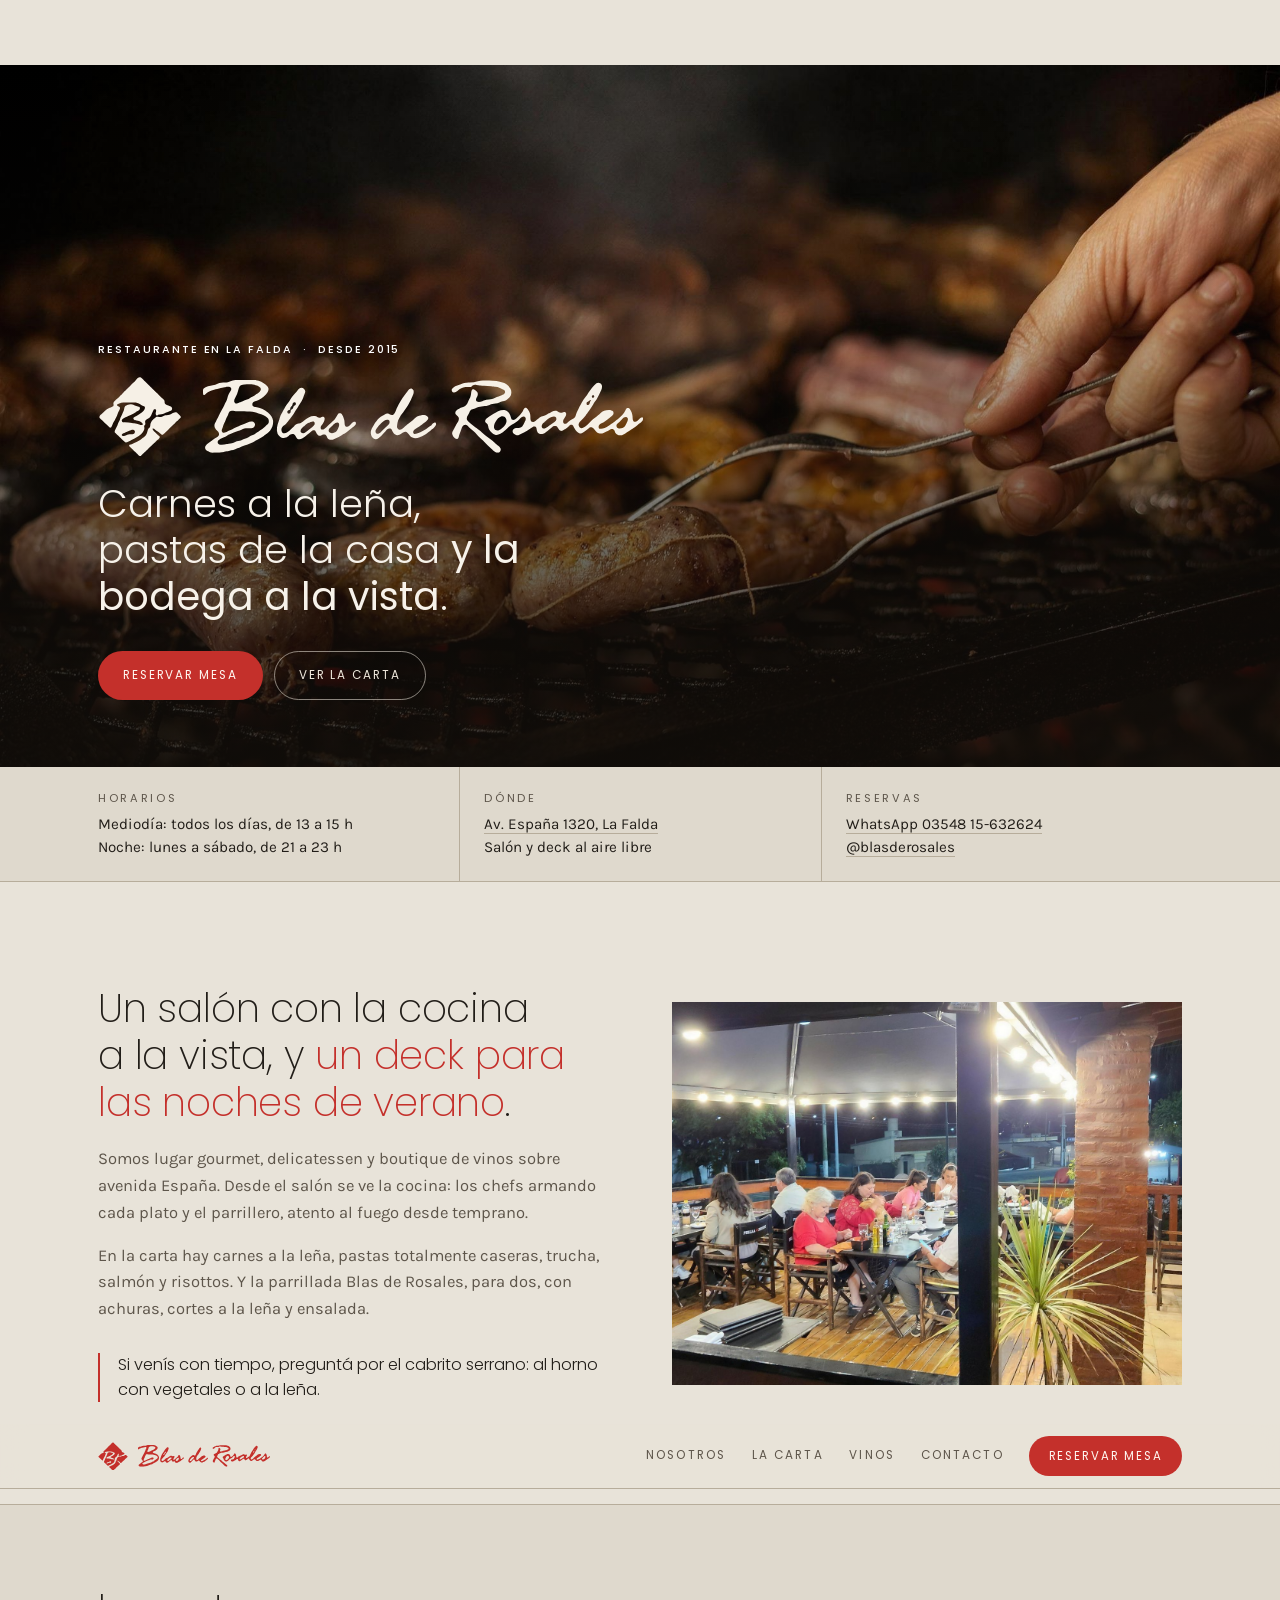
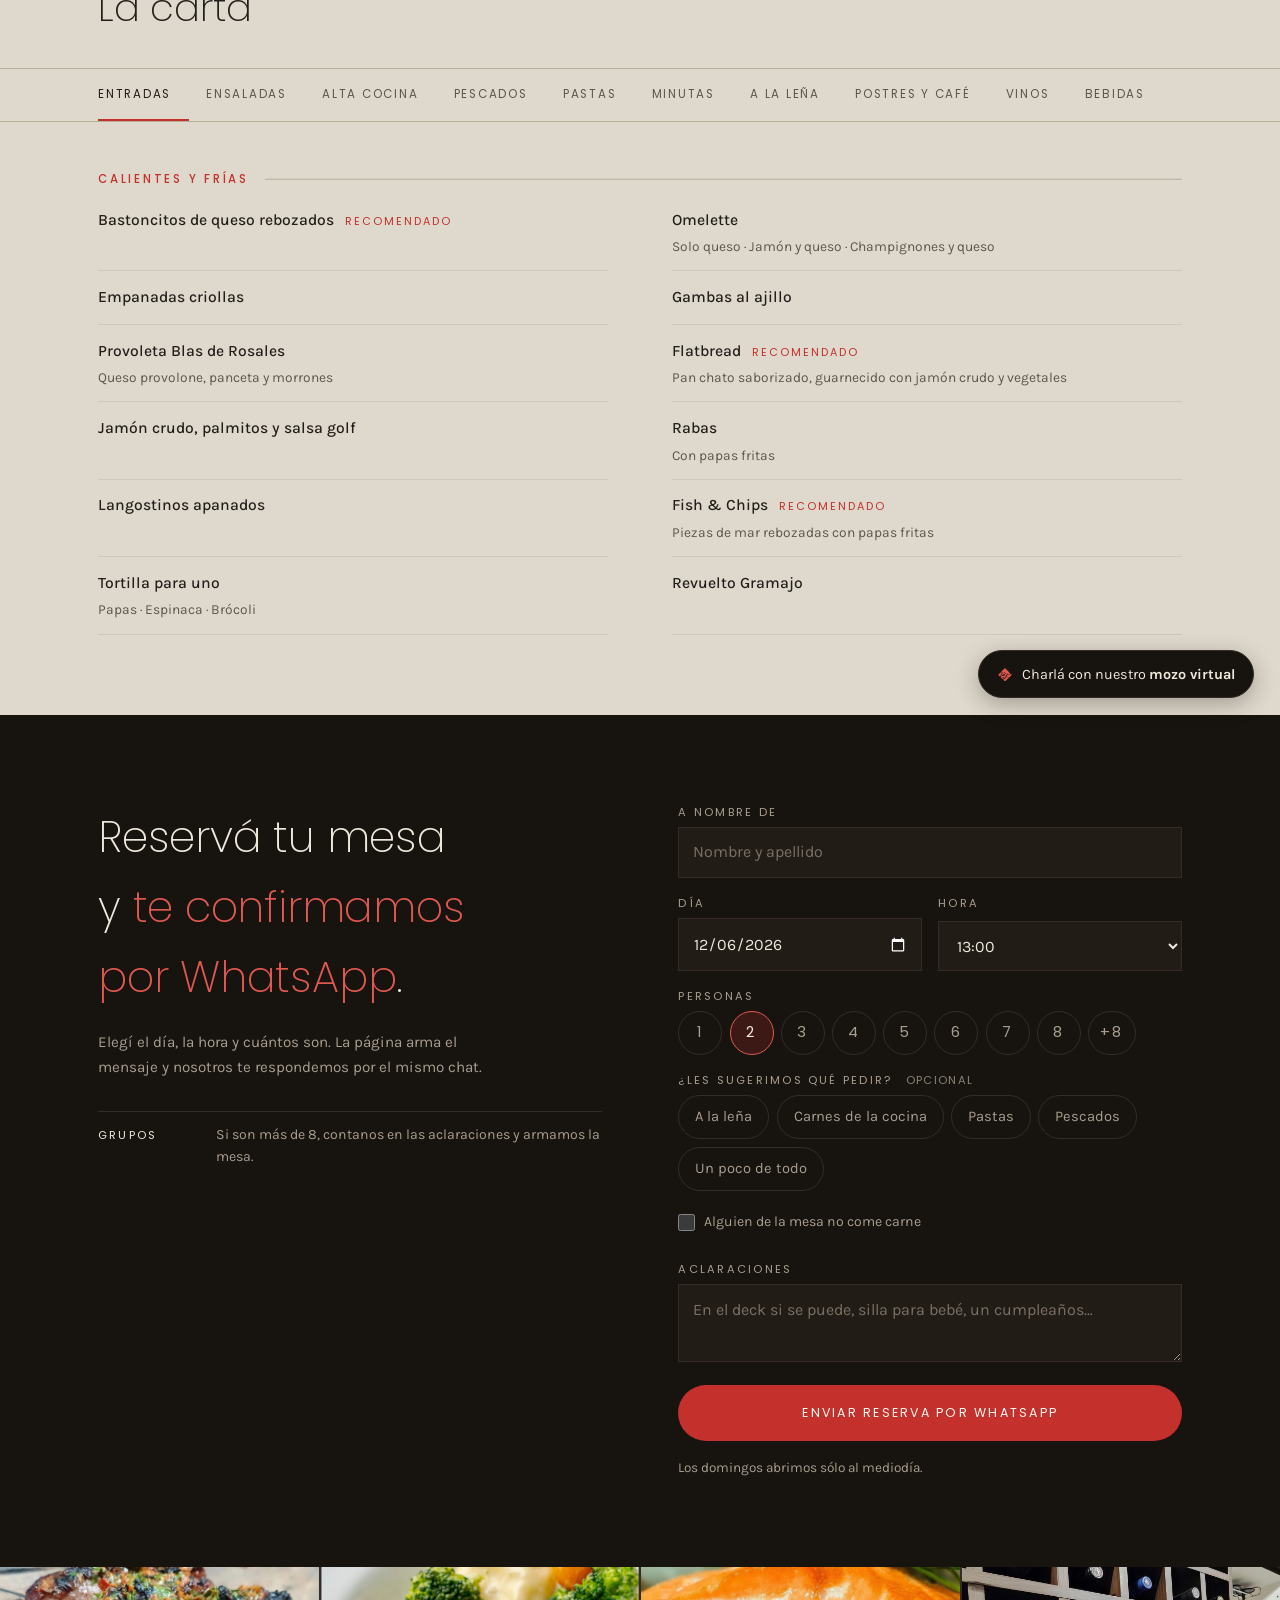
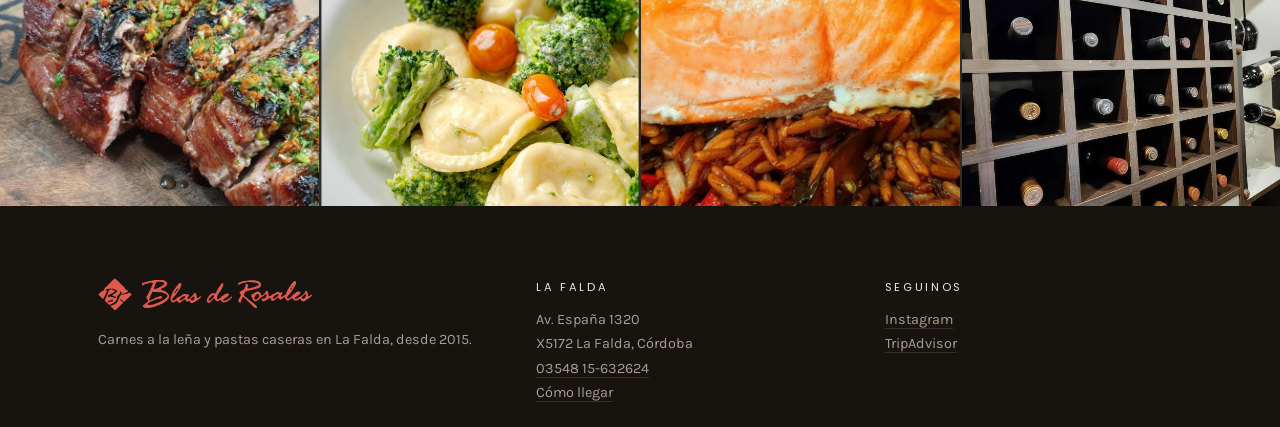
==== commit b6c66476: "noindex temporal: meta robots y X-Robots-Tag hasta mostrar el sitio al dueño (buscar NOINDEX-TEMPORA" ====
--- a/carta.html
+++ b/carta.html
@@ -2,123 +2,12 @@
 <html lang="es-AR">
 <head>
   <meta charset="utf-8">
-  <meta name="viewport" content="width=device-width, initial-scale=1">
-  <title>La carta · Blas de Rosales · La Falda</title>
-  <meta name="description" content="La carta de Blas de Rosales: entradas, alta cocina, pescados, pastas artesanales, carnes a la leña, postres y vinos. La Falda, Córdoba.">
-  <meta property="og:title" content="Blas de Rosales · La Falda">
-  <meta property="og:description" content="Carnes a la leña, pastas artesanales y boutique de vinos en Av. España 1320, La Falda.">
-  <meta property="og:image" content="https://gmonserrat25.github.io/blas-de-rosales/img/og-logo.jpg">
-  <meta property="og:image:width" content="1200">
-  <meta property="og:image:height" content="630">
-  <meta property="og:image:alt" content="Logo de Blas de Rosales">
-  <link rel="icon" href="img/icono.svg" type="image/svg+xml">
-  <link rel="icon" href="img/icono.png" sizes="192x192">
-  <link rel="preconnect" href="https://fonts.googleapis.com">
-  <link rel="preconnect" href="https://fonts.gstatic.com" crossorigin>
-  <link href="https://fonts.googleapis.com/css2?family=Arvo:wght@400;700&family=Gentium+Book+Plus:ital,wght@0,400;0,700;1,400;1,700&display=swap" rel="stylesheet">
-  <link rel="stylesheet" href="css/estilos.css?v=202609272300">
+  <meta name="robots" content="noindex, nofollow"> <!-- NOINDEX-TEMPORAL -->
+  <title>La carta · Blas de Rosales</title>
+  <link rel="canonical" href="index.html#carta">
+  <meta http-equiv="refresh" content="0; url=index.html#carta">
 </head>
 <body>
-
-  <a class="saltar" href="#contenido">Saltar al contenido</a>
-
-  <header class="cabecera" data-cabecera>
-    <div class="envoltura cabecera__fila">
-      <a class="marca" href="index.html" aria-label="Blas de Rosales, inicio">
-        <svg class="marca__rombo" aria-hidden="true"><use href="img/logo/marca.svg#rombo"/></svg>
-        <svg class="marca__nombre" aria-hidden="true"><use href="img/logo/marca.svg#nombre"/></svg>
-      </a>
-      <button class="cabecera__menu" type="button" aria-expanded="false" aria-controls="navegacion" data-menu>
-        <span class="cabecera__menu-barras" aria-hidden="true"></span>
-        Menú
-      </button>
-      <nav id="navegacion" class="navegacion" aria-label="Secciones">
-        <ul>
-          <li><a href="index.html#bienvenida">Nosotros</a></li>
-          <li><a href="carta.html" aria-current="page">La carta</a></li>
-          <li><a href="#vinos">Vinos</a></li>
-          <li><a href="index.html#lugar">El lugar</a></li>
-          <li><a href="index.html#contacto">Contacto</a></li>
-        </ul>
-        <a class="btn btn--cabecera" href="index.html#reservas">Reservar mesa</a>
-      </nav>
-    </div>
-  </header>
-
-  <main id="contenido">
-    <section class="cabecera-pagina">
-      <img src="img/cava.jpg" alt="">
-      <div class="envoltura">
-        <p class="miga"><a href="index.html">Inicio</a> / La carta</p>
-        <h1>La carta</h1>
-      </div>
-    </section>
-
-    <nav class="indice" aria-label="Secciones de la carta">
-      <div class="envoltura"><ul><li><a href="#entradas">Entradas</a></li><li><a href="#ensaladas">Ensaladas y guarniciones</a></li><li><a href="#alta-cocina">Alta cocina</a></li><li><a href="#pescados">Pescados y mariscos</a></li><li><a href="#pastas">Pastas y risottos</a></li><li><a href="#minutas">Minutas</a></li><li><a href="#lena">A la leña</a></li><li><a href="#postres">Postres y café</a></li><li><a href="#vinos">Vinos</a></li><li><a href="#bebidas">Otras bebidas</a></li></ul></div>
-    </nav>
-
-    <div class="envoltura carta">
-<section id="entradas" class="carta__seccion" aria-labelledby="t-entradas"><figure class="carta__foto"><img src="img/empanadas-pescado.jpg" alt="Empanadas y filet de merluza a la romana" loading="lazy"></figure><div class="carta__cabeza"><h2 id="t-entradas">Entradas</h2></div><h3 class="carta__subtitulo">Calientes y frías</h3><ul class="platos"><li class="plato"><p class="plato__nombre">Bastoncitos de queso rebozados</p><p class="plato__desc"><span class="plato__marca">Recomendado</span></p></li><li class="plato"><p class="plato__nombre">Omelette</p><p class="plato__desc">Solo queso · Jamón y queso · Champignones y queso</p></li><li class="plato"><p class="plato__nombre">Empanadas criollas</p></li><li class="plato"><p class="plato__nombre">Gambas al ajillo</p></li><li class="plato"><p class="plato__nombre">Provoleta Blas de Rosales</p><p class="plato__desc">Queso provolone, panceta y morrones</p></li><li class="plato"><p class="plato__nombre">Flatbread</p><p class="plato__desc">Pan chato saborizado, guarnecido con jamón crudo y vegetales · <span class="plato__marca">Recomendado</span></p></li><li class="plato"><p class="plato__nombre">Jamón crudo, palmitos y salsa golf</p></li><li class="plato"><p class="plato__nombre">Rabas</p><p class="plato__desc">Con papas fritas</p></li><li class="plato"><p class="plato__nombre">Langostinos apanados</p></li><li class="plato"><p class="plato__nombre">Fish &amp; Chips</p><p class="plato__desc">Piezas de mar rebozadas con papas fritas · <span class="plato__marca">Recomendado</span></p></li><li class="plato"><p class="plato__nombre">Tortilla para uno</p><p class="plato__desc">Papas · Espinaca · Brócoli</p></li><li class="plato"><p class="plato__nombre">Revuelto Gramajo</p></li></ul></section>
-<section id="ensaladas" class="carta__seccion" aria-labelledby="t-ensaladas"><div class="carta__cabeza"><h2 id="t-ensaladas">Ensaladas y guarniciones</h2></div><h3 class="carta__subtitulo">Armala a tu gusto <span class="carta__subnota">Elegí hasta 4 ingredientes</span></h3><p class="carta__armala">Tomate · Cebolla · Apio · Lechuga · Papa · Achicoria · Zanahoria · Rúcula · Remolacha</p><p class="carta__extra">Adicionales con cargo: huevo duro, queso, atún, palmitos, tomates secos, champignon y palta.</p><h3 class="carta__subtitulo">Ensaladas especiales</h3><ul class="platos"><li class="plato"><p class="plato__nombre">Rúcula, parmesano y cherry</p></li><li class="plato"><p class="plato__nombre">Cantábrica</p><p class="plato__desc">Hojas verdes, tomates cherry, croutons, dados de queso y tiras de pollo · <span class="plato__marca">Recomendado</span></p></li><li class="plato"><p class="plato__nombre">Tibia de vegetales</p><p class="plato__desc">Grillados · <span class="plato__marca">Recomendado</span></p></li><li class="plato"><p class="plato__nombre">Hojas verdes, apio roquefort y crutones</p></li><li class="plato"><p class="plato__nombre">Salmón, hojas verdes, alcaparras y cherry</p><p class="plato__desc"><em>Sujeto a disponibilidad</em></p></li><li class="plato"><p class="plato__nombre">Papas perejil y morrones asados</p></li><li class="plato"><p class="plato__nombre">Crostinis</p><p class="plato__desc">Tostaditas con ajo, lechuga, tomate y huevo duro</p></li><li class="plato"><p class="plato__nombre">Ensalada del mar</p><p class="plato__desc">Rúcula, palmitos, kanikama y tomate</p></li></ul><h3 class="carta__subtitulo">Acompañamientos</h3><ul class="platos"><li class="plato"><p class="plato__nombre">Papas fritas</p><p class="plato__desc">Bastón · Española · Rejillas</p></li><li class="plato"><p class="plato__nombre">Papas fritas con huevos revueltos</p></li><li class="plato"><p class="plato__nombre">Papas al natural</p></li><li class="plato"><p class="plato__nombre">Papas a la crema</p></li><li class="plato"><p class="plato__nombre">Papas especiales</p><p class="plato__desc">Noisette · Bravas · Provenzal</p></li><li class="plato"><p class="plato__nombre">Puré</p><p class="plato__desc">Papas · Calabaza · Mixto</p></li><li class="plato"><p class="plato__nombre">Puré rústico</p><p class="plato__desc">Panceta y verdeo</p></li><li class="plato"><p class="plato__nombre">Puré de manzanas</p></li><li class="plato"><p class="plato__nombre">Timbal de arroz</p><p class="plato__desc">Arroz, verdeo y crema</p></li><li class="plato"><p class="plato__nombre">Espinacas a la crema</p></li><li class="plato"><p class="plato__nombre">Calabacines grillados</p><p class="plato__desc">Con manteca y azúcar negra</p></li><li class="plato"><p class="plato__nombre">Tomate a la italiana</p><p class="plato__desc">Grillados, gratinados con reggianito</p></li><li class="plato"><p class="plato__nombre">Papas rellenas Ros</p><p class="plato__desc">Con miel y ajo</p></li><li class="plato"><p class="plato__nombre">Papas Blas</p><p class="plato__desc">Rellenas con manteca, queso, panceta tostada y cebollines · <span class="plato__marca">Recomendado</span></p></li><li class="plato"><p class="plato__nombre">Huevos fritos</p></li><li class="plato"><p class="plato__nombre">Mézclum</p><p class="plato__desc">De vegetales, naranja y miel</p></li></ul></section>
-<section id="alta-cocina" class="carta__seccion" aria-labelledby="t-alta-cocina"><figure class="carta__foto"><img src="img/carne-papas.jpg" alt="Carne braseada con papas y vegetales" loading="lazy"></figure><div class="carta__cabeza"><h2 id="t-alta-cocina">Alta cocina</h2></div><h3 class="carta__subtitulo">Carnes, cerdo y pollo</h3><ul class="platos"><li class="plato"><p class="plato__nombre">Bife de chorizo al chimichurri</p><p class="plato__desc">Con papas bastón · <span class="plato__marca">Recomendado</span></p></li><li class="plato"><p class="plato__nombre">Colita de cuadril marinada</p><p class="plato__desc">Acompañada con vegetales · <em>Para 2 personas</em></p></li><li class="plato"><p class="plato__nombre">Entrecôte a la francesa</p><p class="plato__desc">Crema amostazada al Chardonnay y hongos en guarnición de papas gratinadas</p></li><li class="plato"><p class="plato__nombre">Entrecôte bacon</p><p class="plato__desc">Con papas gratinadas · <span class="plato__marca">Recomendado</span></p></li><li class="plato"><p class="plato__nombre">Lomo a la pimienta</p><p class="plato__desc">Con papas a la crema</p></li><li class="plato"><p class="plato__nombre">Lomo al champignon</p><p class="plato__desc">Con papas noisette</p></li><li class="plato"><p class="plato__nombre">Lomo al roquefort</p><p class="plato__desc">Con papas rústicas</p></li><li class="plato"><p class="plato__nombre">Lomo en Malbec y frutos rojos</p><p class="plato__desc"><span class="plato__marca">Recomendado</span></p></li><li class="plato"><p class="plato__nombre">Lomo lardeado</p><p class="plato__desc">Con papas a la criolla</p></li><li class="plato"><p class="plato__nombre">Lomo Ros</p><p class="plato__desc">Al provolone, con hojas verdes en guarnición de papas rellenas de ajo y miel · <span class="plato__marca">Recomendado</span></p></li><li class="plato"><p class="plato__nombre">Lomo strogonoff</p><p class="plato__desc">Con papas a la crema</p></li><li class="plato"><p class="plato__nombre">Mollejitas</p><p class="plato__desc">A la crema</p></li><li class="plato"><p class="plato__nombre">Mollejitas al champagne</p><p class="plato__desc">Con papas o arroz cremoso</p></li><li class="plato"><p class="plato__nombre">Pollo al curry</p><p class="plato__desc">Con arroz salteado · <span class="plato__marca">Recomendado</span></p></li><li class="plato"><p class="plato__nombre">Pollo deshuesado a la naranja</p><p class="plato__desc">Con papas al natural</p></li><li class="plato"><p class="plato__nombre">Pollo deshuesado al ajillo</p><p class="plato__desc">Con papas a la gallega</p></li><li class="plato"><p class="plato__nombre">Pollo deshuesado al champignon</p><p class="plato__desc">Con papas españolas</p></li><li class="plato"><p class="plato__nombre">Pollo mediterráneo</p><p class="plato__desc">Cherry, panceta, queso y champignones con papas gajo · <span class="plato__marca">Recomendado</span></p></li><li class="plato"><p class="plato__nombre">Cerdo a la mostaza</p><p class="plato__desc">Con papas noisette</p></li><li class="plato"><p class="plato__nombre">Cerdo agridulce</p><p class="plato__desc">Con mézclum de naranja a la miel</p></li><li class="plato"><p class="plato__nombre">Cerdo laqueado</p><p class="plato__desc">Con puré de manzanas</p></li><li class="plato"><p class="plato__nombre">Costillitas de cerdo al whisky</p><p class="plato__desc">Con timbal de arroz · <span class="plato__marca">Recomendado</span></p></li></ul><h3 class="carta__subtitulo">Especialidades <span class="carta__subnota">Sujeto a disponibilidad</span></h3><ul class="platos"><li class="plato"><p class="plato__nombre">Chivito braseado con papas rústicas</p><p class="plato__desc">Paleta de chivito braseado, vegetales · <span class="plato__marca">Recomendado</span></p></li><li class="plato"><p class="plato__nombre">Cordero al Oporto</p><p class="plato__desc">Con higos y papas en gajo · <span class="plato__marca">Recomendado</span></p></li></ul></section>
-<section id="pescados" class="carta__seccion" aria-labelledby="t-pescados"><figure class="carta__foto"><img src="img/paella.jpg" alt="Paella con langostinos, calamares y mejillones" loading="lazy"></figure><div class="carta__cabeza"><h2 id="t-pescados">Pescados y mariscos</h2></div><ul class="platos"><li class="plato"><p class="plato__nombre">Cazuela de mariscos</p></li><li class="plato"><p class="plato__nombre">Filet de merluza a las finas hierbas</p></li><li class="plato"><p class="plato__nombre">Merluza a la romana</p><p class="plato__desc">Con puré</p></li><li class="plato"><p class="plato__nombre">Merluza a las finas hierbas</p><p class="plato__desc">Con papas noisette</p></li><li class="plato"><p class="plato__nombre">Papillot de merluza</p><p class="plato__desc">Cocción en paquete con roquefort y vegetales</p></li><li class="plato"><p class="plato__nombre">Papillot de surubí</p><p class="plato__desc">Cocción en paquete con roquefort y vegetales</p></li><li class="plato"><p class="plato__nombre">Ranas a la provenzal</p><p class="plato__desc">Con papas fritas</p></li><li class="plato"><p class="plato__nombre">Roulade de merluza y espinaca</p><p class="plato__desc">Con vegetales · <span class="plato__marca">Recomendado</span></p></li><li class="plato"><p class="plato__nombre">Salmón rosado Blas</p><p class="plato__desc">Grillado en guarnición de arroz salteado con verduras al wok · <span class="plato__marca">Recomendado</span></p></li><li class="plato"><p class="plato__nombre">Salmón rosado grillado</p><p class="plato__desc">Con papas gratinadass</p></li><li class="plato"><p class="plato__nombre">Sopa de pescado</p><p class="plato__desc">Pescado, fumet y vegetales · <span class="plato__marca">Recomendado</span></p></li><li class="plato"><p class="plato__nombre">Trucha a la pimienta</p><p class="plato__desc">Con papas gratinadass</p></li></ul><p class="carta__aclaracion">Todos los lomos pueden cambiarse a entrecôte. Todas las carnes, pollos y pescados pueden ser simplemente grillados o a la leña.</p></section>
-<section id="pastas" class="carta__seccion" aria-labelledby="t-pastas"><figure class="carta__foto"><img src="img/tallarines.jpg" alt="Tallarines caseros con salsa de tomate" loading="lazy"></figure><div class="carta__cabeza"><h2 id="t-pastas">Pastas y risottos</h2><p class="carta__nota">Artesanales, de nuestros chefs</p></div><h3 class="carta__subtitulo">Pastas</h3><ul class="platos"><li class="plato"><p class="plato__nombre">Crepes de mariscos</p><p class="plato__desc">En salsa rosa · <span class="plato__marca">Recomendado</span></p></li><li class="plato"><p class="plato__nombre">Crepes de pollo</p><p class="plato__desc">Champignon y verdeo</p></li><li class="plato"><p class="plato__nombre">Ñoquis de papa</p></li><li class="plato"><p class="plato__nombre">Panzotis</p><p class="plato__desc">Rellenos de espinaca y seso</p></li><li class="plato"><p class="plato__nombre">Sorrentinos</p><p class="plato__desc">De espinacas y 4 quesos</p></li><li class="plato"><p class="plato__nombre">Sorrentinos</p><p class="plato__desc">De calabaza y queso · <span class="plato__marca">Recomendado</span></p></li><li class="plato"><p class="plato__nombre">Sorrentinos</p><p class="plato__desc">De jamón y queso</p></li><li class="plato"><p class="plato__nombre">Sorrentinos</p><p class="plato__desc">De salmón</p></li><li class="plato"><p class="plato__nombre">Sorrentinos</p><p class="plato__desc">De ricotta y nuez</p></li><li class="plato"><p class="plato__nombre">Tallarines</p><p class="plato__desc">Al huevo</p></li><li class="plato"><p class="plato__nombre">Tallarines de remolacha</p><p class="plato__desc">Salsa recomendada: crema, jamón crudo y verdeo · <span class="plato__marca">Recomendado</span></p></li><li class="plato"><p class="plato__nombre">Tallarines Di Mare</p><p class="plato__desc">Frutos del mar a la crema o salsa de tomate</p></li></ul><h3 class="carta__subtitulo">Salsas</h3><ul class="platos"><li class="plato"><p class="plato__nombre">Blas</p><p class="plato__desc">Panceta, ciboulette, crema y almendras</p></li><li class="plato"><p class="plato__nombre">Boloñesa</p></li><li class="plato"><p class="plato__nombre">Roquefort, 4 quesos, pesto y crema de verdeo</p></li><li class="plato"><p class="plato__nombre">Crema, rúcula y cherry</p></li><li class="plato"><p class="plato__nombre">Brócoli</p><p class="plato__desc">Crema y ajo</p></li><li class="plato"><p class="plato__nombre">Reducción de Malbec</p><p class="plato__desc">Con hongos</p></li><li class="plato"><p class="plato__nombre">Scarparo</p><p class="plato__desc">Jamón, fondue de tomate, panceta, crema, verdeo y albahaca</p></li><li class="plato"><p class="plato__nombre">Carbonara</p></li><li class="plato"><p class="plato__nombre">Ragout</p><p class="plato__desc">Carne vacuna</p></li><li class="plato"><p class="plato__nombre">Champignon</p></li><li class="plato"><p class="plato__nombre">Di Mare</p><p class="plato__desc">Frutos del mar a la crema o salsa de tomate · <span class="plato__marca">Recomendado</span></p></li></ul><h3 class="carta__subtitulo">Risottos</h3><ul class="platos"><li class="plato"><p class="plato__nombre">Risotto con camarones</p><p class="plato__desc">Arroz, vegetales, camarones y crema</p></li><li class="plato"><p class="plato__nombre">Risotto de hongos</p></li><li class="plato"><p class="plato__nombre">Risotto de vegetales</p></li><li class="plato"><p class="plato__nombre">Risotto "Tony"</p><p class="plato__desc">Arroz, camarones, hongos y crema · <span class="plato__marca">Recomendado</span></p></li></ul></section>
-<section id="minutas" class="carta__seccion" aria-labelledby="t-minutas"><div class="carta__cabeza"><h2 id="t-minutas">Minutas</h2><p class="carta__nota">Con papas fritas o ensalada mixta</p></div><ul class="platos"><li class="plato"><p class="plato__nombre">Milanesa de ternera</p></li><li class="plato"><p class="plato__nombre">Milanesa napolitana</p></li><li class="plato"><p class="plato__nombre">Milanesa al roquefort</p></li><li class="plato"><p class="plato__nombre">Milanesa al provolone</p></li><li class="plato"><p class="plato__nombre">Suprema de pollo</p></li><li class="plato"><p class="plato__nombre">Suprema napolitana</p></li><li class="plato"><p class="plato__nombre">Suprema al roquefort</p></li><li class="plato"><p class="plato__nombre">Suprema al provolone</p></li><li class="plato"><p class="plato__nombre">Milanesa de merluza</p></li><li class="plato"><p class="plato__nombre">Milanesa de surubí</p></li></ul></section>
-<section id="lena" class="carta__seccion" aria-labelledby="t-lena"><figure class="carta__foto"><img src="img/parrilla-achuras.jpg" alt="Chorizos y achuras sobre la parrilla" loading="lazy"></figure><div class="carta__cabeza"><h2 id="t-lena">A la leña</h2></div><h3 class="carta__subtitulo">Carnes asadas a la leña</h3><ul class="platos"><li class="plato plato--destacado"><p class="plato__nombre">Cabrito serrano</p><p class="plato__desc">Con empanada y papas fritas o ensalada mixta</p></li><li class="plato"><p class="plato__nombre">Entraña</p></li><li class="plato"><p class="plato__nombre">Bifecito de lomo</p><p class="plato__desc">Plancha o leña</p></li><li class="plato"><p class="plato__nombre">Entrecôte</p><p class="plato__desc">Plancha o leña</p></li><li class="plato"><p class="plato__nombre">Bife de chorizo</p><p class="plato__desc">Plancha o leña</p></li><li class="plato"><p class="plato__nombre">Tira de asado</p></li><li class="plato"><p class="plato__nombre">Vacío</p></li><li class="plato"><p class="plato__nombre">Costillas de cerdo</p></li><li class="plato"><p class="plato__nombre">Matambre de cerdo</p><p class="plato__desc">Al limón · Al roquefort</p></li><li class="plato"><p class="plato__nombre">Churrasquito de cerdo</p><p class="plato__desc">Plancha o leña</p></li></ul><h3 class="carta__subtitulo">Achuras</h3><ul class="platos"><li class="plato"><p class="plato__nombre">Tabla de achuras</p><p class="plato__desc">Chorizo, morcilla, salchicha, chinchulín y mollejas</p></li><li class="plato"><p class="plato__nombre">Molleja</p></li><li class="plato"><p class="plato__nombre">Chinchulín</p></li><li class="plato"><p class="plato__nombre">Salchicha parrillera</p></li><li class="plato"><p class="plato__nombre">Chorizo o morcilla</p></li></ul><h3 class="carta__subtitulo">Parrillada completa</h3><ul class="platos"><li class="plato plato--destacado"><p class="plato__nombre">Parrillada Blas de Rosales</p><p class="plato__desc">Empanada criolla, provoleta, chorizo, morcilla, salchicha, chinchulín, molleja, costilla de cerdo, costilla, vacío, chivito; papas fritas con huevo revuelto y ensalada mixta · <em>Para 2 personas</em></p></li><li class="plato"><p class="plato__nombre">Parrillada clásica para dos</p><p class="plato__desc">Chorizo, morcilla, chinchulín, costilla, vacío, costilla de cerdo</p></li><li class="plato"><p class="plato__nombre">Parrillada clásica para uno</p><p class="plato__desc">Chorizo, morcilla, chinchulín, costilla, vacío, costilla de cerdo</p></li><li class="plato"><p class="plato__nombre">Parrillada de vegetales</p></li></ul></section>
-<section id="postres" class="carta__seccion" aria-labelledby="t-postres"><div class="carta__cabeza"><h2 id="t-postres">Postres y café</h2></div><h3 class="carta__subtitulo">Postres</h3><ul class="platos"><li class="plato"><p class="plato__nombre">Panqueque</p><p class="plato__desc">Crema chantilly, dulce de leche y nueces</p></li><li class="plato"><p class="plato__nombre">Panqueque</p><p class="plato__desc">Helado, frutos rojos y crema chantilly</p></li><li class="plato"><p class="plato__nombre">Panqueque</p><p class="plato__desc">Helado, dulce de leche y salsa de chocolate</p></li><li class="plato"><p class="plato__nombre">Panqueque</p><p class="plato__desc">Dulce de leche con baño de chocolate</p></li><li class="plato"><p class="plato__nombre">Panqueque</p><p class="plato__desc">Dulce de leche y crema</p></li><li class="plato"><p class="plato__nombre">Tiramisú</p></li><li class="plato"><p class="plato__nombre">Crème brûlée</p></li><li class="plato"><p class="plato__nombre">Brownie con helado</p></li><li class="plato"><p class="plato__nombre">Frutas en almíbar</p><p class="plato__desc">Con crema o queso Tybo o cremoso</p></li><li class="plato"><p class="plato__nombre">Crepe</p><p class="plato__desc">De dulce de leche flambeado</p></li><li class="plato"><p class="plato__nombre">Batata o membrillo</p><p class="plato__desc">Con queso Tybo o fresco</p></li><li class="plato"><p class="plato__nombre">Copa tentación</p><p class="plato__desc">Helado de vainilla, Irish Cream, Marroc y crema chantilly · <span class="plato__marca">Recomendado</span></p></li><li class="plato"><p class="plato__nombre">Copa Blas de Rosales</p><p class="plato__desc">Helado, Irish Cream, almendras y crema chantilly · <span class="plato__marca">Recomendado</span></p></li><li class="plato"><p class="plato__nombre">Helado</p><p class="plato__desc">1 bocha · 2 bochas · 3 bochas</p></li><li class="plato"><p class="plato__nombre">Tortilla de manzana</p><p class="plato__desc">Panqueque con manzana flambeada al rhum</p></li><li class="plato"><p class="plato__nombre">Flan casero</p><p class="plato__desc">Con caramelo, crema y dulce de leche</p></li><li class="plato"><p class="plato__nombre">Don Pedro</p><p class="plato__desc">Helado, whisky, nueces y crema chantilly</p></li><li class="plato"><p class="plato__nombre">Copa chocolate</p><p class="plato__desc">Helado de chocolate, licor de chocolate y chantilly</p></li><li class="plato"><p class="plato__nombre">Copa Figs &amp; Cream</p><p class="plato__desc">Crema americana, higos, crema chantilly, chocolate y nueces</p></li><li class="plato"><p class="plato__nombre">Lemon Ice</p><p class="plato__desc">Helado de limón con champagne</p></li><li class="plato"><p class="plato__nombre">Bombón escocés, suizo o almendrado</p></li><li class="plato"><p class="plato__nombre">Copa de Nutella y Oreo</p></li><li class="plato"><p class="plato__nombre">Mixtura de frutas</p><p class="plato__desc">Sola o con helado</p></li></ul><h3 class="carta__subtitulo">Cafetería <span class="carta__subnota">Adicional crema</span></h3><ul class="platos"><li class="plato"><p class="plato__nombre">Café o cortado pocillo</p></li><li class="plato"><p class="plato__nombre">Café o cortado jarrito</p></li><li class="plato"><p class="plato__nombre">Té clásico, hierbas y saborizados</p></li><li class="plato"><p class="plato__nombre">Tés Inti Zen</p></li><li class="plato"><p class="plato__nombre">Café Blas de Rosales</p><p class="plato__desc">Leche condensada, café, coñac, canela, chocolate</p></li><li class="plato"><p class="plato__nombre">Cappuccino | Irlandés | Caribeño | Francés</p></li></ul></section>
-<section id="vinos" class="carta__seccion" aria-labelledby="t-vinos"><figure class="carta__foto"><img src="img/vinos-pared.jpg" alt="La pared de vinos del salón" loading="lazy"></figure><div class="carta__cabeza"><h2 id="t-vinos">Vinos</h2></div><h3 class="carta__subtitulo">Alta gama, de autor y recomendados</h3><ul class="platos"><li class="plato"><p class="plato__nombre">Finca La Linda</p><p class="plato__desc">Malbec · Cabernet Sauvignon</p></li><li class="plato"><p class="plato__nombre">Finca Las Perdices</p><p class="plato__desc">Malbec · Cabernet Sauvignon · Malbec por copa</p></li><li class="plato"><p class="plato__nombre">El Potrillo <span class="plato__bodega">Salentein</span></p><p class="plato__desc">Malbec · Pinot Noir · Dulce Natural</p></li><li class="plato"><p class="plato__nombre">Killka <span class="plato__bodega">Salentein</span></p><p class="plato__desc">Red Blend</p></li><li class="plato"><p class="plato__nombre">Callia <span class="plato__bodega">Salentein</span></p><p class="plato__desc">Malbec · Chardonnay</p></li><li class="plato"><p class="plato__nombre">Salentein Reserve <span class="plato__bodega">Salentein</span></p><p class="plato__desc">Malbec · Cabernet Sauvignon</p></li><li class="plato"><p class="plato__nombre">Saint Felicien <span class="plato__bodega">Catena Zapata</span></p><p class="plato__desc">Malbec · Cabernet Franc</p></li><li class="plato"><p class="plato__nombre">D.V. Catena <span class="plato__bodega">Catena Zapata</span></p><p class="plato__desc">Malbec-Malbec · Cabernet-Malbec</p></li><li class="plato"><p class="plato__nombre">Nicasia Vineyards <span class="plato__bodega">Catena Zapata</span></p><p class="plato__desc">Red Blend Malbec · Red Blend Cabernet Franc</p></li><li class="plato"><p class="plato__nombre">Alamos <span class="plato__bodega">Catena Zapata</span></p><p class="plato__desc">Malbec · Cabernet Sauvignon · Pinot Noir · Espumante Extra Brut / Brut Rosé</p></li><li class="plato"><p class="plato__nombre">Elementos <span class="plato__bodega">El Esteco</span></p><p class="plato__desc">Malbec · Tannat · Elementos 3/8</p></li><li class="plato"><p class="plato__nombre">Don David <span class="plato__bodega">El Esteco</span></p><p class="plato__desc">Malbec</p></li><li class="plato"><p class="plato__nombre">Luigi Bosca</p><p class="plato__desc">Malbec · Espumante Brut Nature</p></li><li class="plato"><p class="plato__nombre">Rutini <span class="plato__bodega">Rutini</span></p><p class="plato__desc">Malbec-Malbec · Cabernet-Malbec</p></li><li class="plato"><p class="plato__nombre">Trumpeter <span class="plato__bodega">Rutini</span></p><p class="plato__desc">Malbec</p></li><li class="plato"><p class="plato__nombre">Reto <span class="plato__bodega">Vicentin Family Wines</span></p><p class="plato__desc">Malbec orgánico y blend</p></li></ul><h3 class="carta__subtitulo">Bodegas clásicas</h3><ul class="platos"><li class="plato"><p class="plato__nombre">Norton</p><p class="plato__desc">Malbec · Cabernet Sauvignon · Chardonnay · Sauvignon Blanc</p></li><li class="plato"><p class="plato__nombre">Varietales especiales <span class="plato__bodega">Norton</span></p><p class="plato__desc">Mil Rosas · Cosecha Tardía (blanco o tinto)</p></li><li class="plato"><p class="plato__nombre">San Felipe <span class="plato__bodega">La Rural</span></p><p class="plato__desc">Caramañola Blanco · San Felipe Caramañola Blanco 3/8 · Caramañola Tinto · San Felipe Caramañola Tinto 3/8</p></li><li class="plato"><p class="plato__nombre">Etchart Privado <span class="plato__bodega">Etchart</span></p><p class="plato__desc">Torrontés</p></li><li class="plato"><p class="plato__nombre">Cafayate <span class="plato__bodega">Etchart</span></p><p class="plato__desc">Malbec · Cabernet Sauvignon</p></li><li class="plato"><p class="plato__nombre">Alaris <span class="plato__bodega">Trapiche</span></p><p class="plato__desc">Malbec · Cabernet Sauvignon · Sauvignon Blanc</p></li><li class="plato"><p class="plato__nombre">Chandon</p><p class="plato__desc">Castel Chandon Blanco · Valmont Tinto</p></li><li class="plato"><p class="plato__nombre">Latitud 33° <span class="plato__bodega">Chandon</span></p><p class="plato__desc">Malbec · Cabernet Sauvignon · Sauvignon Blanc</p></li><li class="plato"><p class="plato__nombre">Alma Mora <span class="plato__bodega">Finca Las Moras</span></p><p class="plato__desc">Malbec · Cabernet Sauvignon · Chardonnay</p></li><li class="plato"><p class="plato__nombre">DADA <span class="plato__bodega">Finca Las Moras</span></p><p class="plato__desc">Varietales</p></li><li class="plato"><p class="plato__nombre">Nieto Senetiner <span class="plato__bodega">Nieto Senetiner</span></p><p class="plato__desc">Malbec · Cabernet Sauvignon</p></li><li class="plato"><p class="plato__nombre">Benjamín Nieto Senetiner <span class="plato__bodega">Nieto Senetiner</span></p><p class="plato__desc">Malbec · Cabernet Sauvignon · Chardonnay</p></li><li class="plato"><p class="plato__nombre">Santa Julia</p><p class="plato__desc">Malbec · Cabernet Sauvignon · Syrah · Tempranillo · Chardonnay · Sauvignon Blanc</p></li><li class="plato"><p class="plato__nombre">Especiales <span class="plato__bodega">Santa Julia</span></p><p class="plato__desc">Chenin Dulce Natural · Dulce Tinto</p></li><li class="plato"><p class="plato__nombre">Uxmal <span class="plato__bodega">Catena Zapata</span></p><p class="plato__desc">Red Blend Malbec · Sauvignon Blanc-Sémillon</p></li></ul><p class="carta__frase">“El vino es el abrazo de las palabras, en su justa medida…”</p></section>
-<section id="bebidas" class="carta__seccion" aria-labelledby="t-bebidas"><div class="carta__cabeza"><h2 id="t-bebidas">Otras bebidas</h2></div><h3 class="carta__subtitulo">Bebidas sin alcohol</h3><ul class="platos platos--lista"><li class="plato"><p class="plato__nombre">Agua mineral con o sin gas 500 cc</p></li><li class="plato"><p class="plato__nombre">Gaseosas 330 cc (línea Coca-Cola)</p></li><li class="plato"><p class="plato__nombre">Gaseosas lata 350 cc (línea Coca-Cola)</p></li><li class="plato"><p class="plato__nombre">Saborizadas 500 cc (línea Coca-Cola)</p></li><li class="plato"><p class="plato__nombre">Jugo de naranja</p></li><li class="plato"><p class="plato__nombre">Jarra de limonada</p></li></ul><h3 class="carta__subtitulo">Cervezas</h3><ul class="platos platos--lista"><li class="plato"><p class="plato__nombre">Stella Artois 330 cc (rubia o negra)</p></li><li class="plato"><p class="plato__nombre">Stella Artois 1000 cc</p></li><li class="plato"><p class="plato__nombre">Andes 473 cc</p></li><li class="plato"><p class="plato__nombre">Andes 1000 cc</p></li><li class="plato"><p class="plato__nombre">Corona 750 cc</p></li><li class="plato"><p class="plato__nombre">Corona 330 cc</p></li></ul><h3 class="carta__subtitulo">Tragos</h3><ul class="platos platos--lista"><li class="plato"><p class="plato__nombre">Gancia con limón</p></li><li class="plato"><p class="plato__nombre">Gin tonic</p></li><li class="plato"><p class="plato__nombre">Campari con naranja</p></li><li class="plato"><p class="plato__nombre">Fernet con coca</p></li></ul><h3 class="carta__subtitulo">Espirituosas</h3><ul class="platos platos--lista"><li class="plato"><p class="plato__nombre">Baileys</p></li><li class="plato"><p class="plato__nombre">Tía María</p></li><li class="plato"><p class="plato__nombre">Reserva San Juan</p></li><li class="plato"><p class="plato__nombre">Cointreau</p></li><li class="plato"><p class="plato__nombre">Beefeater</p></li><li class="plato"><p class="plato__nombre">Absolut</p></li><li class="plato"><p class="plato__nombre">Havana Club</p></li><li class="plato"><p class="plato__nombre">Whiskies importados</p></li></ul><h3 class="carta__subtitulo">Espumantes</h3><ul class="platos platos--lista"><li class="plato"><p class="plato__nombre">Luigi Bosca</p></li><li class="plato"><p class="plato__nombre">Alamos</p></li><li class="plato"><p class="plato__nombre">Salentein</p></li><li class="plato"><p class="plato__nombre">Chandon</p></li><li class="plato"><p class="plato__nombre">Baron B</p></li><li class="plato"><p class="plato__nombre">Chandon 187</p></li><li class="plato"><p class="plato__nombre">Las Perdices</p></li><li class="plato"><p class="plato__nombre">Uxmal</p></li></ul></section>
-      <div class="carta__acciones">
-        <a class="btn btn--primario" href="index.html#reservas">Reservar mesa</a>
-        <a class="btn btn--linea" href="tel:+5493548632624">Pedir para llevar</a>
-      </div>
-    </div>
-  </main>
-
-  <footer class="pie">
-    <div class="envoltura pie__grilla">
-      <div class="pie__marca">
-        <a class="marca" href="index.html" aria-label="Blas de Rosales, inicio">
-          <svg class="marca__rombo" aria-hidden="true"><use href="img/logo/marca.svg#rombo"/></svg>
-          <svg class="marca__nombre" aria-hidden="true"><use href="img/logo/marca.svg#nombre"/></svg>
-        </a>
-        <p>Carnes, pastas y más. Av. España 1320, X5172 La Falda, Córdoba.</p>
-      </div>
-      <div>
-        <h2 class="pie__titulo">Reservas y pedidos</h2>
-        <p><a href="tel:+5493548632624">03548 15-632624</a></p>
-        <p><a href="https://wa.me/5493548632624" target="_blank" rel="noopener">WhatsApp</a></p>
-      </div>
-      <div>
-        <h2 class="pie__titulo">Horarios</h2>
-        <p>Mediodía: todos los días, 13 a 15 h</p>
-        <p>Noche: lunes a sábado, 21 a 23 h</p>
-      </div>
-      <div>
-        <h2 class="pie__titulo">Seguinos</h2>
-        <p><a href="https://www.instagram.com/blasderosales/" target="_blank" rel="noopener">Instagram</a></p>
-        <p><a href="https://www.tripadvisor.com.ar/Restaurant_Review-g312770-d8609450-Reviews-Blas_de_Rosales-La_Falda_Province_of_Cordoba_Central_Argentina.html" target="_blank" rel="noopener">TripAdvisor</a></p>
-      </div>
-    </div>
-    <div class="envoltura pie__base">
-      <ul class="pie__nav">
-        <li><a href="index.html#bienvenida">Nosotros</a></li>
-        <li><a href="carta.html">La carta</a></li>
-        <li><a href="#vinos">Vinos</a></li>
-        <li><a href="index.html#lugar">El lugar</a></li>
-        <li><a href="index.html#reservas">Reservas</a></li>
-      </ul>
-      <p>© <span data-anio>2026</span> Blas de Rosales</p>
-    </div>
-  </footer>
-
-  <!-- Barra fija para celular -->
-  <div class="barra-movil is-visible" data-barra>
-    <a class="btn btn--linea-clara" href="tel:+5493548632624">Llamar</a>
-    <a class="btn btn--primario" href="https://wa.me/5493548632624?text=Hola!%20Quiero%20reservar%20una%20mesa" target="_blank" rel="noopener">Reservar por WhatsApp</a>
-  </div>
-
-  <script src="js/sitio.js?v=202609272300" defer></script>
+  <p><a href="index.html#carta">Ver la carta de Blas de Rosales</a></p>
 </body>
 </html>
